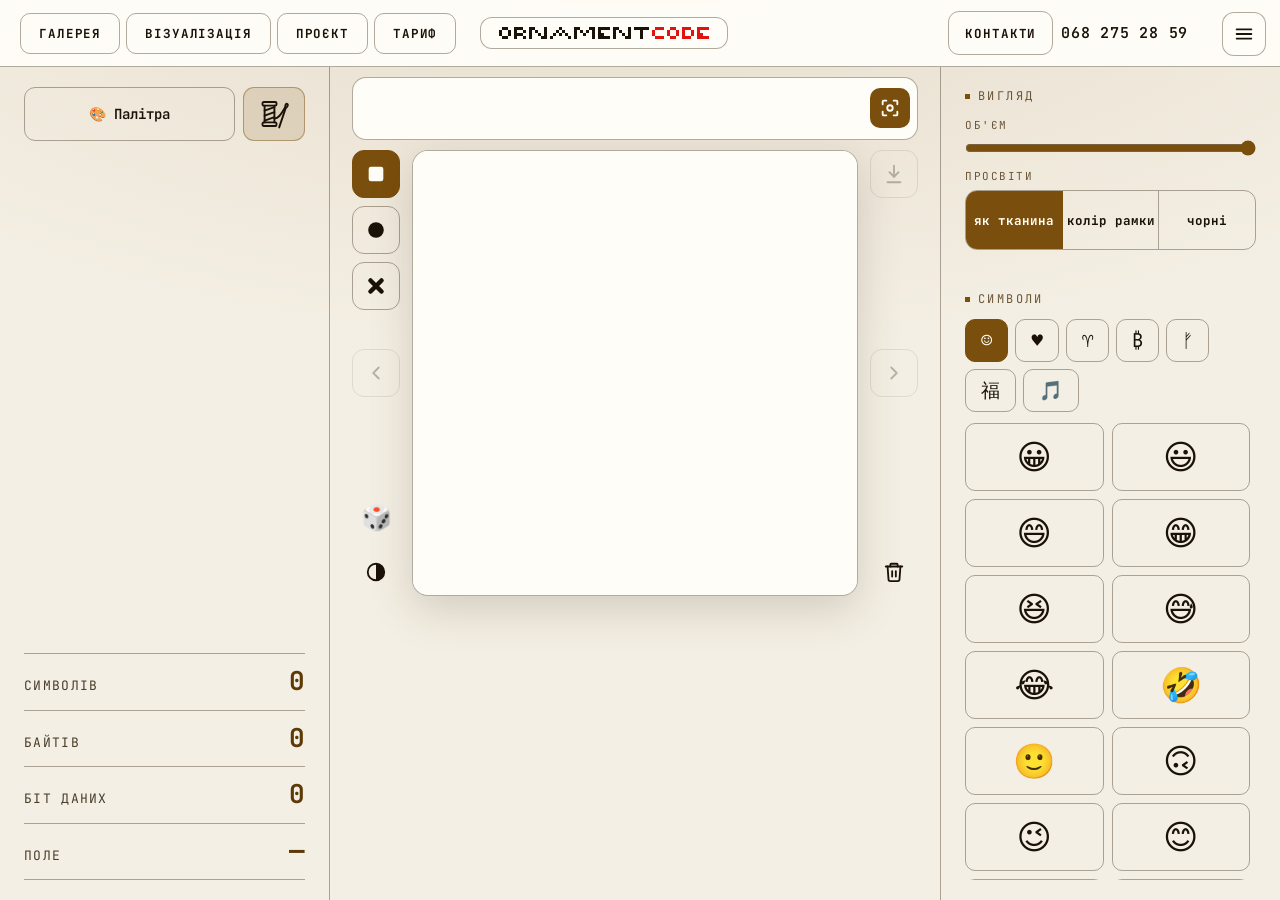
==== index.html @ d5b47760 "Add files via upload" ====
<!DOCTYPE html>
<html lang="uk">
<head>
<meta charset="UTF-8">
<meta name="viewport" content="width=device-width, initial-scale=1.0">
<title>Ornament Code</title>
<meta name="description" content="taina — генератор, що перетворює будь-який текст на симетричний орнамент-байткод, який можна відсканувати та прочитати назад.">
<link rel="canonical" href="https://www.ornamentcode.com/">
<meta name="p:domain_verify" content="ff5c26610f292bd16a01868a9b042482"/>
<link rel="icon" href="favicon.ico" sizes="any">
<link rel="icon" type="image/png" sizes="32x32" href="favicon-32.png">
<link rel="apple-touch-icon" href="apple-touch-icon.png">
<meta property="og:type" content="website">
<meta property="og:title" content="taina · лабораторія байткоду">
<meta property="og:description" content="Текст, що стає симетричним орнаментом і читається назад.">
<meta property="og:image" content="https://www.ornamentcode.com/og-image.png">
<meta property="og:url" content="https://www.ornamentcode.com/">
<meta name="twitter:card" content="summary_large_image">
<meta name="twitter:title" content="taina · лабораторія байткоду">
<meta name="twitter:description" content="Текст, що стає симетричним орнаментом і читається назад.">
<meta name="twitter:image" content="https://www.ornamentcode.com/og-image.png">
<link rel="preconnect" href="https://fonts.googleapis.com">
<link rel="preconnect" href="https://fonts.gstatic.com" crossorigin>
<link href="https://fonts.googleapis.com/css2?family=JetBrains+Mono:wght@400;600;700&family=Inter:wght@400;500;600&display=swap" rel="stylesheet">
<link rel="stylesheet" href="shell.css">
<script defer src="shell.js"></script>
<script>
/* РЕЖИМ АДМІНІСТРАТОРА. Вмикається ще до малювання сторінки, щоб інтерфейс не мигав.
   У цьому браузері два прапорці: taina_owner — «ключ власника» (з ним у меню ☰ є
   рядок «Режим адміністратора») і taina_admin — режим увімкнено. Ключ дає лише вхід
   з паролем (набрати в полі //admin). Адреса ?admin=0 прибирає обидва прапорці. */
(function(){
  var own=false,on=false;
  try{
    var u=new URL(location.href),q=u.searchParams.get('admin');
    if(q==='0'){localStorage.removeItem('taina_admin');localStorage.removeItem('taina_owner');}
    own=localStorage.getItem('taina_owner')==='1'||localStorage.getItem('taina_admin')==='1';
    if(q==='1'&&own)localStorage.setItem('taina_admin','1');
    on=localStorage.getItem('taina_admin')==='1';
    if(own&&localStorage.getItem('taina_owner')!=='1')localStorage.setItem('taina_owner','1');
    if(q!==null){u.searchParams.delete('admin');history.replaceState(null,'',u.pathname+u.search+u.hash);}
  }catch(e){}
  window.TAINA_OWNER=own;window.TAINA_ADMIN=on;
  var cl=document.documentElement.classList;
  if(own)cl.add('own');
  if(on)cl.add('adm');
})();
</script>
<script>
  window.va = window.va || function () { (window.vaq = window.vaq || []).push(arguments); };
</script>
<script defer src="/_vercel/insights/script.js"></script>
<style>
*{margin:0;padding:0;box-sizing:border-box}
html,body{height:100%}
body{background:var(--ink);color:var(--parchment);font-family:var(--sans);line-height:1.5;
  background-image:radial-gradient(ellipse 80% 50% at 50% -10%,color-mix(in srgb,var(--acc) 8%,transparent),transparent);
  display:flex;flex-direction:column;min-height:100vh;transition:background-image .5s}
button{font-family:inherit}
button:focus-visible,select:focus-visible,input:focus-visible,textarea:focus-visible{outline:2px solid var(--acc-hot);outline-offset:2px}
.hide{display:none!important}

/* ═══════════════ СІТКА: 3 колонки на ПК ═══════════════ */
.app{flex:1 1 auto;display:grid;width:100%;max-width:1660px;margin:0 auto;
  grid-template-columns:330px minmax(0,1fr) 340px;
  grid-template-rows:auto auto 1fr;
  grid-template-areas:
    "mode center shape"
    "pal  center shape"
    "stat center syms";}
/* Палітра щільно під режимами: рядки лівої колонки більше не залежать
   від висоти правої. */
@media(min-width:821px){.cell.a-mode{padding-bottom:10px}.cell.a-pal{padding-top:0}}
.cell{padding:20px 24px;min-width:0}
.a-mode{grid-area:mode;border-right:1px solid var(--line)}
.a-pal{grid-area:pal;border-right:1px solid var(--line)}
.a-stat{grid-area:stat;border-right:1px solid var(--line);display:flex;flex-direction:column;justify-content:flex-end}
.a-center{grid-area:center;display:flex;flex-direction:column;align-items:center;gap:10px;padding:10px 22px 18px;min-width:0}
.a-shape{grid-area:shape;border-left:1px solid var(--line)}
.a-syms{grid-area:syms;border-left:1px solid var(--line);min-height:0;overflow:hidden}

.sec-t{font-family:var(--mono);font-size:12px;letter-spacing:.2em;color:var(--acc-dim);text-transform:uppercase;
  display:flex;align-items:center;gap:8px;margin-bottom:11px}
.sec-t::before{content:'';width:5px;height:5px;background:var(--acc);flex:0 0 auto;transition:background .4s}

/* ═══════════════ ПОЛЕ ВВОДУ ═══════════════ */
.txtzone{width:100%;max-width:680px;display:flex;flex-direction:column;gap:6px}
.inp{width:100%;min-width:0;display:block;background:var(--panel);border:1px solid var(--line);
  border-radius:14px;color:var(--parchment);font-family:var(--mono);outline:none;
  font-size:16px;letter-spacing:.03em;line-height:1.4;cursor:text;box-sizing:border-box}
/* ПОЛЕ, ЩО РОЗКРИВАЄТЬСЯ. Місце в розкладці (.inwrap) фіксоване — ОДИН рядок,
   тому холст ніколи не зрушує. Саме поле лежить поверх (.inbox, absolute)
   і росте вниз рівно під стільки тексту, скільки є, — за потреби
   наїжджаючи на орнамент. Мало тексту — один рядок, орнамент відкритий.
   Межа — 60% висоти екрана, далі повзунок. */
.inwrap{position:relative;width:100%;font-size:clamp(17px,2vw,22px);height:calc(1.4em + 32px)}
.inbox{position:absolute;left:0;right:0;top:0;z-index:35}
textarea.inp.big{font-size:clamp(17px,2vw,22px);text-align:center;padding:15px 20px;resize:none;
  overflow-y:auto;height:calc(1.4em + 32px);min-height:0;max-height:60vh;
  box-shadow:0 10px 30px rgba(0,0,0,.0);transition:box-shadow .2s}
textarea.inp.big.tall{box-shadow:0 14px 34px rgba(0,0,0,.45)}
.inp:focus{border-color:var(--acc);box-shadow:0 0 22px color-mix(in srgb,var(--acc) 18%,transparent)}
.inp::placeholder{color:var(--acc-dim)}
.rt{font-family:var(--mono);font-size:13px;min-height:0;text-align:center;display:flex;align-items:center;
  justify-content:center;gap:10px;flex-wrap:wrap}
.rt .g{color:var(--ok);font-weight:600}.rt .r{color:var(--bad);font-weight:600}
.rt .w{color:#e5a053;font-weight:600}
#dbg{font-size:11px;line-height:1.5;letter-spacing:.04em;color:var(--acc-dim);min-height:0;
  white-space:pre-wrap;word-break:break-word;max-width:100%;text-align:center}
/* Під полем показуємо тільки «прочитано» / «код не розпізнано»
   і кнопку «Відкрити» для посилань. Технічний журнал сканера прибрано.
   Висота рядка зарезервована, щоб поява кнопки не штовхала холст. */
#dbg{display:none!important}
#rt{min-height:40px}
#dbg .bad{color:var(--bad)} #dbg .ok{color:var(--ok)} #dbg .w{color:#e5a053}
.linkbtn{font-family:var(--mono);font-size:12px;font-weight:700;padding:8px 14px;border-radius:8px;
  border:1px solid var(--acc);color:var(--on-acc);background:var(--acc);cursor:pointer;text-decoration:none;
  display:inline-flex;align-items:center;gap:5px;transition:.15s}

/* ═══════════════ ХОЛСТ ЗІ СТРІЛКАМИ І КОШИКОМ ═══════════════ */
.stagewrap{display:flex;align-items:center;justify-content:center;gap:12px;width:100%}
.spacer{display:none}
/* Кутові кнопки: мова ліворуч, тема праворуч, обидві на рівні
   верхнього краю холста. */
.cornbtn{position:absolute;top:0;left:50%;transform:translateX(-50%);width:48px;height:48px;border:0;
  background:transparent;color:var(--muted);cursor:pointer;display:flex;align-items:center;justify-content:center;
  font-family:var(--mono);font-size:14px;font-weight:700;transition:.15s;line-height:1}
.cornbtn:hover{color:var(--acc-hot)}
.cornbtn.theme{color:var(--acc)}
.cornbtn.theme svg{width:27px;height:27px}
.arrow{width:48px;height:48px;flex:0 0 auto;border-radius:12px;border:1px solid var(--line);background:transparent;
  color:var(--muted);cursor:pointer;display:flex;align-items:center;justify-content:center;transition:.15s}
.arrow svg{width:22px;height:22px}
.arrow:hover:not(:disabled){color:var(--acc-hot);border-color:var(--acc-dim)}
.arrow:disabled{opacity:.28;cursor:default}
.stagebox{position:relative;width:100%;max-width:min(52vh,440px);flex:0 1 auto}
.stage{width:100%;aspect-ratio:1/1;position:relative;background:#0a0806;border:1px solid var(--line);
  border-radius:16px;overflow:hidden;display:flex;align-items:center;justify-content:center;
  box-shadow:0 14px 44px rgba(0,0,0,.5);transition:border-color .4s,background .4s}
.rightcol{display:flex;flex-direction:column;align-items:center;justify-content:center;flex:0 0 auto;
  align-self:stretch;position:relative}
/* Кошик притиснутий до низу колонки — рівно по нижньому краю холста. */
.trash{position:absolute;bottom:0;left:50%;transform:translateX(-50%);
  width:48px;height:48px;border:0;background:transparent;color:var(--muted);cursor:pointer;
  display:flex;align-items:center;justify-content:center;transition:.15s}
.trash svg{width:22px;height:22px}
.trash:hover{color:var(--bad)}
.invbtn:hover{color:var(--acc-hot)}
.invbtn.on{color:var(--acc-hot)}
.invbtn svg{transition:transform .25s}
.invbtn.on svg{transform:rotate(180deg)}
.stage canvas{width:100%;height:100%;object-fit:contain;image-rendering:pixelated;display:block;
  transition:filter .5s,opacity .6s,transform .6s}
.stage.scanning canvas{filter:brightness(.5) contrast(1.25)}
.stage.failed canvas{opacity:0;transform:scale(.94);filter:blur(6px) grayscale(1)}
.scanline{position:absolute;left:0;right:0;height:4px;top:0;opacity:0;z-index:11;pointer-events:none;
  background:linear-gradient(90deg,transparent,var(--acc-hot),transparent);
  box-shadow:0 0 24px var(--acc-hot),0 0 48px color-mix(in srgb,var(--acc) 40%,transparent)}
.stage.scanning .scanline{animation:sweep 1.6s cubic-bezier(.45,0,.55,1) infinite}
@keyframes sweep{0%{top:0;opacity:0}7%{opacity:1}93%{opacity:1}100%{top:calc(100% - 4px);opacity:0}}
.grid-ov{position:absolute;inset:0;opacity:0;z-index:10;pointer-events:none}
.stage.scanning .grid-ov{opacity:1;animation:gridpulse 1.6s ease-in-out infinite}
@keyframes gridpulse{0%,100%{opacity:.3}50%{opacity:.7}}
/* ПІДКАЗКА ПРИ НЕВДАЛОМУ СКАНІ лежить просто на полі орнамента: місце
   вільне (орнамент на час невдачі ховається), і текст там видно, на
   відміну від тонкого рядка під полем вводу. */
.veil{position:absolute;inset:0;display:flex;flex-direction:column;align-items:center;justify-content:center;gap:9px;
  padding:20px;text-align:center;background:rgba(10,8,6,.9);
  opacity:0;pointer-events:none;transition:opacity .45s;z-index:12}
body.light-mode .veil{background:rgba(255,253,248,.94)}
.veil svg{width:36px;height:36px;color:var(--bad);flex:0 0 auto}
.veil p{font-family:var(--mono);font-size:12.5px;font-weight:700;letter-spacing:.1em;text-transform:uppercase;color:var(--bad)}
.veil .tip{font-family:var(--sans);font-size:14px;font-weight:400;line-height:1.45;letter-spacing:0;
  text-transform:none;color:var(--parchment);max-width:32ch}
@media(max-width:820px){.veil .tip{font-size:13px}.veil{gap:7px;padding:14px}}
.stage.failed .veil{opacity:1}

/* ═══════════════ КНОПКИ ═══════════════ */
.action{width:100%;max-width:470px;display:flex;flex-direction:column;gap:10px;position:relative}
.mainbtn{width:100%;font-family:var(--mono);font-size:16px;font-weight:700;letter-spacing:.05em;
  padding:21px 20px;border-radius:14px;cursor:pointer;transition:.18s;
  border:1px solid color-mix(in srgb,var(--acc) 60%,transparent);
  background:linear-gradient(160deg,color-mix(in srgb,var(--acc) 32%,transparent),color-mix(in srgb,var(--acc) 12%,transparent));
  color:var(--acc-hot);display:flex;align-items:center;justify-content:center;gap:11px;text-transform:uppercase;min-height:62px}
.mainbtn:hover{border-color:var(--acc-hot);box-shadow:0 0 30px color-mix(in srgb,var(--acc) 30%,transparent)}
.mainbtn svg{width:21px;height:21px;flex:0 0 auto}
.btn-main{display:inline-flex;align-items:center;justify-content:center;gap:9px;font-family:var(--mono);
  font-size:14.5px;font-weight:700;letter-spacing:.05em;padding:18px 24px;border-radius:14px;cursor:pointer;
  transition:.18s;border:1px solid color-mix(in srgb,var(--acc) 60%,transparent);
  background:linear-gradient(160deg,color-mix(in srgb,var(--acc) 26%,transparent),color-mix(in srgb,var(--acc) 8%,transparent));
  color:var(--acc-hot);text-decoration:none;text-transform:uppercase;max-width:470px;width:100%;min-height:58px}
.btn-main:hover{border-color:var(--acc-hot);box-shadow:0 0 30px color-mix(in srgb,var(--acc) 30%,transparent)}
.menu{position:absolute;left:0;right:0;bottom:calc(100% + 10px);background:var(--panel);
  border:1px solid color-mix(in srgb,var(--acc) 45%,transparent);border-radius:14px;padding:15px;z-index:40;
  box-shadow:0 -12px 40px rgba(0,0,0,.65);display:flex;flex-direction:column;gap:11px}
.menu-t{font-family:var(--mono);font-size:11px;letter-spacing:.18em;color:var(--acc-dim);text-transform:uppercase}
.menu .row{display:flex;gap:9px}.menu .row button{flex:1}
.menu input{width:100%;background:var(--panel2);border:1px solid var(--line);border-radius:10px;
  color:var(--parchment);font-family:var(--mono);font-size:15px;padding:14px;outline:none}
.menu .hint{font-size:12.5px;color:#e5a053;line-height:1.55}
.b{font-family:var(--mono);font-size:14px;font-weight:600;padding:16px 14px;border-radius:11px;
  border:1px solid var(--line);cursor:pointer;background:transparent;color:var(--muted);transition:.15s;min-height:54px}
.b:hover{color:var(--acc-hot);border-color:var(--acc-dim)}
.b.on{background:color-mix(in srgb,var(--acc) 18%,transparent);color:var(--acc-hot);
  border-color:color-mix(in srgb,var(--acc) 45%,transparent)}
.b.gold{background:linear-gradient(160deg,color-mix(in srgb,var(--acc) 26%,transparent),color-mix(in srgb,var(--acc) 8%,transparent));
  border-color:color-mix(in srgb,var(--acc) 55%,transparent);color:var(--acc-hot)}
.b.wide{width:100%}

.seg{display:flex;border:1px solid var(--line);border-radius:12px;overflow:hidden}
.seg button{flex:1;background:transparent;border:0;color:var(--muted);font-family:var(--mono);font-size:14.5px;
  font-weight:700;padding:17px 10px;cursor:pointer;transition:.15s;text-align:center;min-height:58px;
  border-right:1px solid var(--line);white-space:nowrap;overflow:hidden;text-overflow:ellipsis}
.seg button:last-child{border-right:0}
.seg button.on{background:color-mix(in srgb,var(--acc) 20%,transparent);color:var(--acc-hot)}
.seg button:hover:not(.on){color:var(--acc-hot)}
/* Три кнопки вигляду не влазять у ширину колонки великим шрифтом. */
#shape button{font-size:13.5px;padding:17px 4px}
/* Три варіанти просвітів — теж дрібнішим шрифтом, щоб назви вмістилися. */
#gapseg button{font-size:12.5px;padding:17px 3px}

.palette-pop{position:relative}
.palette-panel{position:absolute;top:calc(100% + 8px);left:0;right:0;min-width:250px;overflow-y:auto;overscroll-behavior:contain;background:var(--panel);
  border:1px solid color-mix(in srgb,var(--acc) 45%,transparent);border-radius:12px;padding:14px;z-index:30;
  box-shadow:0 12px 34px rgba(0,0,0,.6);display:flex;flex-direction:column;gap:12px}
.pal-row{display:flex;flex-direction:column;gap:7px}
.pal-row .lbl{font-family:var(--mono);font-size:11px;letter-spacing:.14em;text-transform:uppercase;color:var(--acc-dim)}
.swatches{display:grid;justify-items:center;grid-template-columns:repeat(7,1fr);gap:6px;background:#8a8580;padding:8px;border-radius:9px}
#sw-alt{grid-template-columns:repeat(8,1fr)}
/* ГОТОВІ ПАЛІТРИ: чотири групи-вкладки, під ними палітри групи */
.pgtabs{display:grid;grid-template-columns:1fr 1fr;gap:6px}
.pgtab{font-family:var(--mono);font-size:12px;font-weight:700;padding:9px 6px;border-radius:9px;border:1px solid var(--line);
  background:transparent;color:var(--muted);cursor:pointer;transition:.12s}
.pgtab:hover{color:var(--acc-hot);border-color:var(--acc-dim)}
.pgtab.on{background:color-mix(in srgb,var(--acc) 20%,transparent);color:var(--acc-hot);border-color:color-mix(in srgb,var(--acc) 45%,transparent)}
.plist{display:flex;flex-direction:column;gap:6px}
.plbtn{display:flex;align-items:center;gap:10px;font-family:var(--mono);font-size:13px;font-weight:600;padding:8px 10px;border-radius:9px;
  border:1px solid var(--line);background:transparent;color:var(--parchment);cursor:pointer;text-align:left;transition:.12s}
.plbtn:hover{border-color:var(--acc-dim)}
.plbtn.on{border-color:var(--acc-hot);box-shadow:0 0 0 1px var(--acc-hot) inset}
.plsub{display:block;font-size:11px;font-weight:500;color:var(--muted);margin-top:2px}
.plchips{display:flex;flex:0 0 auto;border-radius:6px;overflow:hidden;border:1px solid var(--line)}
.plchips i{display:block;width:13px;height:24px}
body.light-mode .pgtab{color:var(--parchment)}
body.light-mode .pgtab.on{background:var(--acc);color:var(--on-acc);border-color:var(--acc)}
.sw{width:100%;min-width:0;box-sizing:border-box;aspect-ratio:1;max-width:30px;height:auto;border-radius:8px;cursor:pointer;border:2px solid transparent;transition:.12s}
.sw.on{border-color:var(--acc-hot);box-shadow:0 0 8px color-mix(in srgb,var(--acc) 50%,transparent)}
.sw.none{display:flex;align-items:center;justify-content:center;background:transparent;
  border:2px dashed #5f5a55;color:#2a2622;font-family:var(--mono);font-size:15px;font-weight:700}
.rng{width:100%;accent-color:var(--acc);cursor:pointer}
/* ЯСКРАВІСТЬ: посередині — обраний колір, ліворуч темніше, праворуч світліше. */
.rng.bri{-webkit-appearance:none;appearance:none;height:16px;border-radius:8px;border:1px solid var(--line);margin-top:2px}
.rng.bri::-webkit-slider-thumb{-webkit-appearance:none;width:20px;height:20px;border-radius:50%;background:#fff;border:2px solid #222;box-shadow:0 0 0 1px #fff}
.rng.bri::-moz-range-thumb{width:18px;height:18px;border-radius:50%;background:#fff;border:2px solid #222}
.volrow{display:flex;flex-direction:column;gap:6px;margin-top:12px}
.shico{display:none;width:22px;height:22px}
.slrow{display:flex;align-items:center;gap:8px}
.sli{display:none;font-size:13px;color:var(--acc-dim);width:14px;text-align:center;flex:0 0 auto}
.volrow .lbl{font-family:var(--mono);font-size:11px;letter-spacing:.14em;text-transform:uppercase;color:var(--acc-dim)}
.motrow{display:flex;gap:6px;flex-wrap:wrap}
.mot{font-family:var(--mono);font-size:12px;padding:7px 10px;border-radius:8px;border:1px solid var(--line);
  background:transparent;color:var(--muted);cursor:pointer;transition:.12s}
.mot:hover{color:var(--acc-hot);border-color:var(--acc-dim)}
.mot.on{background:color-mix(in srgb,var(--acc) 20%,transparent);color:var(--acc-hot);
  border-color:color-mix(in srgb,var(--acc) 45%,transparent)}
body.light-mode .mot{color:var(--parchment)}
/* палітра + кубик поруч */
.palrow{display:flex;gap:8px}
.palrow .b.wide{flex:1 1 auto;width:auto}
.b.dicebig{flex:0 0 auto;width:62px;padding:0;font-size:30px;line-height:1;color:var(--parchment);
  background:color-mix(in srgb,var(--acc) 14%,transparent);border-color:color-mix(in srgb,var(--acc) 45%,transparent)}
.b.dicebig:hover{background:color-mix(in srgb,var(--acc) 26%,transparent)}
/* моток ниток з голкою: вмикає «Для вишивки»; світиться, поки режим увімкнено */
.b.spool{display:flex;align-items:center;justify-content:center}
.b.spool svg{width:32px;height:32px;fill:none;stroke:currentColor;stroke-width:1.9;stroke-linecap:round;stroke-linejoin:round;pointer-events:none}
.b.spool.on{background:color-mix(in srgb,var(--acc) 34%,transparent);border-color:var(--acc);color:var(--acc-hot)}
.schbtn{margin-top:10px}
.dicebtn{bottom:54px;font-size:25px;line-height:1;color:var(--parchment)}
.dicebtn:hover{color:var(--acc-hot)}
.spin{animation:dspin .5s cubic-bezier(.3,1.4,.5,1)}
@keyframes dspin{from{transform:translateX(-50%) rotate(-300deg) scale(.6)}to{transform:translateX(-50%) rotate(0) scale(1)}}
.b.dicebig.spin{animation:dspin2 .5s cubic-bezier(.3,1.4,.5,1)}
@keyframes dspin2{from{transform:rotate(-300deg) scale(.6)}to{transform:rotate(0) scale(1)}}
@media (prefers-reduced-motion:reduce){.spin,.b.dicebig.spin{animation:none}}
/* МОТИВИ: великі кнопки з малюнком мотиву */
.motgrid{display:grid;grid-template-columns:repeat(3,1fr);gap:8px}
.motb{display:flex;flex-direction:column;align-items:center;gap:6px;padding:9px 4px 8px;border-radius:11px;
  border:1px solid var(--line);background:transparent;color:var(--parchment);cursor:pointer;transition:.12s;
  font-family:var(--mono);font-size:12px;font-weight:700}
.motb canvas{width:46px;height:46px;image-rendering:pixelated;border-radius:6px;display:block}
.motb:hover{border-color:var(--acc-dim);color:var(--acc-hot)}
.motb.on{border-color:var(--acc-hot);background:color-mix(in srgb,var(--acc) 22%,transparent);color:var(--acc-hot);
  box-shadow:0 0 0 1px var(--acc-hot) inset}
body.light-mode .motb.on{background:var(--acc);color:var(--on-acc)}
/* ієрогліфи з перекладом */
.symgrid button.hz{display:flex;flex-direction:column;align-items:center;gap:6px}
.symgrid button.hz small{font-family:var(--mono);font-size:11px;line-height:1.2;color:var(--muted);font-weight:600}
/* СХЕМА ДЛЯ ВИШИВКИ */
#sch{position:fixed;inset:0;z-index:200;background:rgba(10,8,6,.86);display:flex;align-items:flex-start;justify-content:center;
  overflow:auto;padding:24px 16px calc(24px + env(safe-area-inset-bottom))}
#sch.hide{display:none}
#sch .box{background:#fbf8f2;color:#1d1a16;border-radius:14px;max-width:1100px;width:100%;padding:16px;display:flex;flex-direction:column;gap:12px;box-shadow:0 20px 60px rgba(0,0,0,.6)}
#sch .bar{display:flex;flex-wrap:wrap;gap:8px;align-items:center;justify-content:space-between}
#sch h2{margin:0;font-family:var(--mono);font-size:16px;letter-spacing:.06em}
#sch .btns{display:flex;flex-wrap:wrap;gap:8px}
#sch button{font-family:var(--mono);font-size:13px;font-weight:700;padding:10px 14px;border-radius:9px;border:1px solid #c9bda6;background:#fff;color:#1d1a16;cursor:pointer}
#sch button.pri{background:#7a4f12;border-color:#7a4f12;color:#fff}
#sch .cvwrap{overflow:auto;border:1px solid #e3dccd;border-radius:8px;background:#fff}
#sch canvas{display:block;max-width:100%;height:auto}
#sch .cvwrap.zoom canvas{max-width:none}
#sch .cvwrap canvas+canvas{border-top:10px solid #e3dccd}
#sch .trl{display:flex;flex-wrap:wrap;gap:6px 10px;align-items:center;font-family:var(--mono);font-size:13px;color:#3a332a}
#sch .trl input{flex:1 1 260px;font:15px var(--mono);padding:9px 11px;border:1px solid #c9bda6;border-radius:8px;background:#fff;color:#1d1a16}
#sch .note{font-size:12.5px;color:#5a5246;font-family:var(--mono)}
body.light-mode .mot.on{background:var(--acc);color:var(--on-acc);border-color:var(--acc)}

/* ═══════════════ СТАТИСТИКА ═══════════════ */
.stat{font-family:var(--mono);display:flex;flex-direction:column}
.stat-row{display:flex;align-items:baseline;justify-content:space-between;gap:12px;padding:14px 0;
  border-bottom:1px solid var(--line)}
.stat-row:first-child{border-top:1px solid var(--line)}
.stat-row span{font-size:13px;letter-spacing:.1em;color:var(--muted);text-transform:uppercase}
.stat-row b{font-size:26px;font-weight:700;color:var(--acc-hot);line-height:1}
.stat .warn{color:#e5a053;font-size:12.5px;padding-top:10px}

/* ═══════════════ СИМВОЛИ ═══════════════ */
.symtabs{display:flex;gap:7px;flex-wrap:wrap;margin-bottom:11px}
.symtab{font-family:var(--mono);font-size:19px;padding:11px 15px;border:1px solid var(--line);border-radius:10px;
  background:transparent;cursor:pointer;color:var(--parchment);transition:.15s;line-height:1;flex:0 0 auto}
.symtab.on{background:color-mix(in srgb,var(--acc) 20%,transparent);border-color:color-mix(in srgb,var(--acc) 45%,transparent)}
.symgrid{display:grid;grid-template-columns:repeat(2,1fr);gap:8px;max-height:360px;overflow-y:auto;padding-right:6px}
.symgrid.tarot-row{grid-template-columns:1fr;gap:6px;max-height:400px}
.symgrid.tarot-row button{font-size:128px;padding:0;line-height:1}
.symgrid button{padding:16px 6px;font-size:34px;line-height:1;border:1px solid var(--line);border-radius:10px;
  background:transparent;cursor:pointer;color:var(--parchment);transition:.12s}
.symgrid button:hover{border-color:var(--acc);background:color-mix(in srgb,var(--acc) 10%,transparent);transform:scale(1.06)}

.flash{position:fixed;inset:0;background:#fff;opacity:0;pointer-events:none;z-index:200;transition:opacity .28s}
.stage video.cam-live{position:absolute;inset:0;width:100%;height:100%;object-fit:cover;z-index:5;border-radius:16px}
.vf{position:absolute;inset:8%;z-index:8;pointer-events:none}
.vf span{position:absolute;width:26px;height:26px;border:3px solid var(--acc-hot);opacity:.9}
.vf span:nth-child(1){top:0;left:0;border-right:0;border-bottom:0}
.vf span:nth-child(2){top:0;right:0;border-left:0;border-bottom:0}
.vf span:nth-child(3){bottom:0;left:0;border-right:0;border-top:0}
.vf span:nth-child(4){bottom:0;right:0;border-left:0;border-top:0}
/* кнопка «з галереї» поверх живої камери */
.cam-gal{position:absolute;right:12px;bottom:12px;z-index:13;width:54px;height:54px;border-radius:50%;
  border:2px solid rgba(255,255,255,.85);background:rgba(0,0,0,.6);color:#fff;font-size:24px;line-height:1;
  display:flex;align-items:center;justify-content:center;cursor:pointer;padding:0}

/* ═══ ПРИМАРНЕ ДЕМО ═══ напівпрозорі текст і орнамент, плавне розчинення */
#txt{transition:color .8s}
body.ghost #txt{color:color-mix(in srgb,var(--parchment) 45%,transparent)}
#spot{position:fixed;left:50%;top:50%;width:0;height:0;border-radius:50%;pointer-events:none;z-index:8000;
  box-shadow:0 0 0 2px color-mix(in srgb,var(--acc-hot) 55%,transparent),0 0 24px 4px color-mix(in srgb,var(--acc) 25%,transparent),
             0 0 0 200vmax rgba(0,0,0,.2);
  opacity:0;transition:left .6s cubic-bezier(.4,0,.2,1),top .6s cubic-bezier(.4,0,.2,1),
             width .6s cubic-bezier(.4,0,.2,1),height .6s cubic-bezier(.4,0,.2,1),opacity .5s}
#spot.on{opacity:1}
#spot.fast{transition-duration:.18s,.18s,.18s,.18s,.5s}   /* під час друку коло встигає за буквами */

/* ═══ ЛІЧИЛЬНИК БАЙТІВ ═══ у правому нижньому куті поля */
.bytes{position:absolute;left:50%;top:calc(100% + 6px);transform:translateX(-50%);font-family:var(--mono);
  font-size:12.5px;letter-spacing:.03em;padding:3px 10px;border-radius:8px;
  background:color-mix(in srgb,var(--ink) 82%,transparent);
  color:var(--acc-dim);pointer-events:none;white-space:nowrap;transition:color .2s}
.bytes:empty{display:none}
.bytes.ok{color:var(--ok)}
.bytes.warn{color:#e5a053;font-weight:600}
.bytes.max{color:var(--bad);font-weight:700}
.inp.warn{border-color:#e5a053}
.inp.max{border-color:var(--bad)}
@keyframes bump{0%,100%{transform:translateX(0)}25%{transform:translateX(-4px)}75%{transform:translateX(4px)}}
.inp.bump{animation:bump .22s}
body.light-mode .bytes.warn{color:#9a5a00}
/* У світлій темі зелений має бути ТЕМНИМ: світло-зелений по кремовому
   тлі зливається і не читається. */
body.light-mode .bytes.ok,
body.light-mode .rt .g{color:#1d6b3a}

/* Кнопка мерчу на ПК прибрана; на телефоні вмикається в мобільному блоці. */
.a-center .btn-main{display:none}

/* ═══════════════ СВІТЛА ТЕМА: сторінка ═══════════════ */
body.light-mode{background-image:radial-gradient(ellipse 80% 50% at 50% -10%,color-mix(in srgb,var(--acc) 12%,transparent),transparent)}
body.light-mode .stage{background:var(--panel);box-shadow:0 14px 44px rgba(60,45,25,.18)}
body.light-mode .mainbtn,
body.light-mode .btn-main,
body.light-mode .b.gold,
body.light-mode #mobabar button:not(:disabled){background:var(--acc);color:var(--on-acc);border-color:var(--acc)}
body.light-mode .mainbtn:hover,
body.light-mode .btn-main:hover{background:var(--acc-hot);border-color:var(--acc-hot);box-shadow:0 6px 20px rgba(60,45,25,.25)}
body.light-mode .b,
body.light-mode .seg button,
body.light-mode .symtab,
body.light-mode .symgrid button,
body.light-mode .arrow,
body.light-mode .trash,
body.light-mode .cornbtn{color:var(--parchment)}
body.light-mode .b.on,
body.light-mode .seg button.on,
body.light-mode .symtab.on{background:var(--acc);color:var(--on-acc);border-color:var(--acc)}
body.light-mode .inp{background:var(--panel)}
body.light-mode .inp::placeholder{color:var(--muted)}
body.light-mode .menu,
body.light-mode .palette-panel{box-shadow:0 12px 34px rgba(60,45,25,.22)}
body.light-mode .menu input{background:var(--panel)}
body.light-mode #mobabar{background:color-mix(in srgb,var(--panel) 96%,transparent)}
body.light-mode #sheet .sh-b{background:var(--panel);color:var(--parchment)}
body.light-mode .rt .w,
body.light-mode .stat .warn{color:#9a5a00}
body.light-mode .menu .hint{color:#8a4e00}

/* ═══════════════ МОБІЛЬНА СТРІЧКА ═══════════════ */
#mobabar{display:none}
/* ═══ СКАНУВАННЯ НА ВИДНОМУ МІСЦІ (телефон) ═══
   Клавіатура закриває нижню кнопку «Сканувати», тому на телефоні вона
   продубльована: значок у полі введення і велика кнопка на порожньому полотні. */
.inscan,.stage-cta{display:none}
@media (max-width:820px){
  .inscan{display:flex;position:absolute;right:6px;top:50%;transform:translateY(-50%);z-index:2;width:38px;height:38px;
    border-radius:10px;border:0;background:var(--acc);color:var(--on-acc);align-items:center;justify-content:center;cursor:pointer;padding:0}
  .inscan svg{width:22px;height:22px}
  textarea.inp.big{padding-right:50px;padding-left:50px}
  .stage-cta{position:absolute;inset:0;z-index:6;display:flex;flex-direction:column;align-items:center;justify-content:center;gap:12px;pointer-events:none}
  .stage-cta.off{display:none}
  /* Кнопка як у макеті: круглий глаз кольору акценту, під ним підпис */
  .stage-cta button{pointer-events:auto;display:flex;flex-direction:column;align-items:center;gap:14px;padding:10px;
    border:0;background:transparent;color:var(--parchment);font-family:var(--mono);font-size:15px;font-weight:700;
    letter-spacing:.02em;cursor:pointer;box-shadow:none}
  .stage-cta .eye{width:84px;height:84px;border-radius:50%;background:var(--acc);color:var(--on-acc);
    display:flex;align-items:center;justify-content:center}
  .stage-cta .eye svg{width:44px;height:44px}
  .stage-cta p{margin:0;font-family:var(--mono);font-size:13px;color:var(--muted)}
}

@media(max-width:820px){
  /* ВСЕ НА ОДНОМУ ЕКРАНІ, без вертикального скролу.
     Центральний блок розгортається (display:contents), і його частини
     стають окремими рядками сітки — так кнопку мерчу можна поставити
     під символи, а не під холст.
     Порядок: поле → холст → режим → палітра|форма → символи → мерч. */
  html,body{height:100%;overflow:hidden;overscroll-behavior:none}
  .app{flex:1 1 auto;min-height:0;overflow:visible;
    grid-template-columns:1fr 1fr;grid-template-rows:none;
    grid-template-areas:
      "txt   txt"
      "stage stage"
      "mode  mode"
      "pal   shape"
      "syms  syms"
      "merch merch";
    align-content:start;
    padding-bottom:calc(80px + env(safe-area-inset-bottom))}
  .a-center{display:contents}
  .txtzone{grid-area:txt;max-width:none;padding:6px 10px 2px;gap:2px}
  .stagewrap{grid-area:stage;padding:4px 10px}
  .a-center .action{display:none!important}
  /* На телефоні рядок результату скану теж «парить» під полем, як підказка
     про байти, — і не штовхає орнамент униз. */
  .txtzone{position:relative}
  #rt{position:absolute;left:50%;top:calc(48px + 8px);transform:translateX(-50%);z-index:34;min-height:0;
    white-space:nowrap;padding:2px 8px;border-radius:8px;background:color-mix(in srgb,var(--ink) 82%,transparent)}
  #rt:empty{display:none}
  .inwrap{height:48px}
  textarea.inp.big{height:48px}
  .bytes{font-size:11.5px;top:calc(100% + 4px)}
  .a-center .btn-main{display:flex;grid-area:merch;width:auto;max-width:none;margin:6px 12px 0;
    min-height:46px;padding:10px 14px;font-size:13px}
  .cell{padding:6px 12px;border:0!important}
  .sec-t{display:none!important}
  .a-stat{display:none!important}
  /* телефон: замість підписів — значки форм, під ними тонкий повзунок об'єму */
  .shico{display:block;margin:0 auto}
  .shl{display:none}
  .volrow{margin-top:4px;gap:0}
  .volrow .lbl{display:none}
  .volrow .rng{height:18px;margin:0;min-width:0}
  .sli{display:block}
  /* дві тканинні повзунки — в один ряд, щоб не з'їдати холст */
  .fabrow{display:flex;gap:8px}
  .fabrow .volrow{flex:1 1 0;min-width:0}
  textarea.inp.big{min-height:48px;max-height:55vh;padding:11px 14px;font-size:17px}
  .inwrap{font-size:17px}
  #dbg{display:none}
  /* Холст: ширину обмежують стрілки, висоту — решта екрана (≈ 560px). */
  .stagebox{max-width:min(76vw,calc(100svh - 560px))}
  .arrow{width:40px;height:40px}
  .cornbtn{width:40px;height:40px;font-size:13px}
  .cornbtn.theme svg{width:25px;height:25px}
  .trash{width:40px;height:40px}
  .dicebtn{bottom:46px;font-size:22px}
  .b.dicebig{width:50px;font-size:24px}
  .b.spool svg{width:28px;height:28px}
  .schbtn{font-size:13px}
  .symgrid button.hz{width:auto;min-width:64px;height:50px;padding:2px 6px;gap:1px;font-size:22px}
  .symgrid button.hz small{font-size:9px}
  #mobabar{display:flex!important}
  .seg button{padding:10px 6px;font-size:14px;min-height:46px}
  #shape button{font-size:12.5px;padding:10px 3px}
  #gapseg button{font-size:12px;padding:10px 3px}
  .b{font-size:14px;padding:10px 10px;min-height:46px}
  /* символи: вкладки — одна стрічка, самі знаки — два ряди, гортаються вбік */
  .symtabs{flex-wrap:nowrap;overflow-x:auto;scrollbar-width:none;margin-bottom:6px;gap:6px}
  .symtabs::-webkit-scrollbar{display:none}
  .symtab{font-size:17px;padding:8px 11px}
  .symgrid,.symgrid.tarot-row{display:grid!important;grid-auto-flow:column;
    grid-template-columns:none;grid-template-rows:repeat(2,50px);grid-auto-columns:50px;
    overflow-x:auto;overflow-y:hidden;max-height:none;gap:6px;padding:0;scrollbar-width:none}
  .symgrid::-webkit-scrollbar{display:none}
  .symgrid button,.symgrid.tarot-row button{width:50px;height:50px;padding:0;font-size:26px}
  .symgrid.tarot-row button{font-size:34px}
  /* палітра випадає ВНИЗ, поверх символів і нижньої панелі */
  .palette-panel{top:calc(100% + 8px);bottom:auto;left:0;right:auto;width:min(86vw,300px);z-index:90}
  #mobabar{padding:10px 12px calc(10px + env(safe-area-inset-bottom))}
  #mobabar button{padding:14px 10px;min-height:52px;font-size:14.5px}
}
/* НИЗЬКІ ТЕЛЕФОНИ (iPhone SE, 8, mini): два ряди символів і кнопка мерчу
   з'їли б холст до розміру марки. Тут лишаємо один ряд і ховаємо мерч. */
@media(max-width:820px) and (max-height:780px){
  .app{grid-template-areas:
      "txt   txt"
      "stage stage"
      "mode  mode"
      "pal   shape"
      "syms  syms"}
  .a-center .btn-main{display:none}
  .symgrid,.symgrid.tarot-row{grid-template-rows:50px}
  .stagebox{max-width:min(76vw,calc(100svh - 455px))}
}
#mobabar{position:fixed;left:0;right:0;bottom:0;z-index:80;gap:10px;
  padding:12px 14px calc(12px + env(safe-area-inset-bottom));
  background:color-mix(in srgb,var(--ink) 95%,transparent);backdrop-filter:blur(10px);border-top:1px solid var(--line)}
#mobabar button{flex:1;font-family:var(--mono);font-size:15.5px;font-weight:700;letter-spacing:.04em;padding:19px 12px;
  border-radius:13px;cursor:pointer;text-transform:uppercase;border:1px solid color-mix(in srgb,var(--acc) 58%,transparent);
  background:linear-gradient(160deg,color-mix(in srgb,var(--acc) 28%,transparent),color-mix(in srgb,var(--acc) 10%,transparent));
  color:var(--acc-hot);display:flex;align-items:center;justify-content:center;gap:8px;min-height:62px}
#mobabar button:disabled{opacity:.4;cursor:default;border-color:var(--line);background:transparent;color:var(--muted)}
#sheet{position:fixed;inset:0;z-index:10000;display:none}#sheet.on{display:block}
#sheet .veil2{position:absolute;inset:0;background:rgba(0,0,0,.55)}
#sheet .card{position:absolute;left:0;right:0;bottom:0;background:var(--panel);border-top-left-radius:18px;
  border-top-right-radius:18px;padding:14px 16px calc(18px + env(safe-area-inset-bottom));display:flex;
  flex-direction:column;gap:10px;box-shadow:0 -12px 40px rgba(0,0,0,.6);animation:sheetup .22s ease}
@keyframes sheetup{from{transform:translateY(100%)}to{transform:translateY(0)}}
#sheet .sh-t{font-family:var(--mono);font-size:11px;letter-spacing:.18em;color:var(--acc-dim);text-transform:uppercase;
  text-align:center;padding:4px 0 6px}
#sheet .sh-b{font-family:var(--mono);font-size:16px;font-weight:600;padding:20px;border-radius:13px;
  border:1px solid var(--line);background:var(--panel2);color:var(--parchment);cursor:pointer;display:flex;
  align-items:center;justify-content:center;gap:10px;min-height:62px}
#sheet .sh-b:active{background:color-mix(in srgb,var(--acc) 16%,transparent)}
#sheet .sh-cancel{color:var(--muted);border-style:dashed}

/* ═══════════════════════════════════════════════════════════════════
   ВЕРСІЯ 3
   Режим адміністратора · ☰ (тема й мова) · стрілка «Зберегти» ·
   значки форми біля холста · холст на всю висоту · «Відкрити посилання».
   Усе, що позначено adm-only, бачить лише адміністратор (html.adm).
   ═══════════════════════════════════════════════════════════════════ */
html:not(.adm) .adm-only{display:none!important}
/* панель «Підпис» лежить у body, поки її не поставили в меню; display:flex у .sig
   перебивав атрибут hidden, і вона висіла внизу сторінки */
.sig[hidden]{display:none!important}

/* ☰ — тема й мова. Лише ПК: на телефоні своє меню. */
.sm-btn{position:absolute;top:10px;right:14px;z-index:1200;width:44px;height:44px;padding:0;border-radius:12px;
  border:1px solid var(--line);background:color-mix(in srgb,var(--panel) 88%,transparent);color:var(--parchment);
  display:flex;align-items:center;justify-content:center;cursor:pointer;transition:.15s}
.sm-btn svg{width:22px;height:22px}
.sm-btn:hover,.sm-btn[aria-expanded="true"]{color:var(--acc-hot);border-color:var(--acc-dim)}
html.adm .sm-btn::after{content:'';position:absolute;top:6px;right:6px;width:8px;height:8px;border-radius:50%;
  background:var(--acc-hot);box-shadow:0 0 0 2px var(--panel)}
.sm-pop{position:fixed;z-index:1201;width:270px;padding:8px;display:flex;flex-direction:column;gap:2px;
  background:var(--panel);border:1px solid color-mix(in srgb,var(--acc) 45%,transparent);border-radius:14px;
  box-shadow:0 12px 34px rgba(0,0,0,.6)}
.sm-row{display:flex;align-items:center;justify-content:space-between;gap:12px;padding:6px 6px 6px 12px;border-radius:10px;
  font-family:var(--mono);font-size:13px;font-weight:700;letter-spacing:.05em;color:var(--parchment)}
.sm-row[data-for]{cursor:pointer}
.sm-row[data-for]:hover{background:color-mix(in srgb,var(--acc) 10%,transparent)}
.sm-row .cornbtn{position:static;transform:none;flex:0 0 auto;width:44px;height:44px;border:1px solid var(--line);border-radius:12px}
.sm-row .cornbtn.theme svg{width:24px;height:24px}
.sm-adm{border-top:1px solid var(--line);margin-top:4px;padding-top:10px}
.sm-adm .b{min-height:0;padding:8px 14px;font-size:12px}
html:not(.own) .own-only{display:none!important}
body.light-mode .sm-pop{box-shadow:0 12px 34px rgba(60,45,25,.22)}
@media(max-width:820px){.sm-btn,.sm-pop{display:none!important}}

/* «ВІДКРИТИ ПОСИЛАННЯ». Раніше кнопка лежала в рядку під полем, і поле, що росте
   вниз, її закривало. Тепер вона висить просто під самим полем і росте разом
   із ним, тож перекрити її нічим. Малює її скрипт (див. «linkpill» нижче). */
#rt .linkbtn{display:none!important}
.linkpill{position:absolute;left:50%;top:calc(100% + 10px);transform:translateX(-50%);z-index:3;
  display:inline-flex;align-items:center;gap:8px;padding:11px 20px;border-radius:12px;
  background:var(--acc);color:var(--on-acc);border:1px solid var(--acc-hot);
  font-family:var(--mono);font-size:14px;font-weight:700;letter-spacing:.03em;text-decoration:none;white-space:nowrap;
  box-shadow:0 8px 24px rgba(0,0,0,.45),0 0 22px color-mix(in srgb,var(--acc) 40%,transparent);
  animation:pillin .25s ease}
.linkpill:hover{background:var(--acc-hot)}
@keyframes pillin{from{opacity:0;transform:translateX(-50%) translateY(-6px)}to{opacity:1;transform:translateX(-50%) translateY(0)}}
body.light-mode .linkpill{box-shadow:0 8px 22px rgba(60,45,25,.28)}
@media(max-width:820px){.linkpill{padding:9px 16px;font-size:13px}}

/* Не-адміністратору на телефоні: переключателя режимів немає, лишаються моток «Для вишивки» й негатив */
@media(max-width:820px){
  html:not(.adm) .m-rowtop{min-height:52px}
}

@media(min-width:821px){
  /* — сторінка рівно у вікно: колонки не вилазять нижче екрана, довгий список
       символів гортається всередині своєї колонки. Ширину сторінки більше не
       обрізаємо на 1660 px: на широких екранах холст виходить ще більшим. — */
  .app{flex:1 1 0;min-height:0;max-width:2000px}
  /* — холст на всю доступну висоту; розмір виставляє fitStage() — */
  .stagebox{max-width:var(--stage-max,min(52vh,440px))}

  /* — «Зберегти»: значок-стрілка в правій колонці. Меню лежить поверх, місця не займає — */
  .a-center .action{position:absolute;width:0;max-width:0;height:0;gap:0;overflow:visible}
  .a-center .action .menu{position:fixed;left:0;top:0;right:auto;bottom:auto;width:320px;max-width:calc(100vw - 16px);z-index:1300}
  .savebtn{position:absolute;top:0;left:50%;transform:translateX(-50%)}

  /* — рядок результату не займає місця: підпис висить під полем — */
  .txtzone{gap:0;position:relative}
  #rt,#rt:empty{position:relative;height:0;min-height:0;overflow:visible}
  #rt>span{position:absolute;top:8px;left:50%;transform:translateX(-50%);z-index:34;white-space:nowrap;
    padding:3px 10px;border-radius:8px;background:color-mix(in srgb,var(--ink) 82%,transparent)}

  /* — форма: три значки в лівій колонці, один над одним, того ж розміру, що стрілка і кошик — */
  .rightcol #shape{position:absolute;top:0;left:50%;transform:translateX(-50%);display:flex;flex-direction:column;
    gap:8px;width:48px;border:0;border-radius:0;overflow:visible}
  .rightcol #shape button{flex:0 0 auto;width:48px;height:48px;min-height:0;padding:0;border:1px solid var(--line);
    border-radius:12px;display:flex;align-items:center;justify-content:center;background:transparent;color:var(--muted);overflow:visible}
  .rightcol #shape button:hover:not(.on){color:var(--acc-hot);border-color:var(--acc-dim)}
  .rightcol #shape button.on{background:color-mix(in srgb,var(--acc) 20%,transparent);color:var(--acc-hot);
    border-color:color-mix(in srgb,var(--acc) 55%,transparent)}
  .rightcol #shape .shico{display:block;width:22px;height:22px;margin:0}
  .rightcol #shape .shl{display:none}
  body.light-mode .rightcol #shape button{color:var(--parchment)}
  body.light-mode .rightcol #shape button.on{background:var(--acc);color:var(--on-acc);border-color:var(--acc)}

  /* — сканування на ПК: значок у полі (раніше був лише нижній кнопкою) — */
  .inscan{display:flex;position:absolute;right:8px;top:calc((1.4em + 32px - 40px)/2);z-index:2;width:40px;height:40px;
    font-size:inherit;border-radius:10px;border:0;background:var(--acc);color:var(--on-acc);
    align-items:center;justify-content:center;cursor:pointer;padding:0;transition:.15s}
  .inscan:hover{background:var(--acc-hot)}
  .inscan svg{width:22px;height:22px}
  textarea.inp.big{padding-left:56px;padding-right:56px}
  /* вибір «камера / файл» на ПК — вікно посередині, а не шухляда знизу */
  #sheet .card{left:50%;right:auto;bottom:auto;top:50%;transform:translate(-50%,-50%);width:min(420px,calc(100vw - 32px));
    border-radius:18px;padding:18px;animation:none;box-shadow:0 20px 60px rgba(0,0,0,.6)}

  /* — ліва колонка без режимів: палітра одразу вгорі — */
  html:not(.adm) .app{grid-template-rows:auto 1fr;grid-template-areas:"pal center shape" "stat center syms"}
  html:not(.adm) .cell.a-pal{padding-top:20px}

  /* — палітра: список гортається, мотиви завжди на виду — */
  .palette-panel #row-pl{flex:1 1 auto;min-height:150px;overflow-y:auto;overscroll-behavior:contain;padding-right:4px}
  .palette-panel #row-mot{flex:0 0 auto}

  /* — праворуч місце, що звільнилось, віддано символам — */
  .a-syms{display:flex;flex-direction:column}
  .a-syms .symgrid,.a-syms .symgrid.tarot-row{flex:1 1 auto;min-height:0;max-height:calc(100vh - 200px);align-content:start}
}

/* ═══════════════════════════════════════════════════════════════════
   ВЕРСІЯ 4
   Вхід власника з паролем · публікація з ім'ям і посиланням (лише адмін).
   ═══════════════════════════════════════════════════════════════════ */
#adm-dlg{position:fixed;inset:0;z-index:9600;display:flex;align-items:center;justify-content:center;
  padding:16px;background:rgba(0,0,0,.58)}
#adm-dlg form{width:100%;max-width:340px;display:flex;flex-direction:column;gap:11px;padding:16px;
  background:var(--panel);border:1px solid color-mix(in srgb,var(--acc) 45%,transparent);border-radius:14px;
  box-shadow:0 14px 40px rgba(0,0,0,.6)}
#adm-dlg input{width:100%;background:var(--panel2);border:1px solid var(--line);border-radius:10px;
  color:var(--parchment);font-family:var(--mono);font-size:16px;padding:14px;outline:none}
#adm-dlg .row{display:flex;gap:9px}
#adm-dlg .row button{flex:1}
#adm-dlg .hint{font-size:12.5px;color:#e5a053;line-height:1.5}
#adm-dlg .hint:empty{display:none}
body.light-mode #adm-dlg .hint{color:#8a4e00}
.menu .pubchk{display:flex;align-items:flex-start;gap:10px;cursor:pointer;font-family:var(--mono);
  font-size:13px;font-weight:600;line-height:1.4;color:var(--parchment)}
.menu .pubchk input{width:20px;height:20px;flex:0 0 auto;margin:1px 0 0;padding:0;accent-color:var(--acc)}
.menu .pubbox{display:flex;flex-direction:column;gap:9px}
.menu .pubbox[hidden]{display:none}
#adm-toast{position:fixed;left:50%;bottom:28px;transform:translate(-50%,16px);z-index:9700;
  max-width:calc(100vw - 32px);padding:12px 18px;border-radius:12px;background:var(--panel);
  color:var(--parchment);font-family:var(--mono);font-size:13px;line-height:1.45;
  border:1px solid color-mix(in srgb,var(--acc) 55%,transparent);box-shadow:0 10px 30px rgba(0,0,0,.5);
  opacity:0;pointer-events:none;transition:.22s}
#adm-toast.show{opacity:1;transform:translate(-50%,0)}
</style>
</head>
<body class="room-mono">

<div id="hdr"></div>

<button class="sm-btn" id="sm-btn" type="button" aria-haspopup="true" aria-expanded="false" title="Меню" aria-label="Меню"><svg viewBox="0 0 24 24" fill="none" stroke="currentColor" stroke-width="2" stroke-linecap="round"><path d="M4 7h16M4 12h16M4 17h16"/></svg></button>
<div class="sm-pop hide" id="sm-pop">
  <div class="sm-row" data-for="themeBtn"><span id="sm-theme-l">Тема</span>
    <button class="cornbtn theme" id="themeBtn" type="button" title="Тема"><svg viewBox="0 0 24 24" fill="none" stroke="currentColor" stroke-width="2" stroke-linecap="round"><circle cx="12" cy="12" r="4.6" fill="currentColor"/><path d="M12 1.8v2.6M12 19.6v2.6M1.8 12h2.6M19.6 12h2.6M4.8 4.8l1.85 1.85M17.35 17.35l1.85 1.85M4.8 19.2l1.85-1.85M17.35 6.65l1.85-1.85"/></svg></button>
  </div>
  <div class="sm-row" data-for="langBtn"><span id="sm-lang-l">Мова</span>
    <button class="cornbtn" id="langBtn" type="button" title="Мова / Language">UA</button>
  </div>
  <div class="sm-row sm-adm own-only"><span id="sm-adm-l">Режим адміністратора</span><button type="button" class="b" id="sm-adm-off">вимкнути</button></div>
</div>


<div class="app">

  <!-- ЛІВА КОЛОНКА -->
  <section class="cell a-mode adm-only">
    <div class="sec-t">Режим</div>
    <div class="seg adm-only" id="layers">
      <button data-p="stitch" class="on">Для вишивки</button>
      <button data-p="screen">Для екрана</button>
    </div>
  </section>

  <section class="cell a-pal">
    <div class="palette-pop">
      <div class="palrow">
        <button class="b wide" id="pal-btn">🎨 Палітра</button>
        <button class="b dicebig spool" id="spool-btn" type="button" title="Для вишивки" aria-label="Для вишивки" aria-pressed="false"></button>
      </div>
      <button class="b wide gold schbtn" id="scheme-btn" type="button">🧵 Схема для вишивки</button>
      <div class="palette-panel hide" id="pal-panel">
        <div class="pal-row" id="row-pl"><div class="plist" id="pl-list"></div></div>
        <div class="pal-row" id="row-mot"><span class="lbl">мотив</span><div class="motgrid" id="mot-row"></div></div>
      </div>
    </div>
  </section>

  <section class="cell a-stat">
    <div class="stat">
      <div class="stat-row"><span>Символів</span><b id="s-ch">0</b></div>
      <div class="stat-row"><span>Байтів</span><b id="s-by">0</b></div>
      <div class="stat-row"><span>Біт даних</span><b id="s-bits">0</b></div>
      <div class="stat-row"><span>Поле</span><b id="s-fld">—</b></div>
      <div class="warn" id="s-warn" style="display:none">Даних більше, ніж уміщає поле</div>
    </div>
    <div class="report hide" id="report">—</div>
  </section>

  <!-- ЦЕНТР -->
  <main class="a-center">
    <div class="txtzone">
      <div class="inwrap"><div class="inbox"><button type="button" class="inscan" id="in-scan" title="Сканувати" aria-label="Сканувати"><svg viewBox="0 0 24 24" fill="none" stroke="currentColor" stroke-width="2" stroke-linecap="round"><path d="M4 8V5a1 1 0 011-1h3M16 4h3a1 1 0 011 1v3M20 16v3a1 1 0 01-1 1h-3M8 20H5a1 1 0 01-1-1v-3"/><circle cx="12" cy="12" r="3"/></svg></button><textarea id="txt" class="inp big" rows="1" placeholder="" autocomplete="off" spellcheck="false"></textarea><div class="bytes" id="bytes"></div></div></div>
      <div class="rt" id="rt"></div>
      <div class="rt" id="dbg"></div>
    </div>

    <div class="stagewrap">
      <div class="rightcol">
        <div class="seg" id="shape"><button data-s="square" class="on" title="Квадрат"><svg class="shico" viewBox="0 0 24 24"><rect x="4" y="4" width="16" height="16" rx="2.5" fill="currentColor"/></svg><span class="shl">Квадрат</span></button><button data-s="circle" title="Кружечок"><svg class="shico" viewBox="0 0 24 24"><circle cx="12" cy="12" r="8.5" fill="currentColor"/></svg><span class="shl">Кружечок</span></button><button data-s="cross" title="Хрестик"><svg class="shico" viewBox="0 0 24 24" fill="none" stroke="currentColor" stroke-width="5" stroke-linecap="round"><path d="M6 6l12 12M18 6L6 18"/></svg><span class="shl">Хрестик</span></button></div>
        <button class="arrow" id="undo" title="Назад" disabled><svg viewBox="0 0 24 24" fill="none" stroke="currentColor" stroke-width="2" stroke-linecap="round" stroke-linejoin="round"><path d="M15 18l-6-6 6-6"/></svg></button>
        <span class="spacer" aria-hidden="true"></span>
        <button class="trash dicebtn" id="dice-stage" type="button" title="Навмання">🎲</button>
        <button class="trash invbtn" id="invBtn" type="button" title="Негатив"><svg class="ic-neg" viewBox="0 0 24 24" fill="none" stroke="currentColor" stroke-width="2"><circle cx="12" cy="12" r="9"/><path d="M12 3a9 9 0 0 1 0 18z" fill="currentColor" stroke="none"/></svg><svg class="ic-dial" viewBox="0 0 24 24" fill="none" stroke="currentColor" stroke-width="2" style="display:none"><circle cx="12" cy="12" r="9"/><circle id="dialDot" cx="12" cy="12" r="3.2" stroke-width="1.5" fill="#e6e6e6"/><g id="dialArrow" style="transform-origin:12px 12px;transition:transform .3s cubic-bezier(.4,0,.2,1)"><path d="M12 5v2.6" stroke-linecap="round"/><path d="M9.7 6.6 12 4.2l2.3 2.4" stroke-linecap="round" stroke-linejoin="round"/></g></svg></button>
      </div>
      <div class="stagebox">
        <div class="stage" id="stage">
          <canvas id="cv" width="512" height="512"></canvas>
          <div class="stage-cta" id="stage-cta"><button type="button" id="cta-scan"><span class="eye"><svg viewBox="0 0 24 24" fill="none" stroke="currentColor" stroke-width="1.9" stroke-linecap="round" stroke-linejoin="round"><path d="M1.8 12s3.8-7 10.2-7 10.2 7 10.2 7-3.8 7-10.2 7S1.8 12 1.8 12z"/><circle cx="12" cy="12" r="3.3"/></svg></span><span>Сканувати орнамент</span></button><p id="cta-hint">або напиши слово вище</p></div>
          <video id="cam-video" playsinline muted class="cam-live hide"></video>
          <div class="vf hide" id="vf"><span></span><span></span><span></span><span></span></div>
          <button type="button" class="cam-gal hide" id="cam-gal" title="Завантажити з галереї" aria-label="Завантажити з галереї">🖼</button>
          <div class="grid-ov"></div><div class="scanline"></div>
          <div class="veil"><svg viewBox="0 0 24 24" fill="none" stroke="currentColor" stroke-width="1.7" stroke-linecap="round"><circle cx="12" cy="12" r="9"/><path d="M5.6 5.6l12.8 12.8"/></svg><p id="veil-title">Код не прочитано</p><p class="tip" id="veil-tip"></p></div>
        </div>
      </div>
      <div class="rightcol">
        <button class="arrow savebtn" id="mainbtn" type="button" disabled></button>
        <button class="arrow" id="redo" title="Вперед" disabled><svg viewBox="0 0 24 24" fill="none" stroke="currentColor" stroke-width="2" stroke-linecap="round" stroke-linejoin="round"><path d="M9 18l6-6-6-6"/></svg></button>
        <button class="trash" id="clr" title="Очистити"><svg viewBox="0 0 24 24" fill="none" stroke="currentColor" stroke-width="2" stroke-linecap="round" stroke-linejoin="round"><path d="M3 6h18"/><path d="M8 6V4a1 1 0 011-1h6a1 1 0 011 1v2"/><path d="M19 6l-1 14a2 2 0 01-2 2H8a2 2 0 01-2-2L5 6"/><path d="M10 11v6M14 11v6"/></svg></button>
      </div>
    </div>

    <div class="action">
      <button id="cam-btn" class="mainbtn" style="display:none">📷 Камера</button>
      <div class="menu hide" id="menu"></div>
    </div>
    <a href="services.html" class="btn-main">Приміряти на мерч →</a>
  </main>

  <!-- ПРАВА КОЛОНКА -->
  <section class="cell a-shape">
    <div class="sec-t">Вигляд</div>
    <div class="volrow" id="row-vol"><span class="lbl" id="vol-lbl">об'єм</span><div class="slrow"><span class="sli" aria-hidden="true">◐</span><input type="range" class="rng" id="vol" min="0" max="100" value="100"></div></div>
    <div class="volrow" id="row-gap"><span class="lbl" id="gap-lbl">просвіти</span><div class="seg" id="gapseg"><button type="button" data-g="0" class="on">як тканина</button><button type="button" data-g="2">колір рамки</button><button type="button" data-g="1">чорні</button></div></div>
    <div class="fabrow adm-only">
      <div class="volrow"><span class="lbl" id="fab-lbl">фактура тканини</span><div class="slrow"><span class="sli" aria-hidden="true">▦</span><input type="range" class="rng" id="fab" min="0" max="100" value="0"></div></div>
      <div class="volrow"><span class="lbl" id="fabg-lbl">крупність плетіння</span><div class="slrow"><span class="sli" aria-hidden="true">#</span><input type="range" class="rng" id="fabg" min="0" max="100" value="35"></div></div>
    </div>
    <div class="fabrow adm-only" id="row-fsoft">
      <div class="volrow"><span class="lbl" id="fsoft-lbl">тканина як друк · CMYK</span><div class="slrow"><span class="sli" aria-hidden="true">◑</span><input type="range" class="rng" id="fsoft" min="0" max="100" value="100"></div></div>
      <div class="volrow"><span class="lbl" id="flight-lbl">світлість тканини</span><div class="slrow"><span class="sli" aria-hidden="true">☀</span><input type="range" class="rng" id="flight" min="-50" max="50" value="0"></div></div>
    </div>
  </section>

  <section class="cell a-syms">
    <div class="sec-t">Символи</div>
    <div class="symtabs" id="symtabs"></div>
    <div class="symgrid" id="symgrid"></div>
  </section>
</div>

<input type="file" id="file" accept="image/*" hidden>
<div class="flash" id="flash"></div>

<script src="decoder.js?v=33"></script>

<script>
const $=id=>document.getElementById(id);
/* ═══ МОВА ІНТЕРФЕЙСУ: UA / EN ═══
   Словник стоїть НА ПОЧАТКУ скрипта: демо-текст і головна кнопка
   звертаються до нього ще під час першої побудови. Коли він стояв
   у кінці, скрипт падав і мобільна панель не з'являлась.
   Поки що тільки Лабораторія. Шапка, Галерея та Послуги лишаються
   українськими — там свій набір текстів.
   Словник один; якщо ключа немає в en, береться український. */
const DICT={
 uk:{wBad:'кольори надто близькі — код не прочитається',wGood:'цей код читається',secMode:'Режим',secLook:'Вигляд',secSym:'Символи',mono:'Для вишивки',rgb:'Для екрана',pal:'🎨 Палітра',craft:'Для вишивки',one:'одиниця',zero:'нуль і фон',alt:'друга фарба',motifL:'мотив',cloth:'полотно',thick:'товщина хрестика',vol:'об\'єм',gap:'просвіти',gapF:'як тканина',gapK:'чорні',gapR:'колір рамки',fsoft:'тканина як друк · CMYK',flight:'світлість тканини',fab:'фактура тканини',fabg:'крупність плетіння',bri:'яскравість',thread:'ширина нитки',glint:'блиск',vysh:'🧵 Вишиванка',wInkSide:'друга фарба по інший бік від фону — код не прочитається',wInkNear:'друга фарба зливається з фоном — код не прочитається',wInkRisk:'фарби близькі за яскравістю — з камери може не прочитатися',
     sq:'Квадрат',ci:'Кружечок',cr:'Хрестик',chars:'Символів',bytes:'Байтів',bits:'Біт даних',field:'Поле',
     warn:'Даних більше, ніж уміщає поле',ph:'зашифруй послання',demo:'напиши свій текст',
     merch:'Приміряти на мерч →',save:'Зберегти',load:'Завантажити · сканувати',
     undo:'Назад',redo:'Вперед',clear:'Очистити',inv:'Негатив',invRgb:'Колірна схема (8 варіантів)',bOk:'✓ цей код читається',bWarn:'ліміт — до 100 байт',bMax:'ліміт 100 байт вичерпано',bUnit:'Б',theme:'Тема',menuT:'Меню',langL:'Мова',openLink:'Відкрити посилання',admL:'Режим адміністратора',admOff:'вимкнути',admOn:'увімкнути',shFilePc:'🖼 Обрати файл',
     mbSave:'⤓ Зберегти',mbScan:'⌖ Сканувати',shTitle:'Сканувати код',shCam:'📷 Камера',
     shFile:'🖼 Завантажити з галереї',shCancel:'Скасувати',
     noCode:'Код не прочитано',
     phM:"Напиши слово або ім'я",diceM:'Навмання',diceW:'Випадкове слово',introM:'Генератор і сканер орнаментального коду. Це код, як QR, але у вигляді симетричного орнаменту. Напиши текст — отримаєш код, який можна вишити, надрукувати й прочитати сканером.',
     cvLoad:'Завантажую сканер…',cvFailT:'Сканер не завантажився',cvFail:'Перевір інтернет і спробуй ще раз.',
     tipFar:'Коду не видно в кадрі. Зніми ближче, щоб код займав майже весь кадр — разом зі світлим полем навколо нього.',
     tipFrame:'Схоже на відблиск або обрізаний край. Знімай без спалаху, збоку від лампи, і лиши в кадрі всю рамку коду.',
     tipBlur:'Знімок замалий або нечіткий. Візьми більший (від 600 px) і дай камері навестися на різкість.',
     tipColor:'Кольори спотворені. Знімай при рівному денному світлі — жовта лампа збиває кольорові канали.',
     tipSlow:'Знімок завеликий — не вистачило часу. Обріж його по коду або зменш.',
     tipAny:'Спробуй ще: більший і чіткіший знімок, рівне світло без відблисків, уся рамка коду в кадрі.'},
 en:{wBad:'colours too close — the code will not scan',wGood:'this code scans',secMode:'Mode',secLook:'Look',secSym:'Symbols',mono:'For embroidery',rgb:'For screen',pal:'🎨 Palette',craft:'For cross-stitch',one:'one',zero:'zero & background',alt:'second ink',motifL:'motif',cloth:'cloth',thick:'cross thickness',vol:'relief',gap:'gaps',gapF:'like fabric',gapK:'black',gapR:'frame colour',fsoft:'fabric as print · CMYK',flight:'fabric lightness',fab:'fabric texture',fabg:'weave size',bri:'brightness',thread:'thread width',glint:'highlight',vysh:'🧵 Vyshyvanka',wInkSide:'second ink is on the wrong side of the background — unreadable',wInkNear:'second ink blends into the background — unreadable',wInkRisk:'inks are close in brightness — a camera may fail to read it',
     sq:'Square',ci:'Circle',cr:'Cross',chars:'Characters',bytes:'Bytes',bits:'Data bits',field:'Field',
     warn:'More data than the field can hold',ph:'encode a message',demo:'write your text',
     merch:'Try it on merch →',save:'Save',load:'Load · scan',
     undo:'Back',redo:'Forward',clear:'Clear',inv:'Negative',invRgb:'Colour scheme (8 variants)',bOk:'✓ this code is readable',bWarn:'limit — up to 100 bytes',bMax:'100-byte limit reached',bUnit:'B',theme:'Theme',menuT:'Menu',langL:'Language',openLink:'Open link',admL:'Admin mode',admOff:'turn off',admOn:'turn on',shFilePc:'🖼 Choose a file',
     mbSave:'⤓ Save',mbScan:'⌖ Scan',shTitle:'Scan a code',shCam:'📷 Camera',
     shFile:'🖼 Pick from gallery',shCancel:'Cancel',
     noCode:'Code not read',
     phM:'Type a word or a name',diceM:'Random',diceW:'Random word',introM:'A generator and scanner of ornament codes. It is a code like QR, but shaped as a symmetric ornament. Type some text — get a code you can embroider, print and read with the scanner.',
     cvLoad:'Loading the scanner…',cvFailT:'The scanner did not load',cvFail:'Check your connection and try again.',
     tipFar:'No code visible in the frame. Move closer so the code fills most of it — together with the light margin around it.',
     tipFrame:'Looks like glare or a cropped edge. Shoot without flash, at an angle to the lamp, and keep the whole frame of the code in shot.',
     tipBlur:'The shot is too small or blurry. Use a larger image (600 px or more) and let the camera focus.',
     tipColor:'Colours are off. Shoot in even daylight — warm lamplight throws the colour channels out.',
     tipSlow:'The image is too large — it ran out of time. Crop it to the code or scale it down.',
     tipAny:'Try again: a larger, sharper shot, even light without glare, the whole frame of the code in view.'}
};
let LANG='uk';
try{LANG=localStorage.getItem('taina_lang')||'uk';}catch(e){}
if(LANG!=='en')LANG='uk';
function t(k){return (DICT[LANG]&&DICT[LANG][k])||DICT.uk[k]||k;}

/* ═══ РЕЖИМ АДМІНІСТРАТОРА ═══
   Прапорці ставляться ще в <head> (класи html.own і html.adm); тут їх лише читаємо.
   OWNER — у цьому браузері є «ключ власника»: у меню ☰ (і в меню телефона) є рядок
   «Режим адміністратора», яким режим вмикають і вимикають. ADMIN — режим увімкнено.
   Ключ дає вхід з паролем: набрати в полі //admin. Усе з класом adm-only бачить
   лише адмін: лівий перемикач режимів, повзунки тканини, «Підпис», «Сканувати інше»,
   «Для друку» і публікація з ім'ям та посиланням. */
const ADMIN=!!window.TAINA_ADMIN;
const OWNER=!!window.TAINA_OWNER;
function setAdmin(on){
  try{
    if(on){localStorage.setItem('taina_admin','1');localStorage.setItem('taina_owner','1');}
    else localStorage.removeItem('taina_admin');
  }catch(e){}
  try{sessionStorage.removeItem('taina_lab_state');}catch(e){}
  location.reload();
}

/* ═══ ВХІД ВЛАСНИКА ═══
   Пароля в коді немає — лише його «відбиток» (PBKDF2-SHA256, 150 000 кругів).
   Вхід потрібен один раз у кожному браузері: ключ власника лишається тут же.
   Це замок від сторонніх очей, а не сейф: хто вміє читати й міняти код сторінки,
   його обійде. Справжній захист галереї може стояти лише на боці Supabase. */
const ADM_SALT='taina-admin-v1',ADM_ITER=150000,ADM_HASH='02f327dec35251d9e0294c0985b955614ab281142216c88e3152e642c9700cba';
async function admHash(pw){
  const key=await crypto.subtle.importKey('raw',new TextEncoder().encode(pw),'PBKDF2',false,['deriveBits']);
  const bits=await crypto.subtle.deriveBits({name:'PBKDF2',salt:new TextEncoder().encode(ADM_SALT),iterations:ADM_ITER,hash:'SHA-256'},key,256);
  return Array.from(new Uint8Array(bits),b=>b.toString(16).padStart(2,'0')).join('');
}
function admDoor(){            /* набрали //admin: перемкнути режим автора (без пароля — рішення 06.11.2026) */
  setAdmin(!ADMIN);
}
function askAdminPass(){
  if(document.getElementById('adm-dlg'))return;
  const d=document.createElement('div');d.id='adm-dlg';
  d.innerHTML='<form autocomplete="on"><div class="menu-t">Вхід адміністратора</div>'+
    '<input id="adm-pw" type="password" placeholder="Пароль" autocomplete="current-password" autocapitalize="off" autocorrect="off" spellcheck="false">'+
    '<div class="hint" id="adm-msg"></div>'+
    '<div class="row"><button class="b gold" type="submit">Увійти</button><button class="b" type="button" id="adm-x">Скасувати</button></div></form>';
  document.body.appendChild(d);
  const pw=d.querySelector('#adm-pw'),msg=d.querySelector('#adm-msg');
  const close=()=>d.remove();
  d.querySelector('#adm-x').onclick=close;
  d.addEventListener('mousedown',e=>{if(e.target===d)close();});
  d.addEventListener('keydown',e=>{if(e.key==='Escape')close();});
  d.querySelector('form').onsubmit=async e=>{
    e.preventDefault();
    if(!(window.crypto&&crypto.subtle)){msg.textContent="Потрібне захищене з'єднання (https).";return;}
    msg.textContent='…';
    let ok=false;
    try{ok=(await admHash(pw.value.trim().toLowerCase()))===ADM_HASH;}catch(err){}
    if(ok){setAdmin(true);return;}
    pw.value='';msg.textContent='Невірний пароль';pw.focus();
  };
  setTimeout(()=>pw.focus(),30);
}

/* ═══ ПОВІДОМЛЕННЯ ═══
   Якщо оболонка не дала свого «toast» — показуємо власну смужку внизу. */
function admToast(msg){
  let el=document.getElementById('adm-toast');
  if(!el){el=document.createElement('div');el.id='adm-toast';document.body.appendChild(el);}
  el.textContent=msg;void el.offsetWidth;el.classList.add('show');
  clearTimeout(admToast._t);admToast._t=setTimeout(()=>el.classList.remove('show'),3400);
}
function say(msg){if(typeof toast==='function'){try{toast(msg);return;}catch(e){}}admToast(msg);}
addEventListener('load',()=>{if(typeof toast!=='function')window.toast=admToast;});

/* ═══ ПУБЛІКАЦІЯ З ІМ'ЯМ І ПОСИЛАННЯМ (лише адмін) ═══
   Ім'я й посилання лягають у settings (поля author і link) — нових стовпців
   у базі не треба. Поля щоразу порожні: щоб випадково не підписатися чужим іменем. */
function creditFields(withTitle){
  return (withTitle?'<input id="pub-title" placeholder="Назва (видима всім)" autocomplete="off" spellcheck="false">':'')+
    '<input id="pub-author" placeholder="Ім\'я автора" maxlength="60" autocomplete="off" spellcheck="false">'+
    '<input id="pub-link" placeholder="Посилання (https://…)" maxlength="300" autocomplete="off" spellcheck="false" inputmode="url">';
}
function readCredit(){        /* {title,author,link} або null, якщо посилання хибне */
  const g=id=>(($(id)||{}).value||'').trim();
  const title=g('pub-title'),author=g('pub-author').slice(0,60);let link=g('pub-link');
  if(link){
    if(!/^[a-z][a-z0-9+.\-]*:/i.test(link))link='https://'+link;       /* без https:// — додаємо */
    let ok=false;
    try{const u=new URL(link);ok=/^https?:$/.test(u.protocol)&&u.hostname.indexOf('.')>0&&!u.username&&!u.password&&u.href.length<=300;if(ok)link=u.href;}catch(e){}
    if(!ok){say("Посилання має бути адресою сайту, наприклад https://instagram.com/ім'я");return null;}
  }
  return {title,author,link};
}
const enc=new TextEncoder();
const decFatal=new TextDecoder('utf-8',{fatal:true});
const CH=['r','g','b'];
const sleep=ms=>new Promise(r=>setTimeout(r,ms));

/* ═══ СИМЕТРІЯ: ТІЛЬКИ ×8 ═══ Константа формату, не змінювати. */
const mode='oct';
let layers=1;
let W=11,H=11, grid={r:null,g:null,b:null}, dmask={r:null,g:null,b:null};
let shape='square';
const frameW=2;
let hasImage=false, menuOpen=false, busy=false, palOpen=false;
/* ═══ ГОТОВІ ПАЛІТРИ МОНОХРОМУ ═══
   Кожна палітра — пара кольорів: bg (поле) і ink (нитка). Позитив — як
   записано (темне поле, світла нитка), негатив (◐) — ті самі кольори
   міняються ролями.
   c — НЕСУЧИЙ КАНАЛ (0 R, 1 G, 2 B): там нитка й фон розходяться найдужче,
   і саме його читає сканер. ai, ab — кольори мотиву для нитки й поля.
   У них несучий канал примусово дорівнює основному кольору (lockC), тож
   мотив перефарбовує лише два інші канали і код зіпсувати не може.
   Колір мотиву прив'язаний до свого кольору й переходить разом із ним.
   Палітри налаштовано в «Майстерні палітр»: у кожному вільному каналі лише
   два рівні, тож зайвих відтінків немає. sv — вільні канали печатки. */
/* ДВАНАДЦЯТЬ ПОЄДНАНЬ — рівно як у «Майстерні палітр» (експорт 12.10.2026).
   Чорно-білу винесено першою: сайт стартує з неї.
   mono:true означає, що мотив їй не пропонується — мотив фарбує два вільні
   канали, тож із мотивом вона перестала б бути чорно-білою. */
const PALS=[
 {uk:'Традиційні',en:'Traditional',items:[
  {uk:'Чорно-біла',en:'Black & white',c:1,bg:[12,12,12],ink:[250,250,250],ai:[250,250,12],ab:[250,12,12],sv:[250,12,12],mono:true},
  {uk:'Червоно-чорна',en:'Red & black',c:0,bg:[0,0,0],ink:[195,0,0],ai:[195,152,0],ab:[0,0,0],sv:[0,0,0]},
  {uk:'Синьо-біла',en:'Blue & white',c:2,bg:[0,0,0],ink:[0,0,255],ai:[0,255,255],ab:[0,0,0],sv:[0,0,0]},
  {uk:'Коричнево-жовта',en:'Brown & ochre',c:1,bg:[59,36,0],ink:[254,217,0],ai:[254,217,0],ab:[254,36,0],sv:[254,36,0]}]},
 {uk:'Контрастні',en:'Contrast',items:[
  {uk:'Зелена на індиго',en:'Green on indigo',c:1,bg:[0,11,0],ink:[0,218,0],ai:[255,218,0],ab:[0,11,0],sv:[0,11,0]},
  {uk:'Кремово-зелена',en:'Cream & pine',c:0,bg:[10,41,12],ink:[255,215,140],ai:[255,41,12],ab:[10,215,140],sv:[10,41,12]},
  {uk:'Зелено-червона',en:'Green & red',c:0,bg:[0,255,0],ink:[206,0,0],ai:[206,255,237],ab:[0,0,0],sv:[0,0,0]}]},
 {uk:'Яскраві',en:'Bright',items:[
  {uk:'Бірюзово-коралова',en:'Teal & coral',c:0,bg:[0,6,128],ink:[228,224,128],ai:[228,6,128],ab:[0,6,128],sv:[0,6,137]},
  {uk:'Бордова',en:'Burgundy',c:1,bg:[24,0,48],ink:[24,236,254],ai:[255,236,48],ab:[255,0,48],sv:[255,0,48]},
  {uk:'Червоно-синя',en:'Red & blue',c:0,bg:[0,11,62],ink:[255,11,62],ai:[255,245,244],ab:[0,11,62],sv:[0,11,62]}]},
 {uk:'Спеціальні',en:'Special',items:[
  {uk:'Неонова',en:'Neon',c:1,bg:[0,8,40],ink:[0,255,40],ai:[255,255,0],ab:[255,8,0],sv:[0,8,40]},
  {uk:'Золота',en:'Gold',c:1,bg:[0,255,255],ink:[0,0,255],ai:[0,0,255],ab:[255,255,0],sv:[0,255,255]}]}
];
let palG=0, palI=0;      /* старт: «Чорно-біла», позитив */
/* ═══ РЕЖИМ «ДЛЯ ВИШИВКИ» ═══
   Лише реальні матеріали: канва Zweigart Aida і нитки DMC (тут — їхні
   екранні відповідники, точно з каталогу DMC нижче). Набір навмисно малий:
   у кожного поєднання несучий канал розходиться ≥ 200 — великий запас на
   нерівну вишивку, тканину й камеру. Розширювати — лише після вишитих
   і прочитаних зразків.
   canvas — що купувати (назва й номер кольору Zweigart);
   ai — друга нитка (мотив), ab — мотив на полі = та сама канва;
   neg — світла нитка на темній канві: код будується як негатив. */
const SPALS=[
 {uk:'Біла канва · чорна нитка',en:'White Aida · black thread',c:1,
  bg:[244,243,238],ink:[0,0,0],ai:[0,0,0],ab:[244,243,238],mono:true,
  canvas:{uk:'Zweigart Aida, біла',en:'Zweigart Aida, white',code:'100'}},
 {uk:'Біла канва · чорна + червона',en:'White Aida · black + red',c:1,
  bg:[244,243,238],ink:[0,0,0],ai:[199,43,59],ab:[244,243,238],
  canvas:{uk:'Zweigart Aida, біла',en:'Zweigart Aida, white',code:'100'}},
 {uk:'Чорна канва · біла нитка',en:'Black Aida · white thread',c:1,
  bg:[32,32,34],ink:[252,251,248],ai:[252,251,248],ab:[32,32,34],mono:true,neg:true,
  canvas:{uk:'Zweigart Aida, чорна',en:'Zweigart Aida, black',code:'720'}}
];
let purpose='screen';    /* 'screen' — для екрана (за замовчуванням, окремо не підписується); 'stitch' — для вишивки (вмикається мотком біля палітри) */
let spI=0;               /* палітра вишивки */
let scrLook=null;        /* як було в «Для екрана» — повертаємо при поверненні */
function STITCH(){return purpose==='stitch';}
function PAL(){return STITCH()?SPALS[spI]:PALS[palG].items[palI];}
let motif='none';         /* який мотив розподіляє фарби */
let motifK=4;             /* ширина смуги мотиву, у кільцях */
let volT=100;             /* сила об'єму стібка: 0 — пласкі хрестики, 100 — повний об'єм */
let gapK=0;               /* просвіти між плитками й бусинами: 0 — колір тканини, 1 — чорні, 2 — колір рамки */
let fabSoft=100;          /* тканина «як надрукована» (CMYK): 0 — чисті екранні кольори, 100 — повністю */
let fabLight=0;           /* світлість тканини: −50 темніше … 0 як є … +50 світліше */
let monoMark=0;
let scannedImg=null;
let prevLen=0;
let isDemo=false;
let invert=false;   /* негатив (монохром) */
/* ═══ RGB: ВІСІМ КОЛІРНИХ СХЕМ ═══
   Кожен канал можна інвертувати окремо: 2³ = 8 схем. Біти маски: R=4, G=2, B=1.
   Схеми 1–6 (частина каналів) фарбують лише поле даних — рамка й світле поле
   навколо лишаються сірими, по них декодер знаходить код. Схема 7 (усі три)
   — давній повний негатив разом із рамкою. Кнопка-циферблат перемикає їх по колу. */
const INV_SEQ=[0,4,2,1,6,5,3,7];
let rgbStep=0, rgbDeg=0;
function rgbMask(){return layers===3?INV_SEQ[rgbStep]:0;}
const D={single:'', ch:['','','']};

/* ═══════════ ХРЕСТИК: СТІБОК ЗА ШАБЛОНОМ ═══════════
   Один стібок — шаблон 51×51, намальований вручну. Літери:
     T — верхня нитка (основний колір),  B — нижня нитка (трохи темніша),
     O — обвідка (темна),  H — блиск (світлий),  . — порожнеча: тут видно полотно.
   Порожнеча = колір фону, тобто той самий колір, що й тиха зона навколо коду.
   Вишиваються ЛИШЕ «фарбовані» модулі: одиниці в полі, зовнішнє кільце рамки
   і темні модулі зебри. Фон лишається гладким — це полотно.

   ЧОМУ КОД ЛИШАЄТЬСЯ ЧИТАНИМ. Сканер ділить усе на «фарба / фон» по
   яскравості. Тому всі тони стібка (тінь, обвідка, блиск) тримаються з боку
   фарби: не ближче до фону, ніж на 45% відстані між ними. Блиск білої нитки
   на темному полотні — вільний; обвідка — лише трохи темніша. І навпаки.
   Біла нитка трохи сіріє (до 84%), інакше блиску нікуди світлішати. */
const STITCH_TPL=[
'.....OOOOOOOOOOOOOO...............OOOOOOOOOOOO.....',
'....OHHHHHHHHHHHHHOO.............OOHHHHHHHHHHHO....',
'...OHHHHHHHHHHHHHHHOO...........OOHHHHHHHHHHHHHO...',
'..OHHTTTTTTTTTTTTHHHOO.........OOHHHBBBBBBBBBBHHO..',
'.OHHTTTTTTTTTTTTTTHHHOO.......OOHHHBBBBBBBBBBBBHHO.',
'OHHTTTTTTTTTTTTTTTTHHHOO.....OOHHHBBBBBBBBBBBBBBHHO',
'OHTTTTTTTTTTTTTTTTTTHHHOO...OOHHHBBBBBBBBBBBBBBBBHO',
'OTTTTTTTTTTTTTTTTTTTTHHHOO.OOHHHBBBBBBBBBBBBBBBBBBO',
'OTTTTTTTTTTTTTTTTTTTTTHHHOOOHHHBBBBBBBBBBBBBBBBBBBO',
'OTTTTTTTTTTTTTTTTTTTTTTHHHOHHHBBBBBBBBBBBBBBBBBBBBO',
'OTTTTTTTTTTTTTTTTTTTTTTTHHHOHBBBBBBBBBBBBBBBBBBBBBO',
'OTTTTTTTTTTTTTTTTTTTTTTTTHHHOBBBBBBBBBBBBBBBBBBBBBO',
'OTTTTTTTTTTTTTTTTTTTTTTTTTHHHOBBBBBBBBBBBBBBBBBBBBO',
'OTTTTTTTTTTTTTTTTTTTTTTTTTTHHHOBBBBBBBBBBBBBBBBBBBO',
'OTTTTTTTTTTTTTTTTTTTTTTTTTTTHHHOBBBBBBBBBBBBBBBBBBO',
'OTTTTTTTTTTTTTTTTTTTTTTTTTTTTHHHOBBBBBBBBBBBBBBBBBO',
'OOTTTTTTTTTTTTTTTTTTTTTTTTTTTTHHHOBBBBBBBBBBBBBBBBO',
'OOOTTTTTTTTTTTTTTTTTTTTTTTTTTTTHHHOBBBBBBBBBBBBBBOO',
'OOOOTTTTTTTTTTTTTTTTTTTTTTTTTTTTHHHOBBBBBBBBBBBBOOO',
'.OOOOTTTTTTTTTTTTTTTTTTTTTTTTTTTTHHHOBBBBBBBBBBOOOO',
'..OOOOTTTTTTTTTTTTTTTTTTTTTTTTTTTTHHHOBBBBBBBBOOOO.',
'...OOOOTTTTTTTTTTTTTTTTTTTTTTTTTTTTHHHOBBBBBBOOOO..',
'....OOOOTTTTTTTTTTTTTTTTTTTTTTTTTTTTHHHOBBBBOOOO...',
'.....OOOOTTTTTTTTTTTTTTTTTTTTTTTTTTTTHHHOBBOOOO....',
'......OOOOTTTTTTTTTTTTTTTTTTTTTTTTTTTTHHHOOOOO.....',
'.......OOOOTTTTTTTTTTTTTTTTTTTTTTTTTTTTHHHOOO......',
'........OOOOTTTTTTTTTTTTTTTTTTTTTTTTTTTTHHHO.......',
'.......OOOOOOTTTTTTTTTTTTTTTTTTTTTTTTTTTTHHHO......',
'......OOOOOOOOTTTTTTTTTTTTTTTTTTTTTTTTTTTTHHHO.....',
'.....OOOOOOOOOOTTTTTTTTTTTTTTTTTTTTTTTTTTTTHHHO....',
'....OOHHHBBBOOOOTTTTTTTTTTTTTTTTTTTTTTTTTTTTHHHO...',
'...OOHHHBBBBBOOOOTTTTTTTTTTTTTTTTTTTTTTTTTTTTHHHO..',
'..OOHHHBBBBBBBOOOOTTTTTTTTTTTTTTTTTTTTTTTTTTTTHHHO.',
'.OOHHHBBBBBBBBBOOOOTTTTTTTTTTTTTTTTTTTTTTTTTTTTHHHO',
'OOHHHBBBBBBBBBBBOOOOTTTTTTTTTTTTTTTTTTTTTTTTTTTTHHO',
'OHHHBBBBBBBBBBBBBOOOOTTTTTTTTTTTTTTTTTTTTTTTTTTTTHO',
'OHHBBBBBBBBBBBBBBBOOOOTTTTTTTTTTTTTTTTTTTTTTTTTTTTO',
'OHBBBBBBBBBBBBBBBBBOOOOTTTTTTTTTTTTTTTTTTTTTTTTTTTO',
'OBBBBBBBBBBBBBBBBBBBOOOOTTTTTTTTTTTTTTTTTTTTTTTTTTO',
'OBBBBBBBBBBBBBBBBBBBBOOOOTTTTTTTTTTTTTTTTTTTTTTTTTO',
'OBBBBBBBBBBBBBBBBBBBBBOOOOTTTTTTTTTTTTTTTTTTTTTTTTO',
'OBBBBBBBBBBBBBBBBBBBBBOOOOOTTTTTTTTTTTTTTTTTTTTTTTO',
'OBBBBBBBBBBBBBBBBBBBBBOOOOOOTTTTTTTTTTTTTTTTTTTTTTO',
'OBBBBBBBBBBBBBBBBBBBBBOOOOOOOTTTTTTTTTTTTTTTTTTTTTO',
'OOBBBBBBBBBBBBBBBBBBBBOOOO.OOOTTTTTTTTTTTTTTTTTTTOO',
'OOOBBBBBBBBBBBBBBBBBBOOOO...OOOTTTTTTTTTTTTTTTTTOOO',
'.OOOBBBBBBBBBBBBBBBBOOOO.....OOOTTTTTTTTTTTTTTTOOO.',
'..OOOBBBBBBBBBBBBBBOOOO.......OOOTTTTTTTTTTTTTOOO..',
'...OOOBBBBBBBBBBBBOOOO.........OOOTTTTTTTTTTTOOO...',
'....OOOOOOOOOOOOOOOOO...........OOOOOOOOOOOOOOO....',
'.....OOOOOOOOOOOOOOO.............OOOOOOOOOOOOO.....'
];
const STITCH_N=51;
/* ОБ'ЄМ ДЛЯ КВАДРАТА І КРУЖЕЧКА — ті самі літери, що в шаблоні стібка,
   тож і захист читаності, і повзунок працюють однаково.
   Квадрат — плитка з фаскою: світло згори-ліворуч (H), тінь знизу-праворуч (B),
   тонка обвідка (O) і трохи заокруглені кути, де видно полотно (.).
   Кружечок — опукла намистинка: відблиск угорі ліворуч, тінь півмісяцем
   унизу праворуч, обвідка по краю. */
function makeTileTpl(){
  const N=STITCH_N, M=N-1, R=5, rows=[];
  for(let y=0;y<N;y++){let r='';
    for(let x=0;x<N;x++){
      const cx=Math.min(Math.max(x,R),M-R), cy=Math.min(Math.max(y,R),M-R);
      const out=Math.hypot(x-cx,y-cy);              /* вихід за заокруглений кут */
      if(out>R+0.4){r+='.';continue;}
      const dT=y, dL=x, dB=M-y, dR=M-x, m=Math.min(dT,dL,dB,dR);
      const edge=Math.min(m, R-out);                  /* відстань до краю плитки */
      if(edge<2||out>R-1.6){r+='O';continue;}
      if((dT<=6||dL<=6)&&(dT<=dB&&dL<=dR)&&Math.min(dT,dL)<=6){r+=(Math.min(dT,dL)<=4)?'H':'T';continue;}
      if((dB<=7||dR<=7)&&(dB<dT||dR<dL)&&Math.min(dB,dR)<=7){r+='B';continue;}
      r+='T';}
    rows.push(r);}
  return rows;
}
/* НАМИСТИНКА — глянцева кулька (як на референсах):
   велике світле «вікно» відблиску вгорі ліворуч (H) з м'яким ореолом (h),
   тінь, що густішає донизу праворуч (B → d), і тонкий відбитий
   рефлекс (r) уздовж нижнього правого краю, під обвідкою (O). */
function makeBeadTpl(){
  const N=STITCH_N, c=(N-1)/2, R=24.4, rows=[];
  const L=[-0.58,-0.64,0.50], ln=Math.hypot(...L);
  const inEll=(x,y,cx,cy,rx,ry,a)=>{const dx=x-cx,dy=y-cy,ca=Math.cos(a),sa=Math.sin(a);
    const u=(dx*ca+dy*sa)/rx, w=(-dx*sa+dy*ca)/ry;return u*u+w*w<=1;};
  for(let y=0;y<N;y++){let r='';
    for(let x=0;x<N;x++){
      const dd=Math.hypot(x-c,y-c);
      if(dd>R){r+='.';continue;}
      if(dd>R-1.8){r+='O';continue;}
      const nx=(x-c)/R, ny=(y-c)/R, nz=Math.sqrt(Math.max(0,1-nx*nx-ny*ny));
      const i=(nx*L[0]+ny*L[1]+nz*L[2])/ln;
      const X=nx*R, Y=ny*R;
      if(inEll(X,Y,-7.5,-8.5,9.5,6.2,-Math.PI/4)){r+='H';continue;}
      if(inEll(X,Y,-6.5,-7.5,13.5,9.5,-Math.PI/4)){r+='h';continue;}
      if(dd>R-4.6&&nx+ny>0.75){r+='r';continue;}
      r+= i<0.12?'d' : i<0.42?'B' : 'T';}
    rows.push(r);}
  return rows;
}
const TILE_TPL=makeTileTpl(), BEAD_TPL=makeBeadTpl();
function shapeTpl(){return shape==='circle'?BEAD_TPL:shape==='square'?TILE_TPL:STITCH_TPL;}
let STITCH_LIST=[];
let CELLS=null;   /* кольори клітинок останнього малюнка — для схеми */
let BG_COLS=[];
/* ═══ ФАКТУРА ТКАНИНИ ═══
   Полотняне плетіння малюється кодом і фарбується в колір фону.
   Нитки основи й утку по черзі виходять наверх; кожна нитка опукла
   (світліша посередині), має власний відтінок і потовщення-«вузлики»
   вздовж довжини, як у льону; зверху — дрібне зерно.
   Лягає лише на полотно (фон, тиха зона, просвіти між стібками),
   нитки вишивки лишаються поверх. Сила обмежена ±34 рівнями яскравості,
   щоб сканер не плутав зерно тканини з модулями коду. */
let fabT=0, fabG=35;             /* фактура 0…100 (0 — гладко), крупність 0…100 */
function _h(n){n=Math.sin(n*127.1+311.7)*43758.5453;return n-Math.floor(n);}
function _n1(seed,x){const i=Math.floor(x),f=x-i,u=f*f*(3-2*f);return _h(seed*57.3+i)*(1-u)+_h(seed*57.3+i+1)*u;}
/* Узор плетіння залежить лише від розміру холста й крупності — рахуємо
   його раз і тримаємо, а при зміні кольорів лише перефарбовуємо. */
let _fabMap=null,_fabKey='';
function fabricMap(W2,H2,p){
  const key=W2+'x'+H2+'p'+p; if(_fabKey===key)return _fabMap;
  const M=new Float32Array(W2*H2);
  for(let y=0;y<H2;y++){const j=Math.floor(y/p), fy=(y%p+0.5)/p;
    for(let x=0;x<W2;x++){const i=Math.floor(x/p), fx=(x%p+0.5)/p;
      /* опуклість нитки: світла середина, темні краї й щілини між нитками */
      const weft=((i+j)&1)===1, q=2*(weft?fy:fx)-1, prof=0.55-1.55*q*q;
      /* власний тон нитки + потовщення вздовж неї */
      const thr=weft?((_h(j*1.7+3)-0.5)*1.1+(_n1(j+11,x/(p*11))-0.5)*1.3)
                    :((_h(i*2.3+7)-0.5)*1.1+(_n1(i+97,y/(p*11))-0.5)*1.3);
      const t=0.55*prof+0.45*thr+(_h(x*0.731+y*1.913)-0.5)*0.30;
      M[y*W2+x]=Math.max(-1,Math.min(1,t));}}
  _fabMap=M;_fabKey=key;return M;
}
function applyFabric(ctx,W2,H2,flip){
  if(fabT<=0||!BG_COLS.length)return;
  /* Сила задається в РІВНЯХ ЯСКРАВОСТІ (до ±34), однаково для будь-якого
     кольору. Раніше вона була відсотком від кольору, і на темному
     (чорний, синій) відсоток від малого числа майже нічого не давав. */
  const A=34*fabT/100, p=2+Math.round(7*fabG/100);
  const cols=BG_COLS.map(h=>{const a=hexRGB(h);return flip?a.map(v=>255-v):a;});
  const img=ctx.getImageData(0,0,W2,H2), a=img.data;
  /* Світле полотно може лише темнішати (світлішати нікуди), темне — навпаки;
     середнє — в обидва боки. */
  const bias=cols.map(c=>{const l=lumA(c);return l>200?-1:l<55?1:0;});
  const which=(r,g,b)=>{for(let k=0;k<cols.length;k++){const c=cols[k];if(c[0]===r&&c[1]===g&&c[2]===b)return k;}return -1;};
  const TX=fabricMap(W2,H2,p);
  for(let y=0;y<H2;y++){
    for(let x=0;x<W2;x++){
      const o=(y*W2+x)*4; const r=a[o],g=a[o+1],b=a[o+2];
      const k=which(r,g,b); if(k<0)continue;
      let t=TX[y*W2+x];
      /* Біля чорного чи білого узор може йти лише в один бік — даємо йому
         в 1,7 раза ширший розмах, щоб на темному тканину було видно так само. */
      if(bias[k]<0)t=(t-1)*0.85; else if(bias[k]>0)t=(t+1)*0.85;
      const m=A*t;      /* Uint8ClampedArray сам обріже до 0…255 */
      a[o]=r+m;a[o+1]=g+m;a[o+2]=b+m;
    }
  }
  ctx.putImageData(img,0,0);
}        /* клітинки під вишивку: [px,py,ink,bg] — заповнює paint() */
const _stCache=new Map();
function hexRGB(h){const q=/^rgb\((\d+),\s*(\d+),\s*(\d+)\)$/.exec(h||'');if(q)return [+q[1],+q[2],+q[3]];const m=/^#?([0-9a-f]{6})$/i.exec(h||'');const v=m?parseInt(m[1],16):0;return [v>>16&255,v>>8&255,v&255];}
function rgbHexA(a){return '#'+a.map(v=>Math.max(0,Math.min(255,Math.round(v))).toString(16).padStart(2,'0')).join('');}
function lumA(a){return (a[0]*77+a[1]*150+a[2]*29)/256;}
function mixA(a,b,t){return [a[0]+(b[0]-a[0])*t,a[1]+(b[1]-a[1])*t,a[2]+(b[2]-a[2])*t];}
/* ═══ ТКАНИНА ЯК У ДРУЦІ (CMYK) ═══
   На екрані RGB-кольори дуже чисті: чорна тканина — абсолютно чорна,
   синя — неоново-синя. Справжня тканина такою не буває: навіть чорний
   оксамит сіруватий. Тут колір ТКАНИНИ переводиться так, як Photoshop
   показує його після переходу з RGB у CMYK: глибокий чорний трохи
   світлішає й сіріє, надто чисті кольори приглушуються. Вісім кутів
   кольорового куба взято з типової друкарської проби (чорний друкується
   як #231f20, синій як #2e3192 тощо), між ними — плавний перехід.
   Сірі лишаються нейтральними, без відтінку.
   ЧИТАНІСТЬ: тканина — це тиха зона, по ній сканер знаходить рамку.
   Тому різниця між тканиною й кольором рамки (у несучому каналі та
   за яскравістю) не може зменшитися більш ніж на 15%. Якщо повзунки
   просять більше — ефект сам зупиняється на цій межі.
   У режимі «Для вишивки» не діє: там кольори канви вже справжні. */
const CMYK_CUBE=[[35,31,32],[46,49,146],[0,166,81],[0,174,239],[237,28,36],[236,0,140],[255,242,0],[255,255,255]];
function cmykLook(a){
  const t=a.map(v=>v/255), m=Math.min(t[0],t[1],t[2]);
  const lut=(r,g,b)=>{const o=[0,0,0];for(let i=0;i<8;i++){const w=((i&4)?r:1-r)*((i&2)?g:1-g)*((i&1)?b:1-b);if(!w)continue;const c=CMYK_CUBE[i];o[0]+=w*c[0];o[1]+=w*c[1];o[2]+=w*c[2];}return o;};
  const L=lut(t[0],t[1],t[2]), G=lut(m,m,m), n=255*m+33*Math.pow(1-m,3);
  return L.map((v,i)=>Math.max(0,Math.min(255,v-G[i]+n)));
}
/* fab — логічний колір тканини, ring — колір зовнішнього кільця рамки
   (протилежний їй), flip — повний RGB-негатив (малюється інвертованим). */
function softFab(fab,ring,mono,flip){
  if(STITCH()||(!fabSoft&&!fabLight))return fab;
  const inv=a=>a.map(v=>255-v);
  const a0=hexRGB(fab), d0=flip?inv(a0):a0;
  let opp=mono?hexRGB(ring):a0.map(v=>v>128?RGB_LO:RGB_HI);
  if(flip)opp=inv(opp);
  let tg=mixA(d0,cmykLook(d0),fabSoft/100);
  if(fabLight)tg=mixA(tg,fabLight>0?[255,255,255]:[0,0,0],Math.abs(fabLight)/100);
  const chans=mono?[PAL().c]:[0,1,2];
  const ok=x=>{
    for(const c of chans){const D0=d0[c]-opp[c];if(Math.abs(D0)>20&&(x[c]-opp[c])*Math.sign(D0)<0.85*Math.abs(D0))return false;}
    const L0=lumA(d0)-lumA(opp);
    if(Math.abs(L0)>30&&(lumA(x)-lumA(opp))*Math.sign(L0)<0.85*Math.abs(L0))return false;
    return true;};
  let x=tg;
  if(!ok(x)){let lo=0,hi=1;for(let i=0;i<14;i++){const k=(lo+hi)/2;if(ok(mixA(d0,tg,k)))lo=k;else hi=k;}x=mixA(d0,tg,lo);}
  x=x.map(v=>Math.max(0,Math.min(255,Math.round(v))));
  return rgbHexA(flip?inv(x):x);
}
let REQ=0.7;
/* ТОНИ ОБ'ЄМУ. Кожна літера шаблону — це основний колір нитки, зсунутий
   до білого (блик) або до чорного (тінь) на свою частку.
   ЗАПАС ПІД БЛИК: щоб блику було куди світлішати, світла нитка плавно
   притемнюється (до 200 по яскравості на повному об'ємі), а темна —
   плавно підсвітлюється. Раніше межа була жорсткою (215) і майже не
   чіпала жовтий: блик на жовтому губився, а від перших кроків повзунка
   яскравості об'єм «вмикався» стрибком. Тепер — плавно і для всіх кольорів.
   ЧИТАНІСТЬ: жоден тон не підходить до фону ближче, ніж на 40% відстані
   між ниткою й фоном (у RGB — по кожному каналу окремо). */
const TONE_MIX={T:null, H:['w',0.90], h:['w',0.50], r:['w',0.35], B:['k',0.30], d:['k',0.50], O:['k',0.62]};
function stitchTones(ink,bg,ref){
  const v=volT/100, K=[0,0,0], Wt=[255,255,255];
  let base=hexRGB(ink); const bgc=hexRGB(bg), refc=hexRGB(ref||bg);
  if(v>0){const l=lumA(base), hi=255-55*v, lo=46*v;
    if(l>hi) base=mixA(base,K,(l-hi)/l);
    else if(l<lo) base=mixA(base,Wt,(lo-l)/(255-l));
  }
  /* Тіні й блики стережемо від «уявного» фону — чорного для нитки, світлішої
     за полотно, і білого для темнішої. Справжній фон впливає лише на те,
     з якого боку нитка, тож поки рухаєш яскравість фону, крестики
     лишаються незмінними. Колір фону вирішує тільки, чи код читається. */
  /* у монохромі тіні й блики стережемо в НЕСУЧОМУ каналі — його читає сканер */
  const LV=(layers===3)?lumA:(a=>a[PAL().c]);
  const lb=LV(base), side=(lb>=LV(refc))?1:-1, lg=side>0?0:255, d=lb-lg;
  const req=Math.min(REQ*Math.abs(d), side*d);
  const toneL=(X,t)=>{
    const lX=LV(X);
    if(Math.abs(d)>1&&lX!==lb){
      const lt=lb+t*(lX-lb);
      if(side*(lt-lg)<req){t=Math.max(0,Math.min(t,(req*side+lg-lb)/(lX-lb)));}
    }
    return mixA(base,X,t);
  };
  /* RGB: декодер читає КОЖЕН канал окремо, тож і тони стережемо по
     каналах. Канал фарби не підходить до фону ближче, ніж на 40%;
     канал, що збігається з фоном, не переходить середину (128). */
  const toneC=(X,t)=>{
    for(let c=0;c<3;c++){const dir=X[c]-base[c];if(!dir)continue;
      const dc=base[c]-bgc[c];let bound,s;
      if(Math.abs(dc)>50){s=Math.sign(dc);bound=bgc[c]+s*REQ*Math.abs(dc);}
      else{s=Math.sign(bgc[c]-128)||1;bound=128+s*0.6*Math.abs(bgc[c]-128);}
      if(Math.sign(dir)!==s){const tc=(bound-base[c])/dir;t=Math.min(t,Math.max(0,tc));}}
    return mixA(base,X,t);};
  const tone=(layers===3)?toneC:toneL;
  const P={T:base,'.':bgc};
  for(const k in TONE_MIX){const m=TONE_MIX[k];if(m)P[k]=tone(m[0]==='w'?Wt:K,m[1]*v);}
  return P;
}
/* frame=1 — клітинка рамки. У кружечків рамка лишається суцільною
   (плитки, а не намистинки): по рівному контуру декодер знаходить код. */
function stitchTile(ink,bg,cell,frame,ref){
  const TPL=(frame&&shape==='circle')?TILE_TPL:shapeTpl();
  const key=ink+bg+(ref||'')+cell+'|'+volT+'|'+layers+'|'+shape+'|'+(TPL===TILE_TPL?'t':'');
  let c=_stCache.get(key); if(c)return c;
  if(_stCache.size>64)_stCache.clear();
  const P=stitchTones(ink,bg,ref);
  c=document.createElement('canvas');c.width=c.height=cell;
  const g=c.getContext('2d'),img=g.createImageData(cell,cell),a=img.data;
  for(let py=0;py<cell;py++){const row=TPL[Math.floor(py*STITCH_N/cell)];
    for(let px=0;px<cell;px++){const col=P[row[Math.floor(px*STITCH_N/cell)]];
      const o=(py*cell+px)*4;a[o]=col[0];a[o+1]=col[1];a[o+2]=col[2];a[o+3]=255;}}
  g.putImageData(img,0,0);_stCache.set(key,c);return c;
}
/* Малюється ОСТАННІМ, уже після інверсії RGB-негатива: світло падає згори завжди. */
function drawStitches(ctx,cell,flip){
  const f=h=>flip?rgbHexA(hexRGB(h).map(v=>255-v)):h;
  for(const [px,py,ink,bg,fr,ref] of STITCH_LIST)ctx.drawImage(stitchTile(f(ink),f(bg),cell,fr,ref&&f(ref)),px,py);
}

/* ═══ ЯСКРАВІСТЬ КОЛЬОРІВ ═══ один повзунок на рядок палітри:
   0 — колір як у зразку, ліворуч — темніше аж до чорного, праворуч — світліше до білого. */

function shiftCol(h,v){if(!h||!v)return h;const a=hexRGB(h);return rgbHexA(mixA(a,v<0?[0,0,0]:[255,255,255],Math.abs(v)/100));}
function E1(){return rgbHexA(PAL().ink);}          /* нитка в позитиві */
function E0(){return rgbHexA(PAL().bg);}           /* поле в позитиві */
function lockC(a,b){const o=a.slice(),c=PAL().c;o[c]=b[c];return o;}
function A1(){return STITCH()?rgbHexA(PAL().ai):rgbHexA(lockC(PAL().ai,PAL().ink));}   /* мотив на кольорі нитки */
function A0(){return STITCH()?rgbHexA(PAL().ab):rgbHexA(lockC(PAL().ab,PAL().bg));}    /* мотив на кольорі поля */
function EA(){return motif!=='none'?A1():null;}
/* значення несучого каналу — за ним рамка вирішує, яке кільце «темне» */
function chv(h){return hexRGB(h)[PAL().c];}

const CV=$('cv'), CTX=CV.getContext('2d',{willReadFrequently:true});
const OFF=document.createElement('canvas'), OCTX=OFF.getContext('2d',{willReadFrequently:true});
/* Тло порожнього холста йде за темою: темне в темній, світле у світлій.
   Сам орнамент зі світлою зоною навколо від теми не залежить. */
function stageBg(){return (window.TAINA_ACC&&TAINA_ACC.light)?'#fffdf8':'#0a0806';}
function blit(){CTX.imageSmoothingEnabled=false;CTX.fillStyle=stageBg();CTX.fillRect(0,0,CV.width,CV.height);if(!OFF.width)return;const s=Math.min(CV.width/OFF.width,CV.height/OFF.height);const w=OFF.width*s,h=OFF.height*s;CTX.drawImage(OFF,0,0,OFF.width,OFF.height,(CV.width-w)/2,(CV.height-h)/2,w,h);}
function clearStage(){OFF.width=OFF.height=0;hasImage=false;blit();syncMain();$('stage').classList.remove('scanning','failed');}
/* Мініатюра для інших сторінок (галерея, мерч): завжди 512 px, як було,
   хоч сам холст на ПК тепер більший. */
function lastThumb(){
  const c=document.createElement('canvas');c.width=c.height=512;
  const x=c.getContext('2d');x.imageSmoothingEnabled=false;x.fillStyle=stageBg();x.fillRect(0,0,512,512);
  if(OFF.width){const s=Math.min(512/OFF.width,512/OFF.height),w=OFF.width*s,h=OFF.height*s;
    x.drawImage(OFF,0,0,OFF.width,OFF.height,(512-w)/2,(512-h)/2,w,h);}
  return c.toDataURL();
}



let AC=null;
function ac(){try{if(!AC)AC=new (window.AudioContext||window.webkitAudioContext)();if(AC.state==='suspended')AC.resume();return AC}catch(e){return null}}
function tone(f,d=.15,v=.08,t='sine'){const c=ac();if(!c)return;const o=c.createOscillator(),g=c.createGain();o.type=t;o.frequency.value=f;o.connect(g);g.connect(c.destination);g.gain.setValueAtTime(v,c.currentTime);g.gain.exponentialRampToValueAtTime(.00001,c.currentTime+d);o.start();o.stop(c.currentTime+d);}
function keyClick(){tone(1750+Math.random()*260,.014,.03,'square')}
function typeClick(){tone(1400+Math.random()*400,.016,.04,'triangle')}
function okChime(){tone(587,.09,.08);setTimeout(()=>tone(784,.1,.08),85);setTimeout(()=>tone(1047,.11,.08),175);setTimeout(()=>tone(1568,.32,.06),290)}
function sadSound(){tone(392,.2,.08,'triangle');setTimeout(()=>tone(311,.24,.08,'triangle'),170);setTimeout(()=>tone(233,.5,.09,'triangle'),360)}
let scanNodes=null;
function startScanSound(){scanNodes=null;try{tone(660,.08,.05);setTimeout(function(){tone(880,.08,.05);},140);}catch(e){}}
function stopScanSound(){if(!scanNodes)return;const{c,nodes,gains}=scanNodes;scanNodes=null;try{gains.forEach(g=>g.gain.exponentialRampToValueAtTime(.0001,c.currentTime+.2));nodes.forEach(n=>{try{n.stop(c.currentTime+.26)}catch(e){}})}catch(e){}}
function flash(){const f=$('flash');f.style.opacity='.7';setTimeout(()=>f.style.opacity='0',240)}
function typeOut(el,text,speed=30){return new Promise(res=>{el.value='';let i=0;const isTA=el.tagName==='TEXTAREA';if(!text.length){res();return}const t=setInterval(()=>{el.value=text.slice(0,++i);if(isTA){fitField();}try{el.selectionStart=el.selectionEnd=el.value.length}catch(e){}if(i%2===1)typeClick();if(i>=text.length){clearInterval(t);res()}},speed);});}

/* ═══ ВІДЛАГОДЖЕННЯ НА ЕКРАНІ ═══ */
/* У спокої рядок порожній: службова інформація про декодер з екрана
   прибрана. Після сканування сюди все одно лягає звіт showConf/showFail. */
function dbgIdle(){const el=$('dbg');if(el)el.textContent='';}
function showConf(best){
  const el=$('dbg');if(!el)return;
  const c=best&&best.confidence;
  if(!c){el.innerHTML='<span class="bad">декодер без діагностики — старий файл</span>';return;}
  const last=(window.TainaDecoder&&TainaDecoder.last)||{};
  const chans=(best.channels||[]).filter(t=>t!==null&&t!=='').length;
  const rows=[
    'T='+best.T+'  поле '+best.n+'×'+best.n,
    'звірка '+c.agree+'   рамка '+c.frame+'   голосів '+c.votes,
    (best.rmark?('канали '+chans+'/3  (один текст у трьох)'):(best.kind==='three'?'канали '+chans+'/3  (три тексти)':'монохром'))
      +(best.tinted?'  підфарбований':''),
    (c.blobArea>0.02?('пляма '+Math.round(c.blobArea*100)+'%   '):'')+(last.ms!=null?last.ms+' мс':'')
  ];
  el.innerHTML='<span class="ok">'+rows.filter(Boolean).join('\n')+'</span>';
}
function showFail(){
  const el=$('dbg');if(!el)return;
  const last=(window.TainaDecoder&&TainaDecoder.last)||{};
  const d=last.diagnostic||{};
  const cnt={};
  (d.rejected||[]).forEach(x=>{cnt[x.why]=(cnt[x.why]||0)+1});
  const reasons=Object.keys(cnt).sort((a,b)=>cnt[b]-cnt[a]).map(k=>k+' × '+cnt[k]);
  const cand=(d.stages||[]).find(x=>x.stage==='CANDIDATES');
  const rows=[
    'NO CODE'+(last.ms!=null?'   '+last.ms+' мс':''),
    'чотирикутників: '+(cand?cand.found:'—')+(d.timeout?'   вичерпано час':''),
    reasons.length?('відхилено: '+reasons.join(',  ')):'жодна гіпотеза не дійшла до перевірок'
  ];
  el.innerHTML='<span class="bad">'+rows.join('\n')+'</span>';
}

async function applyScan(best){
  let parts=(best.parts&&best.parts.length?best.parts:[best.res[0]||'']).filter(t=>t);
  /* ОДНАКОВИЙ ТЕКСТ У КАНАЛАХ = ОДИН ТЕКСТ.
     Підфарбований монохром (наприклад, блакитний на синьому) несе той самий
     візерунок у двох каналах. На камері канали бінаризуються трохи по-різному,
     і декодер вважає їх «трьома текстами» — звідси подвоєне
     «Леся Українка · Леся Українка» і перехід у кольоровий режим.
     Справжній кольоровий код має мітку rmark і різні шматки тексту в каналах. */
  let kind=best.kind;
  if(kind==='three'&&!best.rmark&&parts.length>1&&parts.every(t=>t===parts[0])){
    kind='mono'; parts=[parts[0]];
  }
  const colored = kind==='three' || !!best.rmark || (!!best.colored&&kind!=='mono');
  let txt;
  if(kind==='three'){txt=parts.join(' · ');}
  else if(best.kind==='three'){txt=parts[0];}
  else{txt=best.text||best.res[0]||'';}
  isDemo=false;
  if(colored){
    /* схема кольорів знятого коду: інверсія кожного каналу, плюс повний
       негатив, якщо код читався з перевернутого кадру */
    const ci=best.chanInv||[0,0,0], ng=best.negative?1:0;
    const m=(((ci[0]||0)^ng)<<2)|(((ci[1]||0)^ng)<<1)|((ci[2]||0)^ng);
    const k=INV_SEQ.indexOf(m); if(k>=0){rgbStep=k;rgbDeg=k*45;}
  }else if(!STITCH())invert=!!best.negative;
  setLayers(colored?3:1); syncInv();
  D.single=txt; okChime(); $('txt').value='';
  await typeOut($('txt'),txt,26);
  /* Розшифрований текст показуємо З ПОЧАТКУ — інакше поле прокручене
     до кінця і перші рядки ховаються вгорі. */
  $('txt').scrollTop=0;
  /* Успіх нічого не підписуємо: розшифрований текст сам з'явився в полі —
     це і є повідомлення. Лишається тільки «Відкрити», якщо це посилання. */
  showResult('', txt);
  updateBytes();
}

const MINN=7, MAXN=145;
function Rof(n){return (n-1)/2}
function capacity(m,n){const R=Rof(n);if(m==='oct')return (R+1)*(R+2)/2;if(m==='quad')return (R+1)*(R+1);if(m==='half')return (R+1)*n;return 0;}
function baseCells(m,n){const c=Rof(n),R=c,o=[];if(m==='oct'){for(let i=0;i<=R;i++)for(let j=0;j<=i;j++)o.push([c+i,c+j]);}else if(m==='quad'){for(let i=0;i<=R;i++)for(let j=0;j<=R;j++)o.push([c+i,c+j]);}else{for(let y=0;y<n;y++)for(let i=0;i<=R;i++)o.push([c+i,y]);}return o;}
function mirrors(m,n,x,y){const c=Rof(n),i=x-c,j=y-c;let p;if(m==='oct')p=[[i,j],[j,i],[-i,j],[-j,i],[i,-j],[j,-i],[-i,-j],[-j,-i]];else if(m==='quad')p=[[i,j],[-i,j],[i,-j],[-i,-j]];else p=[[i,j],[-i,j]];const o=[];for(const [a,b] of p){const X=c+a,Y=c+b;if(X>=0&&Y>=0&&X<n&&Y<n)o.push([X,Y])}return o;}
function pickN2(m,need){for(let n=MINN;n<=MAXN;n+=2)if(capacity(m,n)>=need)return n;return MAXN;}

function textBits(t){const data=enc.encode(t);const bits=new Uint8Array(data.length*8);for(let i=0;i<data.length;i++)for(let b=0;b<8;b++)bits[i*8+b]=(data[i]>>(7-b))&1;return {nby:data.length,bits};}
function isClean(t){for(const ch of t){const o=ch.codePointAt(0);if(o===0)return false;if(o<32&&ch!=='\n'&&ch!=='\t')return false;}return true;}
function bytesToText(by){while(by.length&&by[by.length-1]===0)by.pop();if(!by.length)return null;try{const t=decFatal.decode(new Uint8Array(by));return isClean(t)?t:null}catch(e){return null}}
function decodeSector(g,n,m,offset){const bc=baseCells(m,n),by=[];const start=offset||0;for(let i=start;i+7<bc.length;i+=8){let v=0;for(let b=0;b<8;b++){const [x,y]=bc[i+b];v=(v<<1)|(g[y*n+x]?1:0)}by.push(v);}return bytesToText(by);}
function markCell(g,n,m){const [x,y]=baseCells(m,n)[0];return g[y*n+x]?1:0;}

function rowBuild(text,maxB){const chars=[...text],w=maxB*8,h=Math.max(chars.length,1);const g=new Uint8Array(w*h);chars.forEach((c,r)=>{const bs=enc.encode(c);for(let i=0;i<maxB;i++){const v=i<bs.length?bs[i]:0;for(let b=0;b<8;b++)g[r*w+i*8+b]=(v>>(7-b))&1;}});return {g,w,h};}
function rowDecode(g,w,h){if(w%8)return null;const maxB=w/8;if(maxB<1||maxB>4)return null;let out='';for(let r=0;r<h;r++){const bs=[];for(let i=0;i<maxB;i++){let v=0;for(let b=0;b<8;b++)v=(v<<1)|g[r*w+i*8+b];bs.push(v)}while(bs.length&&bs[bs.length-1]===0)bs.pop();if(!bs.length)continue;try{out+=decFatal.decode(new Uint8Array(bs))}catch(e){return null}}return (out&&isClean(out))?out:null;}

function texts(){
  if(layers===1) return [D.single,'',''];
  D.ch=splitThree(D.single); monoMark=1;
  return D.ch.slice();
}

function fillChannel(t,n,m,markBit){const g=new Uint8Array(n*n),dm=new Uint8Array(n*n);const bc=baseCells(m,n);let seq;if(markBit===null){const {bits}=textBits(t);seq=bits;}else{const {bits}=textBits(t);seq=new Uint8Array(bits.length+1);seq[0]=markBit;seq.set(bits,1);}const lim=Math.min(seq.length,bc.length);const ovf=seq.length>bc.length;for(let i=0;i<lim;i++){const [x,y]=bc[i];for(const [X,Y] of mirrors(m,n,x,y)){dm[Y*n+X]=1;if(seq[i])g[Y*n+X]=1}}return {g,dm,ovf};}

function build(){
  const T=texts();
  updateBytes();
  if(!T.some(t=>t.length)){clearStage();['s-ch','s-by','s-bits'].forEach(id=>$(id).textContent='0');$('s-fld').textContent='—';$('s-warn').style.display='none';$('rt').innerHTML='';saveState();return;}
  let nch=0,nby=0,maxBits=0,ovf=false;
  T.forEach(t=>{if(t){nch+=[...t].length;nby+=enc.encode(t).length;maxBits=Math.max(maxBits,enc.encode(t).length*8)}});

  if(mode==='row'){
    let maxB=1;T.forEach(t=>{for(const c of t){const k=enc.encode(c).length;if(k>maxB)maxB=k}});const h=Math.max(...T.map(t=>[...t].length),1);W=maxB*8;H=h;
    CH.forEach((k,i)=>{const g=new Uint8Array(W*H),dm=new Uint8Array(W*H);if(T[i]){const r=rowBuild(T[i],maxB);g.set(r.g.subarray(0,Math.min(r.g.length,g.length)));const rows=[...T[i]].length;for(let y=0;y<Math.min(rows,H);y++)for(let x=0;x<W;x++)dm[y*W+x]=1;}grid[k]=g;dmask[k]=dm;});
    $('s-fld').textContent=W+'×'+H;
  }else{
    const extraR=(layers===3&&monoMark===1)?1:0;const n=pickN2(mode,maxBits+extraR);W=H=n;
    CH.forEach((k,i)=>{let markBit=null;if(layers===3&&monoMark===1&&i===0)markBit=1;const r=fillChannel(T[i]||'',n,mode,markBit);grid[k]=r.g;dmask[k]=r.dm;if(r.ovf)ovf=true;});
    $('s-fld').textContent=n+'×'+n;}

  $('s-ch').textContent=nch;$('s-by').textContent=nby;$('s-bits').textContent=maxBits;$('s-warn').style.display=ovf?'block':'none';render();
  let ok;
  if(mode==='row'){const got=CH.map(k=>rowDecode(grid[k],W,H));ok=CH.every((k,i)=>(got[i]||'')===(T[i]||''));}
  else if(layers===1){ok=decodeSector(grid.r,W,mode,0)===D.single;}
  else if(monoMark===1){const rR=decodeSector(grid.r,W,mode,1),rG=decodeSector(grid.g,W,mode,0),rB=decodeSector(grid.b,W,mode,0);ok=((rR||'')+(rG||'')+(rB||''))===T.join('');}
  else{const got=CH.map(k=>decodeSector(grid[k],W,mode,0));ok=CH.every((k,i)=>(got[i]||'')===(T[i]||''));}
  if(!ok) $('rt').innerHTML='<span class="w">перевір текст</span>';
  else readStatus(false);
  hasImage=true;syncMain();
  if(!isDemo){try{localStorage.setItem('taina_last_ornament',lastThumb());}catch(e){}}
  saveState();
}

const FRAME_COL='#8f8f8f';const FRAME_A='#0a0806';const FRAME_B='#f4efe6';
function paint(ctx,cell,pad,qz){
  /* НЕГАТИВ (монохром): одиниця й нуль міняються кольорами, тиха зона
     темніє — як в інвертованих QR-кодах. Сканер, не знайшовши звичайного
     коду, перевертає яскравість кадру і читає такий код.
     У RGB-режимі негатив робиться повною інверсією пікселів у render(). */
  const NEG=invert&&layers!==3;
  const c1=NEG?E0():E1(), c0=NEG?E1():E0();
  /* кольори мотиву: a1 — для одиниць, a0 — для нулів (поля) */
  const MOT=(layers!==3)&&!!motifFn();
  const a1=MOT?(NEG?A0():A1()):null, a0=MOT?(NEG?A1():A0()):null;
  /* темний і світлий колір пари — за НЕСУЧИМ каналом */
  const pdk=(layers!==3)?((chv(c0)<=chv(c1))?c0:c1):null, plt=(pdk===c0)?c1:c0;
  const QZC0=(layers!==3)?(NEG?pdk:plt):null;   /* тиха зона: світла, у негативі темна */
  /* ВИШИВКА: фон коду, тиха зона і «порожнеча» в стібках — один колір (c0),
     а вся фарба (рамка, темні модулі зебри, одиниці) — нитка (c1). Якщо фон
     темніший за нитку, код виходить «негативним» за будовою — декодер такий
     читає, перевертаючи кадр. */
  const ST=(shape==='cross')||volT>0, MONO=(layers!==3);
  const XS=(shape==='cross');     /* хрестик: фон, тиха зона й порожнеча — один колір */
  STITCH_LIST=[];
  qz=qz||0;const ox=qz*cell,oy=qz*cell;
  /* кольори «полотна» — по них потім лягає фактура тканини */
  const PM=(rgbMask()===7)?0:rgbMask();          /* часткова інверсія */
  const RGB_DBG=rgbInk(PM&4,PM&2,PM&1);
  /* ТИХА ЗОНА. У монохромі — світла (у негативі темна), однаково для всіх
     форм: хрестик більше не перевертає картинку. У RGB тиха зона і світлі
     кільця рамки — колір поля поточної колірної схеми. */
  const QZC=MONO?QZC0:RGB_DBG;
  /* ПОЛОТНО ХРЕСТИКА = колір тихої зони. Вишито все, що іншого кольору;
     клітинки кольору полотна — це сама тканина, без стібка. */
  const FAB=QZC;
  /* МОЗАЇКА (квадрат і кружечок з об'ємом): тканина — лише тиха зона.
     Усе всередині — рамка, зебра, фон, мотив — плитки або бусини, навіть
     клітинки кольору тканини. GAP — колір просвітів між ними: тканина або
     чорний. У повному RGB-негативі просвіт задаємо білим — після інверсії
     він стане чорним. */
  const BD=!XS&&ST;
  /* колір зовнішнього кільця рамки — він же протилежний тканині */
  const RING=MONO?(NEG?plt:pdk):RGB_INK;
  /* FABD — колір, яким тканину МАЛЮЄМО (з повзунками «CMYK» і «світлість»).
     FAB лишається логічним кольором: за ним вирішується, де тканина. */
  const FABD=softFab(FAB,RING,MONO,rgbMask()===7);
  const fd=col=>col===FAB?FABD:col;
  /* ПРОСВІТИ: 0 — як тканина, 1 — чорні, 2 — колір рамки.
     Сканер знаходить код по суцільному зовнішньому кільцю. Просвіти кольору
     тканини рвуть його на пунктир, тому при «як тканина» рамка й зебра
     лишаються як раніше (BDF=false), а бусини — лише в полі. Чорні просвіти
     й просвіти кольору рамки кільце не рвуть — тоді бусинами і рамка. */
  const GAP=gapK===1?(rgbMask()===7?'#ffffff':'#000000'):gapK===2?RING:FABD;
  const BDF=BD&&gapK!==0;
  /* опорний колір для тонів стібка: клітинка того ж боку коду, що й полотно,
     рахує тіні від протилежного кольору пари — щоб не перейти на його бік */
  const refOf=col=>(!MONO||chv(col)!==chv(FAB))?FAB:(FAB===c1?c0:c1);
  BG_COLS=(XS||BD)?[FABD]:[FABD, MONO?c0:RGB_DBG].concat(a0?[a0]:[]);
  const TW=(W+pad*2)*cell,TH=(H+pad*2)*cell;
  /* КАРТА КОЛЬОРІВ КЛІТИНОК — з неї будується схема для вишивки */
  const CWm=W+pad*2; CELLS={n:CWm,pad,col:new Array(CWm*CWm).fill(MONO?c0:RGB_DBG),fab:FAB,inv:rgbMask()===7};
  const rec=(cx,cy,col)=>{if(cx>=0&&cy>=0&&cx<CWm&&cy<CWm)CELLS.col[cy*CWm+cx]=col;};
  /* Негатив перевертає ВЕСЬ код, разом із рамкою і тихою зоною, —
     як було. Декодер такий код упізнає: не знайшовши звичайного,
     він перевертає кадр цілком і пробує ще раз. */
  if(qz>0){ctx.fillStyle=FABD;ctx.fillRect(0,0,TW+ox*2,TH+oy*2);}
  if(pad>=3){
    /* Рамка фарбується палітрою: темні смуги рамки — колір нуля, світлі —
       колір одиниці. Порядок «темне → світле → зебра» для декодера
       зберігається, бо одиниця в палітрі завжди світліша за нуль.
       У RGB-режимі палітри немає — рамка лишається чорно-білою.
       Тиха зона навколо (FRAME_B) — завжди світла: по ній декодер
       знаходить контур коду. */
    /* Кільця рамки розподіляємо ЗА ЯСКРАВІСТЮ, а не за роллю біта:
       зовнішнє кільце — темніша з двох фарб, наступне — світліша.
       Для всіх старих поєднань (світла одиниця + темний нуль) це те саме,
       що було; а для нових — темний візерунок на світлому полі — рамка
       лишається правильною, і код читається. */
    const dk=MONO?pdk:((lum(c0)<=lum(c1))?c0:c1), lt=(dk===c0)?c1:c0;
    /* У негативі кільця міняються місцями разом з усім іншим: світле
       назовні, темне всередину — щоб перевернутим був увесь код, а не
       тільки його начинка. */
    const o1=NEG?lt:dk, o2=NEG?dk:lt;
    let FA=o1, FB=o2;
    if(!MONO){FA=RGB_INK;FB=RGB_DBG;}
    ctx.fillStyle=fd(MONO?c0:RGB_DBG);ctx.fillRect(ox,oy,TW,TH);const CW=W+pad*2, CH=H+pad*2;const FBG=XS?FAB:(MONO?c0:RGB_DBG);   /* колір полотна: що НЕ йому дорівнює — те фарба й отримує об'єм */
    const cellAt=(cx,cy,col)=>{rec(cx,cy,col);ctx.fillStyle=fd(col);ctx.fillRect(ox+cx*cell,oy+cy*cell,cell,cell);if(ST&&(BDF||col!==FBG))STITCH_LIST.push([ox+cx*cell,oy+cy*cell,col,BDF?GAP:fd(FBG),BDF?0:1,(XS||BDF)?refOf(col):null]);};
    for(let cx=0;cx<CW;cx++){cellAt(cx,0,FA);cellAt(cx,CH-1,FA);}
    for(let cy=1;cy<CH-1;cy++){cellAt(0,cy,FA);cellAt(CW-1,cy,FA);}
    for(let cx=1;cx<CW-1;cx++){cellAt(cx,1,FB);cellAt(cx,CH-2,FB);}
    for(let cy=2;cy<CH-2;cy++){cellAt(1,cy,FB);cellAt(CW-2,cy,FB);}
    for(let cx=2;cx<CW-2;cx++){cellAt(cx,2,((cx+2)%2===0)?FA:FB);cellAt(cx,CH-3,((cx+CH-3)%2===0)?FA:FB);}
    for(let cy=3;cy<CH-3;cy++){cellAt(2,cy,((2+cy)%2===0)?FA:FB);cellAt(CW-3,cy,((CW-3+cy)%2===0)?FA:FB);}
  }else if(pad>0){ctx.fillStyle=FRAME_COL;ctx.fillRect(ox,oy,TW,TH);}
  const dataBg=MONO?c0:RGB_DBG;
  ctx.fillStyle=fd(dataBg);
  ctx.fillRect(ox+pad*cell,oy+pad*cell,W*cell,H*cell);
  const put=(x,y,col)=>{rec(x+pad,y+pad,col);ctx.fillStyle=fd(col);const px=ox+(x+pad)*cell,py=oy+(y+pad)*cell;if(XS){if(col!==FAB)STITCH_LIST.push([px,py,col,FABD,0,refOf(col)]);}else if(BD)STITCH_LIST.push([px,py,col,GAP,0,refOf(col)]);else if(ST)STITCH_LIST.push([px,py,col,dataBg]);if(shape==='circle'){ctx.beginPath();ctx.arc(px+cell/2,py+cell/2,cell/2*.94,0,6.2832);ctx.fill()}else ctx.fillRect(px,py,cell,cell)};
  for(let y=0;y<H;y++)for(let x=0;x<W;x++){const i=y*W+x;if(layers===3){const on={r:dmask.r[i]&&grid.r[i],g:dmask.g[i]&&grid.g[i],b:dmask.b[i]&&grid.b[i]};if(!on.r&&!on.g&&!on.b){if(BD)put(x,y,dataBg);continue;}put(x,y,rgbInk(!!on.r!==!!(PM&4),!!on.g!==!!(PM&2),!!on.b!==!!(PM&1)));}else{const band=MOT&&inBand(x,y), pz=MOT&&inSeal(x,y);
      if(dmask.r[i]&&grid.r[i]){const col=band?a1:c1;put(x,y,pz?sealCol(col):col);}
      else if(XS){const col=pz?sealCol(c0):band?a0:c0;put(x,y,col);}     /* хрестик: нулі теж вишиті, якщо не кольору полотна */
      else if(BD){const col=pz?sealCol(c0):band?a0:c0;put(x,y,col);}     /* мозаїка: нулі — теж плитки або бусини */
      else if(pz||band){rec(x+pad,y+pad,pz?sealCol(c0):a0);ctx.fillStyle=fd(pz?sealCol(c0):a0);ctx.fillRect(ox+(x+pad)*cell,oy+(y+pad)*cell,cell,cell);}}}
}
/* РОЗМІР МОДУЛЯ. Холст цілиться в 1161 px по стороні й ділиться на повну
   ширину коду в модулях (поле + рамка 3 + тиха зона 2 з кожного боку).
   Результат округлюється до НЕПАРНОГО: у клітинки з'являється справжній
   центральний піксель, бо при непарній стороні центр припадає рівно на
   піксель, а не на стик. Крок модуля — 2 px, тому сусідні розміри поля
   іноді дають однаковий модуль, і холст трохи дихає: 1110–1200 px.
   Цього розміру вистачає для друку, тому при збереженні картинка більше
   не множиться — іде як є. */
function render(){const QZ=2;const pad=(frameW>=2?3:frameW),tw=W+pad*2,th=H+pad*2;const side=Math.max(tw+QZ*2,th+QZ*2);const cell=Math.max(3,2*Math.floor(1161/side/2)+1);OFF.width=(tw+QZ*2)*cell;OFF.height=(th+QZ*2)*cell;OCTX.imageSmoothingEnabled=false;paint(OCTX,cell,pad,QZ);
  /* RGB-негатив: повна інверсія пікселів */
  if(rgbMask()===7){const d=OCTX.getImageData(0,0,OFF.width,OFF.height),a=d.data;for(let i=0;i<a.length;i+=4){a[i]=255-a[i];a[i+1]=255-a[i+1];a[i+2]=255-a[i+2];}OCTX.putImageData(d,0,0);}
  if(STITCH_LIST.length)drawStitches(OCTX,cell,rgbMask()===7);
  applyFabric(OCTX,OFF.width,OFF.height,rgbMask()===7);
  blit();}


/* ═══════════ СХЕМА ДЛЯ ВИШИВКИ ХРЕСТИКОМ ═══════════
   Кожна клітинка коду — один хрестик. Клітинки кольору тихої зони — це
   тканина, їх не вишивають. Для кожного кольору нитки — свій знак і
   найближчий номер муліне DMC (за кольоровою відстанню в Lab). Сітка
   жирніша кожні 10 клітинок, стрілки показують центр. */
const DMC='1|White Tin|d2d1cf;2|Tin|cdcccc;3|Medium Tin|b4b4b7;4|Dark Tin|757174;5|Light Driftwood|cebfb4;6|Medium Light Driftwood|cdbdaf;7|Driftwood|a08876;8|Dark Driftwood|6f5745;9|Very Dark Cocoa|473332;10|Very Light Tender Green|e8e3b6;11|Light Tender Green|ebe384;12|Tender Green|d7d34d;13|Medium Light Nile Green|a8cd9f;14|Pale Apple Green|e0ebab;15|Apple Green|d6df8c;16|Light Chartreuse|c0d05a;17|Light Yellow Plum|edd459;18|Yellow Plum|ebd148;19|Medium Light Autumn Gold|facf6e;20|Shrimp|fad1b3;21|Light Alizarin|c57860;22|Alizarin|b13e35;23|Apple Blossom|f6e3e2;24|White Lavender|eee2ea;25|Ultra Light Lavender|d8d0db;26|Pale Lavender|cdcbe0;27|White Violet|e0dee2;28|Medium Light Eggplant|82758e;29|Eggplant|42304b;30|Medium Light Blueberry|928bb5;31|Blueberry|535282;32|Dark Blueberry|42426f;33|Fuchsia|985188;34|Dark Fuchsia|7c285c;35|Very Dark Fuchsia|521334;150|Ultra Very Dark Dusty Rose|ab0249;151|Very Light Dusty Rose|f0ced4;152|Medium Light Shell Pink|e2a099;153|Very Light Violet|e6ccd9;154|Very Dark Grape|572433;155|Medium Dark Blue Violet|9891b6;156|Medium Light Blue Violet|a3aed1;157|Very Light Cornflower Blue|bbc3d9;158|Medium Very Dark Cornflower Blue|4c526e;159|Light Gray Blue|c7cad7;160|Medium Gray Blue|999fb7;161|Gray Blue|7880a4;162|Ultra Very Light Blue|dbecf5;163|Medium Caledon Green|4d8361;164|Light Forest Green|c8d8b8;165|Very Light Moss Green|eff4a4;166|Medium Light Moss Green|c0c840;167|Very Dark Yellow Beige|a77c49;168|Very Light Pewter|d1d1d1;169|Light Pewter|848484;208|Very Dark Lavender|835b8b;209|Dark Lavender|a37ba7;210|Medium Lavender|d29fc3;211|Light Lavender|e3cbe3;221|Very Dark Shell Pink|883e45;223|Light Shell Pink|cc847c;224|Very Light Shell Pink|ebb7af;225|Ultra Very Light Shell Pink|ffdfd7;300|Very Dark Mahogany|6f2f00;301|Medium Mahogany|b35f2b;304|Medium Red|b71f33;307|Lemon|fded54;309|Ultra Very Dark Rose|ba4a4a;310|Black|000000;311|Medium Navy Blue|1c5066;312|Very Dark Baby Blue|35668b;315|Medium Dark Antique Mauve|814952;316|Medium Antique Mauve|b7737f;317|Pewter Gray|6c6c6c;318|Light Steel Gray|ababab;319|Very Dark Pistachio Green|205f2e;320|Medium Pistachio Green|69885a;321|Red|c72b3b;322|Dark Baby Blue|5a8fb8;326|Very Dark Rose|b33b4b;327|Dark Violet|633666;333|Very Dark Blue Violet|5c5478;334|Medium Baby Blue|739fc1;335|Rose|ee546e;336|Navy Blue|253b73;340|Medium Blue Violet|ada7c7;341|Light Blue Violet|b7bfdd;347|Very Dark Salmon|bf2d2d;349|Dark Coral|d21035;350|Medium Coral|e04848;351|Coral|e96a67;352|Light Coral|fd9c97;353|Peach|fed7cc;355|Dark Terra Cotta|984436;356|Medium Terra Cotta|c56a5b;367|Dark Pistachio Green|617a52;368|Light Pistachio Green|a6c298;369|Very Light Pistachio Green|d7edcc;370|Medium Mustard|b89d64;371|Mustard|bfa671;372|Light Mustard|ccb784;400|Dark Mahogany|8f430f;402|Very Light Mahogany|f7a777;407|Dark Desert Sand|bb8161;413|Dark Pewter Gray|565656;414|Dark Steel Gray|8c8c8c;415|Pearl Gray|d3d3d6;420|Dark Hazelnut Brown|a07042;422|Light Hazelnut Brown|c69f7b;433|Medium Brown|7a451f;434|Light Brown|985e35;435|Very Light Brown|b87748;436|Tan|cb9051;437|Light Tan|e4bb8e;444|Dark Lemon|ffd600;445|Light Lemon|fffb8b;451|Dark Shell Gray|917b73;452|Medium Shell Gray|c0b3ae;453|Light Shell Gray|d7cecb;469|Avocado Green|72843c;470|Light Avocado Green|94ab4f;471|Very Light Avocado Green|aebf79;472|Ultra Light Avocado Green|d8e498;498|Dark Red|a7132b;500|Very Dark Blue Green|044d33;501|Dark Blue Green|396f52;502|Blue Green|5b9071;503|Medium Blue Green|7bac94;504|Very Light Blue Green|c4decc;505|Jade Green|338362;517|Dark Wedgwood|3b768f;518|Light Wedgwood|4f93a7;519|Sky Blue|7eb1c8;520|Dark Fern Green|666d4f;522|Fern Green|969e7e;523|Light Fern Green|abb197;524|Very Light Fern Green|c4cdac;535|Very Light Ash Gray|636458;543|Ultra Very Light Beige|f2e3ce;550|Very Dark Violet|5c184e;552|Medium Violet|803a6b;553|Violet|a3638b;554|Light Violet|dbb3cb;561|Very Dark Jade|2c6a45;562|Medium Jade|53976a;563|Light Jade|8fc098;564|Very Light Jade|a7cdaf;580|Dark Moss Green|888d33;581|Moss Green|a7ae38;597|Turquoise|5ba3b3;598|Light Turquoise|90c3cc;600|Very Dark Cranberry|cd2f63;601|Dark Cranberry|d1286a;602|Medium Cranberry|e24874;603|Cranberry|ffa4be;604|Light Cranberry|ffb0be;605|Very Light Cranberry|ffc0cd;606|Bright Orange-Red|fa3203;608|Bright Orange|fd5d35;610|Dark Drab Brown|796047;611|Drab Brown|967656;612|Light Drab Brown|bc9a78;613|Very Light Drab Brown|dcc4aa;632|Ultra Very Dark Desert Sand|875539;640|Very Dark Beige Gray|857b61;642|Dark Beige Gray|a49878;644|Medium Beige Gray|ddd8cb;645|Very Dark Beaver Gray|6e655c;646|Dark Beaver Gray|877d73;647|Medium Beaver Gray|b0a69c;648|Light Beaver Gray|bcb4ac;666|Bright Red|e31d42;676|Light Old Gold|e5ce97;677|Very Light Old Gold|f5eccb;680|Dark Old Gold|bc8d0e;699|Green|56517;700|Bright Green|07731b;701|Light Green|3f8f29;702|Kelly Green|47a72f;703|Chartreuse|7bb547;704|Bright Chartreuse|9ecf34;712|Cream|fffbef;718|Plum|9c2462;720|Dark Orange Spice|e55c1f;721|Medium Orange Spice|f27842;722|Light Orange Spice|f7976f;725|Medium Light Topaz|ffc840;726|Light Topaz|fdd755;727|Very Light Topaz|fff1af;728|Topaz|e4b468;729|Medium Old Gold|d0a53e;730|Very Dark Olive Green|827b30;731|Dark Olive Green|938b37;732|Olive Green|948c36;733|Medium Olive Green|bcb34c;734|Light Olive Green|c7c077;738|Very Light Tan|eccc9e;739|Ultra Very Light Tan|f8e4c8;740|Tangerine|ff8b00;741|Medium Tangerine|ffa32b;742|Light Tangerine|ffbf57;743|Medium Yellow|fed376;744|Pale Yellow|ffe793;745|Light Pale Yellow|ffe9ad;746|Off White|fcfcee;747|Very Light Sky Blue|e5fcfd;754|Light Peach|f7cbbf;758|Very Light Terra Cotta|eeaa9b;760|Salmon|f5adad;761|Light Salmon|ffc9c9;762|Very Light Pearl Gray|ececec;772|Very Light Yellow Green|e4ecd4;775|Very Light Baby Blue|d9ebf1;776|Medium Pink|fcb0b9;777|Very Dark Raspberry|913546;778|Very Light Antique Mauve|dfb3bb;779|Dark Cocoa|624b45;780|Ultra Very Dark Topaz|94631a;781|Very Dark Topaz|a26d20;782|Dark Topaz|ae7720;783|Medium Topaz|ce9124;791|Very Dark Cornflower Blue|464563;792|Dark Cornflower Blue|555b7b;793|Medium Cornflower Blue|707da2;794|Light Cornflower Blue|8f9cc1;796|Dark Royal Blue|11416d;797|Royal Blue|13477d;798|Dark Delft Blue|466a8e;799|Medium Delft Blue|748eb6;800|Pale Delft Blue|c0ccde;801|Dark Coffee Brown|653919;803|Ultra Very Dark Baby Blue|2c597c;806|Medium Dark Wedgwood|3d95a5;807|Peacock Blue|64abba;809|Delft Blue|94a8c6;813|Light Blue|a1c2d7;814|Dark Garnet|7b001b;815|Medium Garnet|87071f;816|Garnet|970b23;817|Very Dark Coral Red|bb051f;818|Baby Pink|ffdfd9;819|Light Baby Pink|ffeeeb;820|Very Dark Royal Blue|0e365c;822|Light Beige Gray|e7e2d3;823|Dark Navy Blue|213063;824|Very Dark Blue|396987;825|Dark Blue|4781a5;826|Medium Blue|6b9ebf;827|Very Light Blue|bddded;828|Ultra Very Light Sky Blue|c5e8ed;829|Very Dark Golden Olive|7e6b42;830|Dark Golden Olive|8d784b;831|Medium Golden Olive|aa8f56;832|Golden Olive|bd9b51;833|Light Golden Olive|c8ab6c;834|Very Light Golden Olive|dbbe7f;838|Very Dark Beige Brown|594937;839|Dark Beige Brown|675541;840|Medium Beige Brown|9a7c5c;841|Light Beige Brown|b69b7e;842|Very Light Beige Brown|d1baa1;844|Ultra Dark Beaver Gray|484848;869|Very Dark Hazelnut Brown|835e41;890|Ultra Dark Pistachio Green|184923;891|Dark Carnation|ff5773;892|Medium Carnation|ff798c;893|Light Carnation|fc90a2;894|Very Light Carnation|ffb2bb;895|Very Dark Hunter Green|1b5300;898|Very Dark Coffee Brown|492a13;899|Medium Rose|f27688;900|Dark Burnt Orange|d15807;902|Very Dark Garnet|822637;904|Very Dark Parrot Green|557822;905|Dark Parrot Green|628a28;906|Medium Parrot Green|7fb335;907|Light Parrot Green|c7e666;909|Very Dark Emerald Green|156f49;910|Dark Emerald Green|187e58;911|Medium Emerald Green|189065;912|Light Emerald Green|1b9d6b;913|Medium Nile Green|6dab77;915|Dark Plum|820043;917|Medium Plum|9b1359;918|Dark Red Copper|82340a;919|Red Copper|a64510;920|Medium Copper|ac5414;921|Copper|c66218;922|Light Copper|e27323;924|Very Dark Gray Green|566a6a;926|Medium Gray Green|98aeae;927|Light Gray Green|bdcbcb;928|Very Light Gray Green|dde3e3;930|Dark Antique Blue|455c71;931|Medium Antique Blue|6a859e;932|Light Antique Blue|a2b5c6;934|Black Avocado Green|313919;935|Dark Avocado Green|424d21;936|Very Dark Avocado Green|4c5826;937|Medium Avocado Green|627133;938|Ultra Dark Coffee Brown|361f0e;939|Very Dark Navy Blue|1b2853;943|Medium Aquamarine|3d9384;945|Tawny|fbd5bb;946|Medium Burnt Orange|eb6307;947|Burnt Orange|ff7b4d;948|Very Light Peach|fee7da;950|Light Desert Sand|eed3c4;951|Light Tawny|ffe2cf;954|Nile Green|88ba91;955|Light Nile Green|a2d6ad;956|Geranium|ff9191;957|Pale Geranium|fdb5b5;958|Dark Seagreen|3eb6a1;959|Medium Seagreen|59c7b4;961|Dark Dusty Rose|cf7373;962|Medium Dusty Rose|e68a8a;963|Ultra Very Light Dusty Rose|ffd7d7;964|Light Seagreen|a9e2d8;966|Medium Baby Green|b9d7c0;967|Very Light Apricot|ffded5;970|Light Pumpkin|f78b13;971|Pumpkin|f67f00;972|Deep Canary|ffb515;973|Bright Canary|ffe300;975|Dark Golden Brown|914f12;976|Medium Golden Brown|c28142;977|Light Golden Brown|dc9c56;986|Very Dark Forest Green|405230;987|Dark Forest Green|587141;988|Medium Forest Green|738b5b;989|Forest Green|8da675;991|Dark Aquamarine|477b6e;992|Light Aquamarine|6fae9f;993|Very Light Aquamarine|90c0b4;995|Dark Electric Blue|2696b6;996|Medium Electric Blue|30c2ec;3011|Dark Khaki Green|898a58;3012|Medium Khaki Green|a6a75d;3013|Light Khaki Green|b9b982;3021|Very Dark Brown Gray|4f4b41;3022|Medium Brown Gray|8e9078;3023|Light Brown Gray|b1aa97;3024|Very Light Brown Gray|ebeae7;3031|Very Dark Mocha Brown|4b3c2a;3032|Medium Mocha Brown|b39f8b;3033|Very Light Mocha Brown|e3d8cc;3041|Medium Antique Violet|956f7c;3042|Light Antique Violet|b79da7;3045|Dark Yellow Beige|bc966a;3046|Medium Yellow Beige|d8bc9a;3047|Light Yellow Beige|e7d6c1;3051|Dark Green Gray|5f6648;3052|Medium Green Gray|889268;3053|Green Gray|9ca482;3064|Desert Sand|c48e70;3072|Very Light Beaver Gray|e6e8e8;3078|Very Light Golden Yellow|fdf9cd;3325|Light Baby Blue|b8d2e6;3326|Light Rose|fbadb4;3328|Dark Salmon|e36d6d;3340|Medium Apricot|ff836f;3341|Apricot|fcab98;3345|Dark Hunter Green|1b5915;3346|Hunter Green|406a3a;3347|Medium Yellow Green|71935c;3348|Light Yellow Green|ccd9b1;3350|Ultra Dark Dusty Rose|bc4365;3354|Light Dusty Rose|e4a6ac;3362|Dark Pine Green|5e6b47;3363|Medium Pine Green|728256;3364|Pine Green|83975f;3371|Black Brown|1e1108;3607|Light Plum|c54989;3608|Very Light Plum|ea9cc4;3609|Ultra Light Plum|f4aed7;3685|Very Dark Mauve|881531;3687|Mauve|c96b70;3688|Medium Mauve|e7a9ac;3689|Light Mauve|fbbfc2;3705|Dark Melon|ff7992;3706|Medium Melon|ffadbc;3708|Light Melon|ffcbd5;3712|Medium Salmon|f18787;3713|Very Light Salmon|ffe2e2;3716|Very Light Rose|ffbdbd;3721|Dark Shell Pink|a14b51;3722|Medium Shell Pink|bc6c64;3726|Dark Antique Mauve|9b5b66;3727|Light Antique Mauve|dba9b2;3731|Very Dark Dusty Rose|da6783;3733|Dusty Rose|e8879b;3740|Dark Antique Violet|785762;3743|Very Light Antique Violet|d7cbd3;3746|Dark Blue Violet|776b98;3747|Very Light Blue Violet|d3d7ed;3750|Very Dark Antique Blue|384c5e;3752|Very Light Antique Blue|c7d1db;3753|Ultra Very Light Antique Blue|dbe2e9;3755|Baby Blue|92b4ce;3756|Ultra Very Light Baby Blue|eefcfc;3760|Medium Wedgwood|3e85a2;3761|Light Sky Blue|acd8e2;3765|Very Dark Peacock Blue|347f8c;3766|Light Peacock Blue|99cfd9;3768|Dark Gray Green|657f7f;3770|Very Light Tawny|ffeee3;3771|Ultra Very Light Terra Cotta|f4bba9;3772|Very Dark Desert Sand|a06c50;3773|Medium Desert Sand|b67552;3774|Very Light Desert Sand|f3e1d7;3776|Light Mahogany|cf7939;3777|Very Dark Terra Cotta|863022;3778|Light Terra Cotta|d98978;3779|Very Light Rosewood|f8cac8;3781|Dark Mocha Brown|6b5743;3782|Light Mocha Brown|d2bca6;3787|Dark Brown Gray|625d50;3790|Ultra Dark Beige Gray|7f6a55;3799|Very Dark Pewter Gray|424242;3801|Very Dark Melon|e74967;3802|Very Dark Antique Mauve|714149;3803|Dark Mauve|ab3357;3804|Dark Cyclamen Pink|e02876;3805|Cyclamen Pink|f3478b;3806|Light Cyclamen Pink|ff8cae;3807|Cornflower Blue|60678c;3808|Ultra Very Dark Turquoise|366970;3809|Very Dark turquoise|3f7c85;3810|Dark Turquoise|488e9a;3811|Very Light Turquoise|bce3e6;3812|Very Dark Seagreen|2f8c84;3813|Light Blue Green|b2d4bd;3814|Aquamarine|508b7d;3815|Dark Celadon Green|477759;3816|Celadon Green|65a57d;3817|Light Celadon Green|99c3aa;3818|Ultra Very Dark Emerald Green|115a3b;3819|Light Moss Green|e0e868;3820|Dark Straw|dfb65f;3821|Straw|f3ce75;3822|Light Straw|f6dc98;3823|Ultra Pale Yellow|fffde3;3824|Light Apricot|fecdc2;3825|Pale Pumpkin|fdbd96;3826|Golden Brown|ad7239;3827|Pale Golden Brown|f7bb77;3828|Hazelnut Brown|b78b61;3829|Very Dark Old Gold|a98204;3830|Terra Cotta|bc5544;3831|Dark Raspberry|b32f48;3832|Medium Raspberry|db556e;3833|Light Raspberry|ea8699;3834|Dark Grape|72375d;3835|Medium Grape|946083;3836|Light Grape|ba91aa;3837|Ultra Dark Lavender|6c3a6e;3838|Dark Lavender Blue|5c7294;3839|Medium Lavender Blue|7b8eab;3840|Light Lavender Blue|b0c0da;3841|Pale Baby Blue|cddfed;3842|Very Dark Wedgwood|32667c;3843|Electric Blue|14aad0;3844|Dark Bright Turquoise|12aeba;3845|Medium Bright Turquoise|04c4ca;3846|Light Bright Turquoise|06e3e6;3847|Dark Teal Green|347d75;3848|Medium Teal Green|419392;3849|Light Teal Green|52b3ae;3850|Dark Bright Green|378477;3851|Light Bright Green|49b3a1;3852|Very Dark Straw|cd9d37;3853|Dark Autumn Gold|f29746;3854|Medium Autumn Gold|f2af68;3855|Light Autumn Gold|fad396;3856|Ultra Very Light Mahogany|ffd3b5;3857|Dark Rosewood|68251a;3858|Medium Rosewood|964a3f;3859|Light Rosewood|ba8b7c;3860|Cocoa|7d5d57;3861|Light Cocoa|a68881;3862|Dark Mocha Beige|8a6e4e;3863|Medium Mocha Beige|a4835c;3864|Light Mocha Beige|cbb69c;3865|Winter White|f9f7f1;3866|Ultra Very Light Mocha|faf6f0;B5200|Snow White|ffffff;BLANC|White|fcfbf8;ECRU|Ecru|f0eada'.split(';').map(s=>{const p=s.split('|');return [p[0],p[1],parseInt(p[2],16)];});
function _lab(r,g,b){const f=v=>{v/=255;return v>0.04045?Math.pow((v+0.055)/1.055,2.4):v/12.92;};
  const R=f(r),G=f(g),B=f(b);let X=(R*.4124+G*.3576+B*.1805)/.95047,Y=R*.2126+G*.7152+B*.0722,Z=(R*.0193+G*.1192+B*.9505)/1.08883;
  const h=t=>t>0.008856?Math.cbrt(t):7.787*t+16/116;X=h(X);Y=h(Y);Z=h(Z);return [116*Y-16,500*(X-Y),200*(Y-Z)];}
let _dmcLab=null;
function nearestDMC(rgb){if(!_dmcLab)_dmcLab=DMC.map(d=>_lab(d[2]>>16&255,d[2]>>8&255,d[2]&255));
  const L=_lab(...rgb);let bi=0,bd=1e9;for(let i=0;i<DMC.length;i++){const q=_dmcLab[i],d=(q[0]-L[0])**2+(q[1]-L[1])**2+(q[2]-L[2])**2;if(d<bd){bd=d;bi=i;}}
  const d=DMC[bi];return {num:d[0],name:d[1],rgb:[d[2]>>16&255,d[2]>>8&255,d[2]&255],de:Math.sqrt(bd)};}
/* знаки схеми — малюються лініями, щоб однаково виглядали на будь-якому пристрої */
function drawSym(g,k,x,y,s,col){const c=s/2,r=s*0.32;g.save();g.translate(x+c,y+c);g.strokeStyle=g.fillStyle=col;g.lineWidth=Math.max(1.2,s*0.11);g.lineCap='round';g.lineJoin='round';
  const P=(pts,fill)=>{g.beginPath();pts.forEach((p,i)=>i?g.lineTo(p[0]*r,p[1]*r):g.moveTo(p[0]*r,p[1]*r));g.closePath();fill?g.fill():g.stroke();};
  const L=(a,b)=>{g.beginPath();g.moveTo(a[0]*r,a[1]*r);g.lineTo(b[0]*r,b[1]*r);g.stroke();};
  switch(k%16){
    case 0:g.beginPath();g.arc(0,0,r*.85,0,6.283);g.fill();break;
    case 1:P([[0,-1],[1,.8],[-1,.8]],1);break;
    case 2:P([[-.85,-.85],[.85,-.85],[.85,.85],[-.85,.85]],1);break;
    case 3:P([[0,-1],[1,0],[0,1],[-1,0]],1);break;
    case 4:L([0,-1],[0,1]);L([-1,0],[1,0]);break;
    case 5:L([-.85,-.85],[.85,.85]);L([.85,-.85],[-.85,.85]);break;
    case 6:g.beginPath();g.arc(0,0,r*.85,0,6.283);g.stroke();break;
    case 7:P([[0,-1],[1,.8],[-1,.8]],0);break;
    case 8:P([[-.85,-.85],[.85,-.85],[.85,.85],[-.85,.85]],0);break;
    case 9:P([[0,-1],[1,0],[0,1],[-1,0]],0);break;
    case 10:{const st=[];for(let i=0;i<10;i++){const a=-Math.PI/2+i*Math.PI/5,q=i%2?.45:1;st.push([Math.cos(a)*q,Math.sin(a)*q]);}P(st,1);break;}
    case 11:P([[-1,-.75],[1,-.75],[0,.95]],1);break;
    case 12:g.beginPath();g.arc(0,0,r*.85,0,6.283);g.stroke();g.beginPath();g.arc(0,0,r*.3,0,6.283);g.fill();break;
    case 13:L([-.9,.9],[.9,-.9]);L([-.9,-.1],[-.1,-.9]);L([.1,.9],[.9,.1]);break;
    case 14:P([[-.85,-.85],[.85,-.85],[-.85,.85]],1);P([[-.85,-.85],[.85,-.85],[.85,.85],[-.85,.85]],0);break;
    case 15:L([-1,-.7],[0,.8]);L([0,.8],[1,-.7]);break;}
  g.restore();}
function schemeData(){
  if(!CELLS)return null;
  const fx=h=>{const a=hexRGB(h);return CELLS.inv?a.map(v=>255-v):a;};
  const key=a=>a.join(',');
  const fab=fx(CELLS.fab),fk=key(fab),n=CELLS.n;
  const cnt=new Map();const grid=CELLS.col.map(h=>{const a=fx(h),k=key(a);if(k!==fk)cnt.set(k,(cnt.get(k)||0)+1);return k;});
  const cols=[...cnt.entries()].sort((a,b)=>b[1]-a[1]).map(([k,c],i)=>{const rgb=k.split(',').map(Number);return {k,rgb,count:c,sym:i,dmc:nearestDMC(rgb)};});
  const idx=new Map(cols.map((c,i)=>[c.k,i]));
  return {n,grid:grid.map(k=>k===fk?-1:idx.get(k)),cols,fab,fabDmc:nearestDMC(fab),canvas:STITCH()?PAL().canvas:null};
}
/* Тексти схеми двома мовами. Мова схеми перемикається окремо від сайту:
   для продажу на Etsy потрібна англійська, для себе — українська. */
const SCH_T={
  uk:{h:'Схема для вишивки хрестиком',sub:'Схема для вишивки хрестиком',enc:'Зашифровано',size:'Розмір',st:'хрестиків',cm:'см',
      cols:'Кольорів нитки',total:'Хрестиків усього',col:'Кольорова схема',bw:'Схема символами (для ч/б друку)',key:'Ключ кольорів',
      thread:'НИТКА (DMC, найближчий)',threadX:'НИТКА (DMC)',canv:'Канва (не вишивається)',stc:'ХРЕСТИКІВ',sk:'МОТКІВ',sym:'ЗНАК',fab:'Тканина (не вишивається) · близько до DMC ',
      fabric:'Канва',stitched:'Розмір вишивки',piece:'Відріз тканини',page:'Сторінка',part:(i,n)=>'Частина '+i+' з '+n,
      how:'Як вишивати',
      steps:['Вишивайте у 2 нитки муліне, одна клітинка схеми — один хрестик.',
             'Починайте з центру: складіть тканину вчетверо — центр там, де перетинаються згини. На схемі центр позначено стрілками.',
             'Усі верхні стібки кладіть в один бік — так вишивка рівна.',
             'Залиште навколо рамки щонайменше 2 порожні клітинки тканини.'],
      bonusH:'Читання прихованого тексту (бонус)',
      bonus:'Схема — завершений візерунок сама по собі. Прихований текст — додаток: його створено для читання сканером TAINA, але прочитання вишитої роботи залежить від вишивки, тканини й освітлення, тому гарантувати його неможливо.',
      bonusL:'Щоб шанс прочитати був найкращим:',
      tips:['Оберіть сильний контраст нитки й тканини (темне на світлому або світле на темному).',
            'Беріть Аїду 11 або 14 — більші хрестики читаються краще.',
            'Вишивайте у 2–3 нитки, щоб кожен хрестик повністю вкривав свою клітинку.',
            'Кожен стібок — повний хрестик, без пропусків і без зайвих стібків.',
            'Зовнішню рамку й смугасту облямівку вишийте точно за схемою — сканер знаходить код саме по них.',
            'Залиште навколо рамки щонайменше 2 порожні клітинки тканини.',
            'Перед скануванням випрасуйте роботу й зніміть її з п’яльця.',
            'Скануйте при рівному денному світлі, без відблисків і тіней, тримаючи телефон рівно над роботою.'],
      scan:'Сканер: ornamentcode.com',
      copy:'© Михайло Кашкаров. Тільки для особистого використання. Не перепродавайте й не поширюйте цей файл.',
      skNote:'Кількість мотків — орієнтовно для Аїди 14 у 2 нитки, із запасом 20 %.',
      notes:['Номери ниток — найближчі відтінки DMC; звірте їх зі справжньою карткою кольорів.',
             'Відріз тканини — з запасом 5 см з кожного боку на оформлення в рамку.'],
      tr:'Переклад англійською (необов’язково):',
      zoom:'Збільшити',print:'Друк',png:'PNG',pdf:'Завантажити PDF',lang:'Мова: УКР',
      note:(c,s,p)=>'Одна клітинка — один хрестик. Кольорів нитки: '+c+', хрестиків: '+s+'. Сторінок у PDF: '+p+'.'},
  en:{h:'Cross-stitch pattern',sub:'Cross-stitch pattern',enc:'Encoded text',size:'Size',st:'stitches',cm:'cm',
      cols:'Thread colours',total:'Total stitches',col:'Colour chart',bw:'Symbol chart (for black & white printing)',key:'Colour key',
      thread:'THREAD (DMC, nearest)',threadX:'THREAD (DMC)',canv:'Fabric (not stitched)',stc:'STITCHES',sk:'SKEINS',sym:'SYMBOL',fab:'Fabric (not stitched) · close to DMC ',
      fabric:'Fabric',stitched:'Design size',piece:'Fabric piece',page:'Page',part:(i,n)=>'Part '+i+' of '+n,
      how:'How to stitch',
      steps:['Use 2 strands of embroidery floss. One square of the chart = one full cross.',
             'Start from the centre: fold the fabric in four — the centre is where the folds cross. Arrows mark the centre on the chart.',
             'Make all top stitches lie in the same direction for an even look.',
             'Leave at least 2 empty squares of fabric around the frame.'],
      bonusH:'Reading the hidden text (bonus feature)',
      bonus:'The pattern is a complete design on its own. The hidden text is an extra: it is built to be read by the TAINA scanner, but reading a stitched piece depends on your stitching, fabric and lighting, so it cannot be guaranteed.',
      bonusL:'For the best chance of reading:',
      tips:['Choose strong contrast between thread and fabric (dark on light or light on dark).',
            'Use Aida 11 or 14 — bigger stitches read better.',
            'Use 2–3 strands so each cross fully covers its square.',
            'Make every stitch a full cross, with no gaps and no extra stitches.',
            'Keep the outer frame and the striped border exactly as charted — the scanner finds the code by them.',
            'Leave at least 2 empty squares of fabric around the frame.',
            'Iron the finished piece flat and take it out of the hoop before scanning.',
            'Scan in even daylight, without glare or shadows, holding the phone straight above the piece.'],
      scan:'Scanner: ornamentcode.com',
      copy:'© Mykhailo Kashkarov. For personal use only. Do not resell or share this file.',
      skNote:'Skein count is an estimate for Aida 14 with 2 strands, including a 20% reserve.',
      notes:['Thread numbers are the nearest DMC shades; check them against a real colour card.',
             'Fabric piece includes 2 in (5 cm) extra on each side for framing.'],
      tr:'Переклад англійською (необов’язково):',
      zoom:'Zoom',print:'Print',png:'PNG',pdf:'Download PDF',lang:'Language: EN',
      note:(c,s,p)=>'One cell = one cross. '+c+' thread colours, '+s+' stitches. PDF pages: '+p+'.'}
};
/* рядок про тканину в ключі: у режимі вишивки — канва з каталогу */
function schFabTxt(D,T){if(D.canvas)return T.canv+' · '+(T===SCH_T.en?D.canvas.en:D.canvas.uk)+' ('+D.canvas.code+')';
  return T.fab+D.fabDmc.num;}
const SCH_FONT='ui-monospace,Menlo,Consolas,monospace';
/* мотки DMC для Аїди 14 у 2 нитки: ~1600 хрестиків на моток, +20 % запасу */
const skeins=c=>Math.max(1,Math.ceil(c*1.2/1600));
/* розмір вишивки на канві: сантиметри і дюйми */
function schSize(n,ct,extra){const inch=n/ct+(extra||0)*2/2.54, cm=n/ct*2.54+(extra||0)*2;
  return {cm:cm.toFixed(1),in:inch.toFixed(1)};}
/* СІТКА СХЕМИ: клітинки, лінії (жирні кожні 10), номери, стрілки центру.
   bw=true — тільки знаки чорним по білому, для ч/б принтера.
   win={x0,y0,w,h} — шматок великої схеми (номери й лінії лишаються справжніми). */
function drawSchGrid(g,D,ox,oy,cs,bw,win){
  const n=D.n, X0=win?win.x0:0, Y0=win?win.y0:0, w=win?win.w:n, h=win?win.h:n, GW=cs*w, GH=cs*h;
  for(let y=0;y<h;y++)for(let x=0;x<w;x++){const i=D.grid[(y+Y0)*n+x+X0],px=ox+x*cs,py=oy+y*cs;
    g.fillStyle='#ffffff';g.fillRect(px,py,cs,cs);if(i<0)continue;
    const c=D.cols[i].rgb;
    if(bw){drawSym(g,D.cols[i].sym,px+cs*.14,py+cs*.14,cs*.72,'#000');continue;}
    g.fillStyle='rgb('+c+')';g.fillRect(px,py,cs,cs);
    const l=c[0]*.299+c[1]*.587+c[2]*.114;drawSym(g,D.cols[i].sym,px+cs*.12,py+cs*.12,cs*.76,l>140?'#111':'#fff');}
  const thin=Math.max(1,Math.round(cs/22)), thick=Math.max(2,Math.round(cs/9));
  const bold=a=>a%10===0||a===n;
  for(let i=0;i<=w;i++){const t=bold(i+X0)||i===0||i===w;g.strokeStyle=t?'#111':(bw?'rgba(0,0,0,.45)':'rgba(0,0,0,.28)');g.lineWidth=t?thick:thin;
    g.beginPath();g.moveTo(ox+i*cs,oy);g.lineTo(ox+i*cs,oy+GH);g.stroke();}
  for(let i=0;i<=h;i++){const t=bold(i+Y0)||i===0||i===h;g.strokeStyle=t?'#111':(bw?'rgba(0,0,0,.45)':'rgba(0,0,0,.28)');g.lineWidth=t?thick:thin;
    g.beginPath();g.moveTo(ox,oy+i*cs);g.lineTo(ox+GW,oy+i*cs);g.stroke();}
  const fs=Math.max(12,Math.round(cs*.55));
  g.fillStyle='#333';g.font='600 '+fs+'px '+SCH_FONT;g.textAlign='center';g.textBaseline='middle';
  for(let a=Math.ceil((X0+1)/10)*10;a<=X0+w;a+=10){const i=a-X0;g.fillText(a,ox+i*cs,oy-fs);g.fillText(a,ox+i*cs,oy+GH+fs);}
  for(let a=Math.ceil((Y0+1)/10)*10;a<=Y0+h;a+=10){const i=a-Y0;g.save();g.textAlign='right';g.fillText(a,ox-fs*.5,oy+i*cs);g.restore();g.save();g.textAlign='left';g.fillText(a,ox+GW+fs*.5,oy+i*cs);g.restore();}
  const a=Math.max(7,cs*.45),off=fs*1.9;g.fillStyle=bw?'#000':'#c0392b';
  const tri=(x,y,dx,dy)=>{g.beginPath();g.moveTo(x,y);g.lineTo(x-dy*a*.6-dx*a,y-dx*a*.6-dy*a);g.lineTo(x+dy*a*.6-dx*a,y+dx*a*.6-dy*a);g.closePath();g.fill();};
  const cxA=n/2-X0, cyA=n/2-Y0;
  if(cxA>=0&&cxA<=w){const cc=ox+cxA*cs;tri(cc,oy-off+a,0,1);tri(cc,oy+GH+off-a,0,-1);}
  if(cyA>=0&&cyA<=h){const cy=oy+cyA*cs;tri(ox-off-a*.2+a,cy,1,0);tri(ox+GW+off+a*.2-a,cy,-1,0);}
}
function schWrap(g,text,x,y,maxW,lh){const words=String(text).split(/\s+/);let line='';
  for(const w of words){const t=line?line+' '+w:w;if(g.measureText(t).width>maxW&&line){g.fillText(line,x,y);y+=lh;line=w;}else line=t;}
  if(line){g.fillText(line,x,y);y+=lh;}return y;}
function schSizeLine(n,T){return [14,16,18].map(ct=>{const s=schSize(n,ct);return T.fabric+' '+ct+': '+s.cm+'×'+s.cm+' '+T.cm+' ('+s.in+'×'+s.in+' in)';});}

/* PNG — одна картинка: кольорова сітка + ключ (для соцмереж і швидкого перегляду) */
function drawScheme(D,lang){
  const T=SCH_T[lang],n=D.n,cs=n>60?18:22,M=46,G=cs*n;
  const legRows=D.cols.length+1, legH=40+legRows*34+210;
  const W2=Math.max(G+M*2,820),H2=M+G+M+legH;
  const cv=document.createElement('canvas');cv.width=W2;cv.height=H2;const g=cv.getContext('2d');
  g.fillStyle='#ffffff';g.fillRect(0,0,W2,H2);
  const ox=Math.round((W2-G)/2),oy=M;
  drawSchGrid(g,D,ox,oy,cs,false);
  let y=oy+G+M;const lx=Math.max(24,ox);
  g.textAlign='left';g.textBaseline='middle';g.fillStyle='#111';g.font='700 15px '+SCH_FONT;
  const title=(D.text||'').length>60?D.text.slice(0,57)+'…':(D.text||'');
  g.fillText('TAINA · «'+title+'»',lx,y);y+=26;
  g.font='12.5px '+SCH_FONT;g.fillStyle='#333';
  g.fillText(T.size+': '+n+'×'+n+' '+T.st,lx,y);y+=20;
  for(const s of schSizeLine(n,T)){g.fillText(s,lx,y);y+=20;}y+=10;
  const right=lx+Math.min(W2-lx*2,700);
  const row=(sym,rgb,txt,cnt)=>{const s=26;
    g.fillStyle='rgb('+rgb+')';g.fillRect(lx,y-s/2,s,s);g.strokeStyle='#888';g.lineWidth=1;g.strokeRect(lx+.5,y-s/2+.5,s-1,s-1);
    if(sym!=null){const l=rgb[0]*.299+rgb[1]*.587+rgb[2]*.114;drawSym(g,sym,lx+3,y-s/2+3,s-6,l>140?'#111':'#fff');}
    g.fillStyle='#111';g.font='600 13px '+SCH_FONT;g.fillText(txt,lx+s+12,y);
    if(cnt!=null){g.textAlign='right';g.fillText(cnt,right,y);g.textAlign='left';}
    y+=34;};
  g.font='700 12px '+SCH_FONT;g.fillStyle='#7a4f12';
  g.fillText(D.canvas?T.threadX:T.thread,lx+38,y);g.textAlign='right';g.fillText(T.stc,right,y);g.textAlign='left';y+=24;
  for(const c of D.cols)row(c.sym,c.rgb,'DMC '+c.dmc.num+' · '+c.dmc.name,c.count);
  row(null,D.fab,schFabTxt(D,T),null);
  y+=6;g.font='12px '+SCH_FONT;g.fillStyle='#555';
  for(const t of [T.steps[3]].concat(T.notes.slice(0,1))){g.fillText(t,lx,y);y+=20;}
  return cv;
}

/* СТОРІНКИ PDF — аркуш A4, 200 точок на дюйм (1 мм ≈ 7,87 точки) */
const A4W=1654,A4H=2339,PX_MM=A4W/210;
function schPage(){const cv=document.createElement('canvas');cv.width=A4W;cv.height=A4H;const g=cv.getContext('2d');g.fillStyle='#fff';g.fillRect(0,0,A4W,A4H);g.textBaseline='middle';cv._over=[];return [cv,g];}
function schFoot(g,T,i,N){g.font='22px '+SCH_FONT;g.fillStyle='#777';g.textAlign='left';g.fillText('TAINA · Mykhailo Kashkarov',120,A4H-80);
  g.textAlign='right';g.fillText(T.page+' '+i+' / '+N,A4W-120,A4H-80);g.textAlign='left';}
/* блок «Читання прихованого тексту»; draw=false — лише виміряти висоту */
function schBonus(g,T,L,R,y){
  g.fillStyle='#111';g.font='700 32px '+SCH_FONT;y=schWrap(g,T.bonusH,L,y,R-L,44)+6;
  g.font='26px '+SCH_FONT;g.fillStyle='#222';y=schWrap(g,T.bonus,L,y,R-L,36)+18;
  g.font='700 26px '+SCH_FONT;g.fillText(T.bonusL,L,y);y+=44;
  g.font='26px '+SCH_FONT;
  T.tips.forEach((s,i)=>{g.fillText((i+1)+'.',L,y);y=schWrap(g,s,L+44,y,R-L-44,36)+8;});
  y+=20;g.font='700 28px '+SCH_FONT;g.fillStyle='#7a4f12';g.fillText(T.scan,L,y);y+=40;
  return y;
}
function schCover(D,T,orn){
  const [cv,g]=schPage(),L=140,R=A4W-140;
  g.fillStyle='#111';g.font='800 92px '+SCH_FONT;g.fillText('TAINA',L,170);
  g.font='600 40px '+SCH_FONT;g.fillStyle='#7a4f12';g.fillText(T.sub,L,238);
  /* текст під картинкою: спершу міряємо його висоту, щоб картинка не налізла на підпис внизу */
  const COPY_Y=A4H-150;
  const body=(g,y)=>{
    g.fillStyle='#111';g.font='700 32px '+SCH_FONT;g.fillText(T.enc+':',L,y);y+=50;
    g.font='600 40px '+SCH_FONT;y=schWrap(g,'«'+(D.text||'')+'»',L,y,R-L,52);
    if(D.tr){g.font='italic 34px Georgia,"Times New Roman",serif';g.fillStyle='#333';y=schWrap(g,'('+D.tr+')',L,y,R-L,46);}
    y+=14;
    const tot=D.cols.reduce((a,c)=>a+c.count,0);
    g.font='26px '+SCH_FONT;g.fillStyle='#333';
    y=schWrap(g,T.size+': '+D.n+'×'+D.n+' '+T.st+' · '+T.cols+': '+D.cols.length+' · '+T.total+': '+tot,L,y,R-L,36);
    const s14=schSize(D.n,14);g.fillText(T.fabric+' Aida 14: '+s14.cm+'×'+s14.cm+' '+T.cm+' ('+s14.in+'×'+s14.in+' in)',L,y);y+=56;
    g.fillStyle='#111';g.font='700 32px '+SCH_FONT;g.fillText(T.how,L,y);y+=46;
    g.font='26px '+SCH_FONT;g.fillStyle='#222';
    T.steps.forEach((s,i)=>{g.fillText((i+1)+'.',L,y);y=schWrap(g,s,L+44,y,R-L-44,36)+8;});
    return y;};
  const probe=document.createElement('canvas').getContext('2d');probe.canvas.width=A4W;probe.canvas.height=A4H*2;probe.textBaseline='middle';
  const textH=body(probe,0);
  /* картинка готового орнаменту — на всю ширину між полями (менше, лише якщо текст не вміщається);
     у PDF іде окремим знімком у високій якості */
  const iy=290, ratio=orn?orn.height/orn.width:1;
  const S=Math.min(R-L, Math.floor((COPY_Y-50-iy-60-textH)/ratio)), IH=orn?Math.round(S*ratio):0, ix=Math.round((A4W-S)/2);
  if(orn){g.imageSmoothingEnabled=true;g.imageSmoothingQuality='high';g.drawImage(orn,ix,iy,S,IH);cv._over.push({cv:orn,x:ix,y:iy,w:S,h:IH});}
  let y=body(g,iy+IH+70);
  y+=30;
  /* бонус-блок: якщо вміщається — тут, інакше окрема сторінка */
  const need=schBonus(probe,T,L,R,0);
  let bonusPage=null;
  if(y+need<COPY_Y-30)schBonus(g,T,L,R,y);
  else{const [bc,bg]=schPage();schBonus(bg,T,L,R,170);bonusPage=bc;}
  g.font='22px '+SCH_FONT;g.fillStyle='#888';g.textAlign='center';g.fillText(T.copy,A4W/2,COPY_Y);g.textAlign='left';
  return [cv,bonusPage];
}
/* Сітка на всю сторінку; якщо клітинка менша за 2,5 мм — ділимо на частини
   з перекриттям 2 ряди. */
function schCharts(D,T,bw){
  const n=D.n, TOP=250, BOT=A4H-150, MX=70;
  const AW=A4W-2*MX, AH=BOT-TOP;
  const MIN=Math.ceil(2.5*PX_MM);           /* 2,5 мм ≈ 20 точок */
  let cs=Math.floor(Math.min(AW,AH)/(n+3.4));
  let tiles=[{x0:0,y0:0,w:n,h:n}];
  if(cs<MIN){
    /* скільки частин потрібно по ширині й висоті — і ділимо порівну, з перекриттям 2 ряди */
    const mx=Math.floor(AW/MIN)-4, my=Math.floor(AH/MIN)-4;
    const nx=Math.max(1,Math.ceil((n-2)/(mx-2))), ny=Math.max(1,Math.ceil((n-2)/(my-2)));
    const cut=k=>{if(k===1)return [[0,n]];const st=Math.ceil((n-2)/k),out=[];for(let i=0;i<k;i++){const a=i*st,w=Math.min(st+2,n-a);out.push([a,w]);}return out;};
    const xs=cut(nx), ys=cut(ny);tiles=[];
    for(const [y0,h] of ys)for(const [x0,w] of xs)tiles.push({x0,y0,w,h});
    const tw=Math.max(...xs.map(q=>q[1])), th=Math.max(...ys.map(q=>q[1]));
    cs=Math.max(MIN,Math.floor(Math.min(AW/(tw+3.4),AH/(th+3.4))));
  }
  return tiles.map((t,k)=>{
    const [cv,g]=schPage();
    g.fillStyle='#111';g.font='700 38px '+SCH_FONT;g.textAlign='left';g.fillText(bw?T.bw:T.col,120,130);
    g.font='26px '+SCH_FONT;g.fillStyle='#444';
    const title=(D.text||'').length>40?D.text.slice(0,37)+'…':(D.text||'');
    let sub='«'+title+'» · '+n+'×'+n+' '+T.st;
    if(tiles.length>1)sub+=' · '+T.part(k+1,tiles.length)+' ('+(t.x0+1)+'–'+(t.x0+t.w)+' × '+(t.y0+1)+'–'+(t.y0+t.h)+')';
    g.fillText(sub,120,180);
    const ox=Math.round((A4W-cs*t.w)/2), oy=TOP+Math.round((AH-cs*t.h)/2);
    drawSchGrid(g,D,ox,oy,cs,bw,tiles.length>1?t:null);
    return cv;});
}
function schKey(D,T){
  const [cv,g]=schPage(),L=120,R=A4W-120,RS=R-230;let y=150;
  g.fillStyle='#111';g.font='700 38px '+SCH_FONT;g.fillText(T.key,L,y);y+=80;
  g.font='700 24px '+SCH_FONT;g.fillStyle='#7a4f12';
  g.fillText(T.sym,L,y);g.fillText(D.canvas?T.threadX:T.thread,L+230,y);g.textAlign='right';g.fillText(T.stc,RS,y);g.fillText(T.sk,R,y);g.textAlign='left';y+=26;
  g.strokeStyle='#bbb';g.lineWidth=2;g.beginPath();g.moveTo(L,y);g.lineTo(R,y);g.stroke();y+=50;
  const s=64;
  const row=(sym,rgb,txt,cnt)=>{
    g.fillStyle='rgb('+rgb+')';g.fillRect(L,y-s/2,s,s);g.strokeStyle='#888';g.lineWidth=2;g.strokeRect(L+1,y-s/2+1,s-2,s-2);
    if(sym!=null){const l=rgb[0]*.299+rgb[1]*.587+rgb[2]*.114;drawSym(g,sym,L+8,y-s/2+8,s-16,l>140?'#111':'#fff');
      g.fillStyle='#fff';g.fillRect(L+s+30,y-s/2,s,s);g.strokeRect(L+s+31,y-s/2+1,s-2,s-2);drawSym(g,sym,L+s+38,y-s/2+8,s-16,'#000');}
    g.fillStyle='#111';g.font='600 30px '+SCH_FONT;const y0=y;y=schWrap(g,txt,L+230,y,RS-L-230-180,38)-38;
    if(cnt!=null){g.textAlign='right';g.fillText(cnt,RS,y0);g.fillText(skeins(cnt),R,y0);g.textAlign='left';}
    y+=s+30;};
  for(const c of D.cols)row(c.sym,c.rgb,'DMC '+c.dmc.num+' · '+c.dmc.name,c.count);
  row(null,D.fab,schFabTxt(D,T),null);
  g.font='22px '+SCH_FONT;g.fillStyle='#666';y=schWrap(g,T.skNote,L,y-10,R-L,30)+30;
  g.fillStyle='#111';g.font='700 30px '+SCH_FONT;g.fillText(T.size,L,y);y+=50;
  g.font='26px '+SCH_FONT;g.fillStyle='#333';
  g.fillText(T.stitched+' · '+T.piece,L,y);y+=44;
  for(const ct of [14,16,18]){const a=schSize(D.n,ct),b=schSize(D.n,ct,5);
    g.fillText('Aida '+ct+':  '+a.cm+'×'+a.cm+' '+T.cm+' ('+a.in+'×'+a.in+' in)  ·  '+b.cm+'×'+b.cm+' '+T.cm+' ('+b.in+'×'+b.in+' in)',L,y);y+=40;}
  y+=30;g.font='24px '+SCH_FONT;g.fillStyle='#555';
  for(const t of T.notes)y=schWrap(g,'• '+t,L,y,R-L,34)+6;
  return cv;
}
function schemePages(D,lang,orn){
  const T=SCH_T[lang];
  const [cover,bonus]=schCover(D,T,orn);
  const P=[cover].concat(bonus?[bonus]:[],schCharts(D,T,false),schCharts(D,T,true),[schKey(D,T)]);
  P.forEach((cv,i)=>schFoot(cv.getContext('2d'),T,i+1,P.length));
  return P;
}
/* ПРОСТИЙ PDF без бібліотек: кожна сторінка — картинка JPEG на аркуші A4.
   Орнамент на обкладинці кладеться зверху окремим знімком у повній якості. */
function pagesToPDF(pages){
  const enc=new TextEncoder(),parts=[],offs=[];let len=0,id=2;
  const add=x=>{const b=typeof x==='string'?enc.encode(x):x;parts.push(b);len+=b.length;};
  const obj=(i,body)=>{offs[i]=len;add(i+' 0 obj\n');body();add('\nendobj\n');};
  const jpeg=(cv,q)=>{const bin=atob(cv.toDataURL('image/jpeg',q).split(',')[1]),u=new Uint8Array(bin.length);for(let j=0;j<bin.length;j++)u[j]=bin.charCodeAt(j);return u;};
  const img=(i,cv,q)=>{const j=jpeg(cv,q);obj(i,()=>{add('<< /Type /XObject /Subtype /Image /Width '+cv.width+' /Height '+cv.height+' /ColorSpace /DeviceRGB /BitsPerComponent 8 /Filter /DCTDecode /Length '+j.length+' >>\nstream\n');add(j);add('\nendstream');});};
  const PW=595.28,PH=841.89,K=PW/A4W;
  /* номери об'єктів наперед */
  const plan=pages.map(cv=>{const p=++id,im=++id,ct=++id,ov=(cv._over||[]).map(()=>++id);return {cv,p,im,ct,ov};});
  add('%PDF-1.4\n%\xE2\xE3\xCF\xD3\n');
  obj(1,()=>add('<< /Type /Catalog /Pages 2 0 R >>'));
  obj(2,()=>add('<< /Type /Pages /Kids ['+plan.map(q=>q.p+' 0 R').join(' ')+'] /Count '+plan.length+' >>'));
  const f=v=>(+v).toFixed(2);
  plan.forEach((q,i)=>{
    const over=q.cv._over||[];
    let xo='/P'+i+' '+q.im+' 0 R';over.forEach((o,j)=>xo+=' /O'+i+'_'+j+' '+q.ov[j]+' 0 R');
    obj(q.p,()=>add('<< /Type /Page /Parent 2 0 R /MediaBox [0 0 '+PW+' '+PH+'] /Resources << /XObject << '+xo+' >> >> /Contents '+q.ct+' 0 R >>'));
    img(q.im,q.cv,0.92);
    over.forEach((o,j)=>img(q.ov[j],o.cv,0.95));
    let s='q '+PW+' 0 0 '+PH+' 0 0 cm /P'+i+' Do Q';
    over.forEach((o,j)=>{s+='\nq '+f(o.w*K)+' 0 0 '+f(o.h*K)+' '+f(o.x*K)+' '+f(PH-(o.y+o.h)*K)+' cm /O'+i+'_'+j+' Do Q';});
    obj(q.ct,()=>add('<< /Length '+s.length+' >>\nstream\n'+s+'\nendstream'));
  });
  const n=id+1, xref=len;
  let x='xref\n0 '+n+'\n0000000000 65535 f \n';for(let i=1;i<n;i++)x+=String(offs[i]).padStart(10,'0')+' 00000 n \n';
  add(x+'trailer\n<< /Size '+n+' /Root 1 0 R >>\nstartxref\n'+xref+'\n%%EOF');
  return new Blob(parts,{type:'application/pdf'});
}
let schCv=null, schPages=null, schD=null, schLang=null, schOrn=null;
function schName(){return 'taina-scheme-'+(($('txt').value||'taina').trim().slice(0,24).replace(/[^\p{L}\p{N}]+/gu,'_')||'taina');}
function schBuild(){
  const T=SCH_T[schLang];
  schD.tr=($('sch-tr').value||'').trim();
  schCv=drawScheme(schD,schLang);
  schPages=schemePages(schD,schLang,schOrn);
  $('sch-h').textContent=T.h;
  $('sch-lang').textContent=T.lang;
  $('sch-zoom').textContent=T.zoom;
  $('sch-print').textContent=T.print;
  $('sch-png').textContent=T.png;
  $('sch-dl').textContent=T.pdf;
  $('sch-trl').textContent=T.tr;
  $('sch-note').textContent=T.note(schD.cols.length,schD.cols.reduce((a,c)=>a+c.count,0),schPages.length);
  const w=$('sch-cv');w.innerHTML='';schPages.forEach(p=>w.appendChild(p));
}
function openScheme(){
  render();
  const D=schemeData(); if(!D){say('Спершу напиши щось');return;}
  D.text=($('txt').value||'').trim();
  schD=D; schLang=(LANG==='en')?'en':'uk';
  /* знімок для обкладинки — той самий, що «Для друку»: ціле збільшення, без згладжування */
  schOrn=null;
  try{if(window.TainaSig&&TainaSig.printOrn)schOrn=TainaSig.printOrn().canvas;}catch(e){}
  if(!schOrn){render();schOrn=document.createElement('canvas');schOrn.width=OFF.width;schOrn.height=OFF.height;schOrn.getContext('2d').drawImage(OFF,0,0);}
  let m=$('sch');
  if(!m){m=document.createElement('div');m.id='sch';m.className='hide';m.setAttribute('role','dialog');m.setAttribute('aria-modal','true');
    m.innerHTML='<div class="box"><div class="bar"><h2 id="sch-h"></h2><div class="btns"><button type="button" id="sch-lang"></button><button type="button" id="sch-zoom"></button><button type="button" id="sch-print"></button><button type="button" id="sch-png"></button><button type="button" class="pri" id="sch-dl"></button><button type="button" id="sch-x">✕</button></div></div><label class="trl"><span id="sch-trl"></span><input id="sch-tr" type="text" maxlength="160" placeholder="The Secret of the Ornament" autocomplete="off"></label><div class="cvwrap" id="sch-cv"></div><div class="note" id="sch-note"></div></div>';
    document.body.appendChild(m);
    m.addEventListener('click',e=>{if(e.target===m)closeScheme();});
    $('sch-x').onclick=closeScheme;
    $('sch-lang').onclick=()=>{schLang=schLang==='en'?'uk':'en';schBuild();};
    $('sch-zoom').onclick=()=>$('sch-cv').classList.toggle('zoom');
    let trT=0;$('sch-tr').addEventListener('input',()=>{clearTimeout(trT);trT=setTimeout(schBuild,400);});
    $('sch-dl').onclick=()=>{clearTimeout(trT);schBuild();dlBlob(pagesToPDF(schPages),schName()+(schLang==='en'?'_EN':'')+'.pdf');};
    $('sch-png').onclick=()=>schCv.toBlob(b=>dlBlob(b,schName()+(schLang==='en'?'_EN':'')+'.png'));
    $('sch-print').onclick=()=>{const imgs=schPages.map(p=>'<img src="'+p.toDataURL('image/jpeg',0.92)+'">').join('');const f=document.createElement('iframe');f.style.cssText='position:fixed;width:0;height:0;border:0;right:0;bottom:0';document.body.appendChild(f);
      const d=f.contentWindow.document;d.open();d.write('<!doctype html><title>TAINA</title><style>@page{size:A4;margin:0}html,body{margin:0}img{display:block;width:210mm;height:297mm;page-break-after:always}img:last-child{page-break-after:auto}</style>'+imgs);d.close();
      f.contentWindow.onload=()=>{f.contentWindow.focus();f.contentWindow.print();setTimeout(()=>f.remove(),2000);};};
    addEventListener('keydown',e=>{if(e.key==='Escape'&&!$('sch').classList.contains('hide'))closeScheme();});
  }
  /* поле перекладу — для кожного нового тексту порожнє */
  if(m._txt!==D.text){$('sch-tr').value='';m._txt=D.text;}
  schBuild();
  m.classList.remove('hide');tone(620,.08,.05);
}
function closeScheme(){const m=$('sch');if(m)m.classList.add('hide');}

let camStream=null, camRAF=null, camBusy=false, camLastText=null, camTimer=0, camFlip=false;
function camEls(){return {v:$('cam-video'),vf:$('vf'),btn:$('cam-btn')};}
/* ДОЗВІЛ НА КАМЕРУ. Прибрати запит повністю сайт не може — це захист
   браузера. Але кожен новий getUserMedia() на iPhone може питати знову,
   тому після скану камеру не вимикаємо одразу, а тримаємо CAM_KEEP_MS:
   повторні скани в цей час ідуть без запиту. Пішов зі сторінки —
   камера вимикається негайно. */
const CAM_KEEP_MS=120000;
let camKeep=null, camKeepTO=0;
function releaseCam(){clearTimeout(camKeepTO);if(camKeep){camKeep.getTracks().forEach(t=>t.stop());camKeep=null;}}
document.addEventListener('visibilitychange',()=>{if(document.hidden){if(camStream)stopCam();releaseCam();}});
addEventListener('pagehide',()=>{if(camStream)stopCam();releaseCam();});
/* СКАНЕР НА ВИМОГУ. Бібліотека сканера (opencv.js) лежить на своєму сайті
   й вантажиться лише тоді, коли людина натиснула «Сканувати» або вибрала
   картинку. Поки вантажиться — напис «Завантажую сканер…»; не вийшло —
   повідомлення з порадою спробувати ще раз (наступна спроба вантажить знову). */
function cvReadyNow(){return !!(window.TainaDecoder&&TainaDecoder.cvReady&&TainaDecoder.cvReady());}
function cvKick(){try{if(window.TainaDecoder&&TainaDecoder.loadCV)TainaDecoder.loadCV();}catch(e){}}
async function cvWait(){
  if(cvReadyNow())return true;
  if(!(window.TainaDecoder&&TainaDecoder.loadCV))return false;
  $('rt').innerHTML='<span class="w">'+t('cvLoad')+'</span>';
  let ok=false;try{ok=await TainaDecoder.loadCV();}catch(e){}
  return !!ok;
}
function showCvFail(){
  const ti=$('veil-title'), tp=$('veil-tip');
  if(ti)ti.textContent=t('cvFailT');
  if(tp)tp.textContent=t('cvFail');
}
async function startCam(){
  tourStop();cvKick();
  const {v,vf,btn}=camEls();if(camStream){stopCam();}
  try{
    /* КАМЕРА ПЕРШОЮ, модуль — потім. Запит дозволу йде одразу, поки
       браузер пам'ятає натискання. OpenCV довантажується вже при
       ввімкненій камері. */
    const fresh=()=>navigator.mediaDevices.getUserMedia({video:{facingMode:'environment',width:{ideal:1920},height:{ideal:1920}}});
    if(camKeep&&camKeep.getVideoTracks().some(t=>t.readyState==='live')){camStream=camKeep;camKeep=null;clearTimeout(camKeepTO);}
    else camStream=await fresh();
    v.srcObject=camStream; v.setAttribute('playsinline','');
    /* Запасний шлях: якщо «тепла» камера не запустилась (iPhone інколи
       відпускає її у фоні), закриваємо її й відкриваємо нову, один раз. */
    try{await v.play();}
    catch(err){
      try{camStream&&camStream.getTracks().forEach(t=>t.stop());}catch(_){}
      releaseCam(); camStream=null; await sleep(250);
      camStream=await fresh(); v.srcObject=camStream; await v.play();
    }
    CV.classList.add('hide'); v.classList.remove('hide'); vf.classList.remove('hide'); $('cam-gal').classList.remove('hide');
    $('stage').classList.add('scanning');btn.textContent='⏹ Зупинити';
    $('rt').innerHTML='<span class="w">наведи на код…</span>';
    camLastText=null; camTimer=0; camBusy=false;startScanSound();
    if(!cvReadyNow()){
      const cvOk=await cvWait();
      if(!camStream)return;        /* встигли зупинити, поки вантажився модуль */
      if(!cvOk){stopCam();$('rt').innerHTML='';showCvFail();const st=$('stage');st.classList.add('failed');setTimeout(function(){st.classList.remove('failed');},6000);return;}
      $('rt').innerHTML='<span class="w">наведи на код…</span>';
    }
    if(!camStream)return;          /* встигли зупинити, поки вантажився модуль */
    camLoop();
    clearTimeout(window._camTO);clearInterval(window._camTick);
    window._camTick=setInterval(function(){tone(1200,.03,.03,'sine');},900);
    window._camTO=setTimeout(function(){if(camStream){stopCam();$('rt').innerHTML='';showNoCode();const st=$('stage');st.classList.add('failed');setTimeout(function(){st.classList.remove('failed');},5000);}},10000);
  }catch(e){ alert('Камера недоступна: '+e); }
}
function stopCam(){const {v,vf,btn}=camEls();clearTimeout(window._camTO);clearInterval(window._camTick);if(camRAF)cancelAnimationFrame(camRAF); camRAF=null;if(camStream){camKeep=camStream;camStream=null;clearTimeout(camKeepTO);camKeepTO=setTimeout(releaseCam,CAM_KEEP_MS);}if(v.srcObject)v.srcObject=null;v.classList.add('hide'); vf.classList.add('hide'); $('cam-gal').classList.add('hide'); CV.classList.remove('hide');$('stage').classList.remove('scanning');stopScanSound();btn.textContent='📷 Камера';}
function camLoop(){
  const {v}=camEls();
  if(!camStream){return;}
  const now=performance.now();
  if(!camBusy && v.readyState>=2 && now-camTimer>250){
    camTimer=now; camBusy=true;
    try{
      const c=document.createElement('canvas');
      c.width=v.videoWidth; c.height=v.videoHeight;
      const cx=c.getContext('2d',{willReadFrequently:true});
      cx.drawImage(v,0,0);
      let found=[];
      camFlip=!camFlip;
      try{ found=runDecodeAttempts(c,{mode:'camera',invert:camFlip}); }catch(e){}
      if(!found.length) showFail();
      if(found.length){
        const txt=found[0].res.filter(x=>x).join('\u0001');
        if(txt){
          const shot=document.createElement('canvas');
          shot.width=shot.height=512;
          shot.getContext('2d').drawImage(c,0,0,512,512);
          const url=shot.toDataURL('image/png');
          stopCam();
          showCamResult(found,url);
          camBusy=false;
          return;
        }
        camLastText=txt;
      }else{camLastText=null;}
    }catch(e){}
    camBusy=false;
  }
  camRAF=requestAnimationFrame(camLoop);
}
$('cam-btn').onclick = () => { camStream ? stopCam() : startCam(); };
/* з камери — у галерею: зупиняємо камеру й одразу відкриваємо вибір файлу */
$('cam-gal').onclick = e => { e.stopPropagation(); if(camStream)stopCam(); $('file').click(); };
/* Дубль кнопки «Сканувати»: закриваємо клавіатуру й відкриваємо вибір
   «камера / з галереї», як нижня кнопка. */
/* Натиснув «Сканувати» — камера вмикається одразу, без проміжного вибору.
   Виклик саме тут, у обробнику натискання: відкладений запит Safari
   вважає «не від людини» і може відхилити. */
function scanFromAnywhere(){try{document.activeElement&&document.activeElement.blur();}catch(e){}
  startCam();}
$('in-scan').addEventListener('mousedown',e=>e.preventDefault());
/* stopPropagation обов'язковий: кнопка лежить усередині поля орнамента,
   а дотик до поля ВИМИКАЄ камеру. Без цього повторний скан (коли камера
   ще «тепла» й вмикається миттєво) одразу ж її й вимикав → AbortError. */
$('in-scan').onclick=e=>{e.stopPropagation();
  if(matchMedia('(max-width:820px)').matches){scanFromAnywhere();return;}
  const b=$('mb-scan');if(b)b.click();else $('file').click();};   /* ПК: вікно «камера / файл» */
$('cta-scan').onclick=e=>{e.stopPropagation();scanFromAnywhere();};
/* велика кнопка видна, лише поки полотно порожнє */
setInterval(()=>{const c=$('stage-cta');if(!c)return;
  const empty=!(D.single&&D.single.length)&&!isDemo&&!camStream&&!(typeof scannedImg!=='undefined'&&scannedImg);
  c.classList.toggle('off',!empty);
  const en=(typeof LANG!=='undefined'&&LANG==='en');
  c.querySelector('button>span:last-child').textContent=en?'Scan an ornament':'Сканувати орнамент';
  $('cta-hint').textContent=en?'or type a word above':'або напиши слово вище';},400);


async function showCamResult(found,shotURL){
  flash();const best=found[0];scannedImg=shotURL;showConf(best);
  await applyScan(best);
  scannedImg=null;build();showConf(best);
}
function drawScanned(url){return new Promise(res=>{const im=new Image();im.onload=()=>{OFF.width=OFF.height=512;OCTX.imageSmoothingEnabled=false;OCTX.drawImage(im,0,0,512,512);blit();res()};im.onerror=()=>res();im.src=url;});}

$('file').onchange=e=>{
  const f=e.target.files[0];if(!f)return;tourStop();cvKick();   /* скан — завжди дія людини: показ геть */
  const url=URL.createObjectURL(f),im=new Image();
  im.onload=async()=>{
    URL.revokeObjectURL(url);busy=true;
    const cvOk=await cvWait();     /* напис «Завантажую сканер…», якщо бібліотека ще в дорозі */
    const shot=document.createElement('canvas');shot.width=shot.height=512;const sx=shot.getContext('2d');sx.imageSmoothingEnabled=false;const mn=Math.min(im.naturalWidth,im.naturalHeight);sx.drawImage(im,(im.naturalWidth-mn)/2,(im.naturalHeight-mn)/2,mn,mn,0,0,512,512);
    const shotURL=shot.toDataURL('image/png');const st=$('stage');st.classList.remove('failed');await drawScanned(shotURL);st.classList.add('scanning');startScanSound();$('rt').innerHTML='<span class="w">сканування…</span>';
    const [found]=await Promise.all([
      (async()=>{await sleep(30);return runDecodeAttempts(im)})(),
      sleep(1600)
    ]).catch(err => { console.error('Scan error:', err); return []; });
    stopScanSound();st.classList.remove('scanning');

    /* Невдача: підказка лягає прямо на поле орнамента і тримається довше,
       ніж раніше, — щоб її встигли прочитати. Дотик прибирає її одразу. */
    if(!found || !found.length){if(!cvOk&&!cvReadyNow())showCvFail();else showNoCode();st.classList.add('failed');sadSound();$('rt').innerHTML='';showFail();$('report').textContent='—';await sleep(5000);st.classList.remove('failed');clearStage();busy=false;e.target.value='';return;}

    flash();const best=found[0];scannedImg=shotURL;showConf(best);
    await applyScan(best);
    {const el=$('txt');el.selectionStart=el.selectionEnd=el.value.length;prevLen=el.value.length;pushHist();}

    $('report').innerHTML='<div style="margin-bottom:4px;color:var(--acc-dim)">Варіантів: '+found.length+'</div>'+found.slice(0,6).map(f=>{const txt=f.res.filter(x=>x).join(' | ')||'—';const tag=f.kind==='three'?'RGB×3':(f.kind==='mono'?'RGB моно':modeName(f.mode));return `<span>${tag} · ${f.n} → <b>${txt.slice(0,22)}</b></span>`;}).join('');
    scannedImg=null;build();showConf(best);busy=false;e.target.value='';};
  im.onerror=()=>{URL.revokeObjectURL(url);$('rt').innerHTML='<span class="r">не вдалося відкрити файл</span>'};
  im.src=url;};
function modeName(m){return {oct:'×8',quad:'×4',half:'×2',row:'×1'}[m]||m}

function findURL(t){if(!t)return null;const m=t.match(/((https?:\/\/|www\.)[^\s]+)|([a-z0-9-]+\.[a-z]{2,}(\/[^\s]*)?)/i);if(!m)return null;let u=m[0];if(!/^https?:\/\//i.test(u))u='https://'+u;try{new URL(u);return u}catch(e){return null}}
function escAttr(x){return String(x).replace(/[&<>"']/g,c=>({'&':'&amp;','<':'&lt;','>':'&gt;','"':'&quot;',"'":'&#39;'}[c]));}
function showResult(msg,text){const url=findURL(text);let html=msg?('<span class="g">'+msg+'</span>'):'';if(url)html+=`<a class="linkbtn" href="${escAttr(url)}" target="_blank" rel="noopener">🔗 Відкрити</a>`;$('rt').innerHTML=html;}

/* ═══ ЧОМУ НЕ ПРОЧИТАЛОСЯ ═══
   Декодер лишає в TainaDecoder.last.diagnostic перелік відхилених гіпотез
   із причинами. За найчастішою причиною видно, на чому саме все стало, —
   і порада виходить не загальна, а по справі. */
function failTip(){
  const last=(window.TainaDecoder&&TainaDecoder.last)||{};
  const d=last.diagnostic||{};
  const cand=(d.stages||[]).find(x=>x.stage==='CANDIDATES');
  const found=cand?cand.found:0;
  const cnt={};
  (d.rejected||[]).forEach(x=>{cnt[x.why]=(cnt[x.why]||0)+1;});
  const top=Object.keys(cnt).sort((a,b)=>cnt[b]-cnt[a])[0];
  if(!found)                       return t('tipFar');    // жодного квадрата в кадрі
  if(d.timeout)                    return t('tipSlow');
  if(top==='структура рамки')      return t('tipFrame');  // відблиск / обрізаний край
  if(top==='втрачено канал')       return t('tipColor');  // кольори поїхали
  if(top==='обратная сверка'||top==='декод пустой'||top==='поле завелике для даних')
                                   return t('tipBlur');   // код видно, але нечітко
  return t('tipAny');
}
function showNoCode(){
  const ti=$('veil-title'), tp=$('veil-tip');
  if(ti)ti.textContent=t('noCode');
  if(tp)tp.textContent=failTip();
}

const IC_SAVE='<svg viewBox="0 0 24 24" fill="none" stroke="currentColor" stroke-width="2" stroke-linecap="round" stroke-linejoin="round"><path d="M12 3v12"/><path d="m7 10 5 5 5-5"/><path d="M5 21h14"/></svg>';
const IC_LOAD='<svg viewBox="0 0 24 24" fill="none" stroke="currentColor" stroke-width="2" stroke-linecap="round" stroke-linejoin="round"><path d="M12 21V9"/><path d="m7 14 5-5 5 5"/><path d="M5 3h14"/></svg>';
/* Кнопку перемальовуємо ЛИШЕ коли змінюється її стан (або мова).
   Інакше вміст замінюється прямо під пальцем — і браузер губить клік. */
function syncMain(){const b=$('mainbtn'),can=(hasImage&&!isDemo),st=(can?'save':'load')+'|'+LANG;
  if(b.dataset.st!==st){b.dataset.st=st;b.innerHTML=IC_SAVE;b.title=t('save');b.setAttribute('aria-label',t('save'));}
  b.disabled=!can;                     /* нема що зберігати — стрілка згасла */
  if(menuOpen)closeMenu();}
function closeMenu(){menuOpen=false;$('menu').classList.add('hide');$('menu').innerHTML=''}
/* Меню «Зберегти» висить під стрілкою біля холста (ПК). На телефоні його
   місце — шухляда мобільної оболонки, тут лише вікно публікації. */
function placeMenu(){
  const m=$('menu'),b=$('mainbtn');
  if(!m||!b||m.classList.contains('hide')||matchMedia('(max-width:820px)').matches)return;
  const r=b.getBoundingClientRect(),w=m.offsetWidth||320;
  m.style.left=Math.max(8,Math.min(r.right,innerWidth-8)-w)+'px';
  m.style.top=Math.round(r.bottom+8)+'px';
  m.style.maxHeight=Math.max(220,innerHeight-r.bottom-8-14)+'px';
}
addEventListener('resize',placeMenu);
/* Звичайному відвідувачу — дві дії: зберегти й опублікувати в галерею.
   Ім'я файлу, «Для друку» і «Сканувати інше» — лише адміністратору. */
function openMenu(){
  const m=$('menu');menuOpen=true;m.classList.remove('hide');
  if(hasImage){
    const sug=defaultName();
    if(ADMIN){
      m.innerHTML=`<div class="menu-t">Ім'я файлу</div><input id="fname" value="${sug}" autocomplete="off" spellcheck="false"><label class="pubchk"><input type="checkbox" id="chk-pub"><span>Опублікувати в галерею з ім'ям і посиланням</span></label><div class="pubbox" id="pub-box" hidden><div class="hint">⚠ Байткод — відкритий код. Будь-хто зможе прочитати ваш текст. Не публікуйте таємниць.</div>${creditFields(true)}</div><div class="row"><button class="b gold" id="do-save">⤓ Для соцмереж</button></div><div class="row"><button class="b" id="do-save-print">⤓ Для друку</button></div><div class="row"><button class="b" id="do-publish">✦ Опублікувати в галерею</button></div><div class="row"><button class="b" id="do-scan">⌖ Сканувати інше</button></div>`;const fnm=()=>($('fname').value||sug).trim().replace(/[\\/:*?"<>|]/g,'_')||'taina';
      const chk=$('chk-pub'),pbx=$('pub-box');
      chk.onchange=()=>{pbx.hidden=!chk.checked;placeMenu();};
      /* Галочка: зберегти файл і заодно опублікувати в галерею з ім'ям і посиланням.
         Усе перевіряємо ДО збереження, щоб не вийшло «половину зробили». */
      const goSave=(kind,btn)=>{
        let c=null;
        if(chk.checked){
          if(!D.single.trim()){say('Спершу напиши щось');return;}
          c=readCredit();if(!c)return;
          if(!c.author&&!c.link){say("Вкажіть ім'я або посилання — або зніміть галочку");return;}
        }
        if(kind==='web'){window.saveImage?saveImage(fnm(),'web'):savePNG(fnm());}
        else if(window.saveImage)saveImage(fnm(),'print');
        if(c){c.btn=btn;doPublish(D.single,c);}else closeMenu();
      };
      $('do-save').onclick=e=>goSave('web',e.currentTarget);
      $('do-save-print').onclick=e=>goSave('print',e.currentTarget);$('do-publish').onclick=e=>{e.stopPropagation();openPublish()};$('do-scan').onclick=()=>{closeMenu();$('file').click()};setTimeout(()=>{const f=$('fname');if(f){f.focus();f.select()}},40);
    }else{
      const nm=()=>sug.trim().replace(/[\\/:*?"<>|]/g,'_')||'taina';
      m.innerHTML=`<div class="row"><button class="b gold" id="do-save">⤓ ${t('save')}</button></div><div class="row"><button class="b" id="do-publish">✦ Опублікувати в галерею</button></div>`;
      $('do-save').onclick=()=>{savePNG(nm());closeMenu()};
      $('do-publish').onclick=e=>{e.stopPropagation();openPublish()};
    }
  }else{m.innerHTML=`<div class="menu-t">Джерело</div><div class="row"><button class="b gold" id="src-gal">🖼 Обрати файл</button></div>`;$('src-gal').onclick=()=>{closeMenu();$('file').click()};}
  placeMenu();
}
$('mainbtn').onclick=e=>{e.stopPropagation();if(busy)return;menuOpen?closeMenu():openMenu()};
document.addEventListener('click',e=>{if(menuOpen&&!e.target.closest('.action'))closeMenu();});

function splitThree(t){const ch=[...t];const k=Math.ceil(ch.length/3);return [ch.slice(0,k).join(''),ch.slice(k,2*k).join(''),ch.slice(2*k).join('')];}
function defaultName(){const t=D.single||'taina';return t.slice(0,26).trim().replace(/\s+/g,'_')}
/* Зберігаємо ЯК Є, піксель у піксель. Раніше тут було ціле збільшення
   під друк, через що файли виходили то 1496, то 2130 px. Тепер холст і
   так близько 1200 px — для друку досить, а кому треба більше, той
   збільшить сам і обере свій спосіб. */
/* Посилання для завантаження ОБОВ'ЯЗКОВО кладемо на сторінку перед кліком:
   Firefox і частина браузерів ігнорують клік по посиланню «в повітрі». */
function dlBlob(b,name){const a=document.createElement('a');a.href=URL.createObjectURL(b);a.download=name;a.style.display='none';document.body.appendChild(a);a.click();setTimeout(()=>{URL.revokeObjectURL(a.href);a.remove();},1500);}
function savePNG(name){OFF.toBlob(b=>{dlBlob(b,name+'.png');tone(660,.09,.07)});}

const SUPA_URL='https://iieahzklwngqugkovhrs.supabase.co';const SUPA_KEY='sb_publishable_FHtRNaLBvDgDTSLa_8eQnQ_oPMWCIxF';
function detectLang(t){if(/[\u0400-\u04FF]/.test(t))return 'uk';if(/[\u4E00-\u9FFF]/.test(t))return 'zh';if(/[a-zA-Z]/.test(t))return 'en';return '';}
function openPublish(){const mainWord=D.single;if(!mainWord.trim()){toast('Спершу напиши щось');return;}const m=$('menu');menuOpen=true;m.classList.remove('hide');m.innerHTML=`<div class="menu-t">Опублікувати в галерею</div><div class="hint">⚠ Байткод — відкритий код. Будь-хто зможе прочитати ваш текст. Не публікуйте таємниць.</div><input id="pub-title" placeholder="Назва (видима всім)" autocomplete="off" spellcheck="false">${ADMIN?creditFields(false):''}<div class="row"><button class="b gold" id="pub-yes">✦ Так, опублікувати</button></div><div class="row"><button class="b" id="pub-no">Скасувати</button></div>`;$('pub-yes').onclick=e=>{e.stopPropagation();if(ADMIN){const c=readCredit();if(!c)return;doPublish(mainWord,c);}else doPublish(mainWord)};$('pub-no').onclick=e=>{e.stopPropagation();closeMenu()};placeMenu();}
async function doPublish(word,extra){const btn=(extra&&extra.btn)||$('pub-yes');if(btn){btn.textContent='Публікую…';btn.disabled=true;}const settings={purpose,colOne:E1(), colZero:E0(), colAlt:EA(), accZero:(motif!=='none'?A0():null), palette:PAL().uk, motif, motifK, shape, volT, fabric:fabT, fabricGrain:fabG, stitch:'tpl51', frame:frameW, monoMark, frameColor:layers!==3, invert, rgbInv:INV_SEQ[rgbStep], words:layers===3?D.ch.slice():undefined};if(extra){if(extra.author)settings.author=extra.author;if(extra.link)settings.link=extra.link;}let image_url=null;try{const scale=Math.max(1,Math.round(1000/Math.max(OFF.width,1)));const ex=document.createElement('canvas');ex.width=OFF.width*scale;ex.height=OFF.height*scale;const cx=ex.getContext('2d');cx.imageSmoothingEnabled=false;cx.drawImage(OFF,0,0,OFF.width,OFF.height,0,0,ex.width,ex.height);const blob=await new Promise(function(res){ex.toBlob(res,'image/png');});const fname='o_'+Date.now()+'_'+Math.random().toString(36).slice(2,8)+'.png';const up=await fetch(SUPA_URL+'/storage/v1/object/ornaments/'+fname,{method:'POST',headers:{'apikey':SUPA_KEY,'Authorization':'Bearer '+SUPA_KEY,'Content-Type':'image/png'},body:blob});if(up.ok)image_url=SUPA_URL+'/storage/v1/object/public/ornaments/'+fname;else console.log('upload err',up.status);}catch(e){console.log('img err',e);}const pubTitle=(extra?extra.title:($('pub-title')||{}).value)||'';const row={word,mode,layers,settings,lang:detectLang(word),image_url,title:pubTitle||word};try{const resp=await fetch(`${SUPA_URL}/rest/v1/bytecodes`,{method:'POST',headers:{'apikey':SUPA_KEY,'Authorization':`Bearer ${SUPA_KEY}`,'Content-Type':'application/json','Prefer':'return=minimal'},body:JSON.stringify(row)});closeMenu();if(resp.ok){toast('✦ Опубліковано в галерею!');okChime();}else{const t=await resp.text();toast('Помилка: '+resp.status);console.log('publish err',t);}}catch(e){closeMenu();toast('Немає зв\'язку з галереєю');}}

/* ПАЛІТРИ — тільки базові кольори. Будь-який відтінок, від чорного до
   білого, дає повзунок яскравості під рядком. */
const BASE_COLORS=['#ffffff','#ff0000','#ffff00','#00ff00','#00ffff','#0000ff','#ff00ff'];
const ONE_COLORS=BASE_COLORS, ZERO_COLORS=BASE_COLORS;
/* ═══ RGB-РЕЖИМ: ВІСІМ КОЛЬОРІВ ═══
   Фарби накладаються, як на папері: кожен біт «з'їдає» свій канал.
   Нічого не ввімкнено — найсвітліший сірий (#e6e6e6): це фон, тиха зона
   і порожнеча в стібках. R → блакитний, G → маджента, B → жовтий,
   два біти — червоний/зелений/синій, усі три — майже чорний (#222222).
   Кольори не чисті (0x22…0xe6): лишається запас під блиск і тінь стібка.
   Негатив (◐) перевертає все — фон стає темним. */
const RGB_HI=0xe6, RGB_LO=0x22;
const RGB_BG='#e6e6e6', RGB_INK='#222222';
function rgbInk(r,g,b){const h=v=>(v?RGB_LO:RGB_HI).toString(16).padStart(2,'0');return '#'+h(r)+h(g)+h(b);}

/* ═══════════ ДРУГА ФАРБА І МОТИВ ═══════════
   Частина одиниць малюється іншою фарбою. Колір НЕ несе інформації:
   обидві фарби означають ту саму одиницю, декодер читає код по яскравості.
   Тому друга фарба мусить бути з того ж боку від середини, що й перша:
   обидві темні на світлому полі або обидві світлі на темному.

   Яким клітинкам дістається друга фарба, вирішує мотив. Симетрія ×8
   накладає сюди жорстку умову: правило може залежати ТІЛЬКИ від
   невпорядкованої пари (|i|,|j|) — відстаней клітинки від центру по
   двох осях. Усе інше розірве симетрію орнаменту. Нижче — повний набір
   таких величин, і кожна дає свій впізнаваний мотив вишивки. */
const ALT_COLORS=BASE_COLORS;
const MOTIFS=[
  {k:'none',  uk:'немає',   en:'none',    f:null},
  {k:'rhomb', uk:'ромби',   en:'rhombs',  f:(ai,aj)=>ai+aj},
  {k:'square',uk:'рамки',   en:'frames',  f:(ai,aj)=>Math.max(ai,aj)},
  {k:'medal', uk:'медальйон',en:'medallion',f:(ai,aj)=>Math.round(Math.hypot(ai,aj))},
  {k:'cross', uk:'хрести',  en:'crosses', f:(ai,aj)=>Math.abs(ai-aj)},
  {k:'plus',  uk:'плюс',    en:'plus',    f:(ai,aj)=>Math.min(ai,aj)}
];
function motifFn(){const m=MOTIFS.find(x=>x.k===motif);return m?m.f:null;}
/* Яскравість кольору #rrggbb — за нею рамка обирає, яке кільце темне. */
function lum(h){const m=/^#?([0-9a-f]{6})$/i.exec(h||'');if(!m)return 128;
  const v=parseInt(m[1],16);return ((v>>16&255)*77+(v>>8&255)*150+(v&255)*29)>>8;}
/* ═══ ПЕЧАТКА ОРНАМЕНТУ ═══
   Мотив фарбує два «вільні» канали, і там випадково може скластися
   читабельний мусор (наприклад, «546 · 4 · ?6?»). Щоб цього не було,
   центр коду (квадрат 5×5) у вільних каналах робимо РІВНИМ: у кожної
   клітинки там вільні канали однакові — sv палітри. Перший байт будь-якого
   вільного каналу тоді виходить 111111xx або 000000xx: це не UTF-8 або
   керівний символ — сканер такий канал відкидає й знає, що це орнамент.
   Несучий канал печатка не чіпає, тож сам код не змінюється. Візуально —
   «серце» орнаменту у двох власних кольорах палітри. */
const SEAL_R=2;
function inSeal(x,y){const c=(W-1)/2;return Math.abs(x-c)<=SEAL_R&&Math.abs(y-c)<=SEAL_R;}
/* КОЛЬОРИ ПЕЧАТКИ підбираються з самої палітри. Вільні канали в печатці
   однакові для нитки й поля (так треба для сканера), а несучий — свій.
   Тож шукаємо ці спільні значення так, щоб обидва кольори печатки
   вийшли якомога ближчими до кольорів, які вже є в орнаменті: поле,
   нитка й обидва кольори мотиву. Печатка тоді виглядає частиною
   візерунка, а не плямою. */
function sealCol(col){
  /* ВИШИВКА: печатка — лише справжні нитки. Одиниці в центрі шиються
     другою ниткою (червоною), нулі лишаються канвою. Червона й біла канва
     обидві світлі в червоному каналі, тож перший байт «зайвого» каналу
     виходить невалідним — сканер його відкидає, як і задумано. */
  if(STITCH()){const P=PAL();return chv(col)===P.bg[P.c]?col:rgbHexA(P.ai);}
  const o=PAL().sv.slice(),k=PAL().c;o[k]=hexRGB(col)[k];return rgbHexA(o);}
/* Чи потрапляє клітинка в смугу мотиву. Залежить лише від (|i|,|j|) —
   симетрія ×8 зберігається. */
function inBand(x,y){
  const f=motifFn(); if(!f)return false;
  const c=(W-1)/2, ring=f(Math.abs(x-c),Math.abs(y-c));
  return (((ring%motifK)+motifK)%motifK)<Math.floor(motifK/2);
}
/* ЧИ РОЗРІЗНИТЬ СКАНЕР ДВІ ФАРБИ.
   Декодер ділить клітинки за яскравістю. Отже обидві фарби візерунка
   мусять бути по ОДИН бік від фону, і та, що ближча до фону, мусить
   відстояти від нього достатньо, щоб межа не потонула в шумі камери. */
function inkWarn(){return null;}
/* ═══ ЧИТАНІСТЬ ═══
   Повзунки вільні — людина може зробити що завгодно. Якщо код перестає
   читатися, з'являється червоне попередження; коли знову читається —
   ненадовго зелене «код читається». Кубик видає лише читані поєднання.
   Умови:
   нитка й фон відрізняються по яскравості не менше ніж на MIN_D,
   друга фарба — по той самий бік від фону і теж не ближче за MIN_D. */
/* Об'єм робить клітинку строкатою (блиск, тінь, обвідка), тому потрібен
   більший запас: 55 для пласких клітинок і до 100 — на повному об'ємі,
   для будь-якої форми. Перевірено на збережених PNG і на
   знімках, що імітують камеру. */
/* + запас на тканину: що сильніша фактура і крупніше плетіння, то більше.
   Крупне плетіння найнебезпечніше — нитка тканини стає сумірною з модулем. */
function minD(vol){const g=fabG/100;return 55+45*((vol??volT)/100)+(fabT/100)*(15+35*g*g);}
/* Готові палітри перевірені заздалегідь (несучий канал Δ ≥ 176), а мотив
   несучого каналу не торкається, тож код читається завжди. */
function readable(){return true;}

/* НАПИС ПРО ЧИТАНІСТЬ під полем.
   Червоний — поки код не читається, не зникає.
   Зелений «код читається» — після кожної зміни налаштувань. На телефоні
   зникає за 2,5 с, щоб не закривати рамку орнаменту. На ПК лишається,
   але теж зникає, якщо налазить на орнамент (наприклад, коли розгорнуто
   поле з довгим текстом). */
let rsTimer=0, rsBad=false;
function rsHideLater(){clearTimeout(rsTimer);rsTimer=setTimeout(()=>{const e=$('rt');if(e&&e.querySelector('.rs-ok'))e.innerHTML='';},2500);}
function rsOverlaps(){
  const a=$('rt').getBoundingClientRect(), b=$('stage').getBoundingClientRect();
  const ta=$('txt').getBoundingClientRect();
  const hit=(p,q)=>p.width&&q.width&&p.left<q.right&&p.right>q.left&&p.top<q.bottom&&p.bottom>q.top;
  return hit(a,b)||hit(a,ta);
}
function readStatus(flash){
  const e=$('rt'); if(!e||isDemo)return;
  if(!texts().some(x=>x&&x.length)){e.innerHTML='';return;}
  clearTimeout(rsTimer);
  if(!readable()){rsBad=true;e.innerHTML='<span class="r rs-bad">⚠ '+t('wBad')+'</span>';return;}
  const was=rsBad; rsBad=false;
  /* Напис «цей код читається» прибрано: код, що не читається, не допускається
     взагалі (readable() завжди true), тож повідомляти нема про що. Лишається
     лише застереження вище, якщо колись воно знадобиться. */
  if(was||e.querySelector('.rs-bad'))e.innerHTML='';
}
/* На ПК зелений напис лишається — поки не почне налазити на орнамент. */
addEventListener('input',e=>{if(e.target&&e.target.id==='txt'&&$('rt').querySelector('.rs-ok')&&rsOverlaps())rsHideLater();});

/* КУБИК: навмання ВСЕ — фон, позитив/негатив, основна фарба, друга фарба,
   мотив і крок мотиву, разом з яскравістю кожного кольору. Видає лише
   поєднання, що читаються, і ще з невеликим запасом. */
function rollDice(){
  const pick=a=>a[Math.floor(Math.random()*a.length)];
  palG=Math.floor(Math.random()*PALS.length); palI=Math.floor(Math.random()*PALS[palG].items.length);
  invert=Math.random()<0.4;
  if(Math.random()<0.85){motif=pick(MOTIFS.filter(m=>m.f)).k;motifK=pick([3,4,5,6]);}else motif='none';
  return true;
}
/* Палітри — одним списком, без груп. У кожної — чотири фарби: поле, нитка,
   мотив на полі, мотив на нитці (у поточному стані: позитив чи негатив). */
/* СПИСОК ПАЛІТР ЗАЛЕЖИТЬ ВІД РЕЖИМУ.
   «Для вишивки» — три поєднання з реальних матеріалів, під назвою —
   номер канви й номери ниток. «Для екрана» — дванадцять екранних
   палітр і останнім пунктом кольоровий (8 схем). */
function palItems(){
  if(STITCH())return SPALS.map((p,i)=>({p,on:i===spI,cols:[p.bg,p.ink].concat(p.mono?[]:[p.ai]),
    name:(LANG==='en'?p.en:p.uk),
    sub:'Zweigart '+p.canvas.code+' · DMC '+[p.ink].concat(p.mono?[]:[p.ai]).map(c=>nearestDMC(c).num).join(', '),
    pick:()=>{spI=i;stitchSync();}}));
  const out=[];
  PALS.forEach((g,gi)=>g.items.forEach((p,ii)=>out.push({p,on:layers!==3&&gi===palG&&ii===palI,
    cols:invert?[p.ink,p.bg,p.ai,p.ab]:[p.bg,p.ink,p.ab,p.ai],name:(LANG==='en'?p.en:p.uk),
    pick:()=>{palG=gi;palI=ii;if(layers===3)setLayers(1);}})));
  out.push({rgb:true,on:layers===3,cols:[rgbInk(1,0,0),rgbInk(0,1,0),rgbInk(0,0,1),RGB_INK].map(hexRGB),
    name:(LANG==='en'?'Colour · 8 schemes':'Кольоровий · 8 схем'),pick:()=>{if(layers!==3)setLayers(3);}});
  return out;
}
function palPick(it){
  it.pick(); if(!STITCH()&&it.p&&it.p.mono)motif='none';
  buildSwatches();syncPalRows();syncInv();scannedImg=null;build();readStatus(true);saveState();tone(760,.05,.05);
}
/* Вишивка: форма завжди хрестик, негатив і мотив — від палітри. */
function stitchSync(){const P=PAL();invert=!!P.neg;
  if(P.mono)motif='none'; else if(motif==='none')motif='rhomb';
  shape='cross';syncSeg('shape','s',shape);}
function setPurpose(p){
  if(p===purpose)return;
  if(p==='stitch'){scrLook={shape,invert,motif,layers};purpose='stitch';if(layers===3)setLayers(1);stitchSync();}
  else{purpose='screen';const s=scrLook||{shape:'square',invert:false,motif:'none',layers:1};
    shape=s.shape;invert=s.invert;motif=s.motif;syncSeg('shape','s',shape);setLayers(s.layers===3?3:1);}
  syncSeg('layers','p',purpose);
  buildSwatches();syncPalRows();syncInv();
}
function buildSwatches(){
  const list=$('pl-list'); if(!list)return; list.innerHTML='';
  palItems().forEach(it=>{const b=document.createElement('button');b.type='button';
    b.className='plbtn'+(it.on?' on':'');
    b.innerHTML='<span class="plchips">'+it.cols.map(c=>'<i style="background:rgb('+c+')"></i>').join('')+'</span><span>'+it.name+
      (it.sub?'<small class="plsub">'+it.sub+'</small>':'')+'</span>';
    b.onclick=()=>palPick(it);
    list.appendChild(b);});
  const e=$('vol');if(e)e.value=volT;
  buildMotifRow();
}
function motifIcon(m){
  /* мініатюра мотиву 13×13 у кольорах поточної палітри */
  const N=13,cv=document.createElement('canvas');cv.width=cv.height=N;const g=cv.getContext('2d');
  const P=PAL(),f0=invert?P.ink:P.bg,f1=invert?P.ab:P.ai,f2=invert?P.ai:P.ab,c=(N-1)/2,k=Math.max(2,motifK);
  for(let y=0;y<N;y++)for(let x=0;x<N;x++){let col=f0;
    if(m.f){const r=m.f(Math.abs(x-c),Math.abs(y-c));if((((r%k)+k)%k)<Math.floor(k/2))col=((x+y)%2)?f1:f2;}
    g.fillStyle='rgb('+col+')';g.fillRect(x,y,1,1);}
  return cv;
}
function buildMotifRow(){const box=$('mot-row');if(!box)return;box.innerHTML='';
  MOTIFS.filter(m=>!(STITCH()&&!m.f)).forEach(m=>{const b=document.createElement('button');b.type='button';
    b.className='motb'+(m.k===motif?' on':'');
    b.appendChild(motifIcon(m));const sp=document.createElement('span');sp.textContent=(LANG==='en'?m.en:m.uk);b.appendChild(sp);
    b.onclick=()=>{motif=m.k;buildMotifRow();render();readStatus(true);saveState();tone(700,.05,.05);};
    box.appendChild(b);});}
/* ═══ КУБИК ═══ навмання: у монохромі — палітра, позитив/негатив і мотив;
   у RGB — одна з восьми колірних схем. Щоразу — інша мелодія. */
const DICE_TUNES=[
  [[523,0],[659,70],[784,140],[1047,210]],
  [[1047,0],[880,70],[698,140],[523,210]],
  [[392,0],[523,60],[392,120],[659,180],[784,260]],
  [[880,0],[880,90],[1175,180]],
  [[330,0],[415,50],[494,100],[659,150],[831,200],[988,250]],
  [[784,0],[587,80],[698,160],[523,240]],
  [[262,0],[392,0],[523,120],[784,120]]];
let lastTune=-1;
function diceSound(){let i;do{i=Math.floor(Math.random()*DICE_TUNES.length);}while(i===lastTune&&DICE_TUNES.length>1);lastTune=i;
  const wave=['sine','triangle','square'][Math.floor(Math.random()*3)], v=wave==='square'?.025:.06;
  for(const [f,t] of DICE_TUNES[i])setTimeout(()=>tone(f,.13,v,wave),t);}
function rollAll(btn){
  if(layers===3){let st;do{st=Math.floor(Math.random()*8);}while(st===rgbStep);rgbStep=st;rgbDeg=st*45;}
  else if(STITCH()){let i;do{i=Math.floor(Math.random()*SPALS.length);}while(i===spI&&SPALS.length>1);spI=i;stitchSync();
    if(!PAL().mono){const fm=MOTIFS.filter(m=>m.f);motif=fm[Math.floor(Math.random()*fm.length)].k;motifK=[3,4,5,6][Math.floor(Math.random()*4)];}}
  else rollDice();
  syncInv();buildSwatches();scannedImg=null;render();readStatus(true);saveState();diceSound();
  if(btn){btn.classList.remove('spin');void btn.offsetWidth;btn.classList.add('spin');}
}
/* ЯКІ РЯДКИ ПАЛІТРИ ПОКАЗУВАТИ.
   Фарби й мотив — тільки в монохромі: у RGB кольори задають самі канали.
   Полотно й товщина — тільки для хрестика, зате в обох режимах, бо
   хрестик однаково працює і в монохромі, і в кольорі. Тому в RGB
   палітра тепер не ховається цілком, а лишається заради цих двох. */
/* ПОКАЗУЄМО ЛИШЕ ТЕ, ЩО ПРАЦЮЄ В ЦЬОМУ РЕЖИМІ.
   Для вишивки: форма завжди хрестик (кнопки форми сховані), негатив
   задає сама палітра (кнопки негативу немає), є «Схема для вишивки».
   Для екрана: форми, негатив, усі палітри; схеми немає — екранні кольори
   не відповідають реальним ниткам і канві.
   Мотив — лише там, де є друга фарба; у кольоровому мотиву немає. */
function syncPalRows(){
  const st=STITCH(), rgb=(layers===3);
  const vis=(id,on)=>{const e=$(id);if(e)e.style.display=on?'':'none';};
  vis('row-pl',true); vis('row-mot',!rgb&&!PAL().mono);
  vis('scheme-btn',st); vis('scheme-m',st); vis('shape',!st); vis('shape-lbl',!st); vis('invBtn',!st);
  vis('row-gap',!st&&shape!=='cross');   /* просвіти — лише для квадрата й кружечка */
  vis('row-fsoft',!st);                  /* «тканина як друк» — лише для екрана */
  $('pal-btn').parentElement.style.visibility='visible';
  craftSync();
}
/* Готова вишиванка одним дотиком: червоно-чорна палітра в негативі
   (світле полотно, чорна нитка, червоні ромби), хрестики. */
function presetVysh(){isDemo=false;invert=false;syncInv();
  palG=0;palI=1;motif='rhomb';motifK=4;      /* червоно-чорна, позитив: кремове полотно, вишито чорним, червоним і жовтим */
  shape='cross';syncSeg('shape','s',shape);volT=100;$('vol').value=100;
  setLayers(1);buildSwatches();build();readStatus(true);tone(760,.08,.06);}
/* МОТОК НИТОК біля палітри — режим «для вишивки» для всіх.
   «Палітра» вмикає режим «для екрана», моток — «для вишивки». Кожна кнопка вмикає свій
   режим і відкриває його палітри; друге натискання на ту саму кнопку палітру закриває.
   Режим перемикається тими самими кроками, що й перемикачем адміністратора (setPurpose). */
const SPOOL_BODY='<rect x="4.5" y="4" width="14" height="3.6" rx="1.3"/><rect x="4.5" y="24.4" width="14" height="3.6" rx="1.3"/><path d="M6.6 7.6v16.8M16.4 7.6v16.8"/><path d="M6.6 12.6l9.8-3.4M6.6 17.6l9.8-3.4M6.6 22.6l9.8-3.4"/><path d="M21.2 29.4L27.75 9.9"/><ellipse cx="28.5" cy="7.7" rx="1.9" ry="1.15" transform="rotate(-71.4 28.5 7.7)"/><path d="M16.4 20.5c3.6.2 6.1-3 10.2-10.4"/>';
function spoolSvg(){return '<svg viewBox="0 0 32 32" aria-hidden="true" focusable="false">'+SPOOL_BODY+'</svg>';}
{const sb=$('spool-btn');if(sb)sb.innerHTML=spoolSvg();}
function craftSync(){
  const st=STITCH();
  ['spool-btn','spool-m'].forEach(id=>{const e=$(id);if(e){e.classList.toggle('on',st);e.setAttribute('aria-pressed',st?'true':'false');}});
  const pb=$('pal-btn');if(pb)pb.classList.toggle('on',palOpen&&!st);
}
function setCraft(on){
  on=!!on;if(STITCH()===on)return false;
  scannedImg=null;setPurpose(on?'stitch':'screen');build();readStatus(true);saveState();
  tone(on?660:520,.07,.05);
  return true;
}
function palPanel(open){palOpen=open;$('pal-panel').classList.toggle('hide',!open);craftSync();fitPal();}
$('spool-btn').onclick=e=>{e.stopPropagation();if(setCraft(true))palPanel(true);else palPanel(!palOpen);};
$('dice-stage').onclick=e=>rollAll(e.currentTarget);
$('scheme-btn').onclick=()=>openScheme();
/* ПАЛІТРА відкривається і закривається ЛИШЕ своєю кнопкою — клік повз неї
   нічого не закриває. Висота обмежена краєм вікна, далі — власна прокрутка
   всередині панелі: сторінка й орнамент лишаються на місці. */
function fitPal(){const p=$('pal-panel');if(!p||p.classList.contains('hide'))return;
  const top=p.getBoundingClientRect().top;
  const bottomGap=matchMedia('(max-width:820px)').matches?90:14;
  p.style.maxHeight=Math.max(160,innerHeight-top-bottomGap)+'px';}
$('pal-btn').onclick=e=>{e.stopPropagation();if(setCraft(false))palPanel(true);else palPanel(!palOpen);};
addEventListener('resize',fitPal);
function setVol(v){volT=v;['vol','vol-m'].forEach(id=>{const e=$(id);if(e&&+e.value!==v)e.value=v;});scannedImg=null;render();readStatus(true);saveState();}
$('vol').oninput=e=>setVol(+e.target.value);
$('gapseg').onclick=e=>{const b=e.target.closest('button');if(!b)return;gapK=+b.dataset.g;syncSeg('gapseg','g',String(gapK));scannedImg=null;render();readStatus(true);saveState();tone(700,.05,.05);};
$('fab').oninput=e=>{fabT=+e.target.value;scannedImg=null;render();readStatus(true);saveState();};
$('fsoft').oninput=e=>{fabSoft=+e.target.value;scannedImg=null;render();readStatus(true);saveState();};
$('flight').oninput=e=>{fabLight=+e.target.value;scannedImg=null;render();readStatus(true);saveState();};
$('fabg').oninput=e=>{fabG=+e.target.value;scannedImg=null;render();readStatus(true);saveState();};
if($('vol-m'))$('vol-m').oninput=e=>setVol(+e.target.value);

const SYMS={'☺':{name:'смайли',list:[...'😀😃😄😁😆😅😂🤣🙂🙃😉😊😇🥰😍🤩😘😗😚😙🥲😋😛😜🤪😝🤗🤭🤫🤔🫡😐😑😶😏😒🙄😬🤥😌😔😪🤤😴😷🤒🤕🤢🤮🥵🥶😵🤯🤠🥳🥸😎🤓🧐😕😟🙁😮😯😲😳🥺🥹😦😧😨😰😥😢😭😱😖😣😞😓😩😫🥱😤😡😠🤬😈👿💀💩🤡👹👺👻👽👾🤖']},'♥':{name:'символи',list:[...'♥★☆✦✧❄☀☾☯☮♪♫✚∞♦♠♣☘✿❀⚘⚡✝☦☪🕉✡☸⚛✴❇✳❈❉']},'♈':{name:'зодіак',list:[...'♈♉♊♋♌♍♎♏♐♑♒♓⛎☉☽☿♀♁♂♃♄♅♆']},'₿':{name:'крипта й гроші',list:[...'₿ΞŁ$€£¥₽¢₹₩₪₴₺₮₦₱₡₫💰💵💴💶💷🪙💸💳']},'ᚠ':{name:'руни',list:[...'ᚠᚢᚦᚨᚱᚲᚷᚹᚺᚾᛁᛃᛇᛈᛉᛊᛏᛒᛖᛗᛚᛜᛞᛟᚪᚫᚬᛘᛦᛨ']},'福':{name:'ієрогліфи',list:[...'福愛龍虎鳳凰道德仁義禮智信和平安康壽喜財富貴春夏秋冬日月山水火風雷電花鳥魚']},'🎵':{name:'різне',list:[...'🎵🎶🎼🎹🎸🎺🎻🥁♟♜♞♝♛♚⚀⚁⚂⚃⚄⚅🀄🎲🎯🎰🎴⚽⚾🏀🏐🏈']}};
let curSym='☺';
/* Переклад ієрогліфів: [українською, англійською] */
const HANZI={'福':['щастя','fortune'],'愛':['любов','love'],'龍':['дракон','dragon'],'虎':['тигр','tiger'],
 '鳳':['фенікс','phoenix'],'凰':['феніксиця','phoenix (f.)'],'道':['шлях, дао','the Way'],'德':['чеснота','virtue'],
 '仁':['людяність','kindness'],'義':['справедливість','justice'],'禮':['шана, етикет','respect'],'智':['мудрість','wisdom'],
 '信':['довіра','trust'],'和':['гармонія','harmony'],'平':['мир','peace'],'安':['спокій','calm'],'康':["здоров'я",'health'],
 '壽':['довголіття','longevity'],'喜':['радість','joy'],'財':['багатство','wealth'],'富':['достаток','abundance'],
 '貴':['шляхетність','nobility'],'春':['весна','spring'],'夏':['літо','summer'],'秋':['осінь','autumn'],'冬':['зима','winter'],
 '日':['сонце','sun'],'月':['місяць','moon'],'山':['гора','mountain'],'水':['вода','water'],'火':['вогонь','fire'],
 '風':['вітер','wind'],'雷':['грім','thunder'],'電':['блискавка','lightning'],'花':['квітка','flower'],'鳥':['птах','bird'],'魚':['риба','fish']};
function buildSymTabs(){const box=$('symtabs');box.innerHTML='';Object.keys(SYMS).forEach(k=>{const b=document.createElement('button');b.className='symtab'+(k===curSym?' on':'');b.textContent=k;b.title=SYMS[k].name;b.onclick=()=>{curSym=k;buildSymTabs();buildSymGrid();};box.appendChild(b);});}
function activeInput(){return $('txt');}
function buildSymGrid(){const box=$('symgrid');box.innerHTML='';const isTarot=(curSym==='🃏');box.classList.toggle('tarot-row',isTarot);SYMS[curSym].list.forEach(s=>{const b=document.createElement('button');b.type='button';const hz=HANZI[s];if(hz){b.className='hz';b.innerHTML='<span></span><small></small>';b.firstChild.textContent=s;b.lastChild.textContent=hz[LANG==='en'?1:0];b.title=hz[LANG==='en'?1:0];}else b.textContent=s;b.onmousedown=e=>e.preventDefault();b.onclick=()=>{const el=activeInput();if(isDemo){isDemo=false;el.value='';}el.value=[...el.value,s].join('').slice(0,200);el.dispatchEvent(new Event('input'));};box.appendChild(b);});}

function syncSeg(id,attr,val){const box=$(id);if(!box)return;for(const b of box.children)b.classList.toggle('on',b.dataset[attr]===val)}
function setLayers(n){
  layers=n; if(n===3)purpose='screen'; syncSeg('layers','p',purpose);
  monoMark = (n===3)?1:0;
  document.body.classList.toggle('room-rgb',n===3);
  document.body.classList.toggle('room-mono',n!==3);
  refreshThemeAccent();
  syncPalRows();
  syncInv();
}
function refreshInputs(){$('txt').value=D.single;autoGrow();}
/* Поле росте РІВНО під текст: мінімум — один рядок, максимум — 55–60%
   екрана. «Гніздо» (.inwrap) більше не задає мінімальну висоту — воно
   лише тримає місце в розкладці, щоб холст не зрушив. Саме поле лежить
   поверх (absolute), тож коли тексту багато, воно росте вниз і наїжджає
   на орнамент; коли мало — стискається, і орнамент видно повністю. */
function fitField(){
  const el=$('txt'), slot=el&&el.closest('.inwrap'); if(!slot)return;
  const cs=getComputedStyle(el);
  const lh=parseFloat(cs.lineHeight)||parseFloat(cs.fontSize)*1.4;
  const pad=parseFloat(cs.paddingTop)+parseFloat(cs.paddingBottom);
  const bord=parseFloat(cs.borderTopWidth)+parseFloat(cs.borderBottomWidth);
  const one=Math.round(lh+pad+bord);          // висота рівно одного рядка
  /* Скидання до одного рядка ОБОВ'ЯЗКОВЕ: інакше scrollHeight повертає
     попередню, більшу висоту, і поле вміє тільки рости, але не стискатись. */
  el.style.height=one+'px';
  const need=el.scrollHeight+bord;
  const cap=Math.round(innerHeight*(innerWidth<=820?0.55:0.6));
  const h=Math.max(one,Math.min(need,cap));
  el.style.height=h+'px';
  /* Тінь — лише коли поле справді наїхало на орнамент. */
  el.classList.toggle('tall',h>slot.clientHeight+2);
}
function grow(el){fitField();}
addEventListener('resize',()=>fitField());
function autoGrow(){grow($('txt'),200);}

$('layers').onclick=e=>{const b=e.target.closest('button');if(!b||!b.dataset.p)return;scannedImg=null;setPurpose(b.dataset.p);build();readStatus(true);saveState();};
$('shape').onclick=e=>{const b=e.target.closest('button');if(!b)return;shape=b.dataset.s;syncSeg('shape','s',shape);syncPalRows();scannedImg=null;render();readStatus(true);saveState()};

const HIST=[];let hPos=-1,hTimer=null;
function snapshot(){return layers+'|'+D.single}
function syncHist(){$('undo').disabled=hPos<=0;$('redo').disabled=hPos>=HIST.length-1}
function pushHist(){const snap=snapshot();if(HIST[hPos]===snap)return;HIST.splice(hPos+1);HIST.push(snap);if(HIST.length>60)HIST.shift();hPos=HIST.length-1;syncHist();}
function schedHist(){clearTimeout(hTimer);hTimer=setTimeout(pushHist,700)}
function applyHist(){const snap=HIST[hPos]||'1|';isDemo=false;setLayers(snap[0]==='3'?3:1);D.single=snap.slice(2);refreshInputs();prevLen=D.single.length;build();syncHist();tone(560,.06,.05);}
$('undo').onclick=()=>{if(hPos>0){hPos--;applyHist()}};
$('redo').onclick=()=>{if(hPos<HIST.length-1){hPos++;applyHist()}};
function rgbBgCol(){const m=INV_SEQ[rgbStep];if(m===7)return '#191919';return rgbInk(m&4,m&2,m&1);}
function syncInv(){const b=$('invBtn');if(!b)return;const rgb=(layers===3);
  b.classList.toggle('on',!rgb&&invert);
  b.querySelector('.ic-neg').style.display=rgb?'none':'';
  b.querySelector('.ic-dial').style.display=rgb?'':'none';
  $('dialArrow').style.transform='rotate('+rgbDeg+'deg)';
  $('dialDot').setAttribute('fill',rgbBgCol());
  b.title=rgb?t('invRgb'):t('inv');}
$('invBtn').onclick=()=>{
  if(layers===3){rgbStep=(rgbStep+1)%8;rgbDeg+=45;tone(480+rgbStep*40,.07,.05);}
  else{invert=!invert;buildSwatches();tone(invert?520:640,.07,.05);}
  syncInv();scannedImg=null;build();readStatus(true);};
$('clr').onclick=()=>{clearTimeout(hTimer);isDemo=false;D.single='';D.ch=['','',''];refreshInputs();prevLen=0;pushHist();build();activeInput().focus();tone(320,.09,.06,'triangle');};

/* ═══ ПОКАЗ МОЖЛИВОСТЕЙ (один раз при завантаженні) ═══
   Ніби хтось показує відвідувачу сайт: друкує фразу, перемикає режими,
   відкриває палітру й обирає кольори, вмикає негатив, міняє квадрати
   на кружечки. Фраза друкується напівпрозоро — щоб було видно, що це
   не текст користувача.
   Перша ж дія людини (дотик, клік, клавіша, прокрутка) зупиняє показ
   НАЗАВЖДИ, до перезавантаження сторінки: усе, що показ змінив,
   повертається як було, поле й холст порожні. Відтак ніщо не перекриває
   сканування і не з'являється саме по собі.
   Поки йде показ, «Зберегти» неактивна, нічого не зберігається. */
const PHRASES={uk:'Напиши що завгодно',en:'Write anything'};
let tourRun=0, tourDead=false, tourSaved=null;
const tw=ms=>new Promise(r=>setTimeout(r,ms));
function tourAlive(run){return run===tourRun&&!tourDead;}
function tourPick(gi,ii){palG=gi;palI=ii;buildSwatches();syncPalRows();render();}
/* ПРОЖЕКТОР: екран темніє на 20%, світле коло перелітає туди, де
   зараз станеться дія, — і лише потім дія відбувається. Затемнення
   зроблене величезною тінню навколо кола (box-shadow), тому коло
   рухається плавно й не заважає клікам (pointer-events:none). */
const spot=document.createElement('div'); spot.id='spot'; document.body.appendChild(spot);
function spotTo(el,mode){
  if(!el)return; const r=el.getBoundingClientRect();
  const R=(mode==='cover')?Math.hypot(r.width,r.height)/2+6:Math.max(r.width,r.height)/2+14;
  spot.style.left=(r.left+r.width/2-R)+'px'; spot.style.top=(r.top+r.height/2-R)+'px';
  spot.style.width=spot.style.height=(2*R)+'px'; spot.classList.add('on');
}
function spotOff(){spot.classList.remove('on');}
function spotAt(cx,cy,R){spot.style.left=(cx-R)+'px';spot.style.top=(cy-R)+'px';spot.style.width=spot.style.height=(2*R)+'px';spot.classList.add('on');}
/* Коло на рядку, де друкується текст. Текст вирівняний по центру поля,
   тож коло стоїть у центрі й розкривається в міру того, як рядок росте. */
const _mctx=document.createElement('canvas').getContext('2d');
function spotText(){
  const el=$('txt'), r=el.getBoundingClientRect(), cs=getComputedStyle(el);
  const fs=parseFloat(cs.fontSize), lh=parseFloat(cs.lineHeight)||fs*1.4;
  _mctx.font=cs.fontWeight+' '+cs.fontSize+' '+cs.fontFamily;
  const w=Math.min(_mctx.measureText(el.value||'').width, r.width-40);
  const cy=r.top+parseFloat(cs.paddingTop)+lh/2;
  spotAt(r.left+r.width/2, cy, Math.max(lh/2+16, w/2+26));
}
/* Прибрати за собою: повернути все, що змінив показ, і очистити поле. */
function tourCleanup(){
  const t=tourSaved||{};
  tourPal(false);
  purpose=t.purpose||'screen'; if(t.spI!=null)spI=t.spI; scrLook=null;
  if(t.palG!=null){palG=t.palG;palI=t.palI;} motif=t.motif||'none'; motifK=t.motifK||4;
  shape=t.shape||'square'; syncSeg('shape','s',shape);
  invert=!!t.invert; syncInv();
  buildSwatches(); setLayers(t.layers===3?3:1);
  isDemo=false; document.body.classList.remove('ghost');
  D.single=''; $('txt').value=''; prevLen=0; build();
}
/* навести коло й дати оку долетіти, перш ніж щось перемкнеться */
async function look(el,mode,run){spotTo(el,mode);await tw(650);return tourAlive(run);}
function swatch(row,col){return [...$(row).children].find(d=>d.style.background&&rgbHex(d.style.background)===col);}
function rgbHex(c){const m=c.match(/\d+/g);return m?'#'+m.slice(0,3).map(v=>(+v).toString(16).padStart(2,'0')).join(''):c;}
function tourPal(open){palOpen=open;$('pal-panel').classList.toggle('hide',!open);$('pal-btn').classList.toggle('on',open);fitPal();}
async function tourPlay(){
  const run=++tourRun;
  tourSaved={palG,palI,shape,layers,invert,motif,motifK,purpose,spI};
  isDemo=true; document.body.classList.add('ghost');
  const steps=[
    async()=>{                                   // 1. друкує фразу — коло на орнаменті
      spotText(); await tw(650); if(!tourAlive(run))return;   // коло там, де почнеться текст
      const ch=[...(PHRASES[LANG]||PHRASES.uk)];
      spot.classList.add('fast');
      for(let i=1;i<=ch.length;i++){
        if(!tourAlive(run)){spot.classList.remove('fast');return;}
        D.single=ch.slice(0,i).join(''); $('txt').value=D.single; build(); spotText();
        await tw(110+Math.random()*90);
      }
      spot.classList.remove('fast');
      await tw(1300);
    },
    async()=>{ if(!ADMIN)return; if(!await look($('layers').children[1],'',run))return; setPurpose('screen'); build(); await tw(1200); },  // 2. для екрана (у кінці показ повертає вишивку)
    async()=>{ if(!await look($('pal-btn'),'',run))return; tourPal(true); await tw(600); },                    // 3. палітра
    async()=>{ if(!await look($('pl-list').children[0],'',run))return; tourPick(0,0); await tw(900); },          //    традиційні: червоно-чорна
    async()=>{ if(!await look($('pl-list').children[1],'',run))return; tourPick(0,1); await tw(1000); },         //    синьо-біла
    async()=>{ if(!await look($('mot-row').children[1],'',run))return; motif='rhomb'; buildMotifRow(); render(); await tw(1200); },  // мотив
    async()=>{ if(!await look($('mot-row').children[0],'',run))return; motif='none'; buildMotifRow(); render(); await tw(600); },
    async()=>{ if(!await look($('pal-btn'),'',run))return; tourPal(false); await tw(400); },
    async()=>{ if(!await look($('invBtn'),'',run))return; invert=true; syncInv(); build(); await tw(1500); },   // 4. негатив
    async()=>{ invert=false; syncInv(); build(); await tw(800); },                                              //    позитив
    async()=>{ if(!await look($('shape').children[1],'',run))return; shape='circle'; syncSeg('shape','s',shape); syncPalRows(); render(); await tw(1400); },  // 5. кружечки
    async()=>{ if(!await look($('shape').children[2],'',run))return; shape='cross'; syncSeg('shape','s',shape); syncPalRows(); render(); await tw(1600); },   //    хрестики
    async()=>{ if(!await look($('shape').children[0],'',run))return; shape='square'; syncSeg('shape','s',shape); syncPalRows(); render(); await tw(900); },   //    квадрати
    async()=>{ if(!await look($('stage'),'cover',run))return; await tw(900); },                              // погляд на результат
    async()=>{ if(!await look($('clr'),'',run))return;                                                        // 6. кошик прибирає за собою
               tourCleanup(); tone(320,.09,.06,'triangle'); await tw(900); },
    async()=>{ spotText(); await tw(800); if(!tourAlive(run))return;                                           // 7. місце — людині
               tourDead=true; spotOff();
               /* курсор у полі. На телефоні не фокусуємо: без дотику людини
                  клавіатура все одно не відкриється, а сторінку може смикнути. */
               if(matchMedia('(pointer:fine)').matches)$('txt').focus(); }
  ];
  for(const st of steps){ if(!tourAlive(run))return; await st(); }
  /* Показ завершився сам — результат лишається на екрані, доки людина
     щось не зробить. */
}
function tourStop(){
  if(tourDead)return;
  tourDead=true; tourRun++; spotOff(); spot.classList.remove('fast');
  if(!isDemo)return;
  tourCleanup();   /* повертаємо все, що змінив показ, і очищаємо поле */
}
/* Лише СПРАВЖНІ дії людини (isTrusted) — програмні кроки показу подій не шлють. */
['pointerdown','keydown','wheel','touchstart'].forEach(ev=>document.addEventListener(ev,e=>{
  if(!e.isTrusted)return;
  /* закриття вікна привітання («Проєкт») — не дія з сайтом, показ не зупиняємо */
  const m=document.getElementById('modal');
  if(m&&!m.classList.contains('hide')&&(m.contains(e.target)||e.key==='Escape'))return;
  tourStop();
},{capture:true,passive:true}));
function modalOpen(){const m=document.getElementById('modal');return !!(m&&!m.classList.contains('hide'));}

/* ═══ ПАМ'ЯТЬ ЛАБОРАТОРІЇ ═══
   Пішов у Галерею й повернувся — текст, режим, форма і кольори на місці.
   sessionStorage, а не localStorage: пам'ять живе рівно стільки, скільки
   відкрита вкладка. Нова вкладка починається з чистого аркуша.
   Демо не зберігаємо: це не робота користувача. */
const LAB_KEY='taina_lab_state';
function saveState(){
  if(isDemo)return;
  try{sessionStorage.setItem(LAB_KEY,JSON.stringify(
    {t:D.single,l:layers,sh:shape,pg:palG,pi:palI,inv:invert,
     mo:motif,mk:motifK,vt:volT,gk:gapK,fs:fabSoft,fl:fabLight,ft:fabT,fg:fabG,rs:rgbStep,pu:purpose,si:spI,sl:scrLook}));}catch(e){}
}
function restoreState(){
  let st=null;
  try{st=JSON.parse(sessionStorage.getItem(LAB_KEY)||'null');}catch(e){}
  if(!st||!st.t){if(STITCH())stitchSync();setLayers(1);build();(function wait(){ if(tourDead||D.single)return;
      if(modalOpen())return setTimeout(wait,300);        /* спершу людина закриє «Проєкт» */
      setTimeout(()=>{if(!tourDead&&!D.single&&!modalOpen())tourPlay();else wait();},1200); })();return;}
  if(PALS[st.pg]&&PALS[st.pg].items[st.pi]){palG=+st.pg;palI=+st.pi;}
  invert=!!st.inv; syncInv();
  motif=MOTIFS.some(m=>m.k===st.mo)?st.mo:'none'; motifK=st.mk||4;
  if(st.vt!=null)volT=st.vt;
  gapK=[0,1,2].includes(+st.gk)?+st.gk:0; syncSeg('gapseg','g',String(gapK));
  if(st.fs!=null)fabSoft=+st.fs; if(st.fl!=null)fabLight=+st.fl; $('fsoft').value=fabSoft; $('flight').value=fabLight;
  rgbStep=((+st.rs||0)%8+8)%8; rgbDeg=rgbStep*45;
  fabT=+st.ft||0; fabG=(st.fg!=null)?+st.fg:35; $('fab').value=fabT; $('fabg').value=fabG; $('vol').value=volT;
  shape=(st.sh==='circle'||st.sh==='cross')?st.sh:'square'; syncSeg('shape','s',shape);
  if(st.pu==='stitch'&&SPALS[st.si]){purpose='stitch';spI=+st.si;}
  if(st.sl&&typeof st.sl==='object')scrLook=st.sl;
  if(STITCH())stitchSync();
  buildSwatches();
  setLayers(st.l===3?3:1);
  tourDead=true;   /* людина вже працювала в цій вкладці — показ не потрібен */
  isDemo=false; D.single=st.t; $('txt').value=st.t; prevLen=st.t.length;
  autoGrow(); build(); pushHist();
}
$('txt').addEventListener('focus',()=>tourStop());
/* ═══ МЕЖА ДОВЖИНИ — У БАЙТАХ, однакова для обох режимів ═══
   Кирилиця — 2 байти на літеру, латиниця — 1, емодзі — 4. Режим можна
   перемикати будь-коли, тож межа рахується за найсуворішим — монохромом.
     до BYTE_SAFE — спокійно: камера читає навіть дрібний код;
     до BYTE_MAX  — зона ризику: попередження, але друкувати можна;
     BYTE_MAX     — стоп: далі не друкується. На цій довжині код ще
                    гарантовано читається з файлу (перевірено). */
/* Пороги виміряні імітацією камери (монохром, кирилиця):
     ≤50 Б — читається при будь-якому розмірі коду в кадрі, від 300 px;
     60 Б  — дрібний код (300 px) уже не читається;
     80–100 Б — лише великий код (~500–600 px у кадрі), і не завжди;
     100 Б — з файлу читається в усіх режимах і варіантах (перевірено 13 видів). */
const BYTE_SAFE=50, BYTE_MAX=100;
let byteZone='ok';
function bytesOf(t){return enc.encode(t).length;}
/* Вставка, що не влазить, обрізається по символах — і саме вставлене,
   а не те, що вже написано. Видаляти можна завжди. */
function fitBytes(old,nw){
  if(bytesOf(nw)<=BYTE_MAX||bytesOf(nw)<=bytesOf(old))return null;
  let pre=0; while(pre<old.length&&pre<nw.length&&old[pre]===nw[pre])pre++;
  if(pre>0&&/[\uD800-\uDBFF]/.test(nw[pre-1]))pre--;            // не рвати емодзі навпіл
  let suf=0; while(suf<old.length-pre&&suf<nw.length-pre&&old[old.length-1-suf]===nw[nw.length-1-suf])suf++;
  if(suf>0&&/[\uDC00-\uDFFF]/.test(nw[nw.length-suf]))suf--;
  const head=nw.slice(0,pre), tail=nw.slice(nw.length-suf), ins=nw.slice(pre,nw.length-suf);
  let room=BYTE_MAX-bytesOf(head+tail), out='';
  for(const ch of ins){const b=bytesOf(ch); if(b>room)break; out+=ch; room-=b;}
  return {value:head+out+tail, caret:(head+out).length};
}
function updateBytes(){
  const el=$('bytes'), f=$('txt'); if(!el)return;
  fitField();
  const b=bytesOf(f.value), zone=b>=BYTE_MAX?'max':(b>BYTE_SAFE?'warn':'ok');
  /* Порожньо, показ, або під полем уже стоїть результат скану — мовчимо. */
  const busyLine=$('rt')&&$('rt').textContent.trim();
  if(!b||isDemo||busyLine){el.textContent='';el.className='bytes';f.classList.remove('warn','max');byteZone=b?zone:'ok';return;}
  /* У спокійній зоні — ЖОДНОГО напису: те, що код читається, і так видно.
     Підпис з'являється лише тоді, коли є що сказати: наближається межа
     або її вичерпано. */
  if(zone==='ok'){el.textContent='';el.className='bytes';f.classList.remove('warn','max');byteZone='ok';return;}
  const msg=zone==='max'?t('bMax'):t('bWarn');
  el.textContent=msg+' · '+b+' / '+BYTE_MAX+' '+t('bUnit');
  el.className='bytes '+zone;
  f.classList.toggle('warn',zone==='warn'); f.classList.toggle('max',zone==='max');
  /* звуковий сигнал — лише в момент входу в нову зону */
  if(zone!==byteZone){ if(zone==='warn')tone(523,.12,.06,'triangle'); if(zone==='max')tone(330,.16,.07,'triangle'); }
  byteZone=zone;
}
function bumpField(){const f=$('txt');f.classList.remove('bump');void f.offsetWidth;f.classList.add('bump');tone(220,.1,.07,'square');}

$('txt').oninput=e=>{
  {const v0=e.target.value.trim().toLowerCase();
   if(v0==='//admin'||v0==='//фвьшт'){e.target.value='';admDoor();return;}}   /* режим адміністратора (і з українською розкладкою) */
  if($('rt'))$('rt').innerHTML='';
  const fit=fitBytes(D.single,e.target.value);
  if(fit){ e.target.value=fit.value; try{e.target.selectionStart=e.target.selectionEnd=fit.caret;}catch(_){} bumpField(); }
  const v=e.target.value;isDemo=false;if(v.length>prevLen)keyClick();prevLen=v.length;scannedImg=null;D.single=v;autoGrow();build();schedHist();};

document.addEventListener('dragover',e=>e.preventDefault());
document.addEventListener('drop',e=>{e.preventDefault();tourStop();if(busy)return;const f=e.dataTransfer.files[0];if(f&&f.type.startsWith('image/')){const dt=new DataTransfer();dt.items.add(f);$('file').files=dt.files;$('file').dispatchEvent(new Event('change'))}});

/* ═══ АКЦЕНТ ТЕМИ ═══ у RGB-режимі інтерфейс синіє */
function refreshThemeAccent(){
  const r=document.body.style;
  const A=window.TAINA_ACC||{acc:'#c9a876',hot:'#e8c890',dim:'#8f7451',line:'rgba(201,168,118,.24)',light:false};
  if(layers===3){
    /* RGB-режим синіє. У світлій темі синій має бути темним, інакше не видно. */
    if(A.light){r.setProperty('--acc','#0d5a72');r.setProperty('--acc-hot','#083f52');
                r.setProperty('--acc-dim','#2f6f85');r.setProperty('--line','rgba(13,90,114,.40)');}
    else{r.setProperty('--acc','#5ec8e8');r.setProperty('--acc-hot','#8fe4ff');
         r.setProperty('--acc-dim','#3f7f96');r.setProperty('--line','rgba(94,200,232,.24)');}
  }else{
    r.setProperty('--acc',A.acc);r.setProperty('--acc-hot',A.hot);
    r.setProperty('--acc-dim',A.dim);r.setProperty('--line',A.line);
  }
  /* тло порожнього холста залежить від теми */
  if(typeof CTX!=='undefined')blit();
}
/* refreshThemeAccent — глобальна функція, оболонка викликає її при зміні теми. */
$('themeBtn').onclick=()=>{if(window.TainaShell)TainaShell.toggleTheme();};
buildSwatches();buildSymTabs();buildSymGrid();syncPalRows();restoreState();
dbgIdle(); setInterval(()=>{ if(!busy && !camStream) dbgIdle(); },2000);

/* МОБІЛЬНА ЛОГІКА */
(function(){
  const mq=window.matchMedia('(max-width:820px)');
  const bar=document.createElement('div');bar.id='mobabar';
  bar.innerHTML='<button id="mb-save" disabled>⤓ Зберегти</button><button id="mb-scan">⌖ Сканувати</button>';
  document.body.appendChild(bar);
  function syncMobSave(){const b=$('mb-save');if(b)b.disabled=!(typeof hasImage!=='undefined'&&hasImage&&!isDemo);}
  if(typeof syncMain==='function'){const _sm=syncMain;window.syncMain=function(){_sm.apply(this,arguments);syncMobSave();};}
  setInterval(syncMobSave,500);
  $('mb-save').onclick=()=>{if(!hasImage||isDemo)return;var n=prompt('Назва файлу:',defaultName());if(n===null)return;n=n.trim().replace(/[\\/:*?"<>|]/g,'_')||'taina';savePNG(n);};
  $('mb-scan').onclick=()=>{cvKick();openSheet();};
  const sheet=document.createElement('div');sheet.id='sheet';
  sheet.innerHTML='<div class="veil2"></div><div class="card"><div class="sh-t">Сканувати код</div><button class="sh-b" id="sh-cam">📷 Камера</button><button class="sh-b" id="sh-file">🖼 Завантажити з галереї</button><button class="sh-b sh-cancel" id="sh-x">Скасувати</button></div>';
  document.body.appendChild(sheet);
  function openSheet(){sheet.classList.add('on');} function closeSheet(){sheet.classList.remove('on');}
  sheet.querySelector('.veil2').onclick=closeSheet; $('sh-x').onclick=closeSheet;
  $('sh-cam').onclick=()=>{closeSheet();if(typeof startCam==='function')startCam();};
  $('sh-file').onclick=()=>{closeSheet();const f=$('file');if(f)f.click();};
  const vv=window.visualViewport;
  function onKbd(){if(!mq.matches){document.body.classList.remove('kbd');return;}const kb = vv ? (window.innerHeight - vv.height > 140) : false;document.body.classList.toggle('kbd',kb);}
  if(vv){vv.addEventListener('resize',onKbd);vv.addEventListener('scroll',onKbd);}
  document.addEventListener('focusin',e=>{if(mq.matches&&e.target.classList&&e.target.classList.contains('inp'))document.body.classList.add('kbd');});
  document.addEventListener('focusout',()=>{setTimeout(onKbd,60);});
})();
(function(){var st=$('stage');if(st)st.addEventListener('click',function(){
  if(typeof camStream!=='undefined'&&camStream&&typeof stopCam==='function')stopCam();
  /* Прочитав підказку — прибрав дотиком, не чекаючи таймера. */
  st.classList.remove('failed');
});})();

function applyLang(){
  const q=sel=>document.querySelector(sel), qa=sel=>document.querySelectorAll(sel);
  q('.a-mode .sec-t').textContent=t('secMode');
  q('.a-shape .sec-t').textContent=t('secLook');
  q('.a-syms .sec-t').textContent=t('secSym');
  q('#layers button[data-p="stitch"]').textContent=t('mono');
  q('#layers button[data-p="screen"]').textContent=t('rgb');
  q('#pal-btn').textContent=t('pal');
  const ml=q('#row-mot .lbl'); if(ml)ml.textContent=t('motifL');
  buildSwatches(); buildSymGrid();
  const sb=$('scheme-btn'); if(sb)sb.textContent=LANG==='en'?'🧵 Cross-stitch chart':'🧵 Схема для вишивки';
  const sm2=$('scheme-m'); if(sm2)sm2.textContent=LANG==='en'?'🧵 Cross-stitch chart':'🧵 Схема для вишивки';
  const spb=$('spool-btn'); if(spb){spb.title=t('craft');spb.setAttribute('aria-label',t('craft'));}
  const spm=$('spool-m'); if(spm){const l=spm.querySelector('span');if(l)l.textContent=t('craft');spm.setAttribute('aria-label',t('craft'));}
  ['dice-pal','dice-stage'].forEach(id=>{const e=$(id);if(e)e.title=LANG==='en'?'Random':'Навмання';});
  const vl=$('vol-lbl'); if(vl)vl.textContent=t('vol');
  const gpl=$('gap-lbl'); if(gpl)gpl.textContent=t('gap');
  const gps=$('gapseg'); if(gps){gps.querySelector('[data-g="0"]').textContent=t('gapF');gps.querySelector('[data-g="2"]').textContent=t('gapR');gps.querySelector('[data-g="1"]').textContent=t('gapK');}
  const fsl=$('fsoft-lbl'); if(fsl)fsl.textContent=t('fsoft'); const fll=$('flight-lbl'); if(fll)fll.textContent=t('flight');
  const fl=$('fab-lbl'); if(fl)fl.textContent=t('fab'); const gl=$('fabg-lbl'); if(gl)gl.textContent=t('fabg');
  ['bri-one','bri-zero','bri-alt'].forEach(id=>{const e=$(id);if(e)e.title=t('bri');});
  const pv=$('pres-vysh'); if(pv)pv.textContent=t('vysh');
  buildMotifRow();
  [['square','sq'],['circle','ci'],['cross','cr']].forEach(([k,l])=>{const b=q('#shape button[data-s="'+k+'"]');
    if(b){b.title=t(l);const sp=b.querySelector('.shl');if(sp)sp.textContent=t(l);}});
  const st=qa('.stat-row span'), keys=['chars','bytes','bits','field'];
  st.forEach((el,i)=>{if(keys[i])el.textContent=t(keys[i]);});
  $('s-warn').textContent=t('warn');
  $('txt').placeholder='';   /* у фокусі поле має бути зовсім порожнім */
  const merch=q('.a-center .btn-main'); if(merch)merch.textContent=t('merch');
  $('undo').title=t('undo'); $('redo').title=t('redo'); $('clr').title=t('clear'); syncInv();
  $('themeBtn').title=t('theme');
  $('langBtn').textContent=(LANG==='en')?'EN':'UA';
  const smt=$('sm-theme-l');if(smt)smt.textContent=t('theme');
  const sml=$('sm-lang-l');if(sml)sml.textContent=t('langL');
  const sma=$('sm-adm-l');if(sma)sma.textContent=t('admL');
  const smo=$('sm-adm-off');if(smo)smo.textContent=t(ADMIN?'admOff':'admOn');
  const smb=$('sm-btn');if(smb){smb.title=t('menuT');smb.setAttribute('aria-label',t('menuT'));}
  if(window.syncLinkPill)syncLinkPill();
  const mbS=$('mb-save'), mbC=$('mb-scan');
  if(mbS)mbS.textContent=t('mbSave'); if(mbC)mbC.textContent=t('mbScan');
  const sh=$('sheet');
  if(sh){sh.querySelector('.sh-t').textContent=t('shTitle');
    $('sh-cam').textContent=t('shCam'); $('sh-file').textContent=matchMedia('(max-width:820px)').matches?t('shFile'):t('shFilePc'); $('sh-x').textContent=t('shCancel');}
  syncMain(); updateBytes();
  /* Шапку малює оболонка — просимо її перемалюватися новою мовою. */
  if(window.TainaShell&&TainaShell.setLang)TainaShell.setLang(LANG);
  /* Демо — теж текст інтерфейсу, тож міняється разом з мовою. */
}
$('langBtn').onclick=()=>{
  LANG=(LANG==='en')?'uk':'en';
  try{localStorage.setItem('taina_lang',LANG);}catch(e){}
  applyLang(); tone(680,.07,.05);
};
applyLang();

/* ═══════════════ ВЕРСІЯ 3 ═══════════════ */

/* — Холст на всю доступну висоту (ПК). Ширину обмежують колонки й стрілки,
     висоту — вікно: від верху холста до низу екрана, без прокрутки.
     Внутрішня роздільність холста росте разом із ним (до 1160 px — це
     розмір готової картинки), щоб на великому екрані орнамент не розмивався. */
function setCv(px){if(CV.width!==px){CV.width=CV.height=px;blit();}}
function fitStage(){
  const root=document.documentElement;
  if(matchMedia('(max-width:820px)').matches){root.style.removeProperty('--stage-max');setCv(512);return;}
  const wrap=document.querySelector('.stagewrap');if(!wrap)return;
  const foot=document.querySelector('footer');
  const top=wrap.getBoundingClientRect().top+scrollY;
  const byH=innerHeight-top-22-((foot&&foot.offsetHeight)||0);
  const byW=wrap.clientWidth-2*(48+12);
  const side=Math.floor(Math.max(160,Math.min(byH,byW)));
  root.style.setProperty('--stage-max',side+'px');
  setCv(Math.max(512,Math.min(1160,Math.round(side*(window.devicePixelRatio||1)))));
}

/* — ☰ стоїть у смузі шапки справа. Шапку малює shell.js, тож ми лише
     вирівнюємо кнопку по її висоті; якщо вміст шапки заходить під кнопку,
     звільняємо їй місце справа. — */
function placeSm(){
  const b=$('sm-btn');if(!b||matchMedia('(max-width:820px)').matches)return;
  const h=document.querySelector('header');
  let top=10,pos='absolute';
  if(h){
    h.style.paddingRight='';
    const r=h.getBoundingClientRect(),cs=getComputedStyle(h);
    pos=(cs.position==='fixed'||cs.position==='sticky')?'fixed':'absolute';
    const mid=r.top+(r.height-44)/2;
    top=mid+(pos==='absolute'?scrollY:0);
    const L=innerWidth-14-44-8;let hit=false;
    h.querySelectorAll('a,button').forEach(el=>{const q=el.getBoundingClientRect();
      if(q.width&&q.right>L&&q.left<innerWidth-14&&q.bottom>mid&&q.top<mid+44)hit=true;});
    if(hit)h.style.paddingRight=(44+14+14)+'px';
  }
  b.style.position=pos;b.style.top=Math.max(4,Math.round(top))+'px';
}
function relayout(){fitStage();placeSm();}
relayout();
addEventListener('resize',relayout);
addEventListener('load',relayout);
[60,400,1200,3000].forEach(ms=>setTimeout(relayout,ms));
if(window.ResizeObserver){
  const ro=new ResizeObserver(relayout);
  [$('hdr'),document.querySelector('.app'),document.querySelector('.txtzone')].forEach(e=>{if(e)ro.observe(e);});
}
if(window.MutationObserver)new MutationObserver(relayout).observe(document.body,{childList:true});   /* шапку малює shell.js вже після нас */
if(document.fonts&&document.fonts.ready)document.fonts.ready.then(relayout);

/* — Кнопка «Лабораторія» в шапці зайва: назва ТАЙНА веде на ту саму сторінку.
     Шапку малює shell.js (його тут немає), тож кнопку ховаємо за написом;
     це запобіжний захід на цій сторінці — повністю її прибирає правка в shell.js. — */
(function(){
  const NAMES=['лабораторія','лаборатория','laboratory','lab'];
  function hideLab(){
    const h=document.querySelector('header');if(!h)return;
    let changed=false;
    h.querySelectorAll('a,button').forEach(e=>{
      if(e.id==='sm-btn'||e.style.display==='none')return;
      if(NAMES.indexOf((e.textContent||'').trim().toLowerCase())>=0){e.style.display='none';changed=true;}
    });
    if(changed)relayout();
  }
  hideLab();
  const root=$('hdr')||document.body;
  if(window.MutationObserver)new MutationObserver(hideLab).observe(root,{childList:true,subtree:true,characterData:true});
  [200,800,2000].forEach(ms=>setTimeout(hideLab,ms));
})();

/* — ☰: тема й мова — */
(function(){
  const btn=$('sm-btn'),pop=$('sm-pop');if(!btn||!pop)return;
  const open=()=>{
    if(matchMedia('(max-width:820px)').matches)return;
    const r=btn.getBoundingClientRect();
    pop.style.top=Math.round(r.bottom+8)+'px';
    pop.style.right=Math.max(8,Math.round(innerWidth-r.right))+'px';
    pop.classList.remove('hide');btn.setAttribute('aria-expanded','true');
  };
  const close=()=>{pop.classList.add('hide');btn.setAttribute('aria-expanded','false');};
  btn.onclick=e=>{e.stopPropagation();pop.classList.contains('hide')?open():close();};
  document.addEventListener('click',e=>{if(!pop.classList.contains('hide')&&!e.target.closest('#sm-pop'))close();});
  document.addEventListener('keydown',e=>{if(e.key==='Escape')close();});
  addEventListener('resize',close);
  addEventListener('scroll',close,{passive:true});
  /* дотик по рядку = дотик по його кнопці */
  pop.querySelectorAll('.sm-row[data-for]').forEach(row=>row.addEventListener('click',e=>{
    if(e.target.closest('button'))return;
    const b=$(row.dataset.for);if(b)b.click();}));
  const off=$('sm-adm-off');if(off)off.onclick=e=>{e.stopPropagation();setAdmin(!ADMIN);};
})();

/* Esc закриває й меню під стрілкою — так само, як ☰ */
document.addEventListener('keydown',e=>{
  if(e.key==='Escape'&&menuOpen&&!matchMedia('(max-width:820px)').matches)closeMenu();});

/* — «Відкрити посилання»: кнопка висить під самим полем і росте разом із ним — */
(function(){
  const rt=$('rt'),host=document.querySelector('.inbox');if(!rt||!host)return;
  let pill=null;
  function sync(){
    const a=rt.querySelector('a.linkbtn');
    if(!a){if(pill){pill.remove();pill=null;}return;}
    if(!pill){pill=document.createElement('a');pill.className='linkpill';pill.target='_blank';pill.rel='noopener';host.appendChild(pill);}
    pill.setAttribute('href',a.getAttribute('href'));
    pill.textContent='🔗 '+t('openLink');
  }
  window.syncLinkPill=sync;
  if(window.MutationObserver)new MutationObserver(sync).observe(rt,{childList:true,subtree:true,characterData:true});
  sync();
})();

</script>


<!-- ═══════════════════════════════════════════════════════════════════
     ПІДПИС — картинка для Пінтересту
     Вимкнено за замовчуванням. Коли увімкнено, «Зберегти» віддає не
     квадрат, а вертикальну картинку 1000×1500: орнамент, під ним слово
     великими літерами, під кожною літерою її розшифровка, і одразу під
     нею адреса сайту. Сам орнамент і сканер не змінюються.

     Розшифровка двох видів (перемикач):
       «Знаки» — кожна літера закодована окремо: свій маленький орнамент.
       «Місце» — копія всього орнаменту, бліда, а червоним світяться
                  клітинки саме цієї літери: видно, де вона в коді живе.
     Ряд розшифровки завжди рівно завширшки з орнамент.
     ═══════════════════════════════════════════════════════════════════ -->
<style>
.sig{display:flex;flex-direction:column;gap:9px;padding:10px 0 4px;border-top:1px solid var(--line);margin-top:6px}
.sig-row{display:flex;align-items:center;justify-content:space-between;gap:10px;font-family:var(--mono);
  font-size:13px;font-weight:700;color:var(--parchment)}
.sig-row small{display:block;font-weight:400;font-size:11px;color:var(--muted);font-family:var(--sans)}
.sig-sw{position:relative;width:50px;height:30px;border-radius:16px;border:1px solid var(--line);
  background:var(--panel2);cursor:pointer;flex:0 0 auto;padding:0}
.sig-sw::after{content:'';position:absolute;top:3px;left:3px;width:22px;height:22px;border-radius:50%;
  background:var(--muted);transition:.18s}
.sig-sw.on{background:var(--acc);border-color:var(--acc)}
.sig-sw.on::after{left:23px;background:var(--on-acc)}
.sig-body{display:flex;flex-direction:column;gap:6px}
.sig-body[hidden]{display:none}
.sig-seg{display:flex;gap:6px}
.sig-seg button{flex:1;height:40px;border-radius:10px;border:1px solid var(--line);background:transparent;
  cursor:pointer;font-family:var(--mono);font-size:12.5px;font-weight:700;color:var(--parchment)}
.sig-seg button.on{background:var(--acc);border-color:var(--acc);color:var(--on-acc)}
.sig-sl{display:flex;flex-direction:column}
.sig-sl .h{display:flex;justify-content:space-between;font-family:var(--mono);font-size:12px;color:var(--parchment)}
.sig-sl .h b{color:var(--acc-hot);font-variant-numeric:tabular-nums}
.sig-sl input{width:100%;height:34px;margin:0;accent-color:var(--acc);cursor:pointer}
.sig-pv{display:block;margin:4px auto 0;height:260px;width:auto;max-width:100%;border-radius:6px;
  border:1px solid var(--line);cursor:zoom-in;background:#dadada}
.sig-dl{height:46px;border-radius:11px;border:0;background:var(--acc);color:var(--on-acc);cursor:pointer;
  font-family:var(--mono);font-size:14px;font-weight:700;margin-top:4px}
.sig-two{display:flex;gap:6px}.sig-two .sig-dl{flex:1}
.sig-dl.alt{background:transparent;color:var(--parchment);border:1px solid var(--acc)}
.sig-reset{height:30px;border:0;background:transparent;color:var(--muted);cursor:pointer;
  font-family:var(--mono);font-size:11.5px;text-decoration:underline;text-underline-offset:3px}
.sig-big{position:fixed;inset:0;z-index:9600;background:rgba(0,0,0,.82);display:flex;align-items:center;
  justify-content:center;padding:16px;cursor:zoom-out}
.sig-big[hidden]{display:none}
.sig-big img{max-width:100%;max-height:100%;border-radius:6px}
.action .menu .sig{min-width:260px}
.action .menu{overflow-y:auto}
.action .menu .sig-pv{height:170px}
</style>
<script>
(function(){
'use strict';
var $=function(id){return document.getElementById(id);};
var PW=1000, SITE='ornamentcode.com', RED=[214,22,27];
/* ФОН АРКУША = ПОЛЕ ДОВКОЛА КОДУ, а не окремий колір.
   Сканер шукає код по контрасту рамки з її власним полем; якщо поле
   замінити (скажімо, сірим), темне поле зникає — і читається сміття.
   Тож аркуш — це продовження того самого поля, з тією ж тканиною,
   а під нього підлаштовуються букви й адреса. */
var SHEET=[218,218,218], TEXT=[20,20,20], ADDR=[52,52,52];
function lumA3(a){return .299*a[0]+.587*a[1]+.114*a[2];}
function zoneCol(){
  var p=px(OFF,1,1);
  try{ if(BG_COLS.length){var flip=(rgbMask()===7),best=null,bd=1e9;
    BG_COLS.forEach(function(h){var a=hexRGB(h);if(flip)a=a.map(function(v){return 255-v;});
      var d=dist(a,p);if(d<bd){bd=d;best=a;}});
    if(best&&bd<120)return best.slice(0,3);} }catch(e){}
  return p;
}

/* ── налаштування (пам'ятаються в цьому браузері) ──
   Діапазони навмисно широкі, щоб кожен повзунок помітно щось міняв. */
var S={on:false,v:'A',orn:80,size:66,sp:26,gap1:100,gap2:34};
try{var sv=JSON.parse(localStorage.getItem('taina_sig2')||'null');if(sv)for(var k in S)if(k in sv)S[k]=sv[k];}catch(e){}
function keep(){try{localStorage.setItem('taina_sig2',JSON.stringify(S));}catch(e){}}

function px(c,x,y){return Array.prototype.slice.call(c.getContext('2d').getImageData(x,y,1,1).data,0,3);}
function dist(a,b){return Math.abs(a[0]-b[0])+Math.abs(a[1]-b[1])+Math.abs(a[2]-b[2]);}
function mix(a,b,t){return [0,1,2].map(function(i){return Math.round(a[i]+(b[i]-a[i])*t);});}
function css(a){return 'rgb('+a.join(',')+')';}
function hex2(h){h=String(h).replace('#','');return [0,2,4].map(function(i){return parseInt(h.substr(i,2),16);});}

/* Кольори розшифровки — ТІ САМІ, що в орнаменті: одиниця = колір нитки,
   нуль = колір поля. Тож маленький знак — точна копія клітинок великого. */
function anyRGB(v){
  if(Array.isArray(v))return v.slice(0,3);
  v=String(v);var m=v.match(/\d+(\.\d+)?/g);
  if(v.indexOf('rgb')===0&&m)return [+m[0],+m[1],+m[2]];
  return hex2(v);
}
/* Колір одиниці й нуля беремо З САМОГО ОРНАМЕНТУ — з карти клітинок, за якою
   будується й схема для вишивки. Так знак завжди збігається з орнаментом:
   і в негативі, і в хрестику, де сайт розфарбовує по-своєму.
   Мотив фарбує лише частину клітинок, тож беремо найчастіший колір. */
function cellCols(){
  if(layers===3) return {one:hex2(rgbInk(1,1,1)), zero:hex2(rgbInk(0,0,0))};
  try{
    var n=CELLS.n,pd=CELLS.pad,t1={},t0={};
    for(var y=0;y<H;y++)for(var x=0;x<W;x++){
      var i=y*W+x, on=(grid.r&&grid.r[i])||(grid.g&&grid.g[i])||(grid.b&&grid.b[i]);
      var col=String(CELLS.col[(y+pd)*n+(x+pd)]), T=on?t1:t0; T[col]=(T[col]||0)+1;
    }
    var top=function(T){var b=null,bc=-1;for(var k in T)if(T[k]>bc){bc=T[k];b=k;}return b;};
    var o=top(t1),z=top(t0);
    if(o&&z&&o!==z)return {one:anyRGB(o),zero:anyRGB(z)};
  }catch(e){}
  var p=PAL(); return invert?{one:p.bg.slice(),zero:p.ink.slice()}:{one:p.ink.slice(),zero:p.bg.slice()};
}
/* Межа орнаменту: де закінчується світле поле довкола коду і починається рамка. */
function ornBox(){
  var bg=px(OFF,1,1), y=Math.floor(OFF.height/2), x0=0;
  for(var x=0;x<OFF.width/3;x++){if(dist(px(OFF,x,y),bg)>90){x0=x;break;}}
  return {x:x0,y:x0,w:OFF.width-2*x0};
}

function octGrid(t){
  var tb=textBits(t), n=pickN2('oct',tb.bits.length), bc=baseCells('oct',n), on={}, own={};
  for(var i=0;i<bc.length;i++){
    var ms=mirrors('oct',n,bc[i][0],bc[i][1]);
    for(var k=0;k<ms.length;k++){var key=ms[k][0]+','+ms[k][1];own[key]=i;if(i<tb.bits.length&&tb.bits[i])on[key]=1;}
  }
  return {n:n,on:on,own:own};
}

/* ── постер: ширина 1000, висота — скільки треба вмісту, без порожнечі ── */
/* ДРУК: той самий постер у X разів більший (X=3 → 3000 по ширині).
   Розкладка рахується в «екранних» одиницях, а малюється в пікселях ×X.
   Орнамент не розтягується, а перемальовується з цілою клітинкою. */
var SCALE=1;
function poster(opts){
  opts=opts||{}; var PRINT=!!opts.print, X=PRINT?3:1;
  var text=(D.single||'').replace(/\s+$/,''), chars=Array.from(text), k=chars.length;
  var useRow=(S.v!=='none')&&k>0&&k<=12;
  var FAM='Inter, "Helvetica Neue", Arial, sans-serif';
  var OW=Math.round(PW*S.orn/100), TOP=90, BOT=80, PO=null, OW0=OW, KP=0;
  if(PRINT){
    /* орнамент друку: клітинка 51·k; масштаб усього аркуша X підганяється
       так, щоб рамка орнаменту зайняла рівно ту частку ширини, що й на екрані */
    var G0=geomNow(); KP=printK(2400,G0.side);
    PO=printOrn({cell:STITCH_N*KP}); X=PO.framePx/OW0;
  }
  var ox=(PW-OW)/2;
  var tmp=document.createElement('canvas').getContext('2d');
  /* розкладка */
  var gap=0,m=0,fs=S.size,lines=[],ls=0,h=TOP+OW;
  if(useRow){
    gap=Math.min(S.sp,(OW/k)*0.45);
    m=(OW-gap*(k-1))/k;
    fs=Math.min(S.size,m*0.95);
    h+=S.gap1+fs+fs*0.6+m;
  }else if(k){
    ls=fs*0.35;tmp.font='700 '+fs+'px '+FAM;
    lines=wrap(tmp,text.toUpperCase(),OW,ls,fs,FAM);fs=lines.fs;ls=lines.ls;
    h+=S.gap1+lines.length*fs*1.3-fs*0.3;
  }
  var AS=34; h+=PRINT?BOT:(S.gap2+AS+BOT);   /* у друку адреси немає */
  /* телефонний Safari: увесь аркуш ≤ 16 млн пікселів — інакше k менше */
  while(PRINT&&KP>1&&(PW*X)*(h*X)>MAX_PX){KP--;PO=printOrn({cell:STITCH_N*KP});X=PO.framePx/OW0;}

  SHEET=zoneCol();
  var dark=lumA3(SHEET)<128;
  /* ІМ'Я Й АДРЕСА — найконтрастніший до тла колір (з кольорів орнаменту,
     чорного й білого). РОЗШИФРОВКА — спокійний відтінок, що вже є в
     орнаменті (скажімо, жовтий мотив): видно, але з ім'ям не сперечається. */
  var TONES=sigTones(); TEXT=TONES.text; ADDR=TONES.text; ACC=TONES.acc;
  var c=document.createElement('canvas');c.width=Math.round(PW*X);c.height=Math.round(h*X);
  var g=c.getContext('2d');g.fillStyle=css(SHEET);g.fillRect(0,0,c.width,c.height);
  g.imageSmoothingEnabled=false;
  /* та сама тканина, що й на полі коду (у друку — з тим самим кроком відносно клітинки) */
  try{withFabricScale(X,function(){applyFabric(g,c.width,c.height,rgbMask()===7);});}catch(e){}
  /* орнамент ЦІЛИМ, разом зі своїм полем: рамка завширшки OW, поле довкола
     зливається з аркушем */
  if(PRINT){
    /* піксель у піксель, без масштабу; позиція — ціла й кратна k */
    var kk=Math.max(1,KP), px0=Math.round(ox*X/kk)*kk, py0=Math.round(TOP*X/kk)*kk;
    g.drawImage(PO.canvas,px0-PO.qzPx,py0-PO.qzPx);
    c.orn={x:px0,y:py0,w:PO.framePx};
  }else{
    var B=ornBox(), k2=OW/B.w;
    g.drawImage(OFF,Math.round(ox-B.x*k2),Math.round(TOP-B.y*k2),Math.round(OFF.width*k2),Math.round(OFF.height*k2));
    c.orn={x:ox,y:TOP,w:OW};
  }
  /* решта — у «екранних» одиницях; клітинки знаків пригвинчуються до пікселів */
  g.setTransform(X,0,0,X,0,0); SCALE=X;
  var y=TOP+OW;
  g.fillStyle=css(TEXT);g.textBaseline='top';
  if(useRow){
    y+=S.gap1;g.font='700 '+fs+'px '+FAM;g.textAlign='center';
    chars.forEach(function(ch,i){g.fillText(ch.toUpperCase(),ox+i*(m+gap)+m/2,y);});
    y+=fs+fs*0.6;
    if(S.v==='A')rowA(g,chars,ox,y,m,gap);else rowB(g,text,chars,ox,y,m,gap);
    y+=m;
  }else if(k){
    y+=S.gap1;g.font='700 '+fs+'px '+FAM;
    lines.forEach(function(L,i){drawSpaced(g,L,PW/2,y,ls);y+=fs*1.3;});y-=fs*0.3;
  }
  if(!PRINT){
    y+=S.gap2;
    g.fillStyle=css(ADDR);g.font='500 '+AS+'px '+FAM;g.textAlign='center';g.textBaseline='top';
    g.fillText(SITE,PW/2,y);
  }
  g.setTransform(1,0,0,1,0,0); SCALE=1;
  return c;
}
function cellRect(g,x0,y0,cs,p){
  var X=SCALE;
  var x=Math.round((x0+p[0]*cs)*X),yy=Math.round((y0+p[1]*cs)*X);
  var x2=Math.round((x0+(+p[0]+1)*cs)*X),y2=Math.round((y0+(+p[1]+1)*cs)*X);
  if(X!==1){g.save();g.setTransform(1,0,0,1,0,0);g.fillRect(x,yy,x2-x,y2-yy);g.restore();}
  else g.fillRect(x,yy,x2-x,y2-yy);
}
/* ── тони підпису ─────────────────────────────────────────────────
   Контраст рахуємо за правилом WCAG (відношення яскравостей). */
var ACC=[120,120,120];
function relL(a){return [0,1,2].map(function(i){var v=a[i]/255;return v<=.03928?v/12.92:Math.pow((v+.055)/1.055,2.4);})
  .reduce(function(s,v,i){return s+v*[.2126,.7152,.0722][i];},0);}
function contrast(a,b){var x=relL(a),y=relL(b);return (Math.max(x,y)+.05)/(Math.min(x,y)+.05);}
function ornColors(){
  var out=[],seen={};
  try{CELLS.col.forEach(function(v){var k=String(v);if(seen[k])return;seen[k]=1;out.push(anyRGB(v));});}catch(e){}
  return out;
}
function sigTones(){
  var cols=ornColors();
  /* ім'я: найбільший контраст до тла серед кольорів орнаменту, чорного й білого */
  var cand=cols.concat([[0,0,0],[255,255,255]]), text=cand[0], best=-1;
  cand.forEach(function(c){var k=contrast(c,SHEET);if(k>best){best=k;text=c;}});
  /* розшифровка: колір з орнаменту, помітний на тлі, але найспокійніший —
     не тло і не колір імені */
  var acc=null, ak=1e9;
  cols.forEach(function(c){
    var k=contrast(c,SHEET);
    if(dist(c,SHEET)<60||dist(c,text)<90||k<1.35)return;
    if(k<ak){ak=k;acc=c;}
  });
  if(!acc)acc=mix(text,SHEET,.55);
  return {text:text,acc:acc};
}

/* ── МІНІ-ОРНАМЕНТ З РАМКОЮ Й ЗЕБРОЮ ─────────────────────────────────
   Та сама будова, що в генераторі: темне кільце, світле кільце, кільце
   зебри, далі поле даних. «Темне» — колір розшифровки, «світле» — тло
   аркуша, тож знак лягає на аркуш спокійно, без своєї плашки. */
function miniFrame(g,x0,y0,size,n,ink,cellFn){
  var CW=n+6, cs=size/CW;
  var put=function(cx,cy,col){if(!col)return;g.fillStyle=css(col);cellRect(g,x0,y0,cs,[cx,cy]);};
  for(var x=0;x<CW;x++){put(x,0,ink);put(x,CW-1,ink);}
  for(var yy=1;yy<CW-1;yy++){put(0,yy,ink);put(CW-1,yy,ink);}
  for(x=2;x<CW-2;x++){if(x%2===0)put(x,2,ink);if((x+CW-3)%2===0)put(x,CW-3,ink);}
  for(yy=3;yy<CW-3;yy++){if(yy%2===0)put(2,yy,ink);if((CW-3+yy)%2===0)put(CW-3,yy,ink);}
  for(var key in cellFn.own){var p=key.split(',');put(+p[0]+3,+p[1]+3,cellFn.col(key));}
}
/* «Знаки»: кожна літера — свій повний код */
function rowA(g,chars,ox,y,m,gap){
  chars.forEach(function(ch,i){
    if(/\s/.test(ch))return;
    var G=octGrid(ch);
    miniFrame(g,ox+i*(m+gap),y,m,G.n,ACC,{own:G.own,col:function(k){return G.on[k]?ACC:null;}});
  });
}
/* «Місце»: увесь код у кожному знаку; одиниці цієї літери — яскраві,
   решта — приглушені */
function rowB(g,text,chars,ox,y,m,gap){
  var G=octGrid(text), start=0;
  var hot=(contrast(RED,SHEET)>=2.2&&dist(RED,ACC)>120)?RED:TEXT, dim=mix(ACC,SHEET,.55);
  chars.forEach(function(ch,i){
    var lo=start,hi=start+new TextEncoder().encode(ch).length*8;start=hi;
    miniFrame(g,ox+i*(m+gap),y,m,G.n,ACC,{own:G.own,col:function(k){
      if(!G.on[k])return null; var idx=G.own[k]; return (idx>=lo&&idx<hi)?hot:dim;}});
  });
}
function spacedW(g,s,ls){return g.measureText(s).width+ls*Math.max(Array.from(s).length-1,0);}
function drawSpaced(g,s,cx,y,ls){
  var w=spacedW(g,s,ls),x=cx-w/2;g.textAlign='left';
  Array.from(s).forEach(function(ch){g.fillText(ch,x,y);x+=g.measureText(ch).width+ls;});
}
function wrap(g,s,W,ls,fs,FAM){
  var lines;
  for(var t=0;t<25;t++){
    g.font='700 '+fs+'px '+FAM;
    var words=s.split(/\s+/),cur='';lines=[];
    words.forEach(function(w){var q=cur?cur+' '+w:w;if(spacedW(g,q,ls)<=W||!cur)cur=q;else{lines.push(cur);cur=w;}});
    if(cur)lines.push(cur);
    if(lines.length<=3&&lines.every(function(L){return spacedW(g,L,ls)<=W;}))break;
    fs=Math.round(fs*0.92);ls*=0.92;
  }
  lines.fs=fs;lines.ls=ls;return lines;
}
/* ═══ ДРУК: орнамент заново, з великою ЦІЛОЮ клітинкою ═══
   Не розтягуємо екранний холст (краї клітинок розмились би), а малюємо
   тим самим кодом сайту, лише з більшою клітинкою. Усі товщини, стібки,
   кружечки рахуються від клітинки самі. Крок тканини множимо на те саме
   відношення, щоб плетення лишилось таким, як на екрані.
   side — повна сторона в клітинках (поле + рамка + дані).
   Безпечна межа для телефону: сторона ≤ 4096. */
function geomNow(){
  var QZ=2, pad=(frameW>=2?3:frameW), tw=W+pad*2, th=H+pad*2;
  var side=Math.max(tw+QZ*2,th+QZ*2);
  return {QZ:QZ,pad:pad,tw:tw,th:th,side:side,screenCell:Math.max(3,2*Math.floor(1161/side/2)+1)};
}
function withFabricScale(r,fn){
  var orig=window.fabricMap;
  if(r!==1&&typeof orig==='function')window.fabricMap=function(a,b,p){return orig(a,b,Math.max(2,Math.round(p*r)));};
  try{return fn();}finally{window.fabricMap=orig;}
}
/* ДРУК = ЦІЛИЙ МНОЖНИК ШАБЛОНУ.
   Шаблон стібка — піксель-арт STITCH_N×STITCH_N (51×51). Клітинка друку
   строго кратна йому: cell = 51·k, k — ціле (не менше 2). Тоді кожна точка
   шаблону стає рівним квадратом k×k «найближчим сусідом»: усі сходинки
   однакові (рівно k px), жодних проміжних кольорів.
     квадрат:  k = round(3400 / (T·51))      (T — повна сторона в клітинках)
     постер:   k = round(2400 / (T·51))
   Телефонний Safari не тягне понад ~16 млн пікселів — тоді k зменшуємо
   мовчки. Якщо не влазить навіть k=1 (дуже великий код), клітинка
   стає меншою за 51 — це рідкісний випадок довгих текстів. */
/* межа полотна в телефонному Safari: 4096×4096 = 16 777 216 пікселів */
var MAX_PX=16777216;
function printK(target,side,extraArea){
  var k=Math.max(2,Math.round(target/(side*STITCH_N)));
  var area=function(k){return extraArea?extraArea(k):Math.pow(side*STITCH_N*k,2);};
  while(k>1&&area(k)>MAX_PX)k--;
  return k;
}
function printOrn(o){
  var G=geomNow(), cell;
  if(o&&o.cell) cell=o.cell;
  else{
    var k=printK(3400,G.side);
    cell=STITCH_N*k;
    if(Math.pow(G.side*cell,2)>MAX_PX)cell=Math.max(1,Math.floor(4000/G.side));
  }
  var cv=document.createElement('canvas');
  cv.width=(G.tw+G.QZ*2)*cell; cv.height=(G.th+G.QZ*2)*cell;
  var ctx=cv.getContext('2d',{willReadFrequently:true}); ctx.imageSmoothingEnabled=false;
  try{
    paint(ctx,cell,G.pad,G.QZ);
    if(rgbMask()===7){var d=ctx.getImageData(0,0,cv.width,cv.height),a=d.data;
      for(var i=0;i<a.length;i+=4){a[i]=255-a[i];a[i+1]=255-a[i+1];a[i+2]=255-a[i+2];}ctx.putImageData(d,0,0);}
    if(STITCH_LIST.length)drawStitches(ctx,cell,rgbMask()===7);
    withFabricScale(cell/G.screenCell,function(){applyFabric(ctx,cv.width,cv.height,rgbMask()===7);});
  }finally{
    /* paint() переписує службові списки (стібки, кольори тканини) під свою
       клітинку — повертаємо екранні, щоб нічого на сторінці не змінилось */
    render();
  }
  return {canvas:cv,cell:cell,framePx:cell*G.tw,qzPx:cell*G.QZ};
}
/* Один вхід для всіх кнопок збереження.
   kind: 'web' — як було; 'print' — висока роздільність, без адреси сайту. */
function saveImage(base,kind){
  var name=(base||'taina')+(kind==='print'?'_print':'_web');
  var cv;
  if(S.on&&window.TAINA_ADMIN) cv=poster({print:kind==='print'});
  else if(kind==='print') cv=printOrn().canvas;
  else cv=OFF;
  cv.toBlob(function(b){dlBlob(b,name+'.png');if(typeof tone==='function')tone(660,.09,.07);},'image/png');
}

/* Збереження ОДРАЗУ в момент натискання, без відкладених кроків:
   інакше браузер вважає завантаження «не від людини» і мовчки його блокує. */
function download(name){
  var url=poster().toDataURL('image/png'), a=document.createElement('a');
  a.href=url;a.download=(name||'taina')+'.png';a.style.display='none';
  document.body.appendChild(a);a.click();setTimeout(function(){a.remove();},500);
  if(typeof tone==='function')tone(660,.09,.07);
}

/* ── панель керування ── */
var P=document.createElement('div');P.className='sig';P.id='sig-panel';
P.innerHTML=
  '<div class="sig-row"><span>Підпис<small>вертикальна картинка для Пінтересту</small></span>'+
    '<button type="button" class="sig-sw" id="sig-sw" aria-label="Підпис"></button></div>'+
  '<div class="sig-body" id="sig-body">'+
    '<div class="sig-seg" id="sig-v">'+
      '<button type="button" data-v="none">Без</button>'+
      '<button type="button" data-v="A">Знаки</button>'+
      '<button type="button" data-v="B">Місце</button></div>'+
    sl('orn','Розмір орнаменту',55,94)+sl('size','Розмір букв',30,120)+sl('sp','Розрядка',0,80)+
    sl('gap1','Від орнаменту до букв',10,300)+sl('gap2','Від знаків до адреси',6,240)+
    '<img class="sig-pv" id="sig-pv" alt="Попередній перегляд">'+
    '<div class="sig-two"><button type="button" class="sig-dl" id="sig-dl">⤓ Для соцмереж</button>'+
    '<button type="button" class="sig-dl alt" id="sig-dl-print">⤓ Для друку</button></div>'+
    '<button type="button" class="sig-reset" id="sig-reset">повернути як було</button>'+
  '</div>';
var UNIT={orn:'%'};
var DEF={orn:80,size:66,sp:26,gap1:100,gap2:34};
function sl(k,t,a,b){return '<label class="sig-sl"><span class="h"><span>'+t+'</span><b id="sig-'+k+'-v"></b></span>'+
  '<input type="range" id="sig-'+k+'" min="'+a+'" max="'+b+'"></label>';}
var big=document.createElement('div');big.className='sig-big';big.hidden=true;big.innerHTML='<img alt="">';
document.body.appendChild(big);big.onclick=function(){big.hidden=true;};

function sync(){
  $('sig-sw').classList.toggle('on',S.on);
  $('sig-body').hidden=!S.on;
  Array.prototype.forEach.call($('sig-v').children,function(b){b.classList.toggle('on',b.dataset.v===S.v);});
  Object.keys(DEF).forEach(function(k){$('sig-'+k).value=S[k];$('sig-'+k+'-v').textContent=S[k]+(UNIT[k]||'');});
  refresh();
}
var tmr=0;
function refresh(){
  if(!window.TAINA_ADMIN||!S.on||!hasImage)return;
  clearTimeout(tmr);tmr=setTimeout(function(){
    try{var c=poster();$('sig-pv').src=c.toDataURL('image/png');}catch(e){console.warn(e);}
  },120);
}
P.addEventListener('click',function(e){
  if(e.target.id==='sig-sw'){S.on=!S.on;keep();sync();return;}
  var b=e.target.closest('#sig-v button');if(b){S.v=b.dataset.v;keep();sync();return;}
  if(e.target.id==='sig-pv'){big.querySelector('img').src=e.target.src;big.hidden=false;}
  if(e.target.id==='sig-dl'||e.target.id==='sig-dl-print'){if(!hasImage||isDemo){toast('Спершу напиши щось');return;}
    saveImage(defaultName(),e.target.id==='sig-dl'?'web':'print');}
  if(e.target.id==='sig-reset'){for(var d in DEF)S[d]=DEF[d];keep();sync();}
});
P.addEventListener('input',function(e){
  var k=e.target.id&&e.target.id.replace('sig-','');if(!(k in DEF))return;
  S[k]=+e.target.value;keep();$('sig-'+k+'-v').textContent=S[k]+(UNIT[k]||'');refresh();
});
document.body.appendChild(P);P.hidden=true;   /* поки не вставлено на місце */

/* ── збереження: увімкнено — віддаємо постер ── */
var _save=window.savePNG;
window.savePNG=function(name){ if(!S.on||!window.TAINA_ADMIN) return _save(name); download(name); };
window.saveImage=saveImage;
/* орнамент змінився — оновлюємо попередній перегляд */
var _render=window.render;
window.render=function(){var r=_render.apply(this,arguments);refresh();return r;};
/* ПК: панель у меню збереження */
var _open=window.openMenu;
window.openMenu=function(){_open.apply(this,arguments);
  if(window.TAINA_ADMIN&&hasImage&&!matchMedia('(max-width:820px)').matches){$('menu').appendChild(P);P.hidden=false;refresh();fitMenu();}};
/* меню росте вгору — не даємо йому залізти під шапку сайту */
function fitMenu(){if(window.placeMenu)placeMenu();}
P.addEventListener('click',function(){setTimeout(fitMenu,0);});

window.TainaSig={panel:P,poster:poster,settings:S,refresh:refresh,printOrn:printOrn,saveImage:saveImage};
sync();
})();
</script>


<!-- ═══════════════════════════════════════════════════════════════════
     МОБІЛЬНА ОБОЛОНКА v2
     Один самостійний блок у кінці файлу. Нічого вище не переписує:
     на телефоні ховає стару розкладку й будує нову, ПЕРЕНОСЯЧИ в неї
     ті самі елементи — тож усі обробники й функції лишаються ті самі.
     На ПК не робить нічого. Прибрати = вилучити цей блок.

     Будова: шапка (меню · TAINA · тема) → поле вводу → орнамент,
     притиснутий до поля → смуга з п'яти кнопок. Кожна кнопка висуває
     шухляду знизу; орнамент при цьому меншає, але лишається видимим
     цілком. Шухляда згортається тільки стрілкою біля назви.
     ═══════════════════════════════════════════════════════════════════ -->
<style>
@media(max-width:820px){
  /* ── гасимо стару розкладку ── */
  #hdr,#mobabar,.app>.cell,.rightcol,.inscan{display:none!important}
  .a-center .action,.a-center .btn-main{display:none!important}
  .app{display:flex!important;flex-direction:column;padding-bottom:0!important;
       grid-template-areas:none!important}
  .txtzone{padding:6px 12px 2px!important;max-width:none}
  .stagewrap{flex:1 1 auto;min-height:0;position:relative;display:block!important;padding:0!important}
  .stagebox{max-width:none!important}
  .stage{width:100%;height:100%}

  /* ── шапка ── */
  .m-top{flex:0 0 auto;display:flex;align-items:center;justify-content:space-between;
    padding:6px 12px 2px}
  .m-top .m-ico{width:38px;height:38px;border:0;background:transparent;color:var(--muted);
    display:flex;align-items:center;justify-content:center;border-radius:10px;cursor:pointer;padding:0}
  .m-top .m-ico svg{width:20px;height:20px}
  .m-top .m-brand{display:flex;align-items:center;color:var(--parchment);text-decoration:none;padding:4px 2px}
  .m-top .m-brand svg{height:12px;width:auto;display:block}   /* 4 модулі × 3px: знак ORNAMENTCODE довгий */
  body.light-mode .m-top .m-ico{color:var(--parchment)}

  /* ── хрестик у полі вводу (сюди переїжджає кошик) ── */
  .inbox-x{position:absolute!important;right:6px;top:50%;transform:translateY(-50%);
    width:36px;height:36px;border-radius:10px;background:transparent;border:0;
    display:flex!important;align-items:center;justify-content:center;z-index:3;
    color:var(--muted);cursor:pointer;padding:0;bottom:auto!important;left:auto!important}
  .inbox-x svg{width:18px;height:18px}
  /* Поле порожнє — лише курсор посередині й ледь помітне «пиши».
     Відступи однакові з обох боків, тому текст росте рівно від центру. */
  textarea.inp.big{padding-left:48px!important;padding-right:48px!important;text-align:center}
  .inp::placeholder{color:var(--muted);opacity:1}
  #cta-hint{display:none!important}

  /* ── СТАРТОВИЙ ЕКРАН (поле вводу порожнє): три дії — поле, кубик у полі, око ──
     За оком — справжній код слова «Україна», ледь помітний.
     Одразу під орнаментом — пояснення; смуга кнопок схована. */
  .stage-cta .cta-ghost{position:absolute;left:7%;top:7%;width:86%;height:86%;
    color:var(--parchment);opacity:.13;pointer-events:none}
  .stage-cta button{position:relative;z-index:1}
  .m-intro{display:none}
  body.m-start .m-bar{display:none}
  body.m-start .m-slot{flex-direction:column;align-items:center}
  body.m-start .m-intro{display:block;width:100%;max-width:420px;margin:14px 0 0;padding:0 2px;
    text-align:center;font-family:var(--sans);font-size:17px;line-height:1.45;font-weight:500;color:var(--parchment)}
  @media (max-height:600px){body.m-start .m-intro{font-size:15.5px;line-height:1.4;margin-top:10px}}
  /* кубик у полі вводу: нове випадкове слово й новий вигляд */
  .inbox-dice{position:absolute;left:6px;top:50%;transform:translateY(-50%);
    width:36px;height:36px;border-radius:10px;border:0;padding:0;cursor:pointer;z-index:3;
    display:none;align-items:center;justify-content:center;
    background:var(--acc);color:var(--on-acc)}
  .inbox-dice.on{display:flex}
  .inbox-dice svg{width:23px;height:23px}
  .inbox-dice:active{transform:translateY(-50%) scale(.92)}
  body.m-start .inbox-dice svg{animation:mDiceRock 3.4s ease-in-out infinite}
  @keyframes mDiceRock{0%,72%,100%{transform:rotate(0)}78%{transform:rotate(-16deg)}86%{transform:rotate(14deg)}93%{transform:rotate(-6deg)}}
  @media (prefers-reduced-motion:reduce){body.m-start .inbox-dice svg{animation:none}}

  /* «цей код читається» — окремим рядком ПІД орнаментом, нічого не закриває */
  /* Рядок завжди займає ОДНЕ й те саме місце — порожній він чи ні.
     Інакше напис з'являвся й зникав, і орнамент щоразу смикався. */
  #rt,#rt:empty{display:block!important;position:static!important;transform:none!important;
    left:auto!important;top:auto!important;flex:0 0 auto;background:transparent!important;
    padding:0 12px!important;border-radius:0!important;z-index:auto;text-align:center;
    height:22px!important;min-height:22px!important;max-height:22px;line-height:22px;
    overflow:hidden;white-space:nowrap;text-overflow:ellipsis;font-size:12px}
  #rt .linkbtn{padding:1px 10px;font-size:11px}

  /* ВІСІМ КОЛІРНИХ СХЕМ — кубики 2×2 під номерами, два ряди по чотири */
  .m-rgb{display:none;grid-template-columns:repeat(4,1fr);gap:10px 8px;padding-top:4px}
  body.room-rgb .m-rgb{display:grid}
  .m-rgb button{display:flex;flex-direction:column;align-items:center;gap:4px;padding:5px 0 3px;
    border:1.5px solid transparent;border-radius:12px;background:transparent;cursor:pointer;
    font-family:var(--mono);font-size:11px;font-weight:600;color:var(--muted)}
  .m-rgb .cube{width:54px;height:54px;border-radius:9px;display:grid;grid-template-columns:1fr 1fr;
    gap:7px;padding:8px;box-sizing:border-box;border:1px solid var(--line)}
  .m-rgb .cube i{display:block;border-radius:2px}
  .m-rgb button.on{border-color:var(--acc-hot);color:var(--acc-hot)}
  body.room-rgb .m-rowtop .invbtn{display:none!important}   /* у кольоровому негатив не потрібен */

  /* ── гніздо орнамента ── */
  .m-slot{position:absolute;left:12px;right:12px;top:0;display:flex;
    align-items:flex-start;justify-content:center;transition:bottom .24s cubic-bezier(.3,.9,.3,1)}

  /* ── смуга з п'яти кнопок ── */
  .m-bar{flex:0 0 auto;display:flex;gap:6px;z-index:70;
    padding:8px 10px calc(8px + env(safe-area-inset-bottom,0px));
    border-top:1px solid var(--line);background:var(--panel)}
  .m-bar button{flex:1 1 0;min-width:0;display:flex;flex-direction:column;align-items:center;gap:3px;
    padding:7px 2px 5px;border:1px solid transparent;border-radius:13px;background:transparent;
    cursor:pointer;font-family:var(--mono);font-size:10.5px;font-weight:600;color:var(--muted)}
  .m-bar button svg{width:22px;height:22px}
  .m-bar button.on{color:var(--acc-hot);background:color-mix(in srgb,var(--acc) 15%,transparent);
    border-color:color-mix(in srgb,var(--acc) 35%,transparent)}
  .m-bar button.pri{background:var(--acc);color:var(--on-acc);border-color:var(--acc);flex:1.3 1 0}
  body.light-mode .m-bar button{color:var(--parchment)}
  body.light-mode .m-bar button.pri{color:var(--on-acc)}

  /* ── шухляда ── */
  /* закрита шухляда стоїть унизу й невидима — ніде не висить порожньою */
  .m-sheet{position:fixed;left:0;right:0;bottom:0;height:0;z-index:69;background:var(--panel);
    border-top:1px solid var(--line);border-radius:18px 18px 0 0;
    box-shadow:0 -10px 28px rgba(0,0,0,.25);display:flex;flex-direction:column;
    transform:translateY(102%);visibility:hidden;
    transition:transform .24s cubic-bezier(.3,.9,.3,1),visibility 0s .24s}
  .m-sheet.on{transform:translateY(0);visibility:visible;transition:transform .24s cubic-bezier(.3,.9,.3,1)}
  .m-head{flex:0 0 auto;display:flex;align-items:center;justify-content:space-between;
    padding:8px 8px 4px 16px}
  .m-head span{font-family:var(--mono);font-size:11px;letter-spacing:.18em;text-transform:uppercase;
    color:var(--acc-dim);font-weight:700}
  .m-head button{width:42px;height:34px;border:0;background:transparent;color:var(--muted);
    cursor:pointer;display:flex;align-items:center;justify-content:center;border-radius:9px;padding:0}
  .m-head button svg{width:22px;height:22px}
  .m-body{flex:1 1 auto;min-height:0;overflow-y:auto;overscroll-behavior:contain;
    padding:0 12px calc(12px + env(safe-area-inset-bottom,0px))}
  .m-pane{display:none}
  .m-pane.on{display:block}

  /* вміст шухляди: рядок режимів + негатив */
  .m-rowtop{display:flex;gap:7px;align-items:stretch;margin-bottom:8px}
  .m-rowtop .seg{flex:1 1 auto}
  .m-rowtop .invbtn{position:static!important;transform:none!important;flex:0 0 auto;
    width:54px!important;height:auto!important;border:1px solid var(--line);border-radius:12px;
    color:var(--muted)}
  .m-rowtop .invbtn svg{width:22px;height:22px}
  /* моток «Для вишивки» у верхньому рядку вкладки «Колір» (адміністратор має свій перемикач режимів) */
  .m-rowtop .m-craft{flex:1 1 auto;display:flex;align-items:center;gap:10px;padding:0 14px;min-height:52px;
    border:1px solid var(--line);border-radius:12px;background:transparent;color:var(--parchment);
    cursor:pointer;font-family:var(--mono);font-size:13.5px;font-weight:600;text-align:left}
  .m-rowtop .m-craft svg{width:26px;height:26px;flex:0 0 auto;fill:none;stroke:currentColor;
    stroke-width:2;stroke-linecap:round;stroke-linejoin:round}
  .m-rowtop .m-craft.on{background:color-mix(in srgb,var(--acc) 20%,transparent);
    border-color:var(--acc);color:var(--acc-hot)}
  html.adm #spool-m{display:none}
  .m-rowtop .invbtn.on{background:color-mix(in srgb,var(--acc) 20%,transparent);
    border-color:var(--acc);color:var(--acc-hot)}
  .m-pane .lbl{display:block!important;font-family:var(--mono);font-size:10px;letter-spacing:.14em;
    text-transform:uppercase;color:var(--acc-dim);margin:9px 0 5px;font-weight:700}
  .m-pane .pal-row{gap:0}

  /* мотиви й кольори — стрічками, що гортаються вбік */
  .m-pane .motgrid{display:flex!important;gap:7px;overflow-x:auto;scrollbar-width:none;padding-bottom:3px}
  .m-pane .motgrid::-webkit-scrollbar{display:none}
  .m-pane .motb{flex:0 0 auto;width:62px;padding:6px 2px 5px;gap:4px;font-size:9.5px}
  .m-pane .motb .msign{width:48px;height:48px;border:1px solid var(--line);border-radius:9px;
    display:flex;align-items:center;justify-content:center;color:var(--parchment)}
  .m-pane .motb .msign svg{width:28px;height:28px}
  .m-pane .motb.on .msign{color:var(--acc-hot);border-color:var(--acc-hot)}
  .m-pane .motb.off{opacity:.3;pointer-events:none}
  body.light-mode .m-pane .motb.on{background:transparent;color:var(--acc-hot)}

  /* дванадцять поєднань — два ряди по шість, усі видно одразу */
  .m-pane .plist{display:grid!important;grid-template-columns:repeat(6,1fr);gap:6px;
    overflow:visible;padding:0}
  .m-pane .plbtn{width:auto;padding:0;gap:0;border:2px solid transparent;border-radius:11px;
    background:transparent}
  .m-pane .plbtn .plchips{flex-direction:column;width:100%;height:auto;aspect-ratio:1;
    border-radius:8px;border:1px solid var(--line)}
  .m-pane .plbtn .plchips i{width:100%;height:auto;flex:1 1 0}
  .m-pane .plbtn>span:last-child{display:none}          /* назву видно по самому кольору */
  .m-pane .plbtn.on{border-color:var(--acc-hot);box-shadow:none}
  .m-pane #row-mot .lbl{display:none!important}         /* підписи зайві: знаки й так зрозумілі */

  /* форма й повзунки */
  .m-pane .seg button{min-height:52px}
  .m-pane .shico{display:block;margin:0 auto}
  .m-pane .volrow{margin-top:12px;gap:2px}
  .m-pane .volrow .lbl{display:block!important;margin:0 0 2px}
  .m-pane .fabrow{display:block}
  .m-pane .sli{display:none!important}
  .m-pane .rng{-webkit-appearance:none;appearance:none;height:40px;background:transparent;width:100%}
  .m-pane .rng::-webkit-slider-runnable-track{height:10px;border-radius:6px;background:var(--panel2);
    border:1px solid var(--line)}
  .m-pane .rng::-webkit-slider-thumb{-webkit-appearance:none;width:30px;height:30px;border-radius:50%;
    background:var(--acc);border:3px solid var(--panel);margin-top:-11px;box-shadow:0 2px 7px rgba(0,0,0,.28)}
  .m-pane .rng::-moz-range-track{height:10px;border-radius:6px;background:var(--panel2);border:1px solid var(--line)}
  .m-pane .rng::-moz-range-thumb{width:30px;height:30px;border-radius:50%;background:var(--acc);
    border:3px solid var(--panel)}

  /* знаки */
  .m-pane .symtabs{display:flex;gap:6px;overflow-x:auto;margin-bottom:8px}
  .m-pane .symgrid{display:grid!important;grid-template-columns:repeat(6,1fr)!important;
    grid-auto-flow:row!important;grid-auto-columns:auto!important;grid-template-rows:none!important;
    gap:6px;max-height:none;overflow:visible}
  .m-pane .symgrid button{width:auto!important;height:auto!important;aspect-ratio:1;font-size:22px!important}

  /* дії та меню */
  .m-act{display:flex;align-items:center;gap:11px;width:100%;padding:13px 14px;border-radius:12px;
    border:1px solid var(--line);background:transparent;cursor:pointer;text-align:left;
    font-family:var(--mono);font-size:13.5px;font-weight:600;color:var(--parchment);
    text-decoration:none;margin-bottom:8px;min-height:0}
  .m-act.pri{background:var(--acc);border-color:var(--acc);color:var(--on-acc)}
  .m-act svg{width:20px;height:20px;flex:0 0 auto}
  .m-act small{display:block;font-weight:400;font-size:11px;opacity:.72;margin-top:2px;
    font-family:var(--sans);letter-spacing:0}
  .m-pane .b.wide.schbtn{margin:0 0 8px;width:100%;text-align:left;padding:13px 14px;
    border-radius:12px;font-size:13.5px;min-height:0}
  .m-lang{display:flex;gap:7px;align-items:center}
  .m-lang #langBtn{position:static!important;transform:none!important;width:auto!important;
    height:auto!important;padding:12px 20px;border:1px solid var(--line);border-radius:11px;
    font-size:13px;color:var(--parchment)}

  /* вікно публікації: показуємо поверх екрана, бо нижній блок схований */
  .a-center .action.m-show{display:flex!important;position:fixed;left:14px;right:14px;top:50%;
    transform:translateY(-50%);width:auto;max-width:none;z-index:9400}
  .a-center .action.m-show .menu{position:static;bottom:auto;box-shadow:0 14px 40px rgba(0,0,0,.5)}
  .a-center .action.m-show #mainbtn{display:none}
}
</style>
<script>
(function(){
'use strict';
if(!matchMedia('(max-width:820px)').matches) return;   /* ПК не чіпаємо */

var $=function(id){return document.getElementById(id);};
var app=document.querySelector('.app');
var wrap=document.querySelector('.stagewrap');
var box=document.querySelector('.stagebox');
var SV=function(p,w){return '<svg viewBox="0 0 24 24" fill="none" stroke="currentColor" stroke-width="'+
  (w||2)+'" stroke-linecap="round" stroke-linejoin="round">'+p+'</svg>';};

/* ЗНАК TAINA — піксельний, 30×4 модулі: з того ж «матеріалу», що й орнамент.
   Крапка над «i» — єдина червона клітинка, решта бере колір теми. */
var LOGO='<svg viewBox="0 0 70 4" shape-rendering="crispEdges"><path fill="currentColor" d="M1 0h2v1h-2zM5 0h3v1h-3zM10 0h2v1h-2zM15 0h1v1h-1zM20 0h1v1h-1zM25 0h2v1h-2zM30 0h2v1h-2zM33 0h4v1h-4zM38 0h2v1h-2zM43 0h1v1h-1zM45 0h5v1h-5zM0 1h1v1h-1zM3 1h1v1h-1zM5 1h1v1h-1zM8 1h1v1h-1zM10 1h1v1h-1zM12 1h1v1h-1zM15 1h1v1h-1zM19 1h1v1h-1zM21 1h1v1h-1zM25 1h1v1h-1zM27 1h1v1h-1zM29 1h1v1h-1zM31 1h1v1h-1zM33 1h1v1h-1zM38 1h1v1h-1zM40 1h1v1h-1zM43 1h1v1h-1zM47 1h1v1h-1zM0 2h1v1h-1zM3 2h1v1h-1zM5 2h3v1h-3zM10 2h1v1h-1zM13 2h1v1h-1zM15 2h1v1h-1zM18 2h1v1h-1zM20 2h1v1h-1zM22 2h1v1h-1zM25 2h1v1h-1zM28 2h1v1h-1zM31 2h1v1h-1zM33 2h2v1h-2zM38 2h1v1h-1zM41 2h1v1h-1zM43 2h1v1h-1zM47 2h1v1h-1zM1 3h2v1h-2zM5 3h1v1h-1zM8 3h1v1h-1zM10 3h1v1h-1zM14 3h2v1h-2zM17 3h1v1h-1zM23 3h1v1h-1zM25 3h1v1h-1zM31 3h1v1h-1zM33 3h4v1h-4zM38 3h1v1h-1zM42 3h2v1h-2zM47 3h1v1h-1z"/><path fill="#e4120f" d="M52 0h3v1h-3zM57 0h2v1h-2zM61 0h3v1h-3zM66 0h4v1h-4zM51 1h1v1h-1zM56 1h1v1h-1zM59 1h1v1h-1zM61 1h1v1h-1zM64 1h1v1h-1zM66 1h1v1h-1zM51 2h1v1h-1zM56 2h1v1h-1zM59 2h1v1h-1zM61 2h1v1h-1zM64 2h1v1h-1zM66 2h2v1h-2zM52 3h3v1h-3zM57 3h2v1h-2zM61 3h3v1h-3zM66 3h4v1h-4z"/></svg>';

/* ── 1. ШАПКА ─────────────────────────────────────────────────── */
var tbar=document.createElement('div');tbar.className='m-top';
tbar.innerHTML='<button class="m-ico" id="m-menu" aria-label="Меню">'+
    SV('<path d="M4 7h16M4 12h16M4 17h16"/>')+'</button>'+
  '<a class="m-brand" href="index.html" aria-label="Ornament Code">'+LOGO+'</a>'+
  '<span id="m-theme-slot"></span>';
document.body.insertBefore(tbar,app);
$('m-theme-slot').appendChild($('themeBtn'));
$('themeBtn').className='m-ico';

/* ── 2. ХРЕСТИК У ПОЛІ ВВОДУ ──────────────────────────────────── */
var clr=$('clr');
if(clr){clr.className='inbox-x';
  clr.innerHTML=SV('<path d="M5 5l14 14M19 5L5 19"/>',2.2);
  document.querySelector('.inbox').appendChild(clr);}

/* ── 3. ГНІЗДО ОРНАМЕНТА ──────────────────────────────────────── */
var slot=document.createElement('div');slot.className='m-slot';
wrap.appendChild(slot);slot.appendChild(box);

/* ── 4. ШУХЛЯДА ───────────────────────────────────────────────── */
var sheet=document.createElement('div');sheet.className='m-sheet';
sheet.innerHTML='<div class="m-head"><span id="m-title"></span>'+
  '<button id="m-close" aria-label="Згорнути">'+SV('<path d="M6 9l6 6 6-6"/>',2.2)+'</button></div>'+
  '<div class="m-body">'+
    '<div class="m-pane" data-p="color"><div class="m-rowtop" id="m-rowtop"></div></div>'+
    '<div class="m-pane" data-p="form"></div>'+
    '<div class="m-pane" data-p="syms"></div>'+
    '<div class="m-pane" data-p="save"></div>'+
    '<div class="m-pane" data-p="menu"></div>'+
  '</div>';
document.body.appendChild(sheet);
var pane=function(k){return sheet.querySelector('.m-pane[data-p="'+k+'"]');};

/* переносимо наявні блоки — разом з їхніми обробниками */
$('m-rowtop').appendChild($('layers'));
/* моток «Для вишивки» — відвідувачу (адміністратор має свій перемикач режимів) */
var bCraft=document.createElement('button');bCraft.type='button';bCraft.id='spool-m';bCraft.className='m-craft';
bCraft.setAttribute('aria-pressed','false');bCraft.setAttribute('aria-label',t('craft'));
bCraft.innerHTML=spoolSvg()+'<span>'+t('craft')+'</span>';
bCraft.onclick=function(){setCraft(!STITCH());setTimeout(buildRgb,0);};
$('m-rowtop').appendChild(bCraft);
$('m-rowtop').appendChild($('invBtn'));
pane('color').appendChild($('row-pl'));
pane('color').appendChild($('row-mot'));
/* кнопка схеми — одразу під палітрами вишивки (така сама є й у «Зберегти») */
var bSch=$('scheme-btn').cloneNode(true);bSch.id='scheme-m';
bSch.style.display=STITCH()?'':'none';
bSch.onclick=function(){openScheme();};
pane('color').appendChild(bSch);

var pf=pane('form');
pf.insertAdjacentHTML('beforeend','<div class="lbl" id="shape-lbl">форма клітинки</div>');
pf.appendChild($('shape'));
pf.appendChild($('row-vol'));
pf.appendChild($('row-gap'));
pf.appendChild(document.querySelector('.fabrow'));
pf.appendChild($('row-fsoft'));

var ps=pane('syms');
ps.appendChild($('symtabs'));ps.appendChild($('symgrid'));

/* ── 5. ЗБЕРЕГТИ ──────────────────────────────────────────────── */
var I={dl:SV('<path d="M12 3v12"/><path d="m7 10 5 5 5-5"/><path d="M5 21h14"/>'),
       up:SV('<path d="M12 20V8"/><path d="m7 13 5-5 5 5"/><path d="M5 4h14"/>'),
       sh:SV('<path d="M20 12v7a2 2 0 0 1-2 2H6a2 2 0 0 1-2-2v-7"/><path d="M16 6l-4-4-4 4"/><path d="M12 2v13"/>')};
var pv=pane('save');
var mkAct=function(cls,ic,t,s){
  var b=document.createElement('button');b.type='button';b.className='m-act'+(cls?' '+cls:'');
  b.innerHTML=ic+'<span>'+t+(s?'<small>'+s+'</small>':'')+'</span>';return b;};

function askName(){var n=prompt('Назва файлу:',defaultName());if(n===null)return null;
  return n.trim().replace(/[\\/:*?"<>|]/g,'_')||'taina';}
var bSave=mkAct('pri',I.dl,'Для соцмереж','звичайний розмір, з адресою сайту');
bSave.onclick=function(){
  if(!hasImage||isDemo){toast('Спершу напиши щось');return;}
  var n=askName();if(n===null)return;saveImage(n,'web');closeSheet();};
pv.appendChild(bSave);
var bPrint=mkAct('',I.dl,'Для друку','висока роздільність, без адреси');
bPrint.onclick=function(){
  if(!hasImage||isDemo){toast('Спершу напиши щось');return;}
  var n=askName();if(n===null)return;saveImage(n,'print');closeSheet();};
pv.appendChild(bPrint);
pv.appendChild($('scheme-btn'));                       /* схема для вишивки */

var bPub=mkAct('',I.up,'Опублікувати в галерею','побачать усі відвідувачі');
bPub.onclick=function(e){
  if(e)e.stopPropagation();   /* інакше клік «поза меню» одразу закриє щойно відкрите вікно */
  if(!D.single.trim()){toast('Спершу напиши щось');return;}
  closeSheet();document.querySelector('.action').classList.add('m-show');openPublish();};
pv.appendChild(bPub);

var aMerch=document.createElement('a');aMerch.className='m-act';aMerch.href='services.html';
aMerch.innerHTML=I.sh+'<span>Приміряти на мерч<small>футболка, торба, листівка</small></span>';
pv.appendChild(aMerch);
/* «Підпис» — у самому низу шухляди «Зберегти» */
if(window.TainaSig&&window.TAINA_ADMIN){pv.appendChild(TainaSig.panel);TainaSig.panel.hidden=false;}

/* вікно публікації живе в прихованому блоці — показуємо його поверх екрана */
var _closeMenu=window.closeMenu;
window.closeMenu=function(){_closeMenu();
  document.querySelector('.action').classList.remove('m-show');};

/* ── 6. МЕНЮ САЙТУ ────────────────────────────────────────────── */
var MI={gal:SV('<rect x="3" y="3" width="18" height="18" rx="2.5"/><path d="M3 15l5-5 4 4 3-3 6 6"/><circle cx="8.5" cy="8" r="1.4"/>'),
  srv:SV('<rect x="3" y="4" width="18" height="14" rx="2.5"/><path d="M8 20h8M12 18v2"/>'),
  pro:SV('<circle cx="12" cy="12" r="9"/><path d="M12 11v5"/><circle cx="12" cy="7.8" r="1.1" fill="currentColor" stroke="none"/>'),
  tar:SV('<path d="M20.5 12.5 12 21l-9-9V3h9z"/><circle cx="7.5" cy="7.5" r="1.4"/>'),
  con:SV('<rect x="2.5" y="4.5" width="19" height="15" rx="2.5"/><path d="m3.5 7 8.5 6 8.5-6"/>')};
var pm=pane('menu');
[['a','gallery.html',null,MI.gal,'Галерея','орнаменти, що зробили інші'],
 ['a','services.html',null,MI.srv,'Візуалізація','як код виглядає на речах'],
 ['b',null,'project',MI.pro,'Проєкт','що таке байткод і навіщо він'],
 ['b',null,'tarif',MI.tar,'Тариф','сайт безкоштовний'],
 ['b',null,'contacts',MI.con,'Контакти','написати авторові']]
.forEach(function(r){
  var e=document.createElement(r[0]==='a'?'a':'button');
  e.className='m-act';
  if(r[0]==='a'){e.href=r[1];}
  else{e.type='button';e.setAttribute('data-modal',r[2]);   /* окна малює shell.js */
       e.addEventListener('click',function(){closeSheet();});}
  e.innerHTML=r[3]+'<span>'+r[4]+'<small>'+r[5]+'</small></span>';
  pm.appendChild(e);});
pm.insertAdjacentHTML('beforeend','<div class="lbl">мова</div>');
var lw=document.createElement('div');lw.className='m-lang';
lw.appendChild($('langBtn'));pm.appendChild(lw);
/* власнику — рядок режиму адміністратора (відвідувач його не бачить) */
if(window.TAINA_OWNER){
  pm.insertAdjacentHTML('beforeend','<div class="lbl">адміністратор</div>');
  var bAdm=document.createElement('button');bAdm.type='button';bAdm.className='m-act';
  bAdm.innerHTML=SV('<rect x="5" y="11" width="14" height="9" rx="2.2"/><path d="M8 11V8.2a4 4 0 0 1 8 0V11"/>')+
    '<span>Режим адміністратора<small>'+(window.TAINA_ADMIN?'увімкнено — натисніть, щоб вимкнути':'вимкнено — натисніть, щоб увімкнути')+'</small></span>';
  bAdm.onclick=function(){setAdmin(!window.TAINA_ADMIN);};
  pm.appendChild(bAdm);
}

/* ── 7. СМУГА З П'ЯТИ КНОПОК ──────────────────────────────────── */
var BAR=[['dice',null,'Навмання',
   '<rect x="3.6" y="3.6" width="16.8" height="16.8" rx="3.4"/><circle cx="8.4" cy="8.4" r="1.25" fill="currentColor" stroke="none"/><circle cx="15.6" cy="15.6" r="1.25" fill="currentColor" stroke="none"/><circle cx="12" cy="12" r="1.25" fill="currentColor" stroke="none"/>'],
  ['sheet','color','Колір',
   '<path d="M12 3a9 9 0 100 18c1.3 0 2-.9 2-1.8 0-1.3-1.2-1.6-1.2-2.7 0-.8.7-1.5 1.6-1.5H16a5 5 0 005-5c0-3.9-4-7-9-7z"/><circle cx="7.5" cy="12" r="1.1" fill="currentColor" stroke="none"/><circle cx="9.8" cy="7.9" r="1.1" fill="currentColor" stroke="none"/><circle cx="14.4" cy="7.6" r="1.1" fill="currentColor" stroke="none"/>'],
  ['sheet','form','Форма',
   '<rect x="3.5" y="3.5" width="7.5" height="7.5" rx="1.4" fill="currentColor" stroke="none"/><circle cx="17" cy="7.2" r="3.8"/><path d="M4.6 15.4l5.8 5.8M10.4 15.4l-5.8 5.8"/><path d="M14.2 16.2h5.6M17 13.4v5.6"/>'],
  ['sheet','syms','Знаки',
   '<circle cx="12" cy="12" r="8.6"/><circle cx="9.3" cy="10" r="1" fill="currentColor" stroke="none"/><circle cx="14.7" cy="10" r="1" fill="currentColor" stroke="none"/><path d="M8.6 14.3a4.3 4.3 0 006.8 0"/>'],
  ['sheet','save','Зберегти',
   '<path d="M12 3v12"/><path d="m7 10 5 5 5-5"/><path d="M5 21h14"/>']];
var bar=document.createElement('nav');bar.className='m-bar';
BAR.forEach(function(r){
  var b=document.createElement('button');b.type='button';
  if(r[1]==='save')b.className='pri';
  if(r[1])b.setAttribute('data-p',r[1]);
  b.innerHTML=SV(r[3],1.8)+'<span>'+r[2]+'</span>';
  b.onclick=(r[0]==='dice')?diceCycle:function(){toggle(r[1]);};
  bar.appendChild(b);});
document.body.appendChild(bar);
/* рядок «цей код читається» переїжджає під орнамент, окремим рядком */
var rtl=$('rt');
if(rtl)document.body.insertBefore(rtl,bar);   /* висота стала — перераховувати орнамент не треба */

/* ── ВІСІМ КОЛІРНИХ СХЕМ ─────────────────────────────────────────
   Кожен кубик: фон схеми й чотири клітинки, як виглядатимуть канали.
   Порядок 1-3-5-7 / 2-4-6-8: у першому ряду непарні, у другому парні. */
var rgbBox=document.createElement('div');rgbBox.className='m-rgb';
pane('color').appendChild(rgbBox);
var CELLS=[[1,0,0],[0,1,0],[0,0,1],[1,1,0]];
var ORDER=[0,2,4,6,1,3,5,7];
function hexA(a){return 'rgb('+a.join(',')+')';}
function buildRgb(){
  rgbBox.innerHTML='';
  ORDER.forEach(function(s){
    var m=INV_SEQ[s];
    var bg=(m===7)?'#191919':rgbInk(m&4,m&2,m&1);
    var b=document.createElement('button');b.type='button';
    if(s===rgbStep)b.className='on';
    var cells=CELLS.map(function(c){
      var col=rgbInk(!!c[0]!==!!(m&4),!!c[1]!==!!(m&2),!!c[2]!==!!(m&1));
      return '<i style="background:'+(typeof col==='string'?col:hexA(col))+'"></i>';}).join('');
    b.innerHTML='<span class="cube" style="background:'+(typeof bg==='string'?bg:hexA(bg))+'">'+
      cells+'</span><span>№'+(s+1)+'</span>';
    b.onclick=function(){rgbStep=s;rgbDeg=s*45;syncInv();scannedImg=null;build();
      readStatus(true);saveState();tone(480+s*40,.07,.05);buildRgb();};
    rgbBox.appendChild(b);});
}
buildRgb();
$('layers').addEventListener('click',function(){setTimeout(buildRgb,0);});
$('m-menu').onclick=function(){toggle('menu');};
$('m-close').onclick=closeSheet;

/* ── 8. ВІДКРИТТЯ / ЗГОРТАННЯ ─────────────────────────────────── */
var TT={color:'Колір',form:'Форма',syms:'Знаки',save:'Зберегти й поділитися',menu:'Меню сайту'};
var cur=null;
function sheetH(){return Math.round(Math.max(190,Math.min(310,innerHeight*0.40)));}
function toggle(k){ if(cur===k){closeSheet();return;} openPane(k); }
function openPane(k){
  cur=k;
  $('m-title').textContent=TT[k]||'';
  sheet.querySelectorAll('.m-pane').forEach(function(p){
    p.classList.toggle('on',p.getAttribute('data-p')===k);});
  sheet.style.height=sheetH()+'px';
  sheet.style.bottom=bar.offsetHeight+'px';
  sheet.classList.add('on');
  bar.querySelectorAll('button').forEach(function(b){
    b.classList.toggle('on',b.getAttribute('data-p')===k);});
  requestAnimationFrame(layout);
}
function closeSheet(){
  cur=null;sheet.classList.remove('on');
  bar.querySelectorAll('button').forEach(function(b){b.classList.remove('on');});
  requestAnimationFrame(layout);
}

/* ── 9. РОЗМІР ОРНАМЕНТА: ніколи не ховається за шухлядою ──────── */
function layout(){
  var sh=cur?sheet.offsetHeight:0;
  slot.style.bottom=(sh+6)+'px';
  var mi=$('m-intro'), ih=(mi&&mi.offsetParent!==null)?mi.offsetHeight+16:0;   /* пояснення під орнаментом */
  var h=wrap.clientHeight-sh-6-ih, w=slot.clientWidth;
  var s=Math.max(110,Math.min(w,h));
  box.style.width=s+'px';box.style.height=s+'px';
}
addEventListener('resize',function(){
  if(cur){sheet.style.height=sheetH()+'px';sheet.style.bottom=bar.offsetHeight+'px';}
  layout();});
$('txt').addEventListener('input',function(){setTimeout(layout,0);});
setTimeout(layout,60);setTimeout(layout,400);

/* ── 10. МОТИВИ — простими знаками, без кольору ────────────────── */
var MSIGN={none:'<path d="M6 12h12"/>',
  rhomb:'<path d="M12 4 20 12 12 20 4 12z"/>',
  square:'<rect x="4.5" y="4.5" width="15" height="15"/><rect x="8.5" y="8.5" width="7" height="7"/>',
  medal:'<circle cx="12" cy="12" r="7.6"/><circle cx="12" cy="12" r="3.4"/>',
  cross:'<path d="M5 5l14 14M19 5L5 19"/>',
  plus:'<path d="M12 4.5v15M4.5 12h15"/>'};
window.buildMotifRow=function(){
  var b2=$('mot-row');if(!b2)return;b2.innerHTML='';
  var bw=!!PAL().mono;        /* у чорно-білій мотив неможливий */
  MOTIFS.filter(function(m){return !(STITCH()&&!m.f);}).forEach(function(m){
    var b=document.createElement('button');b.type='button';
    b.className='motb'+(m.k===motif?' on':'')+((bw&&m.f)?' off':'');
    b.innerHTML='<span class="msign">'+SV(MSIGN[m.k],1.7)+'</span><span>'+
                (LANG==='en'?m.en:m.uk)+'</span>';
    b.onclick=function(){motif=m.k;buildMotifRow();render();readStatus(true);saveState();tone(700,.05,.05);};
    b2.appendChild(b);});
};
/* ── 11. КОЛЬОРИ — просто смуги: дві без мотиву, чотири з мотивом ── */
window.buildSwatches=function(){
  var list=$('pl-list');if(!list)return;list.innerHTML='';
  palItems().forEach(function(it){
    var b=document.createElement('button');b.type='button';
    b.className='plbtn'+(it.on?' on':'');
    b.title=it.name+(it.sub?' — '+it.sub:'');
    var cols=it.cols;
    if(!it.rgb&&!STITCH()){var p=it.p,showM=(motif!=='none')&&!p.mono;
      cols=invert?[p.ink,p.bg]:[p.bg,p.ink];
      if(showM)cols=invert?[p.ink,p.bg,p.ai,p.ab]:[p.bg,p.ink,p.ab,p.ai];}
    b.innerHTML='<span class="plchips">'+cols.map(function(c){
      return '<i style="background:rgb('+c+')"></i>';}).join('')+'</span><span>'+it.name+'</span>';
    b.onclick=function(){palPick(it);};
    list.appendChild(b);});
  var e=$('vol');if(e)e.value=volT;
  buildMotifRow();
};
buildSwatches();syncPalRows();

/* ── 11б. ПОКАЗ МОЖЛИВОСТЕЙ вимкнено на телефоні ───────────────
   Він підсвічував кнопки лівої й правої колонок, а їх тут немає:
   прожектор стрибав би в порожнечу. Замість нього — підказка в полі. */
tourDead=true;
function ph(){$('txt').placeholder=t('phM');var mi=$('m-intro');if(mi)mi.textContent=t('introM');var ds=document.querySelector('.m-bar button span');if(ds)ds.textContent=t('diceM');var db=$('in-dice');if(db){db.title=t('diceW');db.setAttribute('aria-label',t('diceW'));}}
var _al=window.applyLang;
window.applyLang=function(){_al();ph();};
ph();

/* ── 12. КУБИК: повний цикл без повторів ───────────────────────── */
var deck=[],di=0,deckFor='';
function buildDeck(){
  deck=[];deckFor=purpose;
  if(STITCH()){SPALS.forEach(function(p,i){MOTIFS.forEach(function(m){
      if(p.mono?m.f:!m.f)return; deck.push({st:1,i:i,m:m.k});});});}
  else PALS.forEach(function(g,gi){g.items.forEach(function(p,ii){
    MOTIFS.forEach(function(m){
      if(p.mono&&m.f)return;                 /* ч/б без мотиву */
      [false,true].forEach(function(nv){deck.push({c:0,gi:gi,ii:ii,m:m.k,nv:nv});});
    });});});
  if(!STITCH())for(var s=0;s<8;s++)deck.push({c:1,s:s});
  for(var i=deck.length-1;i>0;i--){var j=Math.floor(Math.random()*(i+1));
    var t=deck[i];deck[i]=deck[j];deck[j]=t;}
  /* Чорно-білу відсуваємо в САМИЙ КІНЕЦЬ: сайт і так стартує з неї,
     тож перший кидок має дати колір, а ч/б замикає коло. */
  var isBW=function(v){return !v.c&&!v.st&&PALS[v.gi].items[v.ii].mono;};
  deck=deck.filter(function(v){return !isBW(v);}).concat(deck.filter(isBW));
  di=0;
}
function diceCycle(){
  if(di>=deck.length||deckFor!==purpose)buildDeck();
  var v=deck[di++];
  if(v.st){spI=v.i;stitchSync();motif=v.m;motifK=4;buildSwatches();}
  else if(v.c){setLayers(3);rgbStep=v.s;rgbDeg=v.s*45;}
  else{setLayers(1);palG=v.gi;palI=v.ii;motif=v.m;motifK=4;invert=v.nv;buildSwatches();}
  syncInv();scannedImg=null;build();readStatus(true);saveState();
  if(typeof diceSound==='function')diceSound();
  if(cur==='color')buildSwatches();
  buildRgb();
  toast(di+' / '+deck.length);
}
buildDeck();

/* ── 13. СТАРТОВИЙ ЕКРАН ─────────────────────────────────────────
   Поле порожнє → три дії: поле вводу, кубик у ньому й око «Сканувати».
   Смуга кнопок схована, одразу під орнаментом — пояснення, що це за сайт.
   З першою літерою (чи словом від кубика) все повертається.
   КУБИК У ПОЛІ: кожне натискання — нове випадкове слово й новий вигляд.
   Зникає, щойно людина сама почала друкувати (або текст прийшов зі
   сканера чи зі «Знаків»); повертається, коли поле очищено. */
(function(){
  var cta=$('stage-cta'), el=$('txt');
  if(cta&&!cta.querySelector('.cta-ghost')){
    cta.insertAdjacentHTML('afterbegin','<svg class="cta-ghost" viewBox="0 0 35 35" shape-rendering="crispEdges" aria-hidden="true"><path fill="currentColor" d="M0 0h35v1h-35zM0 1h1v1h-1zM34 1h1v1h-1zM0 2h1v1h-1zM2 2h1v1h-1zM4 2h1v1h-1zM6 2h1v1h-1zM8 2h1v1h-1zM10 2h1v1h-1zM12 2h1v1h-1zM14 2h1v1h-1zM16 2h1v1h-1zM18 2h1v1h-1zM20 2h1v1h-1zM22 2h1v1h-1zM24 2h1v1h-1zM26 2h1v1h-1zM28 2h1v1h-1zM30 2h1v1h-1zM32 2h1v1h-1zM34 2h1v1h-1zM0 3h1v1h-1zM3 3h12v1h-12zM17 3h1v1h-1zM20 3h12v1h-12zM34 3h1v1h-1zM0 4h1v1h-1zM2 4h2v1h-2zM5 4h4v1h-4zM10 4h1v1h-1zM14 4h1v1h-1zM20 4h1v1h-1zM24 4h1v1h-1zM26 4h4v1h-4zM31 4h2v1h-2zM34 4h1v1h-1zM0 5h1v1h-1zM3 5h2v1h-2zM6 5h1v1h-1zM8 5h4v1h-4zM13 5h1v1h-1zM21 5h1v1h-1zM23 5h4v1h-4zM28 5h1v1h-1zM30 5h2v1h-2zM34 5h1v1h-1zM0 6h1v1h-1zM2 6h4v1h-4zM7 6h1v1h-1zM9 6h2v1h-2zM13 6h3v1h-3zM17 6h1v1h-1zM19 6h3v1h-3zM24 6h2v1h-2zM27 6h1v1h-1zM29 6h4v1h-4zM34 6h1v1h-1zM0 7h1v1h-1zM3 7h2v1h-2zM6 7h1v1h-1zM9 7h4v1h-4zM15 7h1v1h-1zM17 7h1v1h-1zM19 7h1v1h-1zM22 7h4v1h-4zM28 7h1v1h-1zM30 7h2v1h-2zM34 7h1v1h-1zM0 8h1v1h-1zM2 8h4v1h-4zM8 8h3v1h-3zM12 8h1v1h-1zM15 8h5v1h-5zM22 8h1v1h-1zM24 8h3v1h-3zM29 8h4v1h-4zM34 8h1v1h-1zM0 9h1v1h-1zM3 9h1v1h-1zM5 9h8v1h-8zM15 9h5v1h-5zM22 9h8v1h-8zM31 9h1v1h-1zM34 9h1v1h-1zM0 10h1v1h-1zM2 10h8v1h-8zM11 10h1v1h-1zM14 10h1v1h-1zM16 10h1v1h-1zM18 10h1v1h-1zM20 10h1v1h-1zM23 10h1v1h-1zM25 10h8v1h-8zM34 10h1v1h-1zM0 11h1v1h-1zM3 11h1v1h-1zM5 11h1v1h-1zM7 11h1v1h-1zM9 11h2v1h-2zM13 11h1v1h-1zM15 11h5v1h-5zM21 11h1v1h-1zM24 11h2v1h-2zM27 11h1v1h-1zM29 11h1v1h-1zM31 11h1v1h-1zM34 11h1v1h-1zM0 12h1v1h-1zM2 12h2v1h-2zM7 12h3v1h-3zM12 12h1v1h-1zM14 12h1v1h-1zM20 12h1v1h-1zM22 12h1v1h-1zM25 12h3v1h-3zM31 12h2v1h-2zM34 12h1v1h-1zM0 13h1v1h-1zM3 13h1v1h-1zM5 13h2v1h-2zM11 13h1v1h-1zM14 13h3v1h-3zM18 13h3v1h-3zM23 13h1v1h-1zM28 13h2v1h-2zM31 13h1v1h-1zM34 13h1v1h-1zM0 14h1v1h-1zM2 14h3v1h-3zM6 14h1v1h-1zM10 14h1v1h-1zM12 14h3v1h-3zM16 14h3v1h-3zM20 14h3v1h-3zM24 14h1v1h-1zM28 14h1v1h-1zM30 14h3v1h-3zM34 14h1v1h-1zM0 15h1v1h-1zM6 15h4v1h-4zM11 15h1v1h-1zM13 15h1v1h-1zM15 15h2v1h-2zM18 15h2v1h-2zM21 15h1v1h-1zM23 15h1v1h-1zM25 15h4v1h-4zM34 15h1v1h-1zM0 16h1v1h-1zM2 16h1v1h-1zM8 16h4v1h-4zM13 16h4v1h-4zM18 16h4v1h-4zM23 16h4v1h-4zM32 16h1v1h-1zM34 16h1v1h-1zM0 17h1v1h-1zM3 17h1v1h-1zM6 17h4v1h-4zM11 17h1v1h-1zM14 17h1v1h-1zM20 17h1v1h-1zM23 17h1v1h-1zM25 17h4v1h-4zM31 17h1v1h-1zM34 17h1v1h-1zM0 18h1v1h-1zM2 18h1v1h-1zM8 18h4v1h-4zM13 18h4v1h-4zM18 18h4v1h-4zM23 18h4v1h-4zM32 18h1v1h-1zM34 18h1v1h-1zM0 19h1v1h-1zM6 19h4v1h-4zM11 19h1v1h-1zM13 19h1v1h-1zM15 19h2v1h-2zM18 19h2v1h-2zM21 19h1v1h-1zM23 19h1v1h-1zM25 19h4v1h-4zM34 19h1v1h-1zM0 20h1v1h-1zM2 20h3v1h-3zM6 20h1v1h-1zM10 20h1v1h-1zM12 20h3v1h-3zM16 20h3v1h-3zM20 20h3v1h-3zM24 20h1v1h-1zM28 20h1v1h-1zM30 20h3v1h-3zM34 20h1v1h-1zM0 21h1v1h-1zM3 21h1v1h-1zM5 21h2v1h-2zM11 21h1v1h-1zM14 21h3v1h-3zM18 21h3v1h-3zM23 21h1v1h-1zM28 21h2v1h-2zM31 21h1v1h-1zM34 21h1v1h-1zM0 22h1v1h-1zM2 22h2v1h-2zM7 22h3v1h-3zM12 22h1v1h-1zM14 22h1v1h-1zM20 22h1v1h-1zM22 22h1v1h-1zM25 22h3v1h-3zM31 22h2v1h-2zM34 22h1v1h-1zM0 23h1v1h-1zM3 23h1v1h-1zM5 23h1v1h-1zM7 23h1v1h-1zM9 23h2v1h-2zM13 23h1v1h-1zM15 23h5v1h-5zM21 23h1v1h-1zM24 23h2v1h-2zM27 23h1v1h-1zM29 23h1v1h-1zM31 23h1v1h-1zM34 23h1v1h-1zM0 24h1v1h-1zM2 24h8v1h-8zM11 24h1v1h-1zM14 24h1v1h-1zM16 24h1v1h-1zM18 24h1v1h-1zM20 24h1v1h-1zM23 24h1v1h-1zM25 24h8v1h-8zM34 24h1v1h-1zM0 25h1v1h-1zM3 25h1v1h-1zM5 25h8v1h-8zM15 25h5v1h-5zM22 25h8v1h-8zM31 25h1v1h-1zM34 25h1v1h-1zM0 26h1v1h-1zM2 26h4v1h-4zM8 26h3v1h-3zM12 26h1v1h-1zM15 26h5v1h-5zM22 26h1v1h-1zM24 26h3v1h-3zM29 26h4v1h-4zM34 26h1v1h-1zM0 27h1v1h-1zM3 27h2v1h-2zM6 27h1v1h-1zM9 27h4v1h-4zM15 27h1v1h-1zM17 27h1v1h-1zM19 27h1v1h-1zM22 27h4v1h-4zM28 27h1v1h-1zM30 27h2v1h-2zM34 27h1v1h-1zM0 28h1v1h-1zM2 28h4v1h-4zM7 28h1v1h-1zM9 28h2v1h-2zM13 28h3v1h-3zM17 28h1v1h-1zM19 28h3v1h-3zM24 28h2v1h-2zM27 28h1v1h-1zM29 28h4v1h-4zM34 28h1v1h-1zM0 29h1v1h-1zM3 29h2v1h-2zM6 29h1v1h-1zM8 29h4v1h-4zM13 29h1v1h-1zM21 29h1v1h-1zM23 29h4v1h-4zM28 29h1v1h-1zM30 29h2v1h-2zM34 29h1v1h-1zM0 30h1v1h-1zM2 30h2v1h-2zM5 30h4v1h-4zM10 30h1v1h-1zM14 30h1v1h-1zM20 30h1v1h-1zM24 30h1v1h-1zM26 30h4v1h-4zM31 30h2v1h-2zM34 30h1v1h-1zM0 31h1v1h-1zM3 31h12v1h-12zM17 31h1v1h-1zM20 31h12v1h-12zM34 31h1v1h-1zM0 32h1v1h-1zM2 32h1v1h-1zM4 32h1v1h-1zM6 32h1v1h-1zM8 32h1v1h-1zM10 32h1v1h-1zM12 32h1v1h-1zM14 32h1v1h-1zM16 32h1v1h-1zM18 32h1v1h-1zM20 32h1v1h-1zM22 32h1v1h-1zM24 32h1v1h-1zM26 32h1v1h-1zM28 32h1v1h-1zM30 32h1v1h-1zM32 32h1v1h-1zM34 32h1v1h-1zM0 33h1v1h-1zM34 33h1v1h-1zM0 34h35v1h-35z"/></svg>');}
  var intro=document.createElement('p');intro.className='m-intro';intro.id='m-intro';slot.appendChild(intro);
  var dice=document.createElement('button');dice.type='button';dice.className='inbox-dice';dice.id='in-dice';
  dice.innerHTML=SV(BAR[0][3],1.8);
  document.querySelector('.inbox').appendChild(dice);
  ph();
  var WORDS={uk:['Україна','Любов','Мрія','Воля','Доля','Щастя','Надія','Радість','Сонце','Весна','Мама','Дім','Віра','Сила','Мир',
                 'Життя','Душа','Серце','Зоря','Небо','Море','Квітка','Пісня','Світло','Диво','Казка','Родина','Дякую','Ніжність','Свобода',
                 'Оля','Іван','Марія','Тарас','Софія','Андрій','Олена','Максим','Анна','Богдан'],
             en:['Love','Dream','Hope','Home','Peace','Joy','Sun','Spring','Mother','Freedom','Faith','Life','Soul','Heart','Star',
                 'Sky','Sea','Flower','Song','Light','Wonder','Family','Thanks','Anna','Maria','Sophia','Ivan','Max']};
  var on=null, last='';
  function empty(){return !(el&&el.value.length)&&!(D.single&&D.single.length);}
  function sync(){
    var e=empty();
    dice.classList.toggle('on',e||(!!last&&el.value===last));
    if(e===on)return; on=e;
    document.body.classList.toggle('m-start',e);
    if(e&&cur)closeSheet();
    if(!e&&cta)cta.classList.add('off');        /* око зникає одразу, а не за 0,4 с */
    requestAnimationFrame(layout);setTimeout(layout,80);
  }
  dice.addEventListener('mousedown',function(e){e.preventDefault();});
  dice.onclick=function(e){
    e.preventDefault();e.stopPropagation();
    var L=WORDS[LANG==='en'?'en':'uk'], w;
    do{w=L[Math.floor(Math.random()*L.length)];}while(w===el.value);
    last=w;el.value=w;
    el.dispatchEvent(new Event('input',{bubbles:true}));
    sync();diceCycle();
  };
  el.addEventListener('input',function(e){if(e.isTrusted)last='';setTimeout(sync,0);});
  if(clr)clr.addEventListener('click',function(){last='';setTimeout(sync,0);});
  setInterval(sync,250);
  sync();
})();

})();
</script>
<!-- ═══════════════════════════════════════════════════════════════════
     РОЛИК ДЛЯ TIKTOK — index.html?reel=1
     Окремий режим поверх сайту. Звичайний показ можливостей не чіпає,
     лише бере його ж функції: build() малює орнамент, PALS — палітри.
     Без ?reel=1 цей блок нічого не робить.

     Порядок: екран налаштувань → «Старт» → великий відлік → ролик
     (ім'я друкується по літері, орнамент росте; пауза; швидке стирання;
     наступне ім'я) → фінальний екран.
     Під час ролику нічого не зберігається, sessionStorage не чіпаємо,
     дотики не зупиняють ролик. Вихід — лише перезавантаження сторінки.
     ═══════════════════════════════════════════════════════════════════ -->
<style>
html.reel-on,html.reel-on body{overflow:hidden!important;overscroll-behavior:none}
#reel{position:fixed;inset:0;z-index:2147483000;display:flex;flex-direction:column;align-items:center;justify-content:center;gap:3vh;
  background:#0a0806;color:#fff;font-family:Inter,"Helvetica Neue",Arial,sans-serif;
  touch-action:none;-webkit-user-select:none;user-select:none;overflow:hidden;
  padding:calc(env(safe-area-inset-top,0px) + 5vh) 12px calc(env(safe-area-inset-bottom,0px) + 4vh)}
#reel-name{flex:0 0 auto;height:1.35em;width:100%;display:flex;align-items:center;justify-content:center;
  font-weight:700;line-height:1;white-space:nowrap;letter-spacing:.02em}
#reel-name .car{display:inline-block;width:.07em;height:.85em;margin-left:.06em;background:currentColor;
  vertical-align:-.06em;animation:reelcar 1s steps(1) infinite}
@keyframes reelcar{50%{opacity:0}}
#reel-stage{flex:0 0 auto;width:100%;display:flex;align-items:center;justify-content:center}
#reel-cv{display:block}
#reel-end{position:absolute;inset:0;display:none;align-items:center;justify-content:center;text-align:center;
  padding:0 8vw;font-weight:700;line-height:1.25;white-space:pre-line}
#reel-cnt{position:absolute;inset:0;display:none;align-items:center;justify-content:center;
  font-weight:800;font-size:42vmin;line-height:1}
/* ── екран налаштувань: темний, контрастний ── */
#reel-set{position:absolute;inset:0;z-index:2;overflow-y:auto;-webkit-overflow-scrolling:touch;touch-action:pan-y;
  background:#16130f;color:#f2ece2;-webkit-user-select:text;user-select:text;
  padding:calc(env(safe-area-inset-top,0px) + 18px) 18px calc(env(safe-area-inset-bottom,0px) + 28px)}
#reel-set .in{max-width:520px;margin:0 auto;display:flex;flex-direction:column;gap:16px}
#reel-set h1{font:800 22px/1.2 "JetBrains Mono",monospace;letter-spacing:.04em;color:#f0d9a8;margin:4px 0 0}
#reel-set .sub{font-size:13.5px;color:#cbbfae;line-height:1.5}
#reel-set label{display:flex;flex-direction:column;gap:7px;font-size:14px;font-weight:600;color:#e8dcc8}
#reel-set .h{display:flex;justify-content:space-between;gap:10px}
#reel-set .h b{color:#f0d9a8;font-variant-numeric:tabular-nums}
#reel-set textarea,#reel-set select,#reel-set input[type=text]{width:100%;background:#241f19;color:#f7f1e6;
  border:1px solid #5a4e40;border-radius:11px;padding:12px;font:16px Inter,Arial,sans-serif;outline:none}
#reel-set textarea{resize:vertical;min-height:70px}
#reel-set textarea:focus,#reel-set select:focus,#reel-set input[type=text]:focus{border-color:#c9a876}
#reel-set input[type=range]{width:100%;height:34px;accent-color:#c9a876}
#reel-set .seg{display:flex;border:1px solid #5a4e40;border-radius:11px;overflow:hidden}
#reel-set .seg button{flex:1;border:0;border-right:1px solid #5a4e40;background:#241f19;color:#e8dcc8;
  font:700 14px Inter,Arial,sans-serif;padding:13px 4px;cursor:pointer}
#reel-set .seg button:last-child{border-right:0}
#reel-set .seg button.on{background:#c9a876;color:#16130f}
#reel-set .chk{flex-direction:row;align-items:center;gap:10px}
#reel-set .chk input{width:22px;height:22px;accent-color:#c9a876}
#reel-set .dur{font-size:14px;color:#e8dcc8}
#reel-set .dur b{color:#f0d9a8}
#reel-go{height:60px;border:0;border-radius:14px;background:#c9a876;color:#16130f;cursor:pointer;
  font:800 19px "JetBrains Mono",monospace;letter-spacing:.08em;text-transform:uppercase}
#reel-set .tip{font-size:12.5px;color:#b9ad9b;line-height:1.55}
</style>
<script>
(function(){
'use strict';
if(!/[?&]reel(=|&|$)/.test(location.search))return;
var $=function(id){return document.getElementById(id);};

/* ── 1. ВИМИКАЄМО ЗАЙВЕ ─────────────────────────────────────────
   Показ можливостей — назавжди; підпис — щоб не рахував плакат на
   кожній літері (налаштування підпису при цьому НЕ перезаписуються);
   isDemo=true — щоб build() нічого не зберігав. */
try{tourDead=true;tourRun++;spotOff();}catch(e){}
document.body.classList.remove('ghost');
if(window.TainaSig)TainaSig.settings.on=false;
isDemo=true;
document.documentElement.classList.add('reel-on');

/* ── 2. НАЛАШТУВАННЯ (пам'ятаються лише в цьому браузері) ─────── */
var DEF={names:'Олена, Марія, Іван, Оксана, Андрій, Анна',speed:80,pause:0.8,pal:'0,1',motif:'rhomb',
  neg:false,shape:'cross',end:'Напиши своє ім\'я в коментарях 👇',endDur:2.5,cnt:3,snd:true};
var R={};for(var k in DEF)R[k]=DEF[k];
try{var sv=JSON.parse(localStorage.getItem('taina_reel')||'null');if(sv)for(k in DEF)if(k in sv)R[k]=sv[k];}catch(e){}

/* ── 3. РОЗМІТКА ──────────────────────────────────────────────── */
var root=document.createElement('div');root.id='reel';
var palOpts='';
PALS.forEach(function(g,gi){palOpts+='<optgroup label="'+g.uk+'">';
  g.items.forEach(function(p,ii){palOpts+='<option value="'+gi+','+ii+'">'+p.uk+'</option>';});
  palOpts+='</optgroup>';});
var motOpts=MOTIFS.map(function(m){return '<option value="'+m.k+'">'+m.uk+'</option>';}).join('');
function sl(id,t,min,max,step){return '<label><span class="h"><span>'+t+'</span><b id="'+id+'-v"></b></span>'+
  '<input type="range" id="'+id+'" min="'+min+'" max="'+max+'" step="'+step+'"></label>';}
root.innerHTML=
  '<div id="reel-name"></div>'+
  '<div id="reel-stage"><canvas id="reel-cv"></canvas></div>'+
  '<div id="reel-end"></div>'+
  '<div id="reel-cnt"></div>'+
  '<div id="reel-set"><div class="in">'+
    '<h1>TAINA · Ролик</h1>'+
    '<div class="sub">Імена друкуються по літері, орнамент росте наживо. Вертикально, на весь екран.</div>'+
    '<label>Імена (через кому)<textarea id="rs-names" rows="2" spellcheck="false"></textarea></label>'+
    sl('rs-speed','Швидкість друку, мс на літеру',40,200,5)+
    sl('rs-pause','Пауза на готовому орнаменті, с',0.3,3,0.1)+
    '<label>Палітра<select id="rs-pal">'+palOpts+'</select></label>'+
    '<label>Мотив<select id="rs-motif">'+motOpts+'</select></label>'+
    '<label class="chk"><input type="checkbox" id="rs-neg">Негатив</label>'+
    '<label>Форма<div class="seg" id="rs-shape">'+
      '<button type="button" data-s="cross">Хрестики</button>'+
      '<button type="button" data-s="square">Квадрати</button>'+
      '<button type="button" data-s="circle">Кружечки</button></div></label>'+
    '<label>Текст фінального екрана<textarea id="rs-end" rows="2"></textarea></label>'+
    sl('rs-endDur','Тривалість фінального екрана, с',1,5,0.5)+
    sl('rs-cnt','Відлік перед стартом, с',3,10,1)+
    '<label class="chk"><input type="checkbox" id="rs-snd">Звук клавіш</label>'+
    '<div class="dur" id="rs-dur"></div>'+
    '<button type="button" id="reel-go">▶ Старт</button>'+
    '<div class="tip">Порада: спершу ввімкни запис екрана, тоді натисни «Старт» — зайвий початок обріжеш у TikTok. '+
    'Дотики під час ролику нічого не зупиняють. Вийти — оновити сторінку.</div>'+
  '</div></div>';
document.body.appendChild(root);

var nameEl=$('reel-name'), stage=$('reel-stage'), cv=$('reel-cv'), endEl=$('reel-end'), cntEl=$('reel-cnt'), setEl=$('reel-set');

/* заповнюємо поля */
$('rs-names').value=R.names; $('rs-end').value=R.end;
$('rs-speed').value=R.speed; $('rs-pause').value=R.pause; $('rs-endDur').value=R.endDur; $('rs-cnt').value=R.cnt;
$('rs-pal').value=R.pal; if(!$('rs-pal').value)$('rs-pal').value=DEF.pal;
$('rs-motif').value=R.motif; $('rs-neg').checked=!!R.neg; $('rs-snd').checked=!!R.snd;
function syncShape(){Array.prototype.forEach.call($('rs-shape').children,function(b){b.classList.toggle('on',b.dataset.s===R.shape);});}
$('rs-shape').onclick=function(e){var b=e.target.closest('button');if(!b)return;R.shape=b.dataset.s;syncShape();};
syncShape();

/* імена: через кому, не довші за ліміт сайту (100 байт) */
function parseNames(){
  return $('rs-names').value.split(',').map(function(s){return s.trim();}).filter(Boolean).map(function(s){
    var out='';Array.from(s).some(function(ch){if(bytesOf(out+ch)>BYTE_MAX)return true;out+=ch;return false;});return out;});
}
function readForm(){
  R.names=$('rs-names').value; R.end=$('rs-end').value;
  R.speed=+$('rs-speed').value; R.pause=+$('rs-pause').value; R.endDur=+$('rs-endDur').value; R.cnt=+$('rs-cnt').value;
  R.pal=$('rs-pal').value; R.motif=$('rs-motif').value; R.neg=$('rs-neg').checked; R.snd=$('rs-snd').checked;
}
function showVals(){
  readForm();
  $('rs-speed-v').textContent=R.speed+' мс'; $('rs-pause-v').textContent=R.pause.toFixed(1)+' с';
  $('rs-endDur-v').textContent=R.endDur.toFixed(1)+' с'; $('rs-cnt-v').textContent=R.cnt+' с';
  /* орієнтовна тривалість ролику (без відліку) */
  var ns=parseNames(), t=0;
  ns.forEach(function(n,i){var L=Array.from(n).length;t+=L*R.speed+R.pause*1000+(i<ns.length-1?L*R.speed/2+150:0);});
  t+=R.endDur*1000;
  $('rs-dur').innerHTML='Тривалість ролика ≈ <b>'+(t/1000).toFixed(1)+' с</b> · імен: <b>'+ns.length+'</b>';
}
setEl.addEventListener('input',showVals); setEl.addEventListener('change',showVals);
$('rs-shape').addEventListener('click',showVals);
showVals();

/* ── 4. МАЛЮВАННЯ ─────────────────────────────────────────────────
   Тло екрана = поле довкола коду (його ж колір), тому орнамент
   зливається з екраном. Ім'я — чорне або біле, що контрастніше. */
var bg=[10,8,6], fg='#fff';
function relL(a){return a.map(function(v){v/=255;return v<=.03928?v/12.92:Math.pow((v+.055)/1.055,2.4);})
  .reduce(function(s,v,i){return s+v*[.2126,.7152,.0722][i];},0);}
function setBg(){
  if(!OFF.width)return;
  var d=OCTX.getImageData(1,1,1,1).data; bg=[d[0],d[1],d[2]];
  var L=relL(bg), cW=1.05/(L+.05), cB=(L+.05)/.05;
  fg=cB>=cW?'#111':'#fff';
  root.style.background='rgb('+bg.join(',')+')'; root.style.color=fg;
}
function draw(){
  /* орнамент — найбільший квадрат, що лишається під іменем */
  var cs=getComputedStyle(root),w=root.clientWidth-parseFloat(cs.paddingLeft)-parseFloat(cs.paddingRight),
      h=root.clientHeight-parseFloat(cs.paddingTop)-parseFloat(cs.paddingBottom)-nameEl.offsetHeight-parseFloat(cs.rowGap||0),
      s=Math.max(10,Math.floor(Math.min(w,h)));
  var dpr=Math.min(3,window.devicePixelRatio||1),px=Math.round(s*dpr);
  if(cv.width!==px){cv.width=cv.height=px;cv.style.width=cv.style.height=s+'px';}
  var g=cv.getContext('2d');
  g.fillStyle='rgb('+bg.join(',')+')';g.fillRect(0,0,px,px);
  if(!OFF.width)return;
  g.imageSmoothingEnabled=true;g.imageSmoothingQuality='high';
  g.drawImage(OFF,0,0,px,px);
}
function esc(t){return t.replace(/[&<>]/g,function(c){return {'&':'&amp;','<':'&lt;','>':'&gt;'}[c];});}
function setText(t,caret){
  D.single=t; build(); setBg(); draw();
  nameEl.innerHTML=esc(t)+(caret?'<span class="car"></span>':'');
}
/* розмір імені: найдовше ім'я влазить у 92% ширини */
var mctx=document.createElement('canvas').getContext('2d');
function fitName(names){
  var maxW=root.clientWidth*0.92, fs=Math.min(innerWidth*0.17,140), FAM='700 '+'{s}px Inter,"Helvetica Neue",Arial,sans-serif';
  mctx.font=FAM.replace('{s}',fs);
  var mw=0;names.forEach(function(n){mw=Math.max(mw,mctx.measureText(n).width+fs*0.15);});
  if(mw>maxW)fs*=maxW/mw;
  nameEl.style.fontSize=Math.floor(fs)+'px';
  endEl.style.fontSize=Math.floor(Math.min(innerWidth*0.09,64))+'px';
  draw();
}
addEventListener('resize',function(){if(!setEl.parentNode||setEl.style.display==='none')draw();});

/* ── 5. ЗАСТОСУВАТИ ВИГЛЯД ────────────────────────────────────── */
function applyLook(){
  purpose='screen';
  var pg=R.pal.split(',').map(Number);
  if(PALS[pg[0]]&&PALS[pg[0]].items[pg[1]]){palG=pg[0];palI=pg[1];}
  motif=PAL().mono?'none':R.motif; motifK=4; invert=!!R.neg;
  shape=R.shape; setLayers(1);
}

var wait=function(ms){return new Promise(function(r){setTimeout(r,ms);});};
var wake=null;
async function run(){
  readForm();
  var names=parseNames(); if(!names.length)names=DEF.names.split(',').map(function(s){return s.trim();});
  try{localStorage.setItem('taina_reel',JSON.stringify(R));}catch(e){}
  try{if(navigator.wakeLock)wake=await navigator.wakeLock.request('screen');}catch(e){}
  if(R.snd)ac();                       /* звук дозволено лише після дотику — він щойно був */
  applyLook();
  /* колір тла заздалегідь — з першого імені */
  D.single=names[0]; build(); setBg(); D.single=''; build();
  setEl.style.display='none';
  nameEl.innerHTML=''; draw();
  fitName(names);
  if(document.fonts&&document.fonts.ready){try{await document.fonts.ready;fitName(names);}catch(e){}}

  /* відлік */
  cntEl.style.display='flex';
  for(var c=R.cnt;c>0;c--){cntEl.textContent=c;if(R.snd)tone(c===1?880:660,.08,.05);await wait(1000);}
  cntEl.style.display='none';

  for(var i=0;i<names.length;i++){
    var ch=Array.from(names[i]);
    for(var j=1;j<=ch.length;j++){setText(ch.slice(0,j).join(''),true);if(R.snd)typeClick();await wait(R.speed);}
    setText(names[i],false);
    await wait(R.pause*1000);
    if(i<names.length-1){
      for(j=ch.length-1;j>=0;j--){setText(ch.slice(0,j).join(''),true);await wait(R.speed/2);}
      await wait(150);
    }
  }
  /* фінальний екран */
  nameEl.style.visibility='hidden'; stage.style.visibility='hidden';
  endEl.textContent=R.end; endEl.style.display='flex';
  await wait(R.endDur*1000);
  /* далі екран лишається як є — запис зупиняєш сам */
  try{if(wake)wake.release();}catch(e){}
}
$('reel-go').onclick=function(){this.disabled=true;run();};
})();
</script>

</body>
</html>
---- shell.css ----
/* ═══════════════════════════════════════════════════════════════
   shell.css — спільна оболонка TAINA
   Підключається ПЕРШИМ на кожній сторінці: index, gallery, services.
   Тут живуть токени теми, шапка, модалки й тост. Сторінки більше
   не описують шапку самі — через це вона й стрибала.
   ═══════════════════════════════════════════════════════════════ */

:root{
  --ink:#0d0a08;--panel:#15100b;--panel2:#1d1610;
  --acc:#c9a876;--acc-hot:#e8c890;--acc-dim:#8f7451;
  --parchment:#ede3d0;--muted:#94836a;--line:rgba(201,168,118,.22);
  --ok:#58d668;--bad:#e5705a;
  --on-acc:#15100b;
  --mono:'JetBrains Mono',monospace;--sans:'Inter',system-ui,sans-serif;
  --hdr-h:66px;
}

/* Місце під шапку зарезервоване ДО того, як shell.js її намалює.
   Саме це прибирає стрибок контенту на старті сторінки. */
#hdr{min-height:var(--hdr-h);flex:0 0 auto}

header{border-bottom:1px solid var(--line);background:color-mix(in srgb,var(--ink) 92%,transparent);
  backdrop-filter:blur(10px);position:sticky;top:0;z-index:60;transition:border-color .4s,background .4s}
.nav{display:grid;grid-template-columns:1fr auto 1fr;align-items:center;gap:14px;
  min-height:var(--hdr-h);max-width:1660px;margin:0 auto;padding:10px 20px}
.nav-l{display:flex;gap:6px;align-items:center;flex-wrap:wrap}
.nav-c{display:flex;justify-content:center}
.nav-r{display:flex;gap:8px;align-items:center;justify-content:flex-end}
.mark{font-family:var(--mono);font-weight:700;font-size:21px;letter-spacing:.14em;color:var(--parchment);
  display:flex;align-items:center;gap:10px;padding:10px 20px;border:1px solid var(--line);border-radius:12px;
  background:var(--panel);text-decoration:none}
.mark::after{content:'';width:9px;height:9px;background:var(--acc);transition:background .4s}
.roomtab{font-family:var(--mono);font-size:12.5px;font-weight:700;letter-spacing:.07em;color:var(--muted);
  padding:12px 18px;border:1px solid var(--line);border-radius:10px;text-transform:uppercase;transition:.15s;
  text-decoration:none;white-space:nowrap;background:transparent;cursor:pointer;line-height:1.2}
.roomtab:hover{color:var(--acc-hot);border-color:var(--acc-dim)}
.roomtab.on{color:var(--acc-hot);border-color:color-mix(in srgb,var(--acc) 55%,transparent);
  background:color-mix(in srgb,var(--acc) 14%,transparent);cursor:default}
.nb{width:44px;height:44px;border-radius:11px;border:1px solid var(--line);background:transparent;color:var(--muted);
  cursor:pointer;display:flex;align-items:center;justify-content:center;transition:.15s;flex:0 0 auto}
.nb svg{width:21px;height:21px}
.nb:hover{color:var(--acc-hot);border-color:var(--acc-dim)}
.nb.contacts{width:auto;padding:0 16px;font-family:var(--mono);font-size:12.5px;font-weight:700;
  letter-spacing:.07em;text-transform:uppercase}
.phone-num{font-family:var(--mono);font-size:15px;font-weight:600;letter-spacing:.05em;color:var(--parchment);
  text-decoration:none;white-space:nowrap}
.phone-num:hover{color:var(--acc-hot)}
.nb.phone{display:none}
/* Знак-логотип замість слова taina */
.mark.logo{padding:9px 18px}
.mark.logo::after{display:none}
.mark.logo svg{height:24px;width:auto;display:block}   /* 24 = 4 модулі × 6px */

/* ═══ МОДАЛКИ: Проєкт / Тариф / Контакти ═══ */
#modal{position:fixed;inset:0;z-index:9000;display:flex;align-items:center;justify-content:center;padding:16px}
#modal.hide{display:none}
#modal .mveil{position:absolute;inset:0;background:rgba(0,0,0,.66);backdrop-filter:blur(4px)}
#modal .mcard{position:relative;z-index:2;background:var(--panel);
  border:1px solid color-mix(in srgb,var(--acc) 40%,transparent);
  border-radius:16px;max-width:560px;width:100%;max-height:86vh;overflow-y:auto;padding:30px 28px 26px;
  box-shadow:0 20px 60px rgba(0,0,0,.6);animation:mpop .2s ease}
@keyframes mpop{from{transform:scale(.97);opacity:0}to{transform:scale(1);opacity:1}}
#modal .mclose{position:absolute;top:14px;right:14px;width:38px;height:38px;border-radius:10px;border:1px solid var(--line);
  background:var(--panel2);color:var(--muted);cursor:pointer;font-size:16px;line-height:1;transition:.15s}
#modal .mclose:hover{color:var(--acc-hot);border-color:var(--acc-dim)}
#modal h2{font-size:24px;font-weight:600;color:var(--acc-hot);margin-bottom:16px;padding-right:44px}
#modal p{font-size:15px;line-height:1.66;margin-bottom:14px}
#modal p b{color:var(--acc-hot);font-weight:600}
#modal a{color:var(--acc-hot);text-decoration:underline;text-underline-offset:3px}
.copyrow{display:flex;align-items:center;gap:10px;flex-wrap:wrap;background:var(--panel2);border:1px solid var(--line);
  border-radius:12px;padding:14px 16px;margin:6px 0 16px}
/* Клас навмисно cardno, а не card: на сторінці «Послуги» .card — це
   квадратна картка товару, і номер картки розтягувався в такий самий квадрат. */
.copyrow .cardno{font-family:var(--mono);font-size:19px;font-weight:700;letter-spacing:.08em;color:var(--parchment);
  word-break:break-all;flex:1 1 auto;cursor:pointer;aspect-ratio:auto;border:0;background:transparent;padding:0}
.copyrow button{font-family:var(--mono);font-size:12.5px;font-weight:700;padding:11px 16px;border-radius:10px;
  border:1px solid var(--acc);background:var(--acc);color:var(--on-acc);cursor:pointer;transition:.15s}
.copyrow button:hover{background:var(--acc-hot);border-color:var(--acc-hot)}
.clist{list-style:none;display:flex;flex-direction:column;gap:12px;font-size:15px}
.clist li{display:flex;gap:10px;align-items:baseline;flex-wrap:wrap}
.clist .k{font-family:var(--mono);font-size:11.5px;letter-spacing:.14em;text-transform:uppercase;color:var(--acc-dim);
  min-width:92px;flex:0 0 auto}

#toast{position:fixed;left:50%;transform:translateX(-50%) translateY(20px);bottom:calc(88px + env(safe-area-inset-bottom));
  background:var(--panel);border:1px solid color-mix(in srgb,var(--acc) 50%,transparent);color:var(--parchment);
  font-family:var(--mono);font-size:13.5px;padding:14px 20px;border-radius:12px;z-index:9500;opacity:0;pointer-events:none;
  transition:.22s;max-width:88vw;text-align:center;box-shadow:0 10px 32px rgba(0,0,0,.5)}
#toast.on{opacity:1;transform:translateX(-50%) translateY(0)}

@media(max-width:820px){
  :root{--hdr-h:58px}
  .nav{grid-template-columns:auto 1fr auto;gap:8px;padding:8px 12px}
  .nav-c{order:0;justify-content:flex-start}
  .nav-l{order:1;justify-content:flex-start;overflow-x:auto;flex-wrap:nowrap;scrollbar-width:none}
  .nav-l::-webkit-scrollbar{display:none}
  .nav-r{order:2}
  .mark{font-size:17px;padding:8px 12px;letter-spacing:.1em}
  .mark.logo{padding:8px 11px}
  .mark.logo svg{height:16px}   /* 4 модулі × 4px */
  .roomtab{padding:10px 12px;font-size:11.5px}
  .roomtab.on{display:none!important}
  .phone-num,.nb.contacts{display:none}
  .nb.phone{display:flex}
}

/* ═══ СВІТЛА ТЕМА: шапка й модалки ═══
   На світлому тлі заливки «акцент у прозорість» зливаються з фоном,
   тому активні елементи отримують суцільний акцент і світлий текст. */
body.light-mode header{background:color-mix(in srgb,var(--panel) 94%,transparent)}
body.light-mode .roomtab,
body.light-mode .nb{color:var(--parchment)}
body.light-mode .roomtab.on{background:var(--acc);color:var(--on-acc);border-color:var(--acc)}
body.light-mode .mark{background:var(--panel)}
body.light-mode #modal .mveil{background:rgba(40,30,15,.45)}
body.light-mode #modal .mcard{box-shadow:0 20px 60px rgba(60,45,25,.25)}
body.light-mode .copyrow{background:var(--panel2)}
body.light-mode #toast{box-shadow:0 10px 32px rgba(60,45,25,.25)}
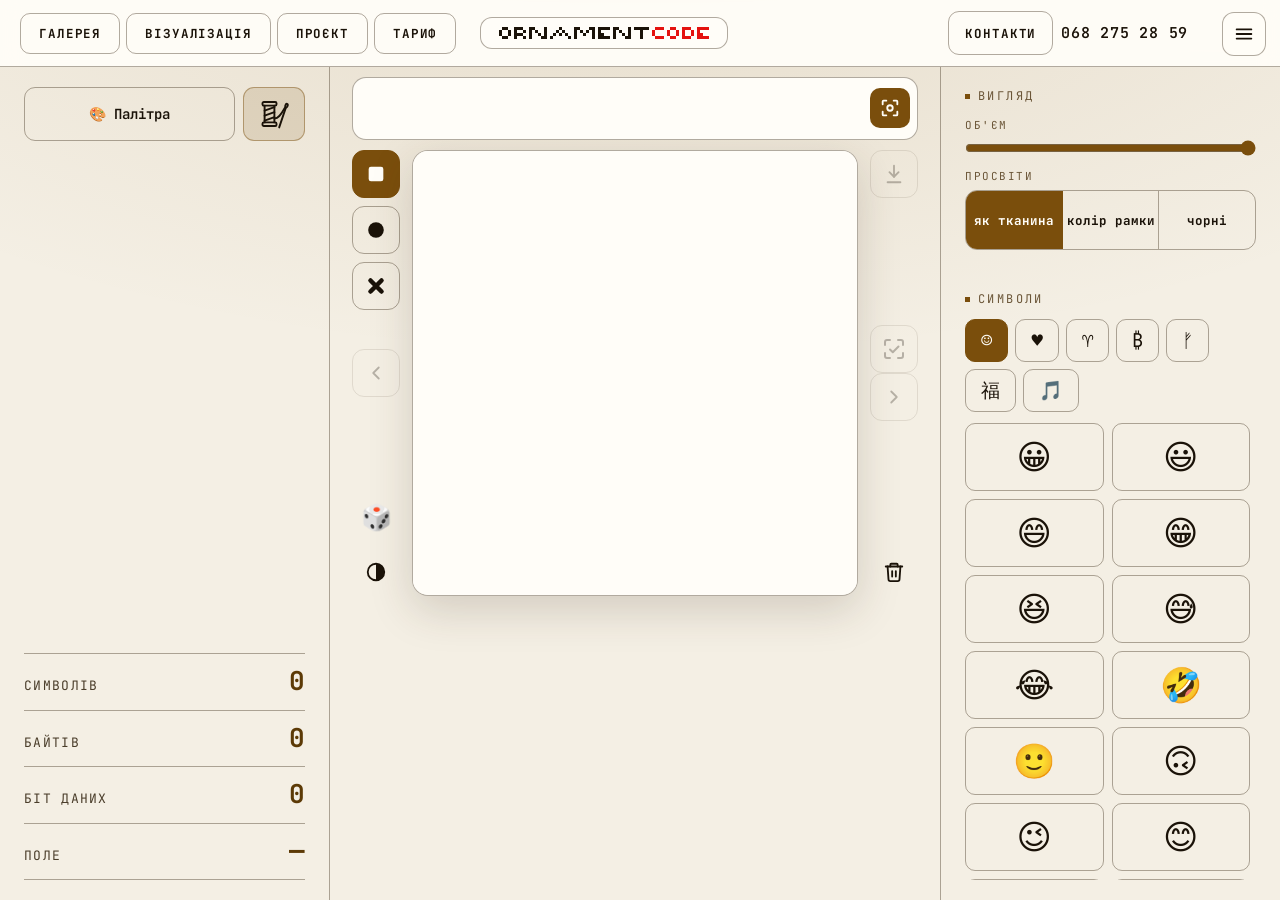
==== commit 47f8006e: "Add files via upload" ====
--- a/index.html
+++ b/index.html
@@ -4,19 +4,19 @@
 <meta charset="UTF-8">
 <meta name="viewport" content="width=device-width, initial-scale=1.0">
 <title>Ornament Code</title>
-<meta name="description" content="taina — генератор, що перетворює будь-який текст на симетричний орнамент-байткод, який можна відсканувати та прочитати назад.">
+<meta name="description" content="Ornament Code — генератор, що перетворює будь-який текст на симетричний орнаментальний код, який можна відсканувати та прочитати назад.">
 <link rel="canonical" href="https://www.ornamentcode.com/">
 <meta name="p:domain_verify" content="ff5c26610f292bd16a01868a9b042482"/>
 <link rel="icon" href="favicon.ico" sizes="any">
 <link rel="icon" type="image/png" sizes="32x32" href="favicon-32.png">
 <link rel="apple-touch-icon" href="apple-touch-icon.png">
 <meta property="og:type" content="website">
-<meta property="og:title" content="taina · лабораторія байткоду">
+<meta property="og:title" content="Ornament Code · лабораторія орнаментального коду">
 <meta property="og:description" content="Текст, що стає симетричним орнаментом і читається назад.">
 <meta property="og:image" content="https://www.ornamentcode.com/og-image.png">
 <meta property="og:url" content="https://www.ornamentcode.com/">
 <meta name="twitter:card" content="summary_large_image">
-<meta name="twitter:title" content="taina · лабораторія байткоду">
+<meta name="twitter:title" content="Ornament Code · лабораторія орнаментального коду">
 <meta name="twitter:description" content="Текст, що стає симетричним орнаментом і читається назад.">
 <meta name="twitter:image" content="https://www.ornamentcode.com/og-image.png">
 <link rel="preconnect" href="https://fonts.googleapis.com">
@@ -372,7 +372,10 @@
 .inp.max{border-color:var(--bad)}
 @keyframes bump{0%,100%{transform:translateX(0)}25%{transform:translateX(-4px)}75%{transform:translateX(4px)}}
 .inp.bump{animation:bump .22s}
-body.light-mode .bytes.warn{color:#9a5a00}
+/* Світла тема: червоні й помаранчеві написи темніші — контраст не менший за 4,5
+   на всіх світлих тлах сайту (#fffdf8, #f4efe4, #eae0cc). */
+body.light-mode{--bad:#b3211a}
+body.light-mode .bytes.warn{color:#844a00}
 /* У світлій темі зелений має бути ТЕМНИМ: світло-зелений по кремовому
    тлі зливається і не читається. */
 body.light-mode .bytes.ok,
@@ -408,7 +411,7 @@
 body.light-mode #mobabar{background:color-mix(in srgb,var(--panel) 96%,transparent)}
 body.light-mode #sheet .sh-b{background:var(--panel);color:var(--parchment)}
 body.light-mode .rt .w,
-body.light-mode .stat .warn{color:#9a5a00}
+body.light-mode .stat .warn{color:#844a00}
 body.light-mode .menu .hint{color:#8a4e00}
 
 /* ═══════════════ МОБІЛЬНА СТРІЧКА ═══════════════ */
@@ -664,6 +667,31 @@
    ВЕРСІЯ 4
    Вхід власника з паролем · публікація з ім'ям і посиланням (лише адмін).
    ═══════════════════════════════════════════════════════════════════ */
+/* рядок «Замовити» у вікні збереження (ПК і телефон) */
+.ord-line{margin:10px 2px 2px;font-family:var(--sans);font-size:13px;line-height:1.4;color:var(--parchment)}
+.ord-line a{color:inherit;font-weight:700;text-decoration:underline;text-underline-offset:3px;white-space:nowrap}
+/* вікно «камера не відкрилася»: причина зрозумілими словами й одразу кнопка вибору фото (ПК і телефон) */
+#cam-fail{position:fixed;inset:0;z-index:9650;display:flex;align-items:center;justify-content:center;
+  padding:16px;background:rgba(0,0,0,.58)}
+#cam-fail .cf-card{width:100%;max-width:360px;display:flex;flex-direction:column;gap:12px;padding:20px 16px 16px;
+  background:var(--panel);border:1px solid color-mix(in srgb,var(--acc) 45%,transparent);border-radius:14px;
+  box-shadow:0 14px 40px rgba(0,0,0,.6);text-align:center}
+#cam-fail .cf-t{margin:0;font-family:var(--sans);font-size:20px;font-weight:700;line-height:1.25;color:var(--parchment)}
+#cam-fail .cf-s{margin:0 0 4px;font-family:var(--sans);font-size:16px;line-height:1.45;color:var(--parchment)}
+#cam-fail .cf-b{font-family:var(--mono);font-size:15px;font-weight:700;min-height:54px;padding:12px 14px;border-radius:12px;
+  border:1px solid var(--line);background:transparent;color:var(--parchment);cursor:pointer}
+#cam-fail .cf-b.pri{background:var(--acc);border-color:var(--acc);color:var(--on-acc)}
+/* запасне вікно збереження: картинка, яку можна затиснути пальцем (вбудовані браузери Instagram, TikTok…) */
+#hold-save{position:fixed;inset:0;z-index:9800;background:rgba(12,10,8,.97);display:flex;flex-direction:column;
+  align-items:center;justify-content:center;gap:14px;padding:56px 18px 22px;overflow:auto}
+#hold-save img{width:min(78vw,52vh);height:auto;border-radius:8px;background:#fff;
+  -webkit-touch-callout:default;-webkit-user-select:auto;user-select:auto}
+#hold-save .hs-t{margin:0;max-width:420px;text-align:center;font-family:var(--sans);font-size:18px;line-height:1.35;font-weight:700;color:#fff}
+#hold-save .hs-s{margin:0;max-width:420px;text-align:center;font-family:var(--sans);font-size:14px;line-height:1.4;color:#e6e0d4}
+#hold-save .hs-b{display:inline-block;padding:11px 18px;border-radius:12px;background:#fff;color:#111;
+  font-family:var(--sans);font-size:15px;font-weight:700;text-decoration:none}
+#hold-save .hs-x{position:absolute;right:12px;top:12px;width:44px;height:44px;border-radius:12px;border:1px solid rgba(255,255,255,.5);
+  background:transparent;color:#fff;font-size:24px;line-height:1;cursor:pointer;padding:0}
 #adm-dlg{position:fixed;inset:0;z-index:9600;display:flex;align-items:center;justify-content:center;
   padding:16px;background:rgba(0,0,0,.58)}
 #adm-dlg form{width:100%;max-width:340px;display:flex;flex-direction:column;gap:11px;padding:16px;
@@ -701,6 +729,9 @@
   <div class="sm-row" data-for="langBtn"><span id="sm-lang-l">Мова</span>
     <button class="cornbtn" id="langBtn" type="button" title="Мова / Language">UA</button>
   </div>
+  <div class="sm-row"><span id="sm-snd-l">Звук</span>
+    <div class="snd-seg" id="snd-seg"><button type="button" data-v="0"></button><button type="button" data-v="1"></button><button type="button" data-v="2"></button></div>
+  </div>
   <div class="sm-row sm-adm own-only"><span id="sm-adm-l">Режим адміністратора</span><button type="button" class="b" id="sm-adm-off">вимкнути</button></div>
 </div>
 
@@ -760,7 +791,7 @@
       <div class="stagebox">
         <div class="stage" id="stage">
           <canvas id="cv" width="512" height="512"></canvas>
-          <div class="stage-cta" id="stage-cta"><button type="button" id="cta-scan"><span class="eye"><svg viewBox="0 0 24 24" fill="none" stroke="currentColor" stroke-width="1.9" stroke-linecap="round" stroke-linejoin="round"><path d="M1.8 12s3.8-7 10.2-7 10.2 7 10.2 7-3.8 7-10.2 7S1.8 12 1.8 12z"/><circle cx="12" cy="12" r="3.3"/></svg></span><span>Сканувати орнамент</span></button><p id="cta-hint">або напиши слово вище</p></div>
+          <div class="stage-cta" id="stage-cta"><button type="button" id="cta-scan"><span class="eye"><svg viewBox="0 0 17 17" fill="none" stroke="currentColor" stroke-width="1" stroke-linecap="round" stroke-linejoin="round"><path d="M.5 4.5v-3a1 1 0 0 1 1-1h3M12.5.5h3a1 1 0 0 1 1 1v3M16.5 12.5v3a1 1 0 0 1-1 1h-3M4.5 16.5h-3a1 1 0 0 1-1-1v-3"/><path d="M2.5 8.5c2.1-2.9 3.9-4 6-4s3.9 1.1 6 4c-2.1 2.9-3.9 4-6 4s-3.9-1.1-6-4z"/><circle cx="8.5" cy="8.5" r="2.1"/><circle cx="8.5" cy="8.5" r=".65" fill="currentColor" stroke="none"/></svg></span><span>Сканувати орнамент</span></button><p id="cta-hint">або напиши слово вище</p></div>
           <video id="cam-video" playsinline muted class="cam-live hide"></video>
           <div class="vf hide" id="vf"><span></span><span></span><span></span><span></span></div>
           <button type="button" class="cam-gal hide" id="cam-gal" title="Завантажити з галереї" aria-label="Завантажити з галереї">🖼</button>
@@ -807,7 +838,8 @@
 <input type="file" id="file" accept="image/*" hidden>
 <div class="flash" id="flash"></div>
 
-<script src="decoder.js?v=33"></script>
+<script src="slovnyk.js?v=1"></script>
+<script src="decoder.js?v=35"></script>
 
 <script>
 const $=id=>document.getElementById(id);
@@ -827,14 +859,23 @@
      mbSave:'⤓ Зберегти',mbScan:'⌖ Сканувати',shTitle:'Сканувати код',shCam:'📷 Камера',
      shFile:'🖼 Завантажити з галереї',shCancel:'Скасувати',
      noCode:'Код не прочитано',
-     phM:"Напиши слово або ім'я",diceM:'Навмання',diceW:'Випадкове слово',introM:'Генератор і сканер орнаментального коду. Це код, як QR, але у вигляді симетричного орнаменту. Напиши текст — отримаєш код, який можна вишити, надрукувати й прочитати сканером.',
+     partRead:'Прочитано частково — перевір текст',
+     phM:"Напиши слово або ім'я",diceM:'Навмання',diceW:'Випадкове слово',saveImg:'Зберегти зображення',toGal:'В галерею',toGalS:'побачать усі відвідувачі',ordQ:'Потрібно для друку у високій якості?',ordA:'Замовити',holdIos:'Натисни на картинку й утримуй → «Зберегти в Фото»',holdAnd:'Натисни на картинку й утримуй → «Завантажити зображення»',holdApp:'Не виходить? Відкрий сайт у звичайному браузері: меню ⋯ угорі → «Відкрити в браузері».',holdChr:'Відкрити в Chrome',holdX:'Закрити',introM:'Генератор і сканер орнаментального коду. Це код, як QR, але у вигляді симетричного орнаменту. Напиши текст — отримаєш код, який можна вишити, надрукувати й прочитати сканером.',
      cvLoad:'Завантажую сканер…',cvFailT:'Сканер не завантажився',cvFail:'Перевір інтернет і спробуй ще раз.',
      tipFar:'Коду не видно в кадрі. Зніми ближче, щоб код займав майже весь кадр — разом зі світлим полем навколо нього.',
      tipFrame:'Схоже на відблиск або обрізаний край. Знімай без спалаху, збоку від лампи, і лиши в кадрі всю рамку коду.',
      tipBlur:'Знімок замалий або нечіткий. Візьми більший (від 600 px) і дай камері навестися на різкість.',
      tipColor:'Кольори спотворені. Знімай при рівному денному світлі — жовта лампа збиває кольорові канали.',
      tipSlow:'Знімок завеликий — не вистачило часу. Обріж його по коду або зменш.',
-     tipAny:'Спробуй ще: більший і чіткіший знімок, рівне світло без відблисків, уся рамка коду в кадрі.'},
+     tipAny:'Спробуй ще: більший і чіткіший знімок, рівне світло без відблисків, уся рамка коду в кадрі.',
+     tipDense:'Сфотографуй код і завантаж фото — так прочитається краще.',
+     camDeniedT:'Немає дозволу на камеру',camDenied:'Дозволь доступ до камери в налаштуваннях браузера й спробуй ще раз.',
+     camNoneT:'Камери не знайдено',
+     camBusyT:'Камера зайнята',camBusy:'Її використовує інша програма або вкладка. Закрий її й спробуй ще раз.',
+     camNoApiT:'Камера недоступна',camNoApi:'Цей браузер не дає сайтам доступу до камери. Відкрий сайт у Safari або Chrome.',
+     camOtherT:'Камера не відкрилася',camOther:'Спробуй ще раз.',
+     camOrM:'Або вибери фото з галереї.',camDoM:'Вибери фото з галереї.',
+     camOrPc:'Або обери файл із фото коду.',camDoPc:'Обери файл із фото коду.'},
  en:{wBad:'colours too close — the code will not scan',wGood:'this code scans',secMode:'Mode',secLook:'Look',secSym:'Symbols',mono:'For embroidery',rgb:'For screen',pal:'🎨 Palette',craft:'For cross-stitch',one:'one',zero:'zero & background',alt:'second ink',motifL:'motif',cloth:'cloth',thick:'cross thickness',vol:'relief',gap:'gaps',gapF:'like fabric',gapK:'black',gapR:'frame colour',fsoft:'fabric as print · CMYK',flight:'fabric lightness',fab:'fabric texture',fabg:'weave size',bri:'brightness',thread:'thread width',glint:'highlight',vysh:'🧵 Vyshyvanka',wInkSide:'second ink is on the wrong side of the background — unreadable',wInkNear:'second ink blends into the background — unreadable',wInkRisk:'inks are close in brightness — a camera may fail to read it',
      sq:'Square',ci:'Circle',cr:'Cross',chars:'Characters',bytes:'Bytes',bits:'Data bits',field:'Field',
      warn:'More data than the field can hold',ph:'encode a message',demo:'write your text',
@@ -843,14 +884,23 @@
      mbSave:'⤓ Save',mbScan:'⌖ Scan',shTitle:'Scan a code',shCam:'📷 Camera',
      shFile:'🖼 Pick from gallery',shCancel:'Cancel',
      noCode:'Code not read',
-     phM:'Type a word or a name',diceM:'Random',diceW:'Random word',introM:'A generator and scanner of ornament codes. It is a code like QR, but shaped as a symmetric ornament. Type some text — get a code you can embroider, print and read with the scanner.',
+     partRead:'Partially read — check the text',
+     phM:'Type a word or a name',diceM:'Random',diceW:'Random word',saveImg:'Save image',toGal:'To the gallery',toGalS:'visible to all visitors',ordQ:'Need it for high-quality print?',ordA:'Order',holdIos:'Press and hold the picture → “Save to Photos”',holdAnd:'Press and hold the picture → “Download image”',holdApp:'Does not work? Open the site in a regular browser: menu ⋯ at the top → “Open in browser”.',holdChr:'Open in Chrome',holdX:'Close',introM:'A generator and scanner of ornament codes. It is a code like QR, but shaped as a symmetric ornament. Type some text — get a code you can embroider, print and read with the scanner.',
      cvLoad:'Loading the scanner…',cvFailT:'The scanner did not load',cvFail:'Check your connection and try again.',
      tipFar:'No code visible in the frame. Move closer so the code fills most of it — together with the light margin around it.',
      tipFrame:'Looks like glare or a cropped edge. Shoot without flash, at an angle to the lamp, and keep the whole frame of the code in shot.',
      tipBlur:'The shot is too small or blurry. Use a larger image (600 px or more) and let the camera focus.',
      tipColor:'Colours are off. Shoot in even daylight — warm lamplight throws the colour channels out.',
      tipSlow:'The image is too large — it ran out of time. Crop it to the code or scale it down.',
-     tipAny:'Try again: a larger, sharper shot, even light without glare, the whole frame of the code in view.'}
+     tipAny:'Try again: a larger, sharper shot, even light without glare, the whole frame of the code in view.',
+     tipDense:'Take a photo of the code and upload it — it will read better.',
+     camDeniedT:'No permission to use the camera',camDenied:'Allow camera access in your browser settings and try again.',
+     camNoneT:'No camera found',
+     camBusyT:'The camera is busy',camBusy:'Another app or tab is using it. Close it and try again.',
+     camNoApiT:'The camera is unavailable',camNoApi:'This browser does not let sites use the camera. Open the site in Safari or Chrome.',
+     camOtherT:'The camera did not open',camOther:'Try again.',
+     camOrM:'Or pick a photo from your gallery.',camDoM:'Pick a photo from your gallery.',
+     camOrPc:'Or choose an image file with the code.',camDoPc:'Choose an image file with the code.'}
 };
 let LANG='uk';
 try{LANG=localStorage.getItem('taina_lang')||'uk';}catch(e){}
@@ -944,8 +994,30 @@
   }
   return {title,author,link};
 }
-const enc=new TextEncoder();
-const decFatal=new TextDecoder('utf-8',{fatal:true});
+/* ДВА СПОСОБИ ЗАПИСУ (загальна версія). Звичайний (UTF-8) — як на основному
+   сайті; компактний (OC8) — 1 символ = 8 клітин + контрольний байт.
+   Генератор сам обирає спосіб для кожного коду (chooseFormat). */
+const UTF8C=(function(){const te=new TextEncoder(),td=new TextDecoder('utf-8',{fatal:true});return {name:'utf8',encode:s=>te.encode(s),decode:b=>td.decode(b),withCheck:b=>b,stripCheck:b=>b,CHK_BITS:0};})();
+const OC8C={name:'oc8',encode:s=>OC8.encode(s),decode:b=>OC8.decode(b),withCheck:b=>OC8.withCheck(b),stripCheck:b=>OC8.stripCheck(b),CHK_BITS:8};
+let GEN=UTF8C;          /* спосіб останнього зібраного коду */
+let FMT_LOCK=null;      /* після сканування малюємо тим способом, яким код прочитано */
+const enc=UTF8C;        /* ліміти довжини рахуємо як на основному сайті */
+const decFatal={decode:b=>GEN.decode(b)};
+function cleanTxt(t){for(const ch of t){const o=ch.codePointAt(0);if(o===0||(o<32&&ch!=='\n'&&ch!=='\t'))return false;}return true;}
+/* Компактний — лише коли: усі символи є в таблиці; поле стає МЕНШИМ; і жоден
+   канал не читається звичайним способом (інакше сканер прочитав би його хибно). */
+function chooseFormat(T){
+  const ts=T.filter(t=>t);
+  if(!window.OC8)return UTF8C;   /* slovnyk.js не завантажився — лише звичайний спосіб */
+  if(FMT_LOCK&&FMT_LOCK.text===D.single)return FMT_LOCK.fmt==='oc8'?OC8C:UTF8C;
+  if(!ts.length)return UTF8C;
+  if(ts.some(t=>OC8.clean(t)!==t))return UTF8C;
+  const extra=(layers===3&&monoMark===1)?1:0;
+  const bU=Math.max(...ts.map(t=>UTF8C.encode(t).length*8)), bC=Math.max(...ts.map(t=>OC8C.encode(t).length*8+8));
+  if(pickN2(mode,bC+extra)>=pickN2(mode,bU+extra))return UTF8C;
+  for(const t of ts){const by=OC8.withCheck(OC8.encode(t));try{if(cleanTxt(UTF8C.decode(by)))return UTF8C;}catch(e){}}
+  return OC8C;
+}
 const CH=['r','g','b'];
 const sleep=ms=>new Promise(r=>setTimeout(r,ms));
 
@@ -1360,7 +1432,9 @@
 
 let AC=null;
 function ac(){try{if(!AC)AC=new (window.AudioContext||window.webkitAudioContext)();if(AC.state==='suspended')AC.resume();return AC}catch(e){return null}}
-function tone(f,d=.15,v=.08,t='sine'){const c=ac();if(!c)return;const o=c.createOscillator(),g=c.createGain();o.type=t;o.frequency.value=f;o.connect(g);g.connect(c.destination);g.gain.setValueAtTime(v,c.currentTime);g.gain.exponentialRampToValueAtTime(.00001,c.currentTime+d);o.start();o.stop(c.currentTime+d);}
+/* ЗВУК САЙТУ: 0 — вимкнено, 1 — тихо (за замовчуванням), 2 — гучно. Перемикач — у меню. */
+let SND=1;try{const s=localStorage.getItem('taina_snd');if(s==='0'||s==='1'||s==='2')SND=+s;}catch(e){}
+function tone(f,d=.15,v=.08,t='sine'){if(!SND)return;v*=(SND===2?2.5:1);const c=ac();if(!c)return;const o=c.createOscillator(),g=c.createGain();o.type=t;o.frequency.value=f;o.connect(g);g.connect(c.destination);g.gain.setValueAtTime(v,c.currentTime);g.gain.exponentialRampToValueAtTime(.00001,c.currentTime+d);o.start();o.stop(c.currentTime+d);}
 function keyClick(){tone(1750+Math.random()*260,.014,.03,'square')}
 function typeClick(){tone(1400+Math.random()*400,.016,.04,'triangle')}
 function okChime(){tone(587,.09,.08);setTimeout(()=>tone(784,.1,.08),85);setTimeout(()=>tone(1047,.11,.08),175);setTimeout(()=>tone(1568,.32,.06),290)}
@@ -1431,6 +1505,7 @@
     const m=(((ci[0]||0)^ng)<<2)|(((ci[1]||0)^ng)<<1)|((ci[2]||0)^ng);
     const k=INV_SEQ.indexOf(m); if(k>=0){rgbStep=k;rgbDeg=k*45;}
   }else if(!STITCH())invert=!!best.negative;
+  FMT_LOCK={fmt:best.format||'utf8',text:txt};   /* перемальовуємо тим самим способом, яким прочитано (поки текст не змінено) */
   setLayers(colored?3:1); syncInv();
   D.single=txt; okChime(); $('txt').value='';
   await typeOut($('txt'),txt,26);
@@ -1439,7 +1514,10 @@
   $('txt').scrollTop=0;
   /* Успіх нічого не підписуємо: розшифрований текст сам з'явився в полі —
      це і є повідомлення. Лишається тільки «Відкрити», якщо це посилання. */
-  showResult('', txt);
+  /* (з декодера 3.0) ПРОЧИТАНО ЧАСТКОВО: пляма чи відблиск накрили середину коду, і перші
+     літери могли прочитатися з помилкою. Текст показуємо, але з попередженням; воно зникає,
+     щойно людина сама починає правити текст. */
+  showResult(best.partial?('⚠ '+t('partRead')):'', txt, best.partial?'r rs-part':'');
   updateBytes();
 }
 
@@ -1450,9 +1528,9 @@
 function mirrors(m,n,x,y){const c=Rof(n),i=x-c,j=y-c;let p;if(m==='oct')p=[[i,j],[j,i],[-i,j],[-j,i],[i,-j],[j,-i],[-i,-j],[-j,-i]];else if(m==='quad')p=[[i,j],[-i,j],[i,-j],[-i,-j]];else p=[[i,j],[-i,j]];const o=[];for(const [a,b] of p){const X=c+a,Y=c+b;if(X>=0&&Y>=0&&X<n&&Y<n)o.push([X,Y])}return o;}
 function pickN2(m,need){for(let n=MINN;n<=MAXN;n+=2)if(capacity(m,n)>=need)return n;return MAXN;}
 
-function textBits(t){const data=enc.encode(t);const bits=new Uint8Array(data.length*8);for(let i=0;i<data.length;i++)for(let b=0;b<8;b++)bits[i*8+b]=(data[i]>>(7-b))&1;return {nby:data.length,bits};}
+function textBits(t){const data=GEN.withCheck(GEN.encode(t));const bits=new Uint8Array(data.length*8);for(let i=0;i<data.length;i++)for(let b=0;b<8;b++)bits[i*8+b]=(data[i]>>(7-b))&1;return {nby:data.length,bits};}
 function isClean(t){for(const ch of t){const o=ch.codePointAt(0);if(o===0)return false;if(o<32&&ch!=='\n'&&ch!=='\t')return false;}return true;}
-function bytesToText(by){while(by.length&&by[by.length-1]===0)by.pop();if(!by.length)return null;try{const t=decFatal.decode(new Uint8Array(by));return isClean(t)?t:null}catch(e){return null}}
+function bytesToText(by){while(by.length&&by[by.length-1]===0)by.pop();if(!by.length)return null;by=GEN.stripCheck(by);if(!by||!by.length)return null;try{const t=decFatal.decode(new Uint8Array(by));return isClean(t)?t:null}catch(e){return null}}
 function decodeSector(g,n,m,offset){const bc=baseCells(m,n),by=[];const start=offset||0;for(let i=start;i+7<bc.length;i+=8){let v=0;for(let b=0;b<8;b++){const [x,y]=bc[i+b];v=(v<<1)|(g[y*n+x]?1:0)}by.push(v);}return bytesToText(by);}
 function markCell(g,n,m){const [x,y]=baseCells(m,n)[0];return g[y*n+x]?1:0;}
 
@@ -1472,7 +1550,8 @@
   updateBytes();
   if(!T.some(t=>t.length)){clearStage();['s-ch','s-by','s-bits'].forEach(id=>$(id).textContent='0');$('s-fld').textContent='—';$('s-warn').style.display='none';$('rt').innerHTML='';saveState();return;}
   let nch=0,nby=0,maxBits=0,ovf=false;
-  T.forEach(t=>{if(t){nch+=[...t].length;nby+=enc.encode(t).length;maxBits=Math.max(maxBits,enc.encode(t).length*8)}});
+  GEN=(mode==='row')?UTF8C:chooseFormat(T);
+  T.forEach(t=>{if(t){nch+=[...t].length;nby+=GEN.encode(t).length;maxBits=Math.max(maxBits,GEN.encode(t).length*8+GEN.CHK_BITS)}});
 
   if(mode==='row'){
     let maxB=1;T.forEach(t=>{for(const c of t){const k=enc.encode(c).length;if(k>maxB)maxB=k}});const h=Math.max(...T.map(t=>[...t].length),1);W=maxB*8;H=h;
@@ -1481,7 +1560,7 @@
   }else{
     const extraR=(layers===3&&monoMark===1)?1:0;const n=pickN2(mode,maxBits+extraR);W=H=n;
     CH.forEach((k,i)=>{let markBit=null;if(layers===3&&monoMark===1&&i===0)markBit=1;const r=fillChannel(T[i]||'',n,mode,markBit);grid[k]=r.g;dmask[k]=r.dm;if(r.ovf)ovf=true;});
-    $('s-fld').textContent=n+'×'+n;}
+    $('s-fld').textContent=n+'×'+n+(GEN===OC8C?' · компакт':'');}
 
   $('s-ch').textContent=nch;$('s-by').textContent=nby;$('s-bits').textContent=maxBits;$('s-warn').style.display=ovf?'block':'none';render();
   let ok;
@@ -1605,7 +1684,7 @@
    іноді дають однаковий модуль, і холст трохи дихає: 1110–1200 px.
    Цього розміру вистачає для друку, тому при збереженні картинка більше
    не множиться — іде як є. */
-function render(){const QZ=2;const pad=(frameW>=2?3:frameW),tw=W+pad*2,th=H+pad*2;const side=Math.max(tw+QZ*2,th+QZ*2);const cell=Math.max(3,2*Math.floor(1161/side/2)+1);OFF.width=(tw+QZ*2)*cell;OFF.height=(th+QZ*2)*cell;OCTX.imageSmoothingEnabled=false;paint(OCTX,cell,pad,QZ);
+function render(){const QZ=2;const pad=(frameW>=2?3:frameW),tw=W+pad*2,th=H+pad*2;const side=Math.max(tw+QZ*2,th+QZ*2);window.OC_QZ=QZ/side;   /* частка тихої зони — для рамки «Перевірити» */const cell=Math.max(3,2*Math.floor(1161/side/2)+1);OFF.width=(tw+QZ*2)*cell;OFF.height=(th+QZ*2)*cell;OCTX.imageSmoothingEnabled=false;paint(OCTX,cell,pad,QZ);
   /* RGB-негатив: повна інверсія пікселів */
   if(rgbMask()===7){const d=OCTX.getImageData(0,0,OFF.width,OFF.height),a=d.data;for(let i=0;i<a.length;i+=4){a[i]=255-a[i];a[i+1]=255-a[i+1];a[i+2]=255-a[i+2];}OCTX.putImageData(d,0,0);}
   if(STITCH_LIST.length)drawStitches(OCTX,cell,rgbMask()===7);
@@ -1671,7 +1750,7 @@
              'Усі верхні стібки кладіть в один бік — так вишивка рівна.',
              'Залиште навколо рамки щонайменше 2 порожні клітинки тканини.'],
       bonusH:'Читання прихованого тексту (бонус)',
-      bonus:'Схема — завершений візерунок сама по собі. Прихований текст — додаток: його створено для читання сканером TAINA, але прочитання вишитої роботи залежить від вишивки, тканини й освітлення, тому гарантувати його неможливо.',
+      bonus:'Схема — завершений візерунок сама по собі. Прихований текст — додаток: його створено для читання сканером Ornament Code, але прочитання вишитої роботи залежить від вишивки, тканини й освітлення, тому гарантувати його неможливо.',
       bonusL:'Щоб шанс прочитати був найкращим:',
       tips:['Оберіть сильний контраст нитки й тканини (темне на світлому або світле на темному).',
             'Беріть Аїду 11 або 14 — більші хрестики читаються краще.',
@@ -1699,7 +1778,7 @@
              'Make all top stitches lie in the same direction for an even look.',
              'Leave at least 2 empty squares of fabric around the frame.'],
       bonusH:'Reading the hidden text (bonus feature)',
-      bonus:'The pattern is a complete design on its own. The hidden text is an extra: it is built to be read by the TAINA scanner, but reading a stitched piece depends on your stitching, fabric and lighting, so it cannot be guaranteed.',
+      bonus:'The pattern is a complete design on its own. The hidden text is an extra: it is built to be read by the Ornament Code scanner, but reading a stitched piece depends on your stitching, fabric and lighting, so it cannot be guaranteed.',
       bonusL:'For the best chance of reading:',
       tips:['Choose strong contrast between thread and fabric (dark on light or light on dark).',
             'Use Aida 11 or 14 — bigger stitches read better.',
@@ -1771,7 +1850,7 @@
   let y=oy+G+M;const lx=Math.max(24,ox);
   g.textAlign='left';g.textBaseline='middle';g.fillStyle='#111';g.font='700 15px '+SCH_FONT;
   const title=(D.text||'').length>60?D.text.slice(0,57)+'…':(D.text||'');
-  g.fillText('TAINA · «'+title+'»',lx,y);y+=26;
+  g.fillText('Ornament Code · «'+title+'»',lx,y);y+=26;
   g.font='12.5px '+SCH_FONT;g.fillStyle='#333';
   g.fillText(T.size+': '+n+'×'+n+' '+T.st,lx,y);y+=20;
   for(const s of schSizeLine(n,T)){g.fillText(s,lx,y);y+=20;}y+=10;
@@ -1794,7 +1873,7 @@
 /* СТОРІНКИ PDF — аркуш A4, 200 точок на дюйм (1 мм ≈ 7,87 точки) */
 const A4W=1654,A4H=2339,PX_MM=A4W/210;
 function schPage(){const cv=document.createElement('canvas');cv.width=A4W;cv.height=A4H;const g=cv.getContext('2d');g.fillStyle='#fff';g.fillRect(0,0,A4W,A4H);g.textBaseline='middle';cv._over=[];return [cv,g];}
-function schFoot(g,T,i,N){g.font='22px '+SCH_FONT;g.fillStyle='#777';g.textAlign='left';g.fillText('TAINA · Mykhailo Kashkarov',120,A4H-80);
+function schFoot(g,T,i,N){g.font='22px '+SCH_FONT;g.fillStyle='#777';g.textAlign='left';g.fillText('Ornament Code · Mykhailo Kashkarov',120,A4H-80);
   g.textAlign='right';g.fillText(T.page+' '+i+' / '+N,A4W-120,A4H-80);g.textAlign='left';}
 /* блок «Читання прихованого тексту»; draw=false — лише виміряти висоту */
 function schBonus(g,T,L,R,y){
@@ -1806,9 +1885,16 @@
   y+=20;g.font='700 28px '+SCH_FONT;g.fillStyle='#7a4f12';g.fillText(T.scan,L,y);y+=40;
   return y;
 }
+/* Знак ORNAMENTCODE на обкладинці схеми: ті самі 70×4 модулі, що й у шапці сайту.
+   ORNAMENT — чорним, CODE — червоним. m — розмір модуля в точках. */
+const SCH_LOGO=['.kk..kkk..kk...k....k....kk...kk.kkkk.kk...k.kkkkk..rrr..rr..rrr..rrrr', 'k..k.k..k.k.k..k...k.k...k.k.k.k.k....k.k..k...k...r....r..r.r..r.r...', 'k..k.kkk..k..k.k..k.k.k..k..k..k.kk...k..k.k...k...r....r..r.r..r.rr..', '.kk..k..k.k...kk.k.....k.k.....k.kkkk.k...kk...k....rrr..rr..rrr..rrrr'];
+function schLogo(g,x,y,m){
+  SCH_LOGO.forEach((row,j)=>{for(let i=0;i<row.length;i++){const c=row[i];if(c==='.')continue;
+    g.fillStyle=c==='r'?'#e4120f':'#111';g.fillRect(x+i*m,y+j*m,m,m);}});
+}
 function schCover(D,T,orn){
   const [cv,g]=schPage(),L=140,R=A4W-140;
-  g.fillStyle='#111';g.font='800 92px '+SCH_FONT;g.fillText('TAINA',L,170);
+  schLogo(g,L,138,16);
   g.font='600 40px '+SCH_FONT;g.fillStyle='#7a4f12';g.fillText(T.sub,L,238);
   /* текст під картинкою: спершу міряємо його висоту, щоб картинка не налізла на підпис внизу */
   const COPY_Y=A4H-150;
@@ -1936,7 +2022,7 @@
   return new Blob(parts,{type:'application/pdf'});
 }
 let schCv=null, schPages=null, schD=null, schLang=null, schOrn=null;
-function schName(){return 'taina-scheme-'+(($('txt').value||'taina').trim().slice(0,24).replace(/[^\p{L}\p{N}]+/gu,'_')||'taina');}
+function schName(){return 'ornament-scheme-'+(($('txt').value||'ornament').trim().slice(0,24).replace(/[^\p{L}\p{N}]+/gu,'_')||'ornament');}
 function schBuild(){
   const T=SCH_T[schLang];
   schD.tr=($('sch-tr').value||'').trim();
@@ -1973,7 +2059,7 @@
     $('sch-dl').onclick=()=>{clearTimeout(trT);schBuild();dlBlob(pagesToPDF(schPages),schName()+(schLang==='en'?'_EN':'')+'.pdf');};
     $('sch-png').onclick=()=>schCv.toBlob(b=>dlBlob(b,schName()+(schLang==='en'?'_EN':'')+'.png'));
     $('sch-print').onclick=()=>{const imgs=schPages.map(p=>'<img src="'+p.toDataURL('image/jpeg',0.92)+'">').join('');const f=document.createElement('iframe');f.style.cssText='position:fixed;width:0;height:0;border:0;right:0;bottom:0';document.body.appendChild(f);
-      const d=f.contentWindow.document;d.open();d.write('<!doctype html><title>TAINA</title><style>@page{size:A4;margin:0}html,body{margin:0}img{display:block;width:210mm;height:297mm;page-break-after:always}img:last-child{page-break-after:auto}</style>'+imgs);d.close();
+      const d=f.contentWindow.document;d.open();d.write('<!doctype html><title>Ornament Code</title><style>@page{size:A4;margin:0}html,body{margin:0}img{display:block;width:210mm;height:297mm;page-break-after:always}img:last-child{page-break-after:auto}</style>'+imgs);d.close();
       f.contentWindow.onload=()=>{f.contentWindow.focus();f.contentWindow.print();setTimeout(()=>f.remove(),2000);};};
     addEventListener('keydown',e=>{if(e.key==='Escape'&&!$('sch').classList.contains('hide'))closeScheme();});
   }
@@ -2014,6 +2100,39 @@
   if(ti)ti.textContent=t('cvFailT');
   if(tp)tp.textContent=t('cvFail');
 }
+/* ═══ КАМЕРА НЕ ВІДКРИЛАСЯ ═══
+   Раніше тут було системне вікно з англійською помилкою браузера («NotFoundError…»).
+   Тепер — своє повідомлення мовою сайту: причина зрозумілими словами й одразу кнопка
+   вибору фото (на ПК — файлу). Причину визначаємо за назвою помилки браузера. */
+function camFailKind(e){
+  const n=(e&&e.name)||'';
+  if(!navigator.mediaDevices||!navigator.mediaDevices.getUserMedia||n==='NotSupportedError')return 'camNoApi';   /* браузер не дає камеру сайтам */
+  if(n==='NotAllowedError'||n==='PermissionDeniedError'||n==='SecurityError')return 'camDenied';
+  if(n==='NotFoundError'||n==='DevicesNotFoundError')return 'camNone';                  /* камери немає (типово для ПК) */
+  if(n==='NotReadableError'||n==='TrackStartError')return 'camBusy';                    /* зайнята іншою програмою */
+  return 'camOther';
+}
+function camFail(e,had){
+  try{console.warn('camera:',e&&e.name,e&&e.message);}catch(_){}
+  const kind=had?'camOther':camFailKind(e), pc=!matchMedia('(max-width:820px)').matches;
+  let o=$('cam-fail');if(o)o.remove();
+  o=document.createElement('div');o.id='cam-fail';o.setAttribute('role','alertdialog');o.setAttribute('aria-modal','true');
+  o.innerHTML='<div class="cf-card"><p class="cf-t"></p><p class="cf-s"></p>'+
+    '<button type="button" class="cf-b pri" id="cf-file"></button><button type="button" class="cf-b" id="cf-x"></button></div>';
+  const offer=t((kind==='camNone'?'camDo':'camOr')+(pc?'Pc':'M'));
+  o.querySelector('.cf-t').textContent=t(kind+'T');
+  o.querySelector('.cf-s').textContent=(kind==='camNone'?'':t(kind)+' ')+offer;
+  const bf=o.querySelector('#cf-file'), bx=o.querySelector('#cf-x');
+  bf.textContent=t(pc?'shFilePc':'shFile'); bx.textContent=t('holdX');
+  const onKey=ev=>{if(ev.key==='Escape')close();};
+  function close(){o.remove();document.removeEventListener('keydown',onKey);}
+  o.onclick=ev=>{if(ev.target===o)close();};
+  bx.onclick=close;
+  bf.onclick=()=>{close();cvKick();$('file').click();};     /* вибір фото — прямо з натискання, інакше iPhone не відкриє галерею */
+  document.addEventListener('keydown',onKey);
+  document.body.appendChild(o);
+  try{bf.focus({preventScroll:true});}catch(_){}
+}
 async function startCam(){
   tourStop();cvKick();
   const {v,vf,btn}=camEls();if(camStream){stopCam();}
@@ -2036,7 +2155,7 @@
     CV.classList.add('hide'); v.classList.remove('hide'); vf.classList.remove('hide'); $('cam-gal').classList.remove('hide');
     $('stage').classList.add('scanning');btn.textContent='⏹ Зупинити';
     $('rt').innerHTML='<span class="w">наведи на код…</span>';
-    camLastText=null; camTimer=0; camBusy=false;startScanSound();
+    camLastText=null; camTimer=0; camBusy=false;camDiagReset();startScanSound();
     if(!cvReadyNow()){
       const cvOk=await cvWait();
       if(!camStream)return;        /* встигли зупинити, поки вантажився модуль */
@@ -2047,8 +2166,14 @@
     camLoop();
     clearTimeout(window._camTO);clearInterval(window._camTick);
     window._camTick=setInterval(function(){tone(1200,.03,.03,'sine');},900);
-    window._camTO=setTimeout(function(){if(camStream){stopCam();$('rt').innerHTML='';showNoCode();const st=$('stage');st.classList.add('failed');setTimeout(function(){st.classList.remove('failed');},5000);}},10000);
-  }catch(e){ alert('Камера недоступна: '+e); }
+    window._camTO=setTimeout(function(){if(camStream){stopCam();$('rt').innerHTML='';showNoCode(true);const st=$('stage');st.classList.add('failed');setTimeout(function(){st.classList.remove('failed');},5000);}},10000);
+  }catch(e){
+    /* Камера не відкрилась: вимикаємо все, що встигло ввімкнутись (щоб вогник камери не горів),
+       і показуємо своє повідомлення з причиною та кнопкою вибору фото. */
+    const had=!!camStream;     /* потік уже був — отже, справа не в дозволі й не у відсутності камери */
+    try{if(camStream){stopCam();releaseCam();}}catch(_){}
+    camFail(e,had);
+  }
 }
 function stopCam(){const {v,vf,btn}=camEls();clearTimeout(window._camTO);clearInterval(window._camTick);if(camRAF)cancelAnimationFrame(camRAF); camRAF=null;if(camStream){camKeep=camStream;camStream=null;clearTimeout(camKeepTO);camKeepTO=setTimeout(releaseCam,CAM_KEEP_MS);}if(v.srcObject)v.srcObject=null;v.classList.add('hide'); vf.classList.add('hide'); $('cam-gal').classList.add('hide'); CV.classList.remove('hide');$('stage').classList.remove('scanning');stopScanSound();btn.textContent='📷 Камера';}
 function camLoop(){
@@ -2065,7 +2190,7 @@
       let found=[];
       camFlip=!camFlip;
       try{ found=runDecodeAttempts(c,{mode:'camera',invert:camFlip}); }catch(e){}
-      if(!found.length) showFail();
+      if(!found.length){showFail();camDiagNote(camFlip);}   /* причину запам'ятовуємо з кожного кадру, і з перевернутого теж */
       if(found.length){
         const txt=found[0].res.filter(x=>x).join('\u0001');
         if(txt){
@@ -2119,11 +2244,20 @@
 }
 function drawScanned(url){return new Promise(res=>{const im=new Image();im.onload=()=>{OFF.width=OFF.height=512;OCTX.imageSmoothingEnabled=false;OCTX.drawImage(im,0,0,512,512);blit();res()};im.onerror=()=>res();im.src=url;});}
 
+/* Після невдалого скану повертаємо на поле те, що було до нього: орнамент із тексту в полі вводу.
+   Раніше поле просто очищалось — текст у полі лишався, а орнаменту не було, і «Зберегти»
+   відповідала «Спершу напиши щось». Підказку про невдачу при цьому не знімаємо. */
+let scanRun=0;
+function restoreStage(){
+  scannedImg=null;
+  if(texts().some(x=>x&&x.length)){build();return;}
+  OFF.width=OFF.height=0;hasImage=false;blit();syncMain();     /* поле порожнє — порожній і холст */
+}
 $('file').onchange=e=>{
   const f=e.target.files[0];if(!f)return;tourStop();cvKick();   /* скан — завжди дія людини: показ геть */
   const url=URL.createObjectURL(f),im=new Image();
   im.onload=async()=>{
-    URL.revokeObjectURL(url);busy=true;
+    URL.revokeObjectURL(url);busy=true;const run=++scanRun;   /* номер цього скану: «хвіст» старого не чіпає новий */
     const cvOk=await cvWait();     /* напис «Завантажую сканер…», якщо бібліотека ще в дорозі */
     const shot=document.createElement('canvas');shot.width=shot.height=512;const sx=shot.getContext('2d');sx.imageSmoothingEnabled=false;const mn=Math.min(im.naturalWidth,im.naturalHeight);sx.drawImage(im,(im.naturalWidth-mn)/2,(im.naturalHeight-mn)/2,mn,mn,0,0,512,512);
     const shotURL=shot.toDataURL('image/png');const st=$('stage');st.classList.remove('failed');await drawScanned(shotURL);st.classList.add('scanning');startScanSound();$('rt').innerHTML='<span class="w">сканування…</span>';
@@ -2135,7 +2269,11 @@
 
     /* Невдача: підказка лягає прямо на поле орнамента і тримається довше,
        ніж раніше, — щоб її встигли прочитати. Дотик прибирає її одразу. */
-    if(!found || !found.length){if(!cvOk&&!cvReadyNow())showCvFail();else showNoCode();st.classList.add('failed');sadSound();$('rt').innerHTML='';showFail();$('report').textContent='—';await sleep(5000);st.classList.remove('failed');clearStage();busy=false;e.target.value='';return;}
+    if(!found || !found.length){if(!cvOk&&!cvReadyNow())showCvFail();else showNoCode();st.classList.add('failed');sadSound();$('rt').innerHTML='';showFail();$('report').textContent='—';
+      /* знімок згас під підказкою (0,6 с) — повертаємо орнамент із поля й знову дозволяємо «Зберегти»;
+         сама підказка тримається, як і раніше, 5 с (дотик прибирає її одразу) */
+      await sleep(600);if(run!==scanRun)return;restoreStage();busy=false;e.target.value='';
+      await sleep(4400);if(run===scanRun)st.classList.remove('failed');return;}
 
     flash();const best=found[0];scannedImg=shotURL;showConf(best);
     await applyScan(best);
@@ -2149,13 +2287,14 @@
 
 function findURL(t){if(!t)return null;const m=t.match(/((https?:\/\/|www\.)[^\s]+)|([a-z0-9-]+\.[a-z]{2,}(\/[^\s]*)?)/i);if(!m)return null;let u=m[0];if(!/^https?:\/\//i.test(u))u='https://'+u;try{new URL(u);return u}catch(e){return null}}
 function escAttr(x){return String(x).replace(/[&<>"']/g,c=>({'&':'&amp;','<':'&lt;','>':'&gt;','"':'&quot;',"'":'&#39;'}[c]));}
-function showResult(msg,text){const url=findURL(text);let html=msg?('<span class="g">'+msg+'</span>'):'';if(url)html+=`<a class="linkbtn" href="${escAttr(url)}" target="_blank" rel="noopener">🔗 Відкрити</a>`;$('rt').innerHTML=html;}
+function showResult(msg,text,cls){const url=findURL(text);let html=msg?('<span class="'+(cls||'g')+'">'+msg+'</span>'):'';if(url)html+=`<a class="linkbtn" href="${escAttr(url)}" target="_blank" rel="noopener">🔗 Відкрити</a>`;$('rt').innerHTML=html;}
 
 /* ═══ ЧОМУ НЕ ПРОЧИТАЛОСЯ ═══
    Декодер лишає в TainaDecoder.last.diagnostic перелік відхилених гіпотез
    із причинами. За найчастішою причиною видно, на чому саме все стало, —
    і порада виходить не загальна, а по справі. */
-function failTip(){
+function failTip(cam){
+  if(cam)return camTip();     /* зйомка камерою: причини за весь сеанс, а не за останній кадр (див. нижче) */
   const last=(window.TainaDecoder&&TainaDecoder.last)||{};
   const d=last.diagnostic||{};
   const cand=(d.stages||[]).find(x=>x.stage==='CANDIDATES');
@@ -2171,10 +2310,48 @@
                                    return t('tipBlur');   // код видно, але нечітко
   return t('tipAny');
 }
-function showNoCode(){
+/* ПІДКАЗКА ПІСЛЯ НЕВДАЛОЇ ЗЙОМКИ КАМЕРОЮ.
+   Камера чергує звичайний і перевернутий (негативний) кадри. У перевернутому кадрі декодер
+   не лишає запису про знайдені контури, тож порада «за останнім кадром» у половині випадків
+   казала «коду не видно», хоч код був у кадрі. Тому причини збираємо за ВЕСЬ сеанс камери,
+   з кадрів обох видів; кількість контурів для перевернутого кадру беремо із сусіднього
+   звичайного (сцена та сама, між кадрами чверть секунди).
+   Що рахуємо: скільки гіпотез пройшло перевірку рамки, але не прочиталось («глибокі» відмови —
+   код видно, та нечітко), окремо для звичайних і перевернутих кадрів: справжній код дає їх
+   у «своїй» полярності. І скільки відмов припало на велику сітку — це щільний код, якого жива
+   камера не бере: радимо сфотографувати й завантажити фото (файл розбирається глибше).
+   Вичерпаний час кадру на камері — звична річ, тому поради «знімок завеликий» тут немає. */
+const CAM_DENSE_T=69;        /* сітка від 69 модулів (текст приблизно від 65 байт) — щільний код */
+let camDiag=null;
+function camDiagReset(){camDiag={frames:0,seen:0,found:null,all:0,big:0,bigDeep:0,deep:[0,0],color:[0,0]};}
+function camDiagNote(neg){
+  if(!camDiag)camDiagReset();
+  const d=((window.TainaDecoder&&TainaDecoder.last)||{}).diagnostic||{};
+  const cand=(d.stages||[]).find(x=>x.stage==='CANDIDATES');
+  if(cand)camDiag.found=cand.found;          /* звичайний кадр: контури пораховано */
+  camDiag.frames++;
+  if(!camDiag.found)return;                  /* контурів нема — відмови «всього кадру» нічого не значать */
+  camDiag.seen++;
+  const k=neg?1:0;
+  (d.rejected||[]).forEach(x=>{
+    const T=x.T||0, deep=T>0&&x.why!=='структура рамки';
+    camDiag.all++;
+    if(T>=CAM_DENSE_T){camDiag.big++;if(deep)camDiag.bigDeep++;}
+    if(deep&&T>=17){camDiag.deep[k]++;if(x.why==='втрачено канал')camDiag.color[k]++;}   /* сітки до 15 модулів — випадкові збіги */
+  });
+}
+function camTip(){
+  const c=camDiag;
+  if(!c||!c.seen||!c.all)return t('tipFar');                             /* у кадрі не було нічого схожого на код */
+  if(c.bigDeep>0||(c.big>=6&&c.big/c.all>=0.01))return t('tipDense');    /* щільний код: фото прочитається краще */
+  const k=c.deep[1]>c.deep[0]?1:0;
+  if(c.deep[k]>=3)return t(c.color[k]*2>c.deep[k]?'tipColor':'tipBlur'); /* рамку знайдено, дані не зійшлися */
+  return t('tipFrame');                                                  /* рамка коду не підтвердилась */
+}
+function showNoCode(cam){
   const ti=$('veil-title'), tp=$('veil-tip');
   if(ti)ti.textContent=t('noCode');
-  if(tp)tp.textContent=failTip();
+  if(tp)tp.textContent=failTip(cam);
 }
 
 const IC_SAVE='<svg viewBox="0 0 24 24" fill="none" stroke="currentColor" stroke-width="2" stroke-linecap="round" stroke-linejoin="round"><path d="M12 3v12"/><path d="m7 10 5 5 5-5"/><path d="M5 21h14"/></svg>';
@@ -2204,7 +2381,7 @@
   if(hasImage){
     const sug=defaultName();
     if(ADMIN){
-      m.innerHTML=`<div class="menu-t">Ім'я файлу</div><input id="fname" value="${sug}" autocomplete="off" spellcheck="false"><label class="pubchk"><input type="checkbox" id="chk-pub"><span>Опублікувати в галерею з ім'ям і посиланням</span></label><div class="pubbox" id="pub-box" hidden><div class="hint">⚠ Байткод — відкритий код. Будь-хто зможе прочитати ваш текст. Не публікуйте таємниць.</div>${creditFields(true)}</div><div class="row"><button class="b gold" id="do-save">⤓ Для соцмереж</button></div><div class="row"><button class="b" id="do-save-print">⤓ Для друку</button></div><div class="row"><button class="b" id="do-publish">✦ Опублікувати в галерею</button></div><div class="row"><button class="b" id="do-scan">⌖ Сканувати інше</button></div>`;const fnm=()=>($('fname').value||sug).trim().replace(/[\\/:*?"<>|]/g,'_')||'taina';
+      m.innerHTML=`<div class="menu-t">Ім'я файлу</div><input id="fname" value="${sug}" autocomplete="off" spellcheck="false"><label class="pubchk"><input type="checkbox" id="chk-pub"><span>Опублікувати в галерею з ім'ям і посиланням</span></label><div class="pubbox" id="pub-box" hidden><div class="hint">⚠ Орнаментальний код — відкритий код. Будь-хто зможе прочитати ваш текст. Не публікуйте таємниць.</div>${creditFields(true)}</div><div class="row"><button class="b gold" id="do-save">⤓ Для соцмереж</button></div><div class="row"><button class="b" id="do-save-print">⤓ Для друку</button></div><div class="row"><button class="b" id="do-publish">✦ Опублікувати в галерею</button></div><div class="row"><button class="b" id="do-scan">⌖ Сканувати інше</button></div>`;const fnm=()=>($('fname').value||sug).trim().replace(/[\\/:*?"<>|]/g,'_')||'ornament';
       const chk=$('chk-pub'),pbx=$('pub-box');
       chk.onchange=()=>{pbx.hidden=!chk.checked;placeMenu();};
       /* Галочка: зберегти файл і заодно опублікувати в галерею з ім'ям і посиланням.
@@ -2223,8 +2400,8 @@
       $('do-save').onclick=e=>goSave('web',e.currentTarget);
       $('do-save-print').onclick=e=>goSave('print',e.currentTarget);$('do-publish').onclick=e=>{e.stopPropagation();openPublish()};$('do-scan').onclick=()=>{closeMenu();$('file').click()};setTimeout(()=>{const f=$('fname');if(f){f.focus();f.select()}},40);
     }else{
-      const nm=()=>sug.trim().replace(/[\\/:*?"<>|]/g,'_')||'taina';
-      m.innerHTML=`<div class="row"><button class="b gold" id="do-save">⤓ ${t('save')}</button></div><div class="row"><button class="b" id="do-publish">✦ Опублікувати в галерею</button></div>`;
+      const nm=()=>sug.trim().replace(/[\\/:*?"<>|]/g,'_')||'ornament';
+      m.innerHTML=`<div class="row"><button class="b gold" id="do-save">⤓ ${t('save')}</button></div><div class="row"><button class="b" id="do-publish">✦ Опублікувати в галерею</button></div><p class="ord-line">${t('ordQ')} <a href="https://t.me/+hmCY-X-wZjgzZmMy" target="_blank" rel="noopener">${t('ordA')}</a></p>`;
       $('do-save').onclick=()=>{savePNG(nm());closeMenu()};
       $('do-publish').onclick=e=>{e.stopPropagation();openPublish()};
     }
@@ -2235,7 +2412,7 @@
 document.addEventListener('click',e=>{if(menuOpen&&!e.target.closest('.action'))closeMenu();});
 
 function splitThree(t){const ch=[...t];const k=Math.ceil(ch.length/3);return [ch.slice(0,k).join(''),ch.slice(k,2*k).join(''),ch.slice(2*k).join('')];}
-function defaultName(){const t=D.single||'taina';return t.slice(0,26).trim().replace(/\s+/g,'_')}
+function defaultName(){const t=D.single||'ornament';return t.slice(0,26).trim().replace(/\s+/g,'_')}
 /* Зберігаємо ЯК Є, піксель у піксель. Раніше тут було ціле збільшення
    під друк, через що файли виходили то 1496, то 2130 px. Тепер холст і
    так близько 1200 px — для друку досить, а кому треба більше, той
@@ -2247,8 +2424,8 @@
 
 const SUPA_URL='https://iieahzklwngqugkovhrs.supabase.co';const SUPA_KEY='sb_publishable_FHtRNaLBvDgDTSLa_8eQnQ_oPMWCIxF';
 function detectLang(t){if(/[\u0400-\u04FF]/.test(t))return 'uk';if(/[\u4E00-\u9FFF]/.test(t))return 'zh';if(/[a-zA-Z]/.test(t))return 'en';return '';}
-function openPublish(){const mainWord=D.single;if(!mainWord.trim()){toast('Спершу напиши щось');return;}const m=$('menu');menuOpen=true;m.classList.remove('hide');m.innerHTML=`<div class="menu-t">Опублікувати в галерею</div><div class="hint">⚠ Байткод — відкритий код. Будь-хто зможе прочитати ваш текст. Не публікуйте таємниць.</div><input id="pub-title" placeholder="Назва (видима всім)" autocomplete="off" spellcheck="false">${ADMIN?creditFields(false):''}<div class="row"><button class="b gold" id="pub-yes">✦ Так, опублікувати</button></div><div class="row"><button class="b" id="pub-no">Скасувати</button></div>`;$('pub-yes').onclick=e=>{e.stopPropagation();if(ADMIN){const c=readCredit();if(!c)return;doPublish(mainWord,c);}else doPublish(mainWord)};$('pub-no').onclick=e=>{e.stopPropagation();closeMenu()};placeMenu();}
-async function doPublish(word,extra){const btn=(extra&&extra.btn)||$('pub-yes');if(btn){btn.textContent='Публікую…';btn.disabled=true;}const settings={purpose,colOne:E1(), colZero:E0(), colAlt:EA(), accZero:(motif!=='none'?A0():null), palette:PAL().uk, motif, motifK, shape, volT, fabric:fabT, fabricGrain:fabG, stitch:'tpl51', frame:frameW, monoMark, frameColor:layers!==3, invert, rgbInv:INV_SEQ[rgbStep], words:layers===3?D.ch.slice():undefined};if(extra){if(extra.author)settings.author=extra.author;if(extra.link)settings.link=extra.link;}let image_url=null;try{const scale=Math.max(1,Math.round(1000/Math.max(OFF.width,1)));const ex=document.createElement('canvas');ex.width=OFF.width*scale;ex.height=OFF.height*scale;const cx=ex.getContext('2d');cx.imageSmoothingEnabled=false;cx.drawImage(OFF,0,0,OFF.width,OFF.height,0,0,ex.width,ex.height);const blob=await new Promise(function(res){ex.toBlob(res,'image/png');});const fname='o_'+Date.now()+'_'+Math.random().toString(36).slice(2,8)+'.png';const up=await fetch(SUPA_URL+'/storage/v1/object/ornaments/'+fname,{method:'POST',headers:{'apikey':SUPA_KEY,'Authorization':'Bearer '+SUPA_KEY,'Content-Type':'image/png'},body:blob});if(up.ok)image_url=SUPA_URL+'/storage/v1/object/public/ornaments/'+fname;else console.log('upload err',up.status);}catch(e){console.log('img err',e);}const pubTitle=(extra?extra.title:($('pub-title')||{}).value)||'';const row={word,mode,layers,settings,lang:detectLang(word),image_url,title:pubTitle||word};try{const resp=await fetch(`${SUPA_URL}/rest/v1/bytecodes`,{method:'POST',headers:{'apikey':SUPA_KEY,'Authorization':`Bearer ${SUPA_KEY}`,'Content-Type':'application/json','Prefer':'return=minimal'},body:JSON.stringify(row)});closeMenu();if(resp.ok){toast('✦ Опубліковано в галерею!');okChime();}else{const t=await resp.text();toast('Помилка: '+resp.status);console.log('publish err',t);}}catch(e){closeMenu();toast('Немає зв\'язку з галереєю');}}
+function openPublish(){const mainWord=D.single;if(!mainWord.trim()){toast('Спершу напиши щось');return;}const m=$('menu');menuOpen=true;m.classList.remove('hide');m.innerHTML=`<div class="menu-t">Опублікувати в галерею</div><div class="hint">⚠ Орнаментальний код — відкритий код. Будь-хто зможе прочитати ваш текст. Не публікуйте таємниць.</div><input id="pub-title" placeholder="Назва (видима всім)" autocomplete="off" spellcheck="false">${ADMIN?creditFields(false):''}<div class="row"><button class="b gold" id="pub-yes">✦ Так, опублікувати</button></div><div class="row"><button class="b" id="pub-no">Скасувати</button></div>`;$('pub-yes').onclick=e=>{e.stopPropagation();if(ADMIN){const c=readCredit();if(!c)return;doPublish(mainWord,c);}else doPublish(mainWord)};$('pub-no').onclick=e=>{e.stopPropagation();closeMenu()};placeMenu();}
+async function doPublish(word,extra){const btn=(extra&&extra.btn)||$('pub-yes');if(btn){btn.textContent='Публікую…';btn.disabled=true;}const settings={fmt:GEN.name, purpose,colOne:E1(), colZero:E0(), colAlt:EA(), accZero:(motif!=='none'?A0():null), palette:PAL().uk, motif, motifK, shape, volT, fabric:fabT, fabricGrain:fabG, stitch:'tpl51', frame:frameW, monoMark, frameColor:layers!==3, invert, rgbInv:INV_SEQ[rgbStep], words:layers===3?D.ch.slice():undefined};if(extra){if(extra.author)settings.author=extra.author;if(extra.link)settings.link=extra.link;}let image_url=null;try{const scale=Math.max(1,Math.round(1000/Math.max(OFF.width,1)));const ex=document.createElement('canvas');ex.width=OFF.width*scale;ex.height=OFF.height*scale;const cx=ex.getContext('2d');cx.imageSmoothingEnabled=false;cx.drawImage(OFF,0,0,OFF.width,OFF.height,0,0,ex.width,ex.height);const blob=await new Promise(function(res){ex.toBlob(res,'image/png');});const fname='o_'+Date.now()+'_'+Math.random().toString(36).slice(2,8)+'.png';const up=await fetch(SUPA_URL+'/storage/v1/object/ornaments/'+fname,{method:'POST',headers:{'apikey':SUPA_KEY,'Authorization':'Bearer '+SUPA_KEY,'Content-Type':'image/png'},body:blob});if(up.ok)image_url=SUPA_URL+'/storage/v1/object/public/ornaments/'+fname;else console.log('upload err',up.status);}catch(e){console.log('img err',e);}const pubTitle=(extra?extra.title:($('pub-title')||{}).value)||'';const row={word,mode,layers,settings,lang:detectLang(word),image_url,title:pubTitle||word};try{const resp=await fetch(`${SUPA_URL}/rest/v1/bytecodes`,{method:'POST',headers:{'apikey':SUPA_KEY,'Authorization':`Bearer ${SUPA_KEY}`,'Content-Type':'application/json','Prefer':'return=minimal'},body:JSON.stringify(row)});closeMenu();if(resp.ok){toast('✦ Опубліковано в галерею!');okChime();}else{const t=await resp.text();toast('Помилка: '+resp.status);console.log('publish err',t);}}catch(e){closeMenu();toast('Немає зв\'язку з галереєю');}}
 
 /* ПАЛІТРИ — тільки базові кольори. Будь-який відтінок, від чорного до
    білого, дає повзунок яскравості під рядком. */
@@ -2370,6 +2547,8 @@
 }
 /* На ПК зелений напис лишається — поки не почне налазити на орнамент. */
 addEventListener('input',e=>{if(e.target&&e.target.id==='txt'&&$('rt').querySelector('.rs-ok')&&rsOverlaps())rsHideLater();});
+/* попередження «прочитано частково» знімаємо, коли людина сама править текст */
+addEventListener('input',e=>{if(e.target&&e.target.id==='txt'){const s=$('rt').querySelector('.rs-part');if(s)s.remove();}});
 
 /* КУБИК: навмання ВСЕ — фон, позитив/негатив, основна фарба, друга фарба,
    мотив і крок мотиву, разом з яскравістю кожного кольору. Видає лише
@@ -2812,6 +2991,7 @@
   {const v0=e.target.value.trim().toLowerCase();
    if(v0==='//admin'||v0==='//фвьшт'){e.target.value='';admDoor();return;}}   /* режим адміністратора (і з українською розкладкою) */
   if($('rt'))$('rt').innerHTML='';
+  if(e.isTrusted)FMT_LOCK=null;   /* людина править текст — спосіб знову обирається сам */
   const fit=fitBytes(D.single,e.target.value);
   if(fit){ e.target.value=fit.value; try{e.target.selectionStart=e.target.selectionEnd=fit.caret;}catch(_){} bumpField(); }
   const v=e.target.value;isDemo=false;if(v.length>prevLen)keyClick();prevLen=v.length;scannedImg=null;D.single=v;autoGrow();build();schedHist();};
@@ -2850,7 +3030,7 @@
   function syncMobSave(){const b=$('mb-save');if(b)b.disabled=!(typeof hasImage!=='undefined'&&hasImage&&!isDemo);}
   if(typeof syncMain==='function'){const _sm=syncMain;window.syncMain=function(){_sm.apply(this,arguments);syncMobSave();};}
   setInterval(syncMobSave,500);
-  $('mb-save').onclick=()=>{if(!hasImage||isDemo)return;var n=prompt('Назва файлу:',defaultName());if(n===null)return;n=n.trim().replace(/[\\/:*?"<>|]/g,'_')||'taina';savePNG(n);};
+  $('mb-save').onclick=()=>{if(!hasImage||isDemo)return;var n=prompt('Назва файлу:',defaultName());if(n===null)return;n=n.trim().replace(/[\\/:*?"<>|]/g,'_')||'ornament';savePNG(n);};
   $('mb-scan').onclick=()=>{cvKick();openSheet();};
   const sheet=document.createElement('div');sheet.id='sheet';
   sheet.innerHTML='<div class="veil2"></div><div class="card"><div class="sh-t">Сканувати код</div><button class="sh-b" id="sh-cam">📷 Камера</button><button class="sh-b" id="sh-file">🖼 Завантажити з галереї</button><button class="sh-b sh-cancel" id="sh-x">Скасувати</button></div>';
@@ -3312,7 +3492,7 @@
   var G=octGrid(text), start=0;
   var hot=(contrast(RED,SHEET)>=2.2&&dist(RED,ACC)>120)?RED:TEXT, dim=mix(ACC,SHEET,.55);
   chars.forEach(function(ch,i){
-    var lo=start,hi=start+new TextEncoder().encode(ch).length*8;start=hi;
+    var lo=start,hi=start+GEN.encode(ch).length*8;start=hi;
     miniFrame(g,ox+i*(m+gap),y,m,G.n,ACC,{own:G.own,col:function(k){
       if(!G.on[k])return null; var idx=G.own[k]; return (idx>=lo&&idx<hi)?hot:dim;}});
   });
@@ -3396,7 +3576,7 @@
 /* Один вхід для всіх кнопок збереження.
    kind: 'web' — як було; 'print' — висока роздільність, без адреси сайту. */
 function saveImage(base,kind){
-  var name=(base||'taina')+(kind==='print'?'_print':'_web');
+  var name=(base||'ornament')+(kind==='print'?'_print':'_web');
   var cv;
   if(S.on&&window.TAINA_ADMIN) cv=poster({print:kind==='print'});
   else if(kind==='print') cv=printOrn().canvas;
@@ -3408,7 +3588,7 @@
    інакше браузер вважає завантаження «не від людини» і мовчки його блокує. */
 function download(name){
   var url=poster().toDataURL('image/png'), a=document.createElement('a');
-  a.href=url;a.download=(name||'taina')+'.png';a.style.display='none';
+  a.href=url;a.download=(name||'ornament')+'.png';a.style.display='none';
   document.body.appendChild(a);a.click();setTimeout(function(){a.remove();},500);
   if(typeof tone==='function')tone(660,.09,.07);
 }
@@ -3501,7 +3681,7 @@
 <style>
 @media(max-width:820px){
   /* ── гасимо стару розкладку ── */
-  #hdr,#mobabar,.app>.cell,.rightcol,.inscan{display:none!important}
+  #hdr,#mobabar,.app>.cell,.rightcol{display:none!important}
   .a-center .action,.a-center .btn-main{display:none!important}
   .app{display:flex!important;flex-direction:column;padding-bottom:0!important;
        grid-template-areas:none!important}
@@ -3537,22 +3717,68 @@
      Одразу під орнаментом — пояснення; смуга кнопок схована. */
   .stage-cta .cta-ghost{position:absolute;left:7%;top:7%;width:86%;height:86%;
     color:var(--parchment);opacity:.13;pointer-events:none}
-  .stage-cta button{position:relative;z-index:1}
+  /* Значок сканера: око в чотирьох кутиках. Рамка — 17 модулів фонового орнаменту
+     (86% × 17/35 ширини поля), лінія — рівно 1 модуль. Стоїть точно по центру поля. */
+  .stage-cta button{position:absolute;left:50%;top:50%;transform:translate(-50%,-50%);z-index:1;
+    width:41.77%;aspect-ratio:1/1;padding:0!important;gap:0!important;display:block!important;
+    color:var(--parchment);font-family:var(--sans)!important;font-size:clamp(17px,5.6vw,22px)!important;
+    font-weight:800!important;letter-spacing:0!important}
+  .stage-cta .eye{position:absolute;inset:0;width:auto!important;height:auto!important;border-radius:0!important;
+    background:none!important;color:inherit!important;display:block!important}
+  .stage-cta .eye svg{width:100%!important;height:100%!important;display:block;overflow:visible}
+  .stage-cta button>span:last-child{position:absolute;left:50%;top:100%;transform:translateX(-50%);
+    margin-top:.55em;white-space:nowrap;line-height:1.15}
+  /* Пояснення: лежить ПІД орнаментом окремим шаром і місця в розкладці не займає —
+     тож поле орнамента на стартовому екрані стоїть там само й того ж розміру, що й після генерації.
+     Смуга кнопок на старті невидима, але місце за нею лишається (з тієї ж причини). */
   .m-intro{display:none}
-  body.m-start .m-bar{display:none}
-  body.m-start .m-slot{flex-direction:column;align-items:center}
-  body.m-start .m-intro{display:block;width:100%;max-width:420px;margin:14px 0 0;padding:0 2px;
-    text-align:center;font-family:var(--sans);font-size:17px;line-height:1.45;font-weight:500;color:var(--parchment)}
-  @media (max-height:600px){body.m-start .m-intro{font-size:15.5px;line-height:1.4;margin-top:10px}}
+  body.m-start .m-bar{visibility:hidden;pointer-events:none}
+  body.m-start .m-intro{display:block;position:absolute;left:14px;right:14px;margin:0;z-index:2;
+    text-align:center;font-family:var(--sans);font-size:20px;line-height:1.36;font-weight:600;color:var(--parchment)}
   /* кубик у полі вводу: нове випадкове слово й новий вигляд */
   .inbox-dice{position:absolute;left:6px;top:50%;transform:translateY(-50%);
     width:36px;height:36px;border-radius:10px;border:0;padding:0;cursor:pointer;z-index:3;
     display:none;align-items:center;justify-content:center;
-    background:var(--acc);color:var(--on-acc)}
+    background:none;color:var(--parchment)}
   .inbox-dice.on{display:flex}
-  .inbox-dice svg{width:23px;height:23px}
+  .inbox-dice svg{width:28px;height:28px}
   .inbox-dice:active{transform:translateY(-50%) scale(.92)}
   body.m-start .inbox-dice svg{animation:mDiceRock 3.4s ease-in-out infinite}
+  /* ПОЛЕ ВВОДУ (18.11.2026): сканер завжди зліва й нікуди не переїжджає,
+     кубик — справа; хрестик з'являється лише разом із текстом.
+     Поки кубик ще видно (слово від кубика), хрестик стоїть ліворуч від нього. */
+  .inbox .inscan{display:flex!important;position:absolute;left:6px;right:auto;top:50%;transform:translateY(-50%);
+    width:36px;height:36px;border-radius:10px;border:0;padding:0;background:none!important;
+    color:var(--parchment)!important;z-index:3;align-items:center;justify-content:center;cursor:pointer}
+  .inbox .inscan svg{width:28px;height:28px}
+  .inbox .inscan:active{transform:translateY(-50%) scale(.92)}
+  .inbox-dice{left:auto!important;right:6px}
+  body.m-start .inbox-x{display:none!important}
+  .inbox.dice-on .inbox-x{right:44px}
+  .inbox.dice-on textarea.inp.big{padding-left:84px!important;padding-right:84px!important}
+  /* СТАРТ: замість блідого орнамента з оком — справжній код «Вишиванка» хрестиками */
+  .stage-cta .cta-ghost,.stage-cta #cta-scan{display:none!important}
+  .stage-cta .start-orn{position:absolute;inset:0;width:100%;height:100%;display:block;
+    image-rendering:pixelated;pointer-events:none}
+  /* «Перевірити» — під орнаментом, окремим шаром (орнамент не зсувається) */
+  .m-check{display:none;position:absolute;left:12px;right:12px;z-index:2;flex-direction:column;
+    align-items:center;gap:6px;text-align:center;font-family:var(--sans)}
+  .m-check.on{display:flex}
+  .mc-btn{display:flex;align-items:center;gap:10px;padding:10px 22px;border:2px solid var(--parchment);
+    border-radius:14px;background:transparent;color:var(--parchment);font-family:var(--sans);
+    font-size:19px;font-weight:700;cursor:pointer}
+  .mc-btn svg{width:26px;height:26px}
+  .mc-btn:active{transform:scale(.96)}
+  .mc-msg{font-size:21px;font-weight:700;line-height:1.25;color:var(--parchment);max-width:100%;
+    overflow:hidden;display:-webkit-box;-webkit-line-clamp:2;-webkit-box-orient:vertical;word-break:break-word}
+  .mc-sub{font-size:14px;line-height:1.3;color:var(--parchment);opacity:.75}
+  .m-check[data-s="idle"] .mc-msg{display:none}
+  .m-check:not([data-s="idle"]) .mc-btn{display:none}
+  .m-check[data-s="scan"] .mc-msg{font-family:var(--mono);color:#1d7a3e}
+  .m-check .ok-c{color:#1d7a3e}
+  .m-check .bad-c{color:#b3261e}
+  body:not(.light-mode) .m-check[data-s="scan"] .mc-msg,body:not(.light-mode) .m-check .ok-c{color:#5fd38a}
+  body:not(.light-mode) .m-check .bad-c{color:#ff8a80}
   @keyframes mDiceRock{0%,72%,100%{transform:rotate(0)}78%{transform:rotate(-16deg)}86%{transform:rotate(14deg)}93%{transform:rotate(-6deg)}}
   @media (prefers-reduced-motion:reduce){body.m-start .inbox-dice svg{animation:none}}
 
@@ -3690,6 +3916,14 @@
     font-family:var(--mono);font-size:13.5px;font-weight:600;color:var(--parchment);
     text-decoration:none;margin-bottom:8px;min-height:0}
   .m-act.pri{background:var(--acc);border-color:var(--acc);color:var(--on-acc)}
+  /* Поля вводу — шрифт не менший за 16: інакше iPhone збільшує сторінку при дотику до поля.
+     Головне поле (#txt) має власний розмір, його не чіпаємо. */
+  input:not([type=range]):not([type=checkbox]):not([type=radio]):not([type=color]):not([type=file]),
+  select,textarea:not(#txt){font-size:16px!important}
+  /* відвідувач у «Зберегти» бачить лише: зберегти, в галерею, рядок «Замовити» */
+  .m-pane.vis .adm-act,.m-pane.vis .schbtn,.m-pane.vis #scheme-btn{display:none!important}
+  .m-pane .ord-line{display:none}
+  .m-pane.vis .ord-line{display:block;margin:6px 4px 4px;font-size:14px}
   .m-act svg{width:20px;height:20px;flex:0 0 auto}
   .m-act small{display:block;font-weight:400;font-size:11px;opacity:.72;margin-top:2px;
     font-family:var(--sans);letter-spacing:0}
@@ -3795,13 +4029,57 @@
   b.innerHTML=ic+'<span>'+t+(s?'<small>'+s+'</small>':'')+'</span>';return b;};
 
 function askName(){var n=prompt('Назва файлу:',defaultName());if(n===null)return null;
-  return n.trim().replace(/[\\/:*?"<>|]/g,'_')||'taina';}
+  return n.trim().replace(/[\\/:*?"<>|]/g,'_')||'ornament';}
+/* ── ВІДВІДУВАЧ: збереження в один дотик ─────────────────────────
+   Картинка «для соцмереж», ім'я файлу — саме слово, без запитань.
+   iPhone: системне вікно «Поділитися» (там є «Зберегти зображення» → у Фото).
+   Android у звичайному браузері: звичайне завантаження.
+   Вбудовані браузери (Instagram, TikTok, Facebook…): завантаження там мовчки не працює,
+   тому завжди показуємо картинку на весь екран з підказкою «натисни й утримуй»,
+   а якщо «Поділитися» доступне — ще й відкриваємо його.
+   Картинку готуємо ОДРАЗУ (без відкладених кроків), інакше браузер не дозволить «Поділитися». */
+var VISITOR=!window.TAINA_ADMIN;
+function holdSave(url,ios,inapp){
+  var o=$('hold-save');if(o)o.remove();
+  o=document.createElement('div');o.id='hold-save';
+  var chr='';
+  if(!ios&&inapp)chr='<a class="hs-b" href="intent://'+location.host+location.pathname+'#Intent;scheme=https;package=com.android.chrome;end">'+t('holdChr')+'</a>';
+  o.innerHTML='<button type="button" class="hs-x" aria-label="'+t('holdX')+'">×</button>'+
+    '<p class="hs-t">'+t(ios?'holdIos':'holdAnd')+'</p><img alt="" src="'+url+'">'+
+    (inapp?'<p class="hs-s">'+t('holdApp')+'</p>'+chr:'');
+  o.querySelector('.hs-x').onclick=function(){o.remove();};
+  o.onclick=function(e){if(e.target===o)o.remove();};
+  document.body.appendChild(o);
+}
+function visitorSave(){
+  if(!hasImage||isDemo){toast('Спершу напиши щось');return false;}
+  var name=(defaultName().replace(/[\\/:*?"<>|]/g,'_')||'ornament')+'.png';
+  var url=OFF.toDataURL('image/png'), bin=atob(url.split(',')[1]), n=bin.length, u8=new Uint8Array(n);
+  while(n--)u8[n]=bin.charCodeAt(n);
+  var blob=new Blob([u8],{type:'image/png'}), file=null, can=false;
+  try{file=new File([blob],name,{type:'image/png'});
+      can=!!(navigator.share&&navigator.canShare&&navigator.canShare({files:[file]}));}catch(e){}
+  var ua=navigator.userAgent||'';
+  var ios=/iPhone|iPad|iPod/.test(ua)||(navigator.platform==='MacIntel'&&navigator.maxTouchPoints>1);
+  var inapp=/Instagram|FBAN|FBAV|FB_IAB|musical_ly|Bytedance|TikTok|trill|Snapchat|Pinterest|Line\/|Twitter|MicroMessenger/i.test(ua);
+  var ok=function(){if(typeof tone==='function')tone(660,.09,.07);};
+  if(inapp)holdSave(url,ios,true);
+  if((ios||inapp)&&can){
+    navigator.share({files:[file]}).then(ok).catch(function(e){
+      if(e&&e.name==='AbortError')return;            /* людина сама закрила вікно */
+      if(!$('hold-save'))holdSave(url,ios,inapp);});
+  }else if(ios&&!inapp){holdSave(url,true,false);}
+  else if(!inapp){dlBlob(blob,name);ok();}
+  return true;
+}
+window.TainaVisitorSave=visitorSave;
 var bSave=mkAct('pri',I.dl,'Для соцмереж','звичайний розмір, з адресою сайту');
 bSave.onclick=function(){
+  if(VISITOR){visitorSave();return;}
   if(!hasImage||isDemo){toast('Спершу напиши щось');return;}
   var n=askName();if(n===null)return;saveImage(n,'web');closeSheet();};
 pv.appendChild(bSave);
-var bPrint=mkAct('',I.dl,'Для друку','висока роздільність, без адреси');
+var bPrint=mkAct('adm-act',I.dl,'Для друку','висока роздільність, без адреси');
 bPrint.onclick=function(){
   if(!hasImage||isDemo){toast('Спершу напиши щось');return;}
   var n=askName();if(n===null)return;saveImage(n,'print');closeSheet();};
@@ -3817,7 +4095,20 @@
 
 var aMerch=document.createElement('a');aMerch.className='m-act';aMerch.href='services.html';
 aMerch.innerHTML=I.sh+'<span>Приміряти на мерч<small>футболка, торба, листівка</small></span>';
+aMerch.classList.add('adm-act');
 pv.appendChild(aMerch);
+/* рядок «Замовити» — лише відвідувачу */
+var pOrd=document.createElement('p');pOrd.className='ord-line';
+pOrd.innerHTML='<span></span> <a href="https://t.me/+hmCY-X-wZjgzZmMy" target="_blank" rel="noopener"></a>';
+pv.appendChild(pOrd);
+if(VISITOR)pv.classList.add('vis');
+function saveTxt(){
+  pOrd.firstChild.textContent=t('ordQ');pOrd.lastChild.textContent=t('ordA');
+  if(!VISITOR)return;
+  bSave.querySelector('span').textContent=t('saveImg');
+  bPub.querySelector('span').innerHTML=t('toGal')+'<small>'+t('toGalS')+'</small>';
+}
+saveTxt();
 /* «Підпис» — у самому низу шухляди «Зберегти» */
 if(window.TainaSig&&window.TAINA_ADMIN){pv.appendChild(TainaSig.panel);TainaSig.panel.hidden=false;}
 
@@ -3835,7 +4126,7 @@
 var pm=pane('menu');
 [['a','gallery.html',null,MI.gal,'Галерея','орнаменти, що зробили інші'],
  ['a','services.html',null,MI.srv,'Візуалізація','як код виглядає на речах'],
- ['b',null,'project',MI.pro,'Проєкт','що таке байткод і навіщо він'],
+ ['b',null,'project',MI.pro,'Проєкт','що таке орнаментальний код і навіщо він'],
  ['b',null,'tarif',MI.tar,'Тариф','сайт безкоштовний'],
  ['b',null,'contacts',MI.con,'Контакти','написати авторові']]
 .forEach(function(r){
@@ -3849,6 +4140,10 @@
 pm.insertAdjacentHTML('beforeend','<div class="lbl">мова</div>');
 var lw=document.createElement('div');lw.className='m-lang';
 lw.appendChild($('langBtn'));pm.appendChild(lw);
+/* звук: вимкнути / тихо / гучно */
+pm.insertAdjacentHTML('beforeend','<div class="lbl" id="m-snd-l">звук</div>');
+var sw=document.createElement('div');sw.className='m-lang';
+sw.appendChild($('snd-seg'));pm.appendChild(sw);
 /* власнику — рядок режиму адміністратора (відвідувач його не бачить) */
 if(window.TAINA_OWNER){
   pm.insertAdjacentHTML('beforeend','<div class="lbl">адміністратор</div>');
@@ -3879,6 +4174,11 @@
   b.onclick=(r[0]==='dice')?diceCycle:function(){toggle(r[1]);};
   bar.appendChild(b);});
 document.body.appendChild(bar);
+if(VISITOR){
+  bar.querySelector('button[data-p="save"]').onclick=function(){
+    if(!visitorSave())return;
+    if(cur!=='save')openPane('save');};
+}
 /* рядок «цей код читається» переїжджає під орнамент, окремим рядком */
 var rtl=$('rt');
 if(rtl)document.body.insertBefore(rtl,bar);   /* висота стала — перераховувати орнамент не треба */
@@ -3936,12 +4236,27 @@
 }
 
 /* ── 9. РОЗМІР ОРНАМЕНТА: ніколи не ховається за шухлядою ──────── */
+/* Орнамент не рухається й не меншає, коли відкрито клавіатуру: рахуємо від НАЙБІЛЬШОЇ
+   висоти екрана, яку бачили за цієї ширини (клавіатура висоту лише зменшує).
+   Пояснення стартового екрана кладемо під орнамент окремим шаром; якщо не влазить —
+   зменшуємо шрифт (до 13px), і лише на зовсім низьких екранах трохи меншає сам орнамент. */
+var baseW=0, baseH=0;
 function layout(){
   var sh=cur?sheet.offsetHeight:0;
   slot.style.bottom=(sh+6)+'px';
-  var mi=$('m-intro'), ih=(mi&&mi.offsetParent!==null)?mi.offsetHeight+16:0;   /* пояснення під орнаментом */
-  var h=wrap.clientHeight-sh-6-ih, w=slot.clientWidth;
-  var s=Math.max(110,Math.min(w,h));
+  var w=slot.clientWidth, ch=wrap.clientHeight;
+  if(innerWidth!==baseW){baseW=innerWidth;baseH=0;}
+  if(ch>baseH)baseH=ch;
+  var s=Math.max(110,Math.min(w,baseH-sh-6));
+  var mi=$('m-intro');
+  if(mi&&mi.offsetParent!==null){
+    var room=baseH+bar.offsetHeight-12-8, f=Math.max(17,Math.min(22,innerWidth*.056));   /* як «Сканувати орнамент» */      /* місце під орнаментом аж до низу екрана */
+    mi.style.fontSize=f+'px';
+    while(mi.offsetHeight>room-s&&f>13){f-=.5;mi.style.fontSize=f+'px';}
+    if(mi.offsetHeight>room-s)s=Math.max(110,room-mi.offsetHeight);
+    mi.style.top=(s+12)+'px';
+  }
+  var mc=$('m-check');if(mc)mc.style.top=(s+16)+'px';   /* «Перевірити» — одразу під орнаментом */
   box.style.width=s+'px';box.style.height=s+'px';
 }
 addEventListener('resize',function(){
@@ -3992,7 +4307,7 @@
    Він підсвічував кнопки лівої й правої колонок, а їх тут немає:
    прожектор стрибав би в порожнечу. Замість нього — підказка в полі. */
 tourDead=true;
-function ph(){$('txt').placeholder=t('phM');var mi=$('m-intro');if(mi)mi.textContent=t('introM');var ds=document.querySelector('.m-bar button span');if(ds)ds.textContent=t('diceM');var db=$('in-dice');if(db){db.title=t('diceW');db.setAttribute('aria-label',t('diceW'));}}
+function ph(){$('txt').placeholder=t('phM');saveTxt();var mi=$('m-intro');if(mi)mi.textContent=t('introM');var ds=document.querySelector('.m-bar button span');if(ds)ds.textContent=t('diceM');var db=$('in-dice');if(db){db.title=t('diceW');db.setAttribute('aria-label',t('diceW'));}}
 var _al=window.applyLang;
 window.applyLang=function(){_al();ph();};
 ph();
@@ -4042,7 +4357,7 @@
   var cta=$('stage-cta'), el=$('txt');
   if(cta&&!cta.querySelector('.cta-ghost')){
     cta.insertAdjacentHTML('afterbegin','<svg class="cta-ghost" viewBox="0 0 35 35" shape-rendering="crispEdges" aria-hidden="true"><path fill="currentColor" d="M0 0h35v1h-35zM0 1h1v1h-1zM34 1h1v1h-1zM0 2h1v1h-1zM2 2h1v1h-1zM4 2h1v1h-1zM6 2h1v1h-1zM8 2h1v1h-1zM10 2h1v1h-1zM12 2h1v1h-1zM14 2h1v1h-1zM16 2h1v1h-1zM18 2h1v1h-1zM20 2h1v1h-1zM22 2h1v1h-1zM24 2h1v1h-1zM26 2h1v1h-1zM28 2h1v1h-1zM30 2h1v1h-1zM32 2h1v1h-1zM34 2h1v1h-1zM0 3h1v1h-1zM3 3h12v1h-12zM17 3h1v1h-1zM20 3h12v1h-12zM34 3h1v1h-1zM0 4h1v1h-1zM2 4h2v1h-2zM5 4h4v1h-4zM10 4h1v1h-1zM14 4h1v1h-1zM20 4h1v1h-1zM24 4h1v1h-1zM26 4h4v1h-4zM31 4h2v1h-2zM34 4h1v1h-1zM0 5h1v1h-1zM3 5h2v1h-2zM6 5h1v1h-1zM8 5h4v1h-4zM13 5h1v1h-1zM21 5h1v1h-1zM23 5h4v1h-4zM28 5h1v1h-1zM30 5h2v1h-2zM34 5h1v1h-1zM0 6h1v1h-1zM2 6h4v1h-4zM7 6h1v1h-1zM9 6h2v1h-2zM13 6h3v1h-3zM17 6h1v1h-1zM19 6h3v1h-3zM24 6h2v1h-2zM27 6h1v1h-1zM29 6h4v1h-4zM34 6h1v1h-1zM0 7h1v1h-1zM3 7h2v1h-2zM6 7h1v1h-1zM9 7h4v1h-4zM15 7h1v1h-1zM17 7h1v1h-1zM19 7h1v1h-1zM22 7h4v1h-4zM28 7h1v1h-1zM30 7h2v1h-2zM34 7h1v1h-1zM0 8h1v1h-1zM2 8h4v1h-4zM8 8h3v1h-3zM12 8h1v1h-1zM15 8h5v1h-5zM22 8h1v1h-1zM24 8h3v1h-3zM29 8h4v1h-4zM34 8h1v1h-1zM0 9h1v1h-1zM3 9h1v1h-1zM5 9h8v1h-8zM15 9h5v1h-5zM22 9h8v1h-8zM31 9h1v1h-1zM34 9h1v1h-1zM0 10h1v1h-1zM2 10h8v1h-8zM11 10h1v1h-1zM14 10h1v1h-1zM16 10h1v1h-1zM18 10h1v1h-1zM20 10h1v1h-1zM23 10h1v1h-1zM25 10h8v1h-8zM34 10h1v1h-1zM0 11h1v1h-1zM3 11h1v1h-1zM5 11h1v1h-1zM7 11h1v1h-1zM9 11h2v1h-2zM13 11h1v1h-1zM15 11h5v1h-5zM21 11h1v1h-1zM24 11h2v1h-2zM27 11h1v1h-1zM29 11h1v1h-1zM31 11h1v1h-1zM34 11h1v1h-1zM0 12h1v1h-1zM2 12h2v1h-2zM7 12h3v1h-3zM12 12h1v1h-1zM14 12h1v1h-1zM20 12h1v1h-1zM22 12h1v1h-1zM25 12h3v1h-3zM31 12h2v1h-2zM34 12h1v1h-1zM0 13h1v1h-1zM3 13h1v1h-1zM5 13h2v1h-2zM11 13h1v1h-1zM14 13h3v1h-3zM18 13h3v1h-3zM23 13h1v1h-1zM28 13h2v1h-2zM31 13h1v1h-1zM34 13h1v1h-1zM0 14h1v1h-1zM2 14h3v1h-3zM6 14h1v1h-1zM10 14h1v1h-1zM12 14h3v1h-3zM16 14h3v1h-3zM20 14h3v1h-3zM24 14h1v1h-1zM28 14h1v1h-1zM30 14h3v1h-3zM34 14h1v1h-1zM0 15h1v1h-1zM6 15h4v1h-4zM11 15h1v1h-1zM13 15h1v1h-1zM15 15h2v1h-2zM18 15h2v1h-2zM21 15h1v1h-1zM23 15h1v1h-1zM25 15h4v1h-4zM34 15h1v1h-1zM0 16h1v1h-1zM2 16h1v1h-1zM8 16h4v1h-4zM13 16h4v1h-4zM18 16h4v1h-4zM23 16h4v1h-4zM32 16h1v1h-1zM34 16h1v1h-1zM0 17h1v1h-1zM3 17h1v1h-1zM6 17h4v1h-4zM11 17h1v1h-1zM14 17h1v1h-1zM20 17h1v1h-1zM23 17h1v1h-1zM25 17h4v1h-4zM31 17h1v1h-1zM34 17h1v1h-1zM0 18h1v1h-1zM2 18h1v1h-1zM8 18h4v1h-4zM13 18h4v1h-4zM18 18h4v1h-4zM23 18h4v1h-4zM32 18h1v1h-1zM34 18h1v1h-1zM0 19h1v1h-1zM6 19h4v1h-4zM11 19h1v1h-1zM13 19h1v1h-1zM15 19h2v1h-2zM18 19h2v1h-2zM21 19h1v1h-1zM23 19h1v1h-1zM25 19h4v1h-4zM34 19h1v1h-1zM0 20h1v1h-1zM2 20h3v1h-3zM6 20h1v1h-1zM10 20h1v1h-1zM12 20h3v1h-3zM16 20h3v1h-3zM20 20h3v1h-3zM24 20h1v1h-1zM28 20h1v1h-1zM30 20h3v1h-3zM34 20h1v1h-1zM0 21h1v1h-1zM3 21h1v1h-1zM5 21h2v1h-2zM11 21h1v1h-1zM14 21h3v1h-3zM18 21h3v1h-3zM23 21h1v1h-1zM28 21h2v1h-2zM31 21h1v1h-1zM34 21h1v1h-1zM0 22h1v1h-1zM2 22h2v1h-2zM7 22h3v1h-3zM12 22h1v1h-1zM14 22h1v1h-1zM20 22h1v1h-1zM22 22h1v1h-1zM25 22h3v1h-3zM31 22h2v1h-2zM34 22h1v1h-1zM0 23h1v1h-1zM3 23h1v1h-1zM5 23h1v1h-1zM7 23h1v1h-1zM9 23h2v1h-2zM13 23h1v1h-1zM15 23h5v1h-5zM21 23h1v1h-1zM24 23h2v1h-2zM27 23h1v1h-1zM29 23h1v1h-1zM31 23h1v1h-1zM34 23h1v1h-1zM0 24h1v1h-1zM2 24h8v1h-8zM11 24h1v1h-1zM14 24h1v1h-1zM16 24h1v1h-1zM18 24h1v1h-1zM20 24h1v1h-1zM23 24h1v1h-1zM25 24h8v1h-8zM34 24h1v1h-1zM0 25h1v1h-1zM3 25h1v1h-1zM5 25h8v1h-8zM15 25h5v1h-5zM22 25h8v1h-8zM31 25h1v1h-1zM34 25h1v1h-1zM0 26h1v1h-1zM2 26h4v1h-4zM8 26h3v1h-3zM12 26h1v1h-1zM15 26h5v1h-5zM22 26h1v1h-1zM24 26h3v1h-3zM29 26h4v1h-4zM34 26h1v1h-1zM0 27h1v1h-1zM3 27h2v1h-2zM6 27h1v1h-1zM9 27h4v1h-4zM15 27h1v1h-1zM17 27h1v1h-1zM19 27h1v1h-1zM22 27h4v1h-4zM28 27h1v1h-1zM30 27h2v1h-2zM34 27h1v1h-1zM0 28h1v1h-1zM2 28h4v1h-4zM7 28h1v1h-1zM9 28h2v1h-2zM13 28h3v1h-3zM17 28h1v1h-1zM19 28h3v1h-3zM24 28h2v1h-2zM27 28h1v1h-1zM29 28h4v1h-4zM34 28h1v1h-1zM0 29h1v1h-1zM3 29h2v1h-2zM6 29h1v1h-1zM8 29h4v1h-4zM13 29h1v1h-1zM21 29h1v1h-1zM23 29h4v1h-4zM28 29h1v1h-1zM30 29h2v1h-2zM34 29h1v1h-1zM0 30h1v1h-1zM2 30h2v1h-2zM5 30h4v1h-4zM10 30h1v1h-1zM14 30h1v1h-1zM20 30h1v1h-1zM24 30h1v1h-1zM26 30h4v1h-4zM31 30h2v1h-2zM34 30h1v1h-1zM0 31h1v1h-1zM3 31h12v1h-12zM17 31h1v1h-1zM20 31h12v1h-12zM34 31h1v1h-1zM0 32h1v1h-1zM2 32h1v1h-1zM4 32h1v1h-1zM6 32h1v1h-1zM8 32h1v1h-1zM10 32h1v1h-1zM12 32h1v1h-1zM14 32h1v1h-1zM16 32h1v1h-1zM18 32h1v1h-1zM20 32h1v1h-1zM22 32h1v1h-1zM24 32h1v1h-1zM26 32h1v1h-1zM28 32h1v1h-1zM30 32h1v1h-1zM32 32h1v1h-1zM34 32h1v1h-1zM0 33h1v1h-1zM34 33h1v1h-1zM0 34h35v1h-35z"/></svg>');}
-  var intro=document.createElement('p');intro.className='m-intro';intro.id='m-intro';slot.appendChild(intro);
+  var intro=document.createElement('p');intro.className='m-intro';intro.id='m-intro';wrap.appendChild(intro);
   var dice=document.createElement('button');dice.type='button';dice.className='inbox-dice';dice.id='in-dice';
   dice.innerHTML=SV(BAR[0][3],1.8);
   document.querySelector('.inbox').appendChild(dice);
@@ -4057,6 +4372,7 @@
   function sync(){
     var e=empty();
     dice.classList.toggle('on',e||(!!last&&el.value===last));
+    dice.parentNode.classList.toggle('dice-on',!e&&dice.classList.contains('on'));
     if(e===on)return; on=e;
     document.body.classList.toggle('m-start',e);
     if(e&&cur)closeSheet();
@@ -4078,252 +4394,200 @@
   sync();
 })();
 
+/* ── 14. СТАРТОВИЙ ОРНАМЕНТ І «ПЕРЕВІРИТИ» (18.11.2026) ───────────
+   Старт: справжній код слова «Вишиванка» — режим «Для вишивки»,
+   біла канва, чорна + червона нитка. Малюється один раз тим самим генератором,
+   налаштування людини після цього повертаються як були.
+   Після генерації під орнаментом — «Перевірити»: сканер сайту справді
+   читає орнамент з полотна і показує, що прочитав. */
+(function(){
+  var EYE='<svg viewBox="0 0 17 17" fill="none" stroke="currentColor" stroke-width="1.3" stroke-linecap="round" stroke-linejoin="round"><path d="M.5 4.5v-3a1 1 0 0 1 1-1h3M12.5.5h3a1 1 0 0 1 1 1v3M16.5 12.5v3a1 1 0 0 1-1 1h-3M4.5 16.5h-3a1 1 0 0 1-1-1v-3"/><path d="M2.5 8.5c2.1-2.9 3.9-4 6-4s3.9 1.1 6 4c-2.1 2.9-3.9 4-6 4s-3.9-1.1-6-4z"/><circle cx="8.5" cy="8.5" r="2.1"/><circle cx="8.5" cy="8.5" r=".65" fill="currentColor" stroke="none"/></svg>';
+  var sc=$('in-scan');if(sc)sc.innerHTML=EYE;
+
+  /* — стартовий орнамент — */
+  var cta=$('stage-cta'),img=null,shotKey='';
+  function ensureShot(){
+    if(!cta||isDemo||busy||camStream)return;
+    if(D.single&&D.single.length)return;                 /* лише коли поле порожнє */
+    var key=stageBg()+'|'+CV.width;
+    if(img&&shotKey===key)return;
+    var sv={t:D.single,pu:purpose,si:spI,sh:shape,inv:invert,mo:motif,mk:motifK,ly:layers,sl:scrLook},url='';
+    try{
+      isDemo=true;layers=1;purpose='stitch';spI=1;motif='none';stitchSync();
+      D.single='Вишиванка';build();url=CV.toDataURL('image/png');
+    }catch(e){}
+    D.single=sv.t;purpose=sv.pu;spI=sv.si;shape=sv.sh;invert=sv.inv;motif=sv.mo;motifK=sv.mk;layers=sv.ly;scrLook=sv.sl;
+    isDemo=false;try{syncSeg('shape','s',shape);}catch(e){}
+    build();
+    if(!url)return;
+    if(!img){img=document.createElement('img');img.className='start-orn';img.alt='';cta.insertBefore(img,cta.firstChild);}
+    img.src=url;shotKey=key;
+  }
+  setTimeout(ensureShot,30);
+  setInterval(function(){if(document.body.classList.contains('m-start'))ensureShot();},400);
+
+  /* — «Перевірити» під орнаментом — */
+  var mc=document.createElement('div');mc.id='m-check';mc.className='m-check';mc.setAttribute('data-s','idle');
+  mc.innerHTML='<button type="button" class="mc-btn">'+EYE+'<span></span></button>'+
+    '<div class="mc-msg"></div><div class="mc-sub"></div>';
+  wrap.appendChild(mc);
+  var mBtn=mc.querySelector('.mc-btn'),mMsg=mc.querySelector('.mc-msg'),mSub=mc.querySelector('.mc-sub'),dotT=0;
+  function L(k){return (window.OC_T&&OC_T(k))||'';}
+  function ui(s,txt){
+    mc.setAttribute('data-s',s);clearInterval(dotT);
+    mBtn.querySelector('span').textContent=L('btn');
+    if(s==='idle'){mMsg.textContent='';mSub.textContent=L('subIdle');}
+    else if(s==='scan'){var n=0;mSub.textContent='';
+      var f=function(){mMsg.textContent=L('scan')+'.'.repeat(n%4);n++;};f();dotT=setInterval(f,220);}
+    else if(s==='ok'){mMsg.innerHTML='<span class="ok-c">✓ '+L('ok')+'</span> <b></b>';
+      mMsg.querySelector('b').textContent='«'+txt+'»';mSub.textContent=L('subOk');}
+    else{mMsg.innerHTML='<span class="bad-c">✗ '+L('fail')+'</span>';mSub.textContent=L('subFail');}
+    setTimeout(layout,0);
+  }
+  window.OC_mUI=ui;
+  ui('idle');
+  mBtn.onclick=function(e){e.preventDefault();e.stopPropagation();if(window.ocCheck)ocCheck(ui);};
+  setInterval(function(){
+    var show=!document.body.classList.contains('m-start')&&hasImage&&!isDemo&&!cur&&!camStream&&!scannedImg;
+    mc.classList.toggle('on',show);},250);
+})();
+
 })();
 </script>
-<!-- ═══════════════════════════════════════════════════════════════════
-     РОЛИК ДЛЯ TIKTOK — index.html?reel=1
-     Окремий режим поверх сайту. Звичайний показ можливостей не чіпає,
-     лише бере його ж функції: build() малює орнамент, PALS — палітри.
-     Без ?reel=1 цей блок нічого не робить.
-
-     Порядок: екран налаштувань → «Старт» → великий відлік → ролик
-     (ім'я друкується по літері, орнамент росте; пауза; швидке стирання;
-     наступне ім'я) → фінальний екран.
-     Під час ролику нічого не зберігається, sessionStorage не чіпаємо,
-     дотики не зупиняють ролик. Вихід — лише перезавантаження сторінки.
-     ═══════════════════════════════════════════════════════════════════ -->
+
+<!-- ═══ ПЕРЕВІРИТИ · ЗВУК · ПІДКАЗКА В СКАНЕРІ (18.11.2026) ═══════════
+     Спільне для телефона й ПК. -->
 <style>
-html.reel-on,html.reel-on body{overflow:hidden!important;overscroll-behavior:none}
-#reel{position:fixed;inset:0;z-index:2147483000;display:flex;flex-direction:column;align-items:center;justify-content:center;gap:3vh;
-  background:#0a0806;color:#fff;font-family:Inter,"Helvetica Neue",Arial,sans-serif;
-  touch-action:none;-webkit-user-select:none;user-select:none;overflow:hidden;
-  padding:calc(env(safe-area-inset-top,0px) + 5vh) 12px calc(env(safe-area-inset-bottom,0px) + 4vh)}
-#reel-name{flex:0 0 auto;height:1.35em;width:100%;display:flex;align-items:center;justify-content:center;
-  font-weight:700;line-height:1;white-space:nowrap;letter-spacing:.02em}
-#reel-name .car{display:inline-block;width:.07em;height:.85em;margin-left:.06em;background:currentColor;
-  vertical-align:-.06em;animation:reelcar 1s steps(1) infinite}
-@keyframes reelcar{50%{opacity:0}}
-#reel-stage{flex:0 0 auto;width:100%;display:flex;align-items:center;justify-content:center}
-#reel-cv{display:block}
-#reel-end{position:absolute;inset:0;display:none;align-items:center;justify-content:center;text-align:center;
-  padding:0 8vw;font-weight:700;line-height:1.25;white-space:pre-line}
-#reel-cnt{position:absolute;inset:0;display:none;align-items:center;justify-content:center;
-  font-weight:800;font-size:42vmin;line-height:1}
-/* ── екран налаштувань: темний, контрастний ── */
-#reel-set{position:absolute;inset:0;z-index:2;overflow-y:auto;-webkit-overflow-scrolling:touch;touch-action:pan-y;
-  background:#16130f;color:#f2ece2;-webkit-user-select:text;user-select:text;
-  padding:calc(env(safe-area-inset-top,0px) + 18px) 18px calc(env(safe-area-inset-bottom,0px) + 28px)}
-#reel-set .in{max-width:520px;margin:0 auto;display:flex;flex-direction:column;gap:16px}
-#reel-set h1{font:800 22px/1.2 "JetBrains Mono",monospace;letter-spacing:.04em;color:#f0d9a8;margin:4px 0 0}
-#reel-set .sub{font-size:13.5px;color:#cbbfae;line-height:1.5}
-#reel-set label{display:flex;flex-direction:column;gap:7px;font-size:14px;font-weight:600;color:#e8dcc8}
-#reel-set .h{display:flex;justify-content:space-between;gap:10px}
-#reel-set .h b{color:#f0d9a8;font-variant-numeric:tabular-nums}
-#reel-set textarea,#reel-set select,#reel-set input[type=text]{width:100%;background:#241f19;color:#f7f1e6;
-  border:1px solid #5a4e40;border-radius:11px;padding:12px;font:16px Inter,Arial,sans-serif;outline:none}
-#reel-set textarea{resize:vertical;min-height:70px}
-#reel-set textarea:focus,#reel-set select:focus,#reel-set input[type=text]:focus{border-color:#c9a876}
-#reel-set input[type=range]{width:100%;height:34px;accent-color:#c9a876}
-#reel-set .seg{display:flex;border:1px solid #5a4e40;border-radius:11px;overflow:hidden}
-#reel-set .seg button{flex:1;border:0;border-right:1px solid #5a4e40;background:#241f19;color:#e8dcc8;
-  font:700 14px Inter,Arial,sans-serif;padding:13px 4px;cursor:pointer}
-#reel-set .seg button:last-child{border-right:0}
-#reel-set .seg button.on{background:#c9a876;color:#16130f}
-#reel-set .chk{flex-direction:row;align-items:center;gap:10px}
-#reel-set .chk input{width:22px;height:22px;accent-color:#c9a876}
-#reel-set .dur{font-size:14px;color:#e8dcc8}
-#reel-set .dur b{color:#f0d9a8}
-#reel-go{height:60px;border:0;border-radius:14px;background:#c9a876;color:#16130f;cursor:pointer;
-  font:800 19px "JetBrains Mono",monospace;letter-spacing:.08em;text-transform:uppercase}
-#reel-set .tip{font-size:12.5px;color:#b9ad9b;line-height:1.55}
+/* ефект сканування поверх орнамента */
+.ck-ov{position:absolute;pointer-events:none;z-index:7}
+.ck-tint{position:absolute;left:0;right:0;top:0;height:0;background:rgba(40,200,100,.22)}
+.ck-line{position:absolute;left:-8px;right:-8px;top:0;height:4px;margin-top:-2px;background:#3ee07a;
+  box-shadow:0 0 12px 4px rgba(62,224,122,.85),0 0 30px 10px rgba(62,224,122,.35)}
+.ck-c{position:absolute;width:16%;height:16%;border:4px solid #1fa354;opacity:0;transform:scale(1.15);
+  transition:opacity .2s,transform .25s}
+.ck-ov.done .ck-c{opacity:1;transform:none}
+.ck-c.tl{left:-9px;top:-9px;border-right:0;border-bottom:0;border-radius:9px 0 0 0;transform-origin:0 0}
+.ck-c.tr{right:-9px;top:-9px;border-left:0;border-bottom:0;border-radius:0 9px 0 0;transform-origin:100% 0}
+.ck-c.bl{left:-9px;bottom:-9px;border-right:0;border-top:0;border-radius:0 0 0 9px;transform-origin:0 100%}
+.ck-c.br{right:-9px;bottom:-9px;border-left:0;border-top:0;border-radius:0 0 9px 0;transform-origin:100% 100%}
+/* ПК: напис-результат унизу полотна */
+.ck-pill{position:absolute;left:50%;bottom:10px;transform:translateX(-50%);z-index:8;max-width:90%;
+  padding:8px 16px;border-radius:12px;background:rgba(10,8,6,.86);color:#fff;font-family:var(--sans);
+  font-size:16px;font-weight:700;white-space:nowrap;overflow:hidden;text-overflow:ellipsis;pointer-events:none;
+  transition:opacity .3s}
+.ck-pill.hide{opacity:0}
+.ck-pill .ok-c{color:#6fe39a}.ck-pill .bad-c{color:#ff8a80}
+#chk-btn svg{width:24px;height:24px}
+/* перемикач звуку */
+.snd-seg{display:flex;flex:0 0 auto;border:1px solid var(--line);border-radius:11px;overflow:hidden}
+.snd-seg button{border:0;background:transparent;color:var(--parchment);font-family:var(--mono);font-size:13px;
+  padding:10px 12px;cursor:pointer;min-width:52px}
+.snd-seg button+button{border-left:1px solid var(--line)}
+.snd-seg button.on{background:var(--acc);color:var(--on-acc)}
+/* підказка біля кнопки «з галереї» у сканері */
+.cam-tip{position:absolute;right:74px;bottom:25px;z-index:13;padding:7px 12px;border-radius:10px;
+  background:rgba(0,0,0,.75);color:#fff;font-family:var(--sans);font-size:14px;font-weight:600;
+  white-space:nowrap;pointer-events:none}
+.cam-gal.hide+.cam-tip{display:none}
 </style>
 <script>
 (function(){
-'use strict';
-if(!/[?&]reel(=|&|$)/.test(location.search))return;
-var $=function(id){return document.getElementById(id);};
-
-/* ── 1. ВИМИКАЄМО ЗАЙВЕ ─────────────────────────────────────────
-   Показ можливостей — назавжди; підпис — щоб не рахував плакат на
-   кожній літері (налаштування підпису при цьому НЕ перезаписуються);
-   isDemo=true — щоб build() нічого не зберігав. */
-try{tourDead=true;tourRun++;spotOff();}catch(e){}
-document.body.classList.remove('ghost');
-if(window.TainaSig)TainaSig.settings.on=false;
-isDemo=true;
-document.documentElement.classList.add('reel-on');
-
-/* ── 2. НАЛАШТУВАННЯ (пам'ятаються лише в цьому браузері) ─────── */
-var DEF={names:'Олена, Марія, Іван, Оксана, Андрій, Анна',speed:80,pause:0.8,pal:'0,1',motif:'rhomb',
-  neg:false,shape:'cross',end:'Напиши своє ім\'я в коментарях 👇',endDur:2.5,cnt:3,snd:true};
-var R={};for(var k in DEF)R[k]=DEF[k];
-try{var sv=JSON.parse(localStorage.getItem('taina_reel')||'null');if(sv)for(k in DEF)if(k in sv)R[k]=sv[k];}catch(e){}
-
-/* ── 3. РОЗМІТКА ──────────────────────────────────────────────── */
-var root=document.createElement('div');root.id='reel';
-var palOpts='';
-PALS.forEach(function(g,gi){palOpts+='<optgroup label="'+g.uk+'">';
-  g.items.forEach(function(p,ii){palOpts+='<option value="'+gi+','+ii+'">'+p.uk+'</option>';});
-  palOpts+='</optgroup>';});
-var motOpts=MOTIFS.map(function(m){return '<option value="'+m.k+'">'+m.uk+'</option>';}).join('');
-function sl(id,t,min,max,step){return '<label><span class="h"><span>'+t+'</span><b id="'+id+'-v"></b></span>'+
-  '<input type="range" id="'+id+'" min="'+min+'" max="'+max+'" step="'+step+'"></label>';}
-root.innerHTML=
-  '<div id="reel-name"></div>'+
-  '<div id="reel-stage"><canvas id="reel-cv"></canvas></div>'+
-  '<div id="reel-end"></div>'+
-  '<div id="reel-cnt"></div>'+
-  '<div id="reel-set"><div class="in">'+
-    '<h1>TAINA · Ролик</h1>'+
-    '<div class="sub">Імена друкуються по літері, орнамент росте наживо. Вертикально, на весь екран.</div>'+
-    '<label>Імена (через кому)<textarea id="rs-names" rows="2" spellcheck="false"></textarea></label>'+
-    sl('rs-speed','Швидкість друку, мс на літеру',40,200,5)+
-    sl('rs-pause','Пауза на готовому орнаменті, с',0.3,3,0.1)+
-    '<label>Палітра<select id="rs-pal">'+palOpts+'</select></label>'+
-    '<label>Мотив<select id="rs-motif">'+motOpts+'</select></label>'+
-    '<label class="chk"><input type="checkbox" id="rs-neg">Негатив</label>'+
-    '<label>Форма<div class="seg" id="rs-shape">'+
-      '<button type="button" data-s="cross">Хрестики</button>'+
-      '<button type="button" data-s="square">Квадрати</button>'+
-      '<button type="button" data-s="circle">Кружечки</button></div></label>'+
-    '<label>Текст фінального екрана<textarea id="rs-end" rows="2"></textarea></label>'+
-    sl('rs-endDur','Тривалість фінального екрана, с',1,5,0.5)+
-    sl('rs-cnt','Відлік перед стартом, с',3,10,1)+
-    '<label class="chk"><input type="checkbox" id="rs-snd">Звук клавіш</label>'+
-    '<div class="dur" id="rs-dur"></div>'+
-    '<button type="button" id="reel-go">▶ Старт</button>'+
-    '<div class="tip">Порада: спершу ввімкни запис екрана, тоді натисни «Старт» — зайвий початок обріжеш у TikTok. '+
-    'Дотики під час ролику нічого не зупиняють. Вийти — оновити сторінку.</div>'+
-  '</div></div>';
-document.body.appendChild(root);
-
-var nameEl=$('reel-name'), stage=$('reel-stage'), cv=$('reel-cv'), endEl=$('reel-end'), cntEl=$('reel-cnt'), setEl=$('reel-set');
-
-/* заповнюємо поля */
-$('rs-names').value=R.names; $('rs-end').value=R.end;
-$('rs-speed').value=R.speed; $('rs-pause').value=R.pause; $('rs-endDur').value=R.endDur; $('rs-cnt').value=R.cnt;
-$('rs-pal').value=R.pal; if(!$('rs-pal').value)$('rs-pal').value=DEF.pal;
-$('rs-motif').value=R.motif; $('rs-neg').checked=!!R.neg; $('rs-snd').checked=!!R.snd;
-function syncShape(){Array.prototype.forEach.call($('rs-shape').children,function(b){b.classList.toggle('on',b.dataset.s===R.shape);});}
-$('rs-shape').onclick=function(e){var b=e.target.closest('button');if(!b)return;R.shape=b.dataset.s;syncShape();};
-syncShape();
-
-/* імена: через кому, не довші за ліміт сайту (100 байт) */
-function parseNames(){
-  return $('rs-names').value.split(',').map(function(s){return s.trim();}).filter(Boolean).map(function(s){
-    var out='';Array.from(s).some(function(ch){if(bytesOf(out+ch)>BYTE_MAX)return true;out+=ch;return false;});return out;});
-}
-function readForm(){
-  R.names=$('rs-names').value; R.end=$('rs-end').value;
-  R.speed=+$('rs-speed').value; R.pause=+$('rs-pause').value; R.endDur=+$('rs-endDur').value; R.cnt=+$('rs-cnt').value;
-  R.pal=$('rs-pal').value; R.motif=$('rs-motif').value; R.neg=$('rs-neg').checked; R.snd=$('rs-snd').checked;
-}
-function showVals(){
-  readForm();
-  $('rs-speed-v').textContent=R.speed+' мс'; $('rs-pause-v').textContent=R.pause.toFixed(1)+' с';
-  $('rs-endDur-v').textContent=R.endDur.toFixed(1)+' с'; $('rs-cnt-v').textContent=R.cnt+' с';
-  /* орієнтовна тривалість ролику (без відліку) */
-  var ns=parseNames(), t=0;
-  ns.forEach(function(n,i){var L=Array.from(n).length;t+=L*R.speed+R.pause*1000+(i<ns.length-1?L*R.speed/2+150:0);});
-  t+=R.endDur*1000;
-  $('rs-dur').innerHTML='Тривалість ролика ≈ <b>'+(t/1000).toFixed(1)+' с</b> · імен: <b>'+ns.length+'</b>';
-}
-setEl.addEventListener('input',showVals); setEl.addEventListener('change',showVals);
-$('rs-shape').addEventListener('click',showVals);
-showVals();
-
-/* ── 4. МАЛЮВАННЯ ─────────────────────────────────────────────────
-   Тло екрана = поле довкола коду (його ж колір), тому орнамент
-   зливається з екраном. Ім'я — чорне або біле, що контрастніше. */
-var bg=[10,8,6], fg='#fff';
-function relL(a){return a.map(function(v){v/=255;return v<=.03928?v/12.92:Math.pow((v+.055)/1.055,2.4);})
-  .reduce(function(s,v,i){return s+v*[.2126,.7152,.0722][i];},0);}
-function setBg(){
-  if(!OFF.width)return;
-  var d=OCTX.getImageData(1,1,1,1).data; bg=[d[0],d[1],d[2]];
-  var L=relL(bg), cW=1.05/(L+.05), cB=(L+.05)/.05;
-  fg=cB>=cW?'#111':'#fff';
-  root.style.background='rgb('+bg.join(',')+')'; root.style.color=fg;
-}
-function draw(){
-  /* орнамент — найбільший квадрат, що лишається під іменем */
-  var cs=getComputedStyle(root),w=root.clientWidth-parseFloat(cs.paddingLeft)-parseFloat(cs.paddingRight),
-      h=root.clientHeight-parseFloat(cs.paddingTop)-parseFloat(cs.paddingBottom)-nameEl.offsetHeight-parseFloat(cs.rowGap||0),
-      s=Math.max(10,Math.floor(Math.min(w,h)));
-  var dpr=Math.min(3,window.devicePixelRatio||1),px=Math.round(s*dpr);
-  if(cv.width!==px){cv.width=cv.height=px;cv.style.width=cv.style.height=s+'px';}
-  var g=cv.getContext('2d');
-  g.fillStyle='rgb('+bg.join(',')+')';g.fillRect(0,0,px,px);
-  if(!OFF.width)return;
-  g.imageSmoothingEnabled=true;g.imageSmoothingQuality='high';
-  g.drawImage(OFF,0,0,px,px);
-}
-function esc(t){return t.replace(/[&<>]/g,function(c){return {'&':'&amp;','<':'&lt;','>':'&gt;'}[c];});}
-function setText(t,caret){
-  D.single=t; build(); setBg(); draw();
-  nameEl.innerHTML=esc(t)+(caret?'<span class="car"></span>':'');
-}
-/* розмір імені: найдовше ім'я влазить у 92% ширини */
-var mctx=document.createElement('canvas').getContext('2d');
-function fitName(names){
-  var maxW=root.clientWidth*0.92, fs=Math.min(innerWidth*0.17,140), FAM='700 '+'{s}px Inter,"Helvetica Neue",Arial,sans-serif';
-  mctx.font=FAM.replace('{s}',fs);
-  var mw=0;names.forEach(function(n){mw=Math.max(mw,mctx.measureText(n).width+fs*0.15);});
-  if(mw>maxW)fs*=maxW/mw;
-  nameEl.style.fontSize=Math.floor(fs)+'px';
-  endEl.style.fontSize=Math.floor(Math.min(innerWidth*0.09,64))+'px';
-  draw();
-}
-addEventListener('resize',function(){if(!setEl.parentNode||setEl.style.display==='none')draw();});
-
-/* ── 5. ЗАСТОСУВАТИ ВИГЛЯД ────────────────────────────────────── */
-function applyLook(){
-  purpose='screen';
-  var pg=R.pal.split(',').map(Number);
-  if(PALS[pg[0]]&&PALS[pg[0]].items[pg[1]]){palG=pg[0];palI=pg[1];}
-  motif=PAL().mono?'none':R.motif; motifK=4; invert=!!R.neg;
-  shape=R.shape; setLayers(1);
-}
-
-var wait=function(ms){return new Promise(function(r){setTimeout(r,ms);});};
-var wake=null;
-async function run(){
-  readForm();
-  var names=parseNames(); if(!names.length)names=DEF.names.split(',').map(function(s){return s.trim();});
-  try{localStorage.setItem('taina_reel',JSON.stringify(R));}catch(e){}
-  try{if(navigator.wakeLock)wake=await navigator.wakeLock.request('screen');}catch(e){}
-  if(R.snd)ac();                       /* звук дозволено лише після дотику — він щойно був */
-  applyLook();
-  /* колір тла заздалегідь — з першого імені */
-  D.single=names[0]; build(); setBg(); D.single=''; build();
-  setEl.style.display='none';
-  nameEl.innerHTML=''; draw();
-  fitName(names);
-  if(document.fonts&&document.fonts.ready){try{await document.fonts.ready;fitName(names);}catch(e){}}
-
-  /* відлік */
-  cntEl.style.display='flex';
-  for(var c=R.cnt;c>0;c--){cntEl.textContent=c;if(R.snd)tone(c===1?880:660,.08,.05);await wait(1000);}
-  cntEl.style.display='none';
-
-  for(var i=0;i<names.length;i++){
-    var ch=Array.from(names[i]);
-    for(var j=1;j<=ch.length;j++){setText(ch.slice(0,j).join(''),true);if(R.snd)typeClick();await wait(R.speed);}
-    setText(names[i],false);
-    await wait(R.pause*1000);
-    if(i<names.length-1){
-      for(j=ch.length-1;j>=0;j--){setText(ch.slice(0,j).join(''),true);await wait(R.speed/2);}
-      await wait(150);
-    }
+/* — тексти — */
+var TX={uk:{btn:'Перевірити',subIdle:'сканер прочитає орнамент назад у текст',scan:'Сканую',ok:'Прочитано:',
+            subOk:'так само читається з фото, скриншота чи вишивки',fail:'Не вдалося прочитати',
+            subFail:'спробуй інший колір або вигляд',snd:['Вимк','Тихо','Гучно'],sndL:'Звук',
+            camTip:'або вибери скриншот →',chkT:'Перевірити — прочитати сканером'},
+        en:{btn:'Check',subIdle:'the scanner will read the ornament back into text',scan:'Scanning',ok:'Read:',
+            subOk:'it reads the same way from a photo, screenshot or embroidery',fail:'Could not read',
+            subFail:'try another colour or look',snd:['Off','Quiet','Loud'],sndL:'Sound',
+            camTip:'or pick a screenshot →',chkT:'Check — read with the scanner'}};
+window.OC_T=function(k){return (TX[(typeof LANG!=='undefined'&&LANG==='en')?'en':'uk'])[k];};
+var T=OC_T;
+
+/* — перемикач звуку: у меню (☰), «Тихо» за замовчуванням — */
+var seg=$('snd-seg');
+function sndSync(){if(!seg)return;var n=T('snd');
+  [].forEach.call(seg.children,function(b,i){b.textContent=n[i];b.classList.toggle('on',+b.getAttribute('data-v')===SND);});
+  var l=$('sm-snd-l');if(l)l.textContent=T('sndL');}
+if(seg)seg.addEventListener('click',function(e){
+  var b=e.target.closest('button');if(!b)return;e.stopPropagation();
+  SND=+b.getAttribute('data-v');try{localStorage.setItem('taina_snd',String(SND));}catch(x){}
+  sndSync();tone(784,.12,.05);});
+sndSync();
+
+/* — ефект і справжнє зчитування — */
+var ckBusy=false,ckOv=null,ckRun=0;
+function ckNote(k){tone(523*Math.pow(2,Math.floor(k*2.4)/12),.13,.035);}
+function ckChord(){[1046,1318,1568].forEach(function(f){tone(f,1.1,.022);});}
+function ckClear(){if(ckOv){ckOv.remove();ckOv=null;}}
+var reset=[];   /* хто хоче знати, що орнамент змінився */
+function ckReset(){ckRun++;ckBusy=false;ckClear();reset.forEach(function(f){try{f();}catch(e){}});}
+window.ocCheck=function(ui){
+  if(ckBusy||!hasImage||isDemo||busy||camStream||scannedImg)return;
+  ckBusy=true;var run=++ckRun;
+  try{ac();}catch(e){}            /* звук дозволено лише з дотику — вмикаємо одразу */
+  ckClear();
+  var st=$('stage'),q=((window.OC_QZ||.06)*100).toFixed(3)+'%';
+  var ov=document.createElement('div');ov.className='ck-ov';
+  ov.style.left=ov.style.top=ov.style.right=ov.style.bottom=q;
+  ov.innerHTML='<div class="ck-tint"></div><div class="ck-line"></div><i class="ck-c tl"></i><i class="ck-c tr"></i><i class="ck-c bl"></i><i class="ck-c br"></i>';
+  st.appendChild(ov);ckOv=ov;
+  var tint=ov.firstChild,line=ov.children[1];
+  ui('scan');
+  var DUR=1600,t0=performance.now(),k=0;ckNote(k++);
+  function fr(now){
+    if(run!==ckRun)return;
+    var p=Math.min(1,(now-t0)/DUR);
+    tint.style.height=(p*100)+'%';line.style.top=(p*100)+'%';
+    while(k<16&&now-t0>=k*100)ckNote(k++);
+    if(p<1){requestAnimationFrame(fr);return;}
+    setTimeout(function(){
+      if(run!==ckRun)return;
+      var txt=null;
+      try{var f=runDecodeAttempts(CV);
+        if(f&&f.length)txt=(f[0].text!=null)?f[0].text:f[0].res.filter(function(x){return x;}).join('');}catch(e){}
+      if(run!==ckRun)return;
+      tint.remove();line.remove();ckBusy=false;
+      if(txt!==null){ov.classList.add('done');ckChord();ui('ok',txt);}
+      else{ckClear();if(typeof sadSound==='function')sadSound();ui('fail');}
+    },40);
   }
-  /* фінальний екран */
-  nameEl.style.visibility='hidden'; stage.style.visibility='hidden';
-  endEl.textContent=R.end; endEl.style.display='flex';
-  await wait(R.endDur*1000);
-  /* далі екран лишається як є — запис зупиняєш сам */
-  try{if(wake)wake.release();}catch(e){}
-}
-$('reel-go').onclick=function(){this.disabled=true;run();};
+  requestAnimationFrame(fr);
+};
+/* будь-яка зміна орнамента — рамка зникає, кнопка повертається */
+var _render=render;
+render=function(){var r=_render.apply(this,arguments);ckReset();return r;};
+reset.push(function(){if(window.OC_mUI)OC_mUI('idle');});
+
+/* — ПК: кнопка в правій колонці, напис унизу полотна — */
+var mb=$('mainbtn');
+if(mb){
+  var cb=document.createElement('button');cb.type='button';cb.className='arrow';cb.id='chk-btn';
+  cb.innerHTML='<svg viewBox="0 0 24 24" fill="none" stroke="currentColor" stroke-width="2" stroke-linecap="round" stroke-linejoin="round"><path d="M3 8V5a2 2 0 0 1 2-2h3M16 3h3a2 2 0 0 1 2 2v3M21 16v3a2 2 0 0 1-2 2h-3M8 21H5a2 2 0 0 1-2-2v-3"/><path d="m8 12.5 2.8 2.8L16.5 9.5"/></svg>';
+  mb.insertAdjacentElement('afterend',cb);
+  var pill=document.createElement('div');pill.className='ck-pill hide';$('stage').appendChild(pill);var pT=0;
+  var dui=function(s,txt){
+    clearTimeout(pT);clearInterval(pill._d);
+    if(s==='idle'){pill.classList.add('hide');return;}
+    pill.classList.remove('hide');
+    if(s==='scan'){var n=0;var f=function(){pill.textContent=T('scan')+'.'.repeat(n%4);n++;};f();pill._d=setInterval(f,220);}
+    else if(s==='ok'){pill.innerHTML='<span class="ok-c">✓ '+T('ok')+'</span> <span></span>';pill.lastChild.textContent='«'+txt+'»';
+      pT=setTimeout(function(){pill.classList.add('hide');},6000);}
+    else{pill.innerHTML='<span class="bad-c">✗ '+T('fail')+'</span>';pT=setTimeout(function(){pill.classList.add('hide');},5000);}
+  };
+  cb.onclick=function(e){e.stopPropagation();ocCheck(dui);};
+  reset.push(function(){dui('idle');});
+  setInterval(function(){cb.disabled=!(hasImage&&!isDemo&&!camStream&&!scannedImg);cb.title=T('chkT');},400);
+}
+
+/* — підказка в сканері біля кнопки «з галереї» — */
+var cg=$('cam-gal');
+if(cg){var tip=document.createElement('div');tip.className='cam-tip';tip.id='cam-tip';cg.insertAdjacentElement('afterend',tip);}
+function txtSync(){var c=$('cam-tip');if(c)c.textContent=T('camTip');sndSync();
+  if(window.OC_mUI){var m=$('m-check');if(m&&m.getAttribute('data-s')==='idle')OC_mUI('idle');}}
+txtSync();
+var _al2=window.applyLang;
+window.applyLang=function(){var r=_al2.apply(this,arguments);txtSync();return r;};
 })();
 </script>
 
